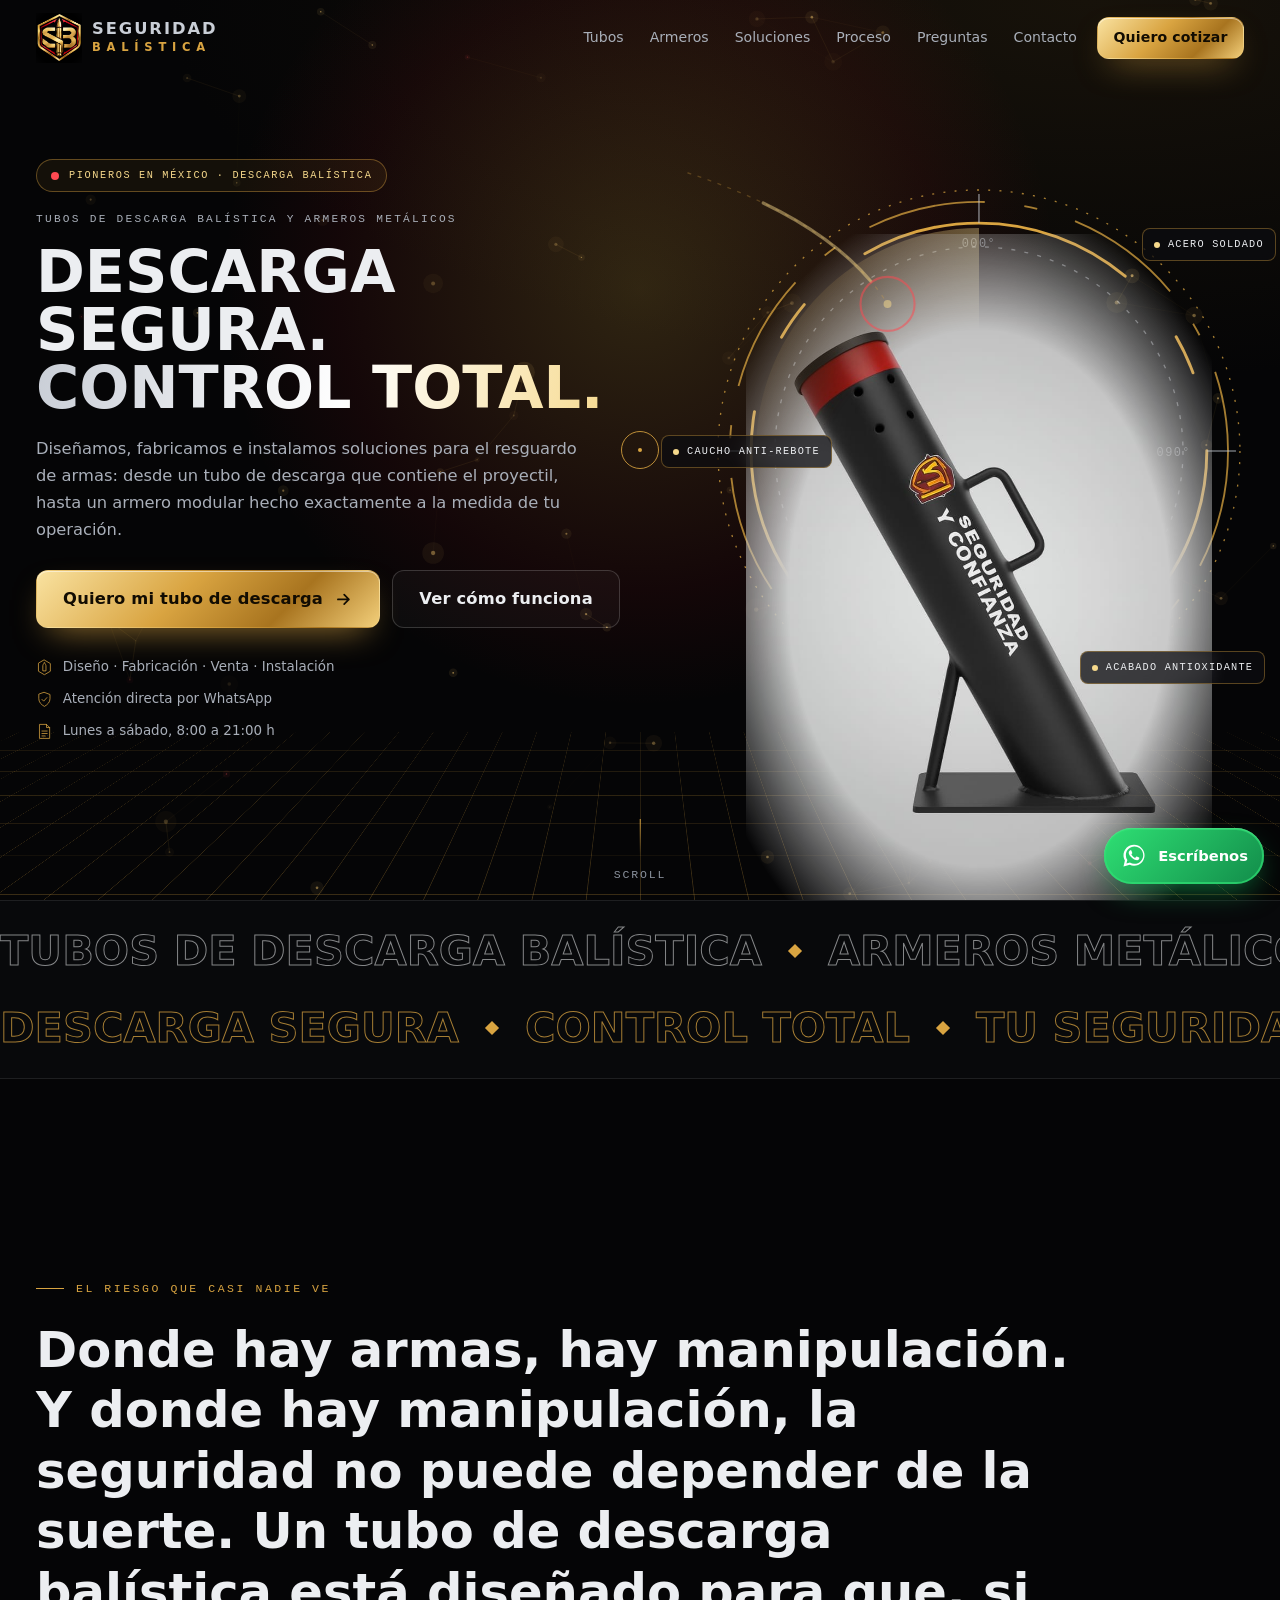
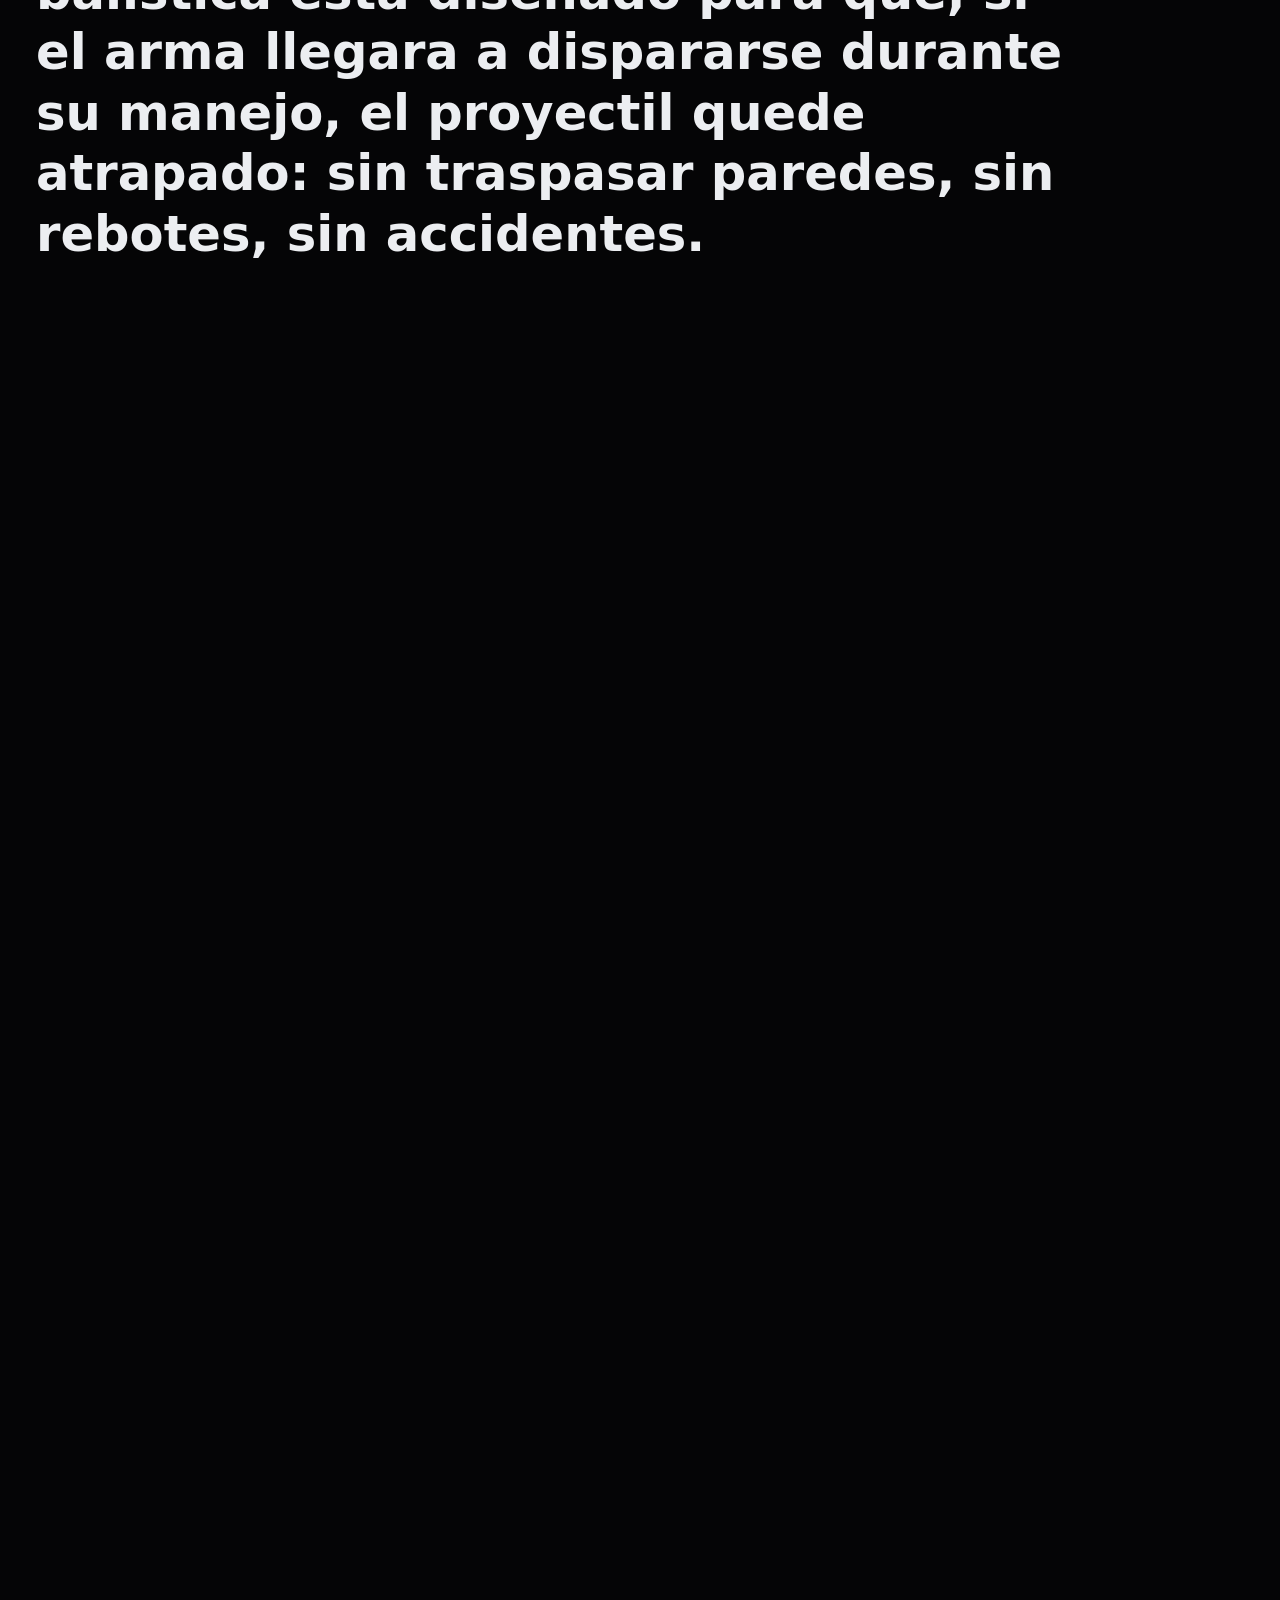
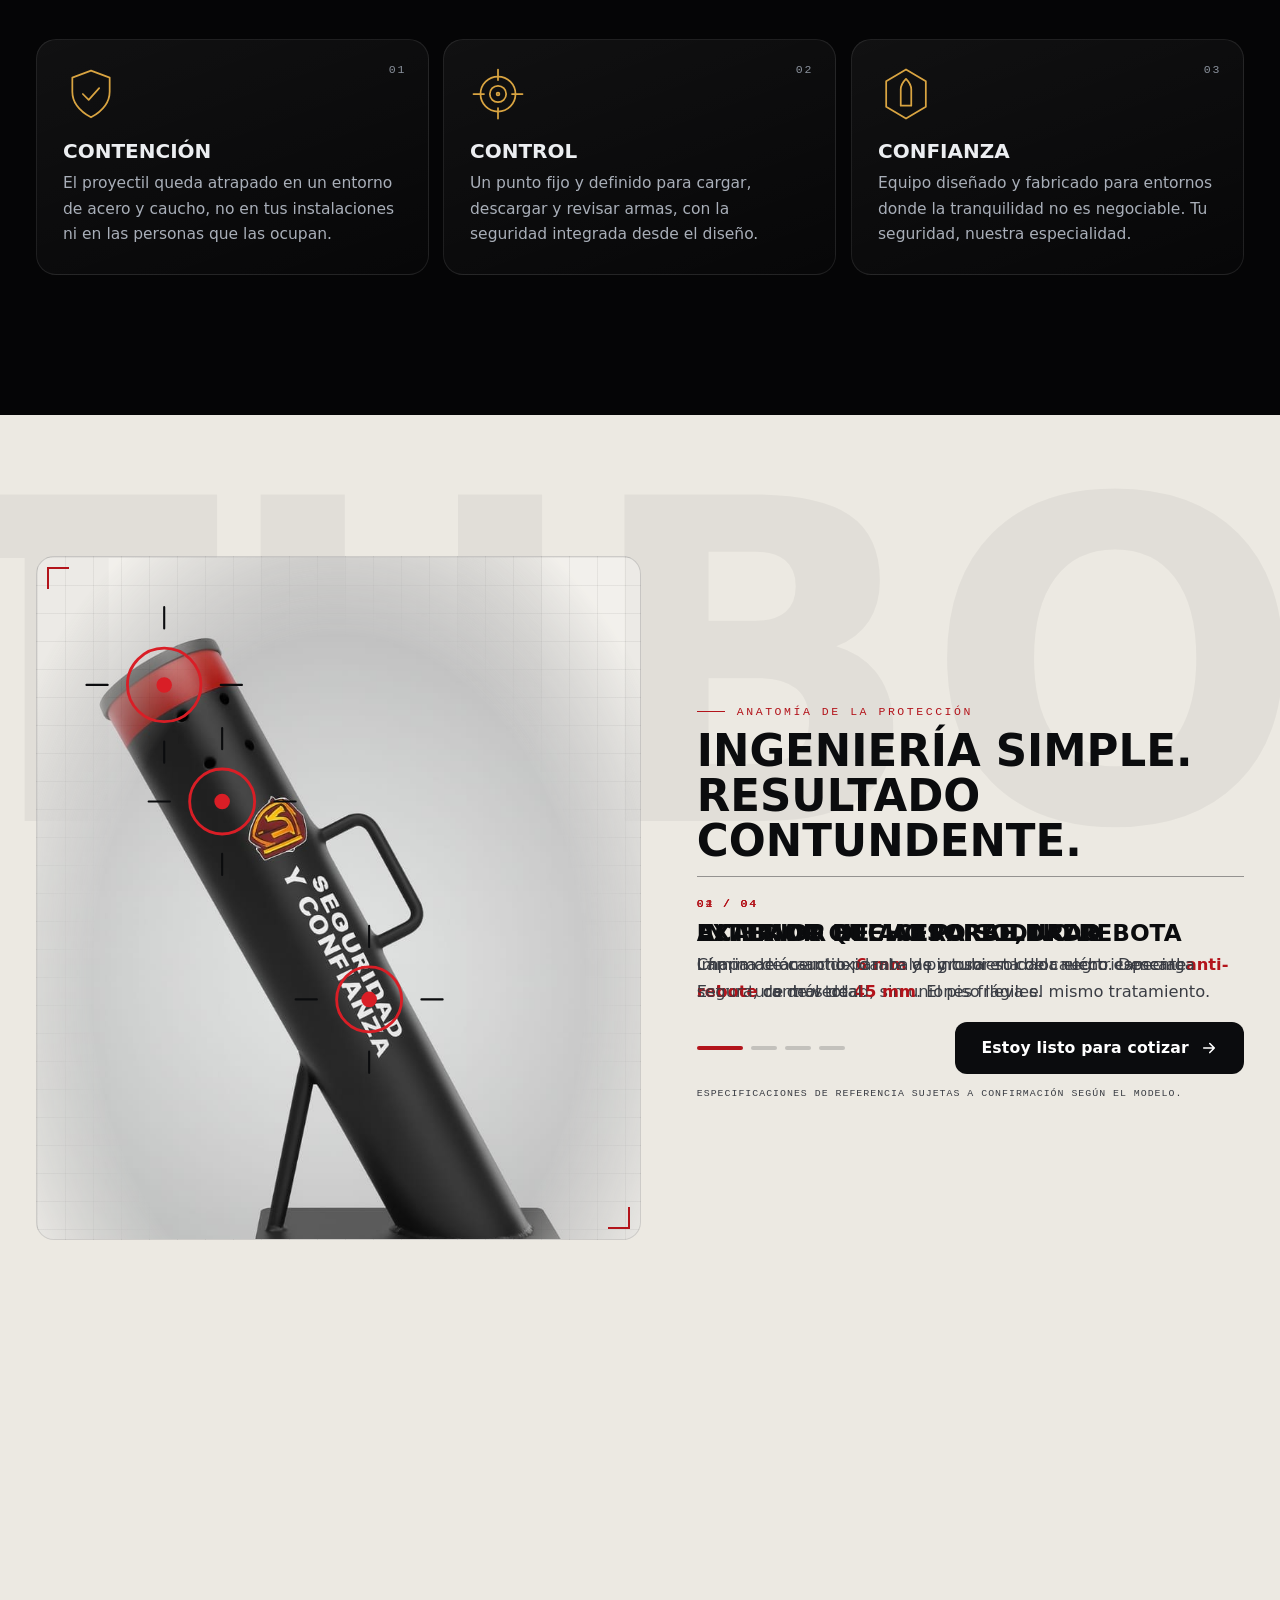
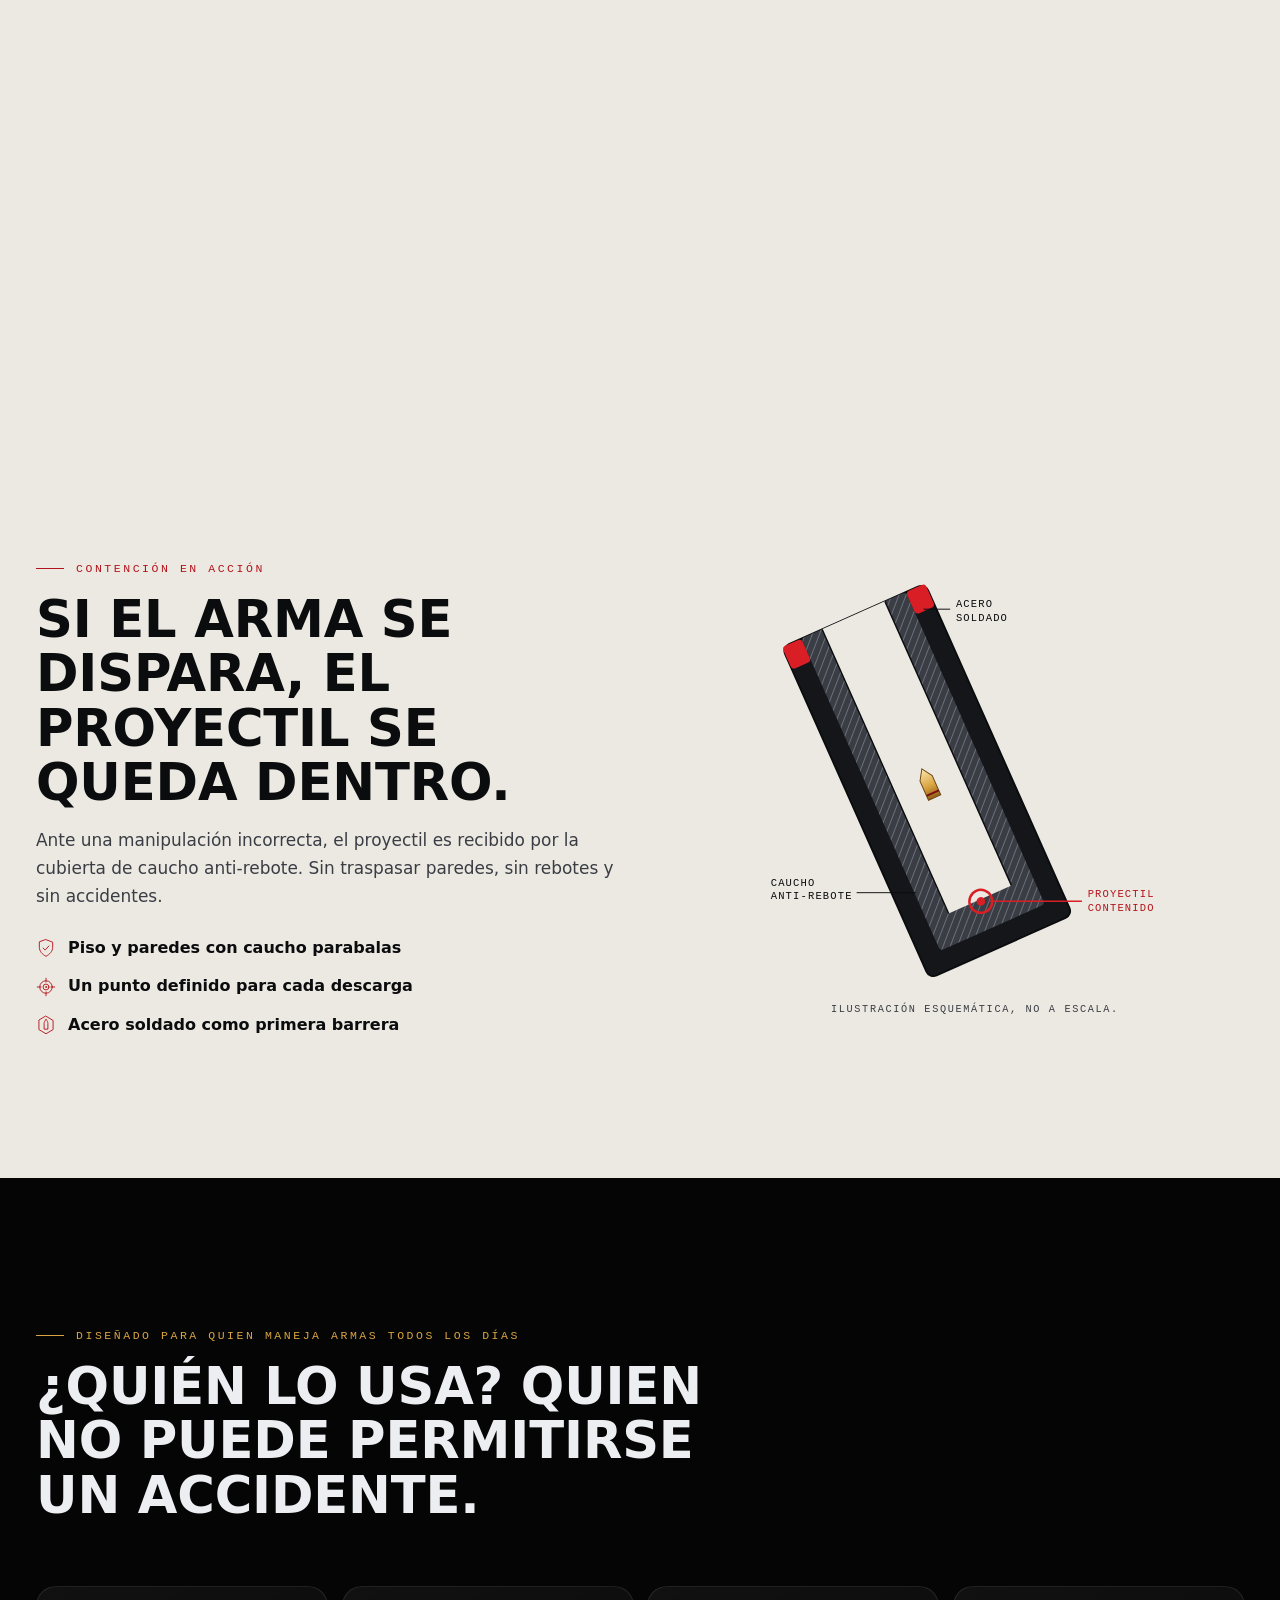
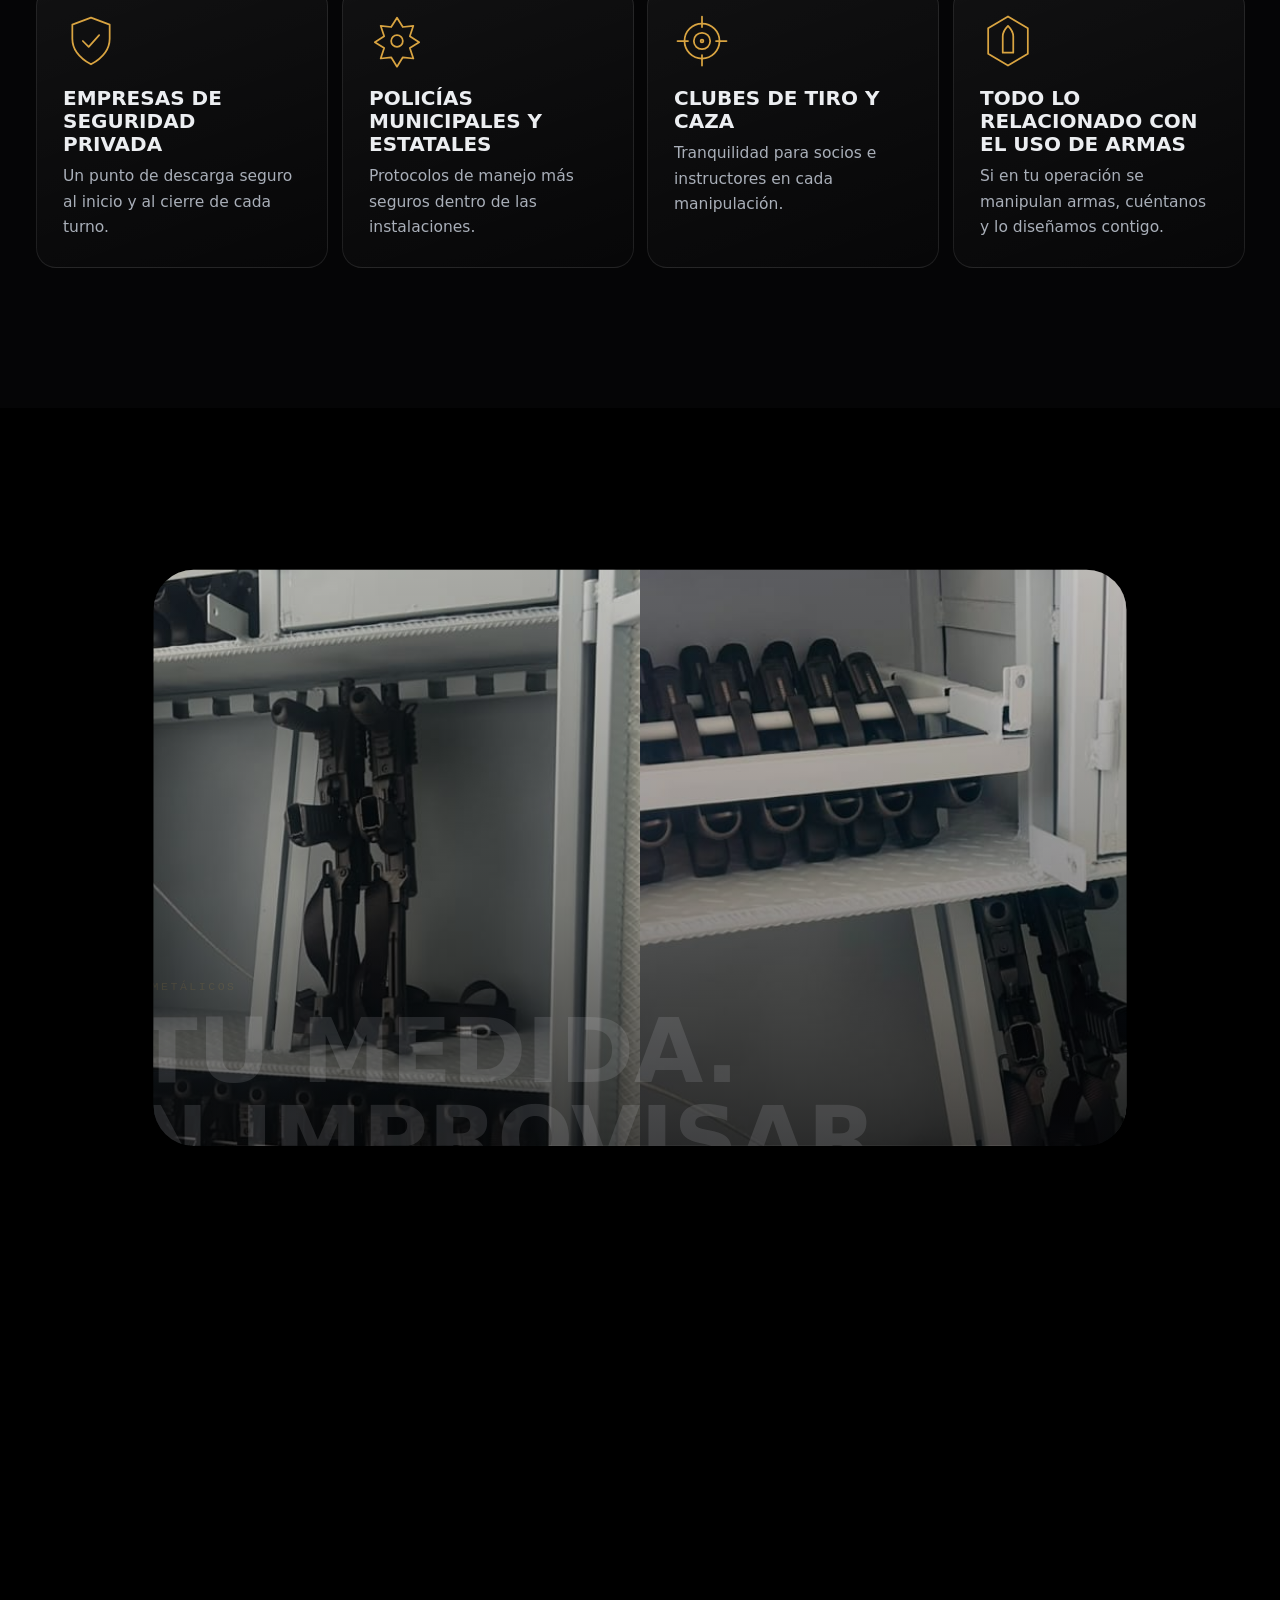
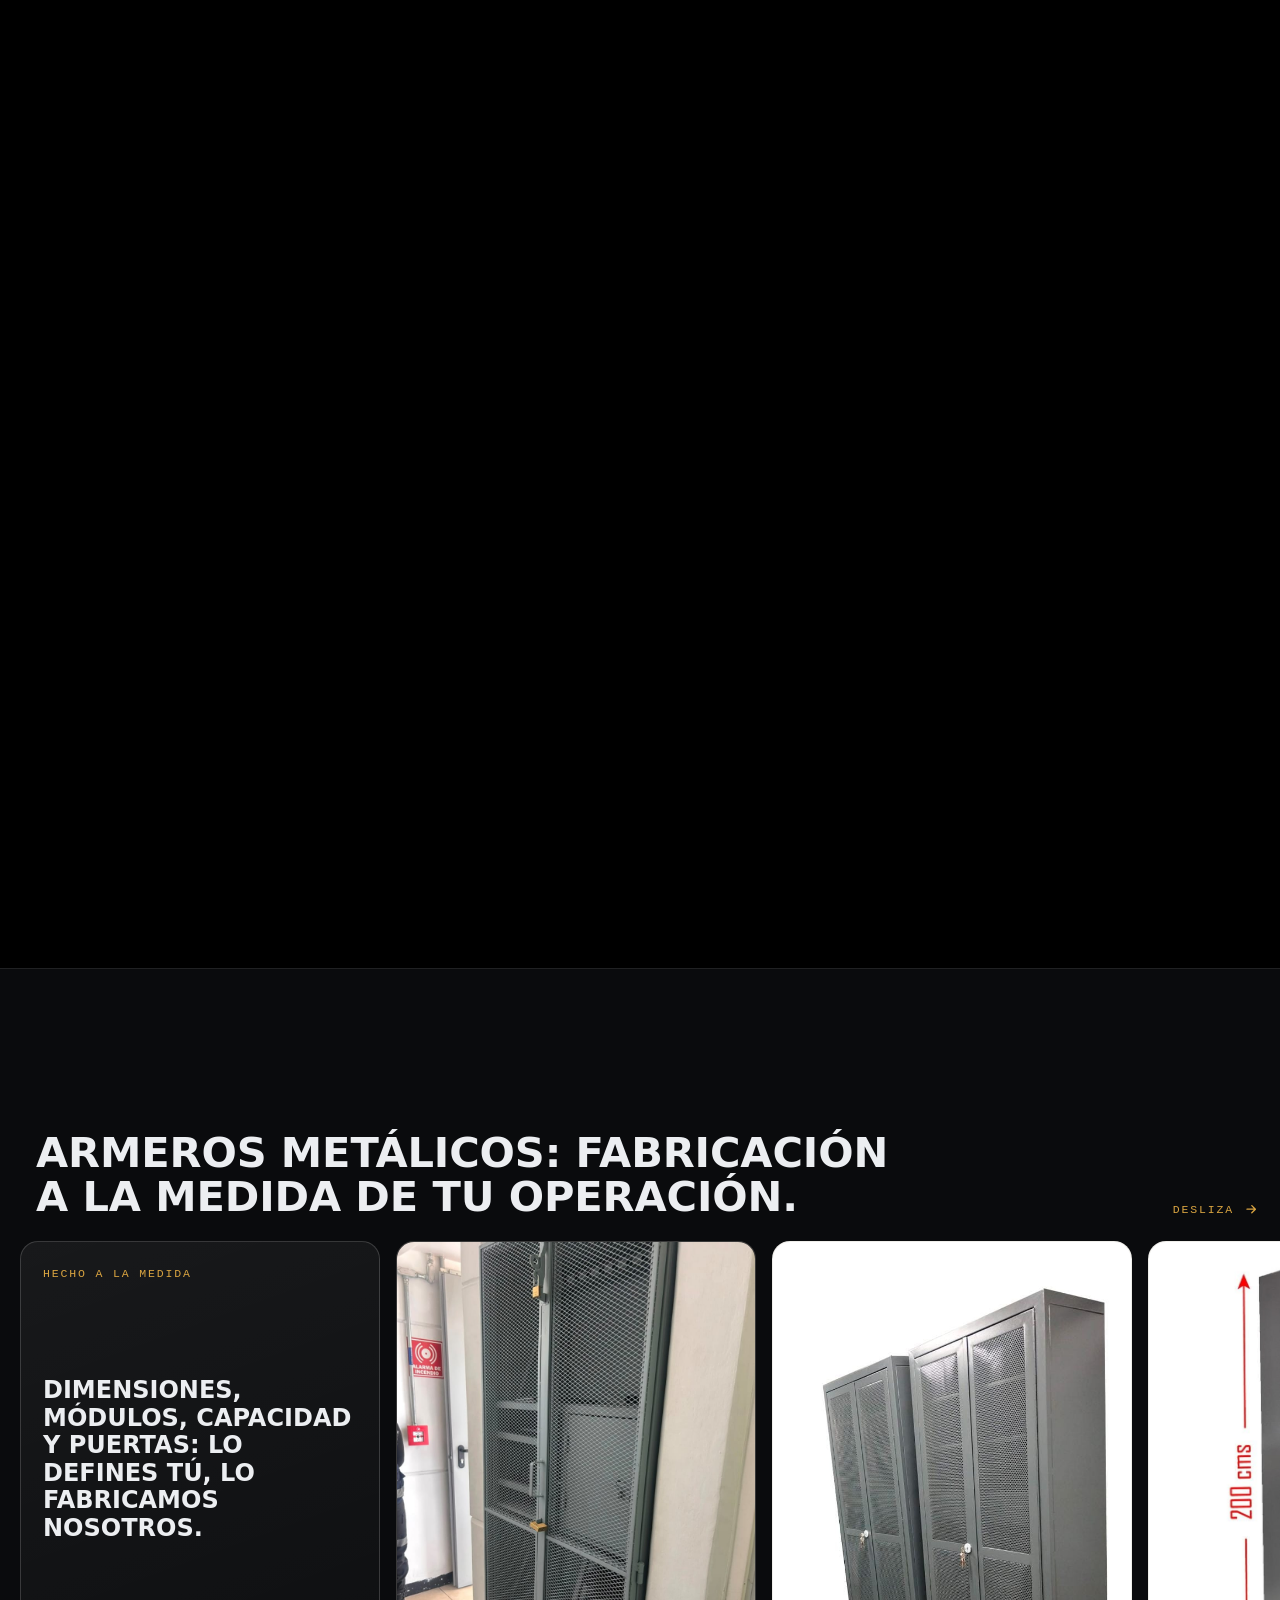
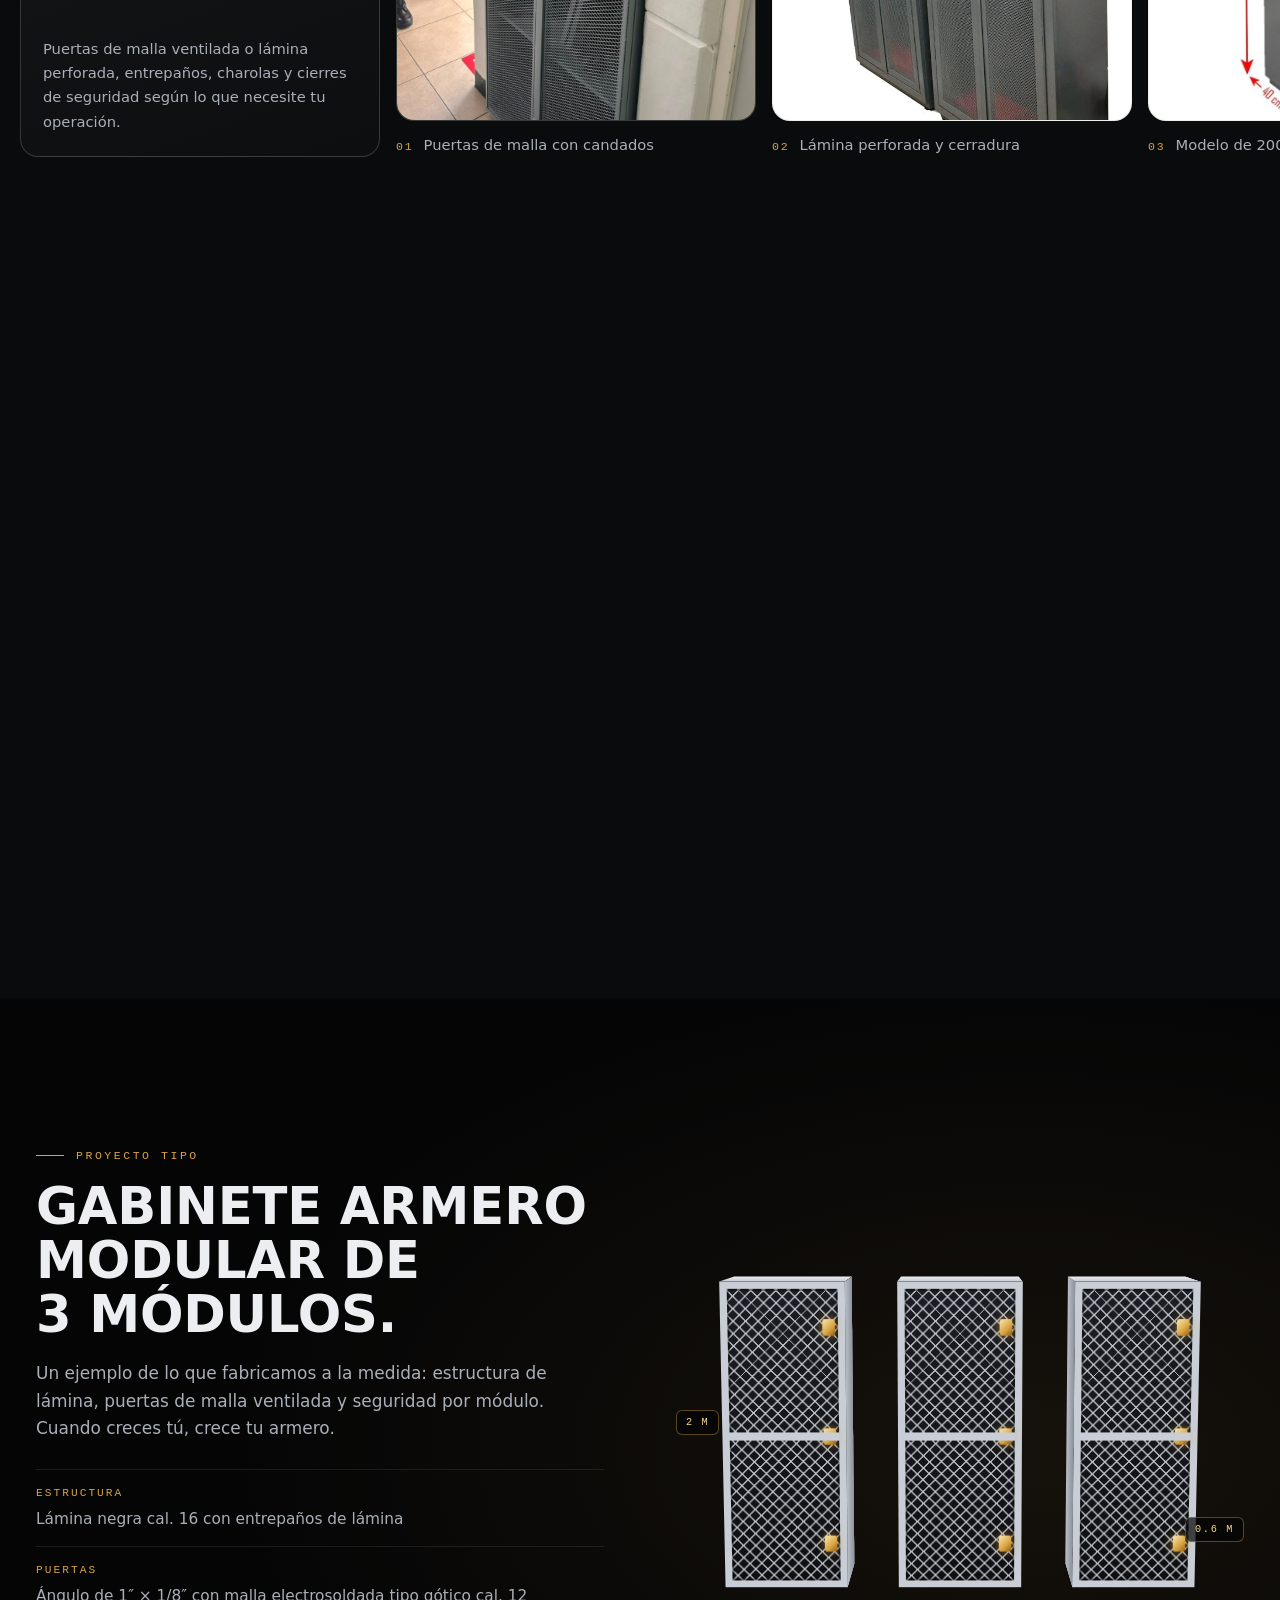
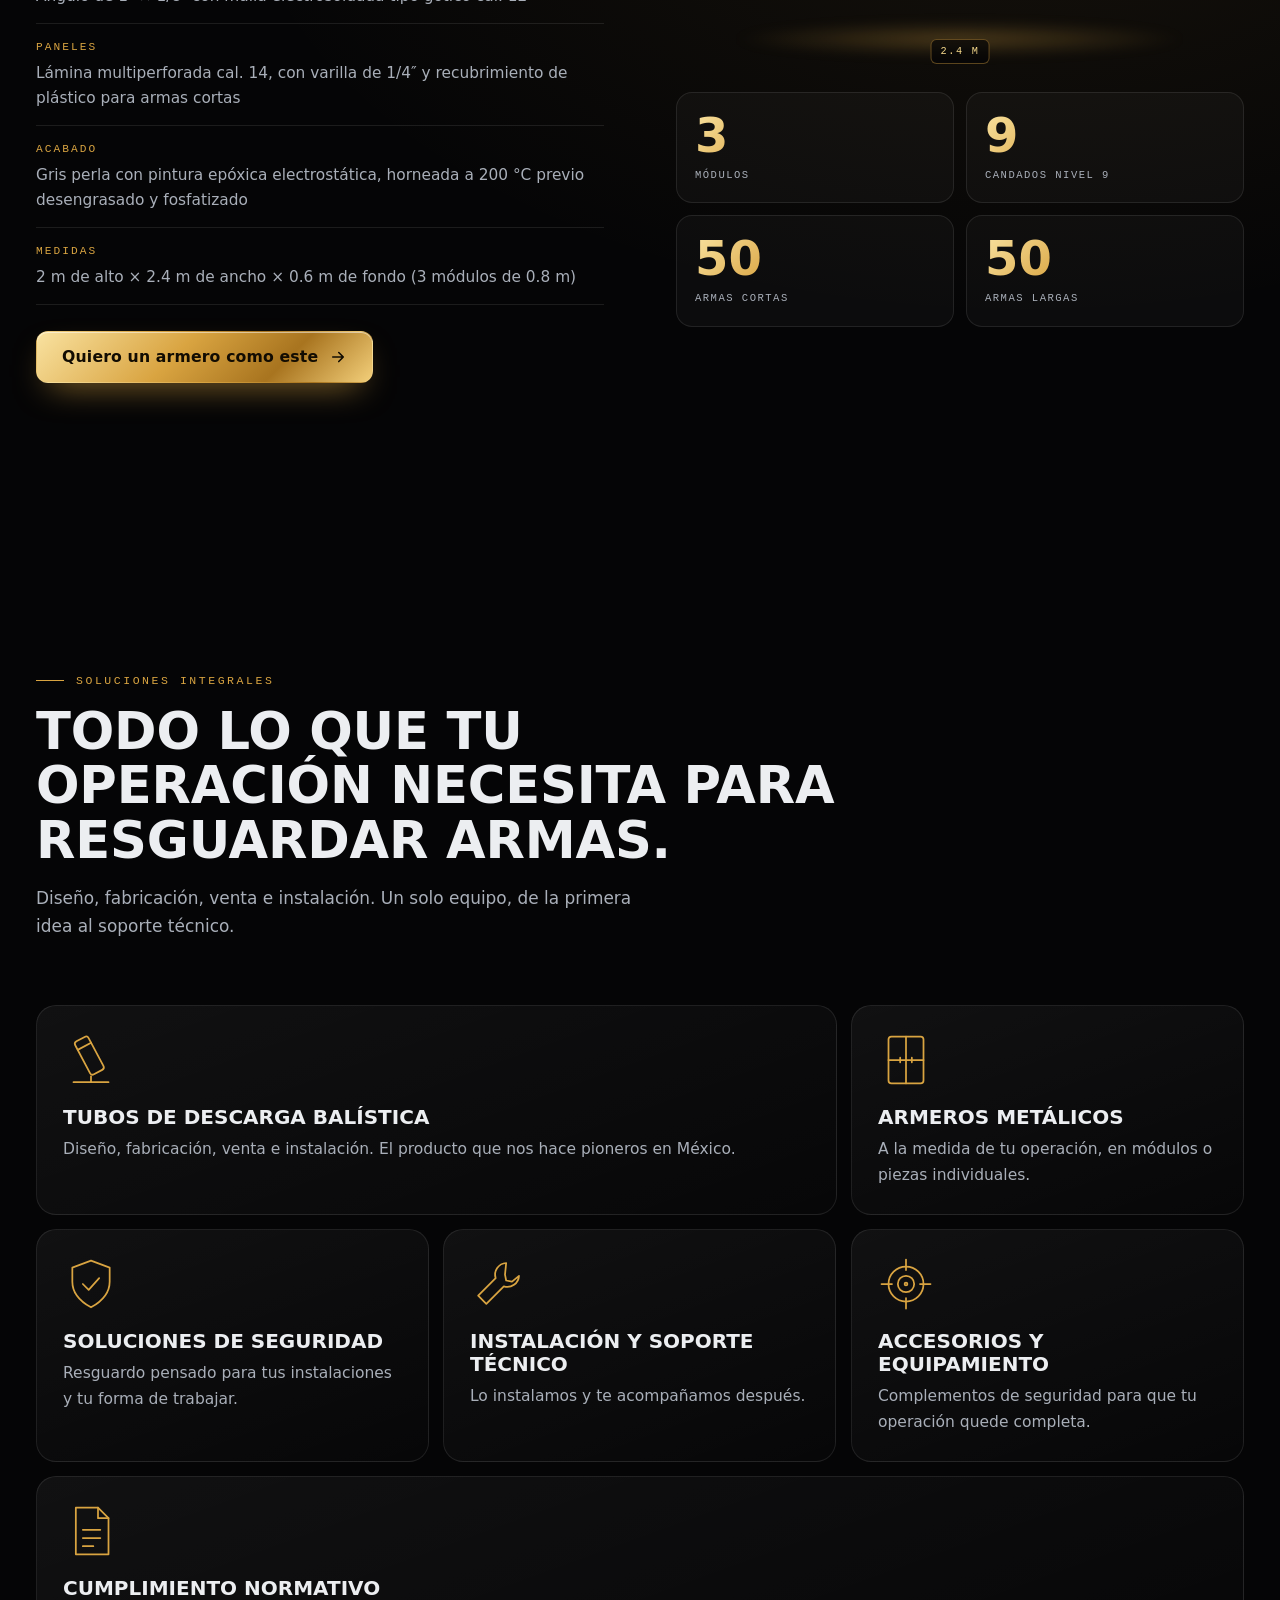
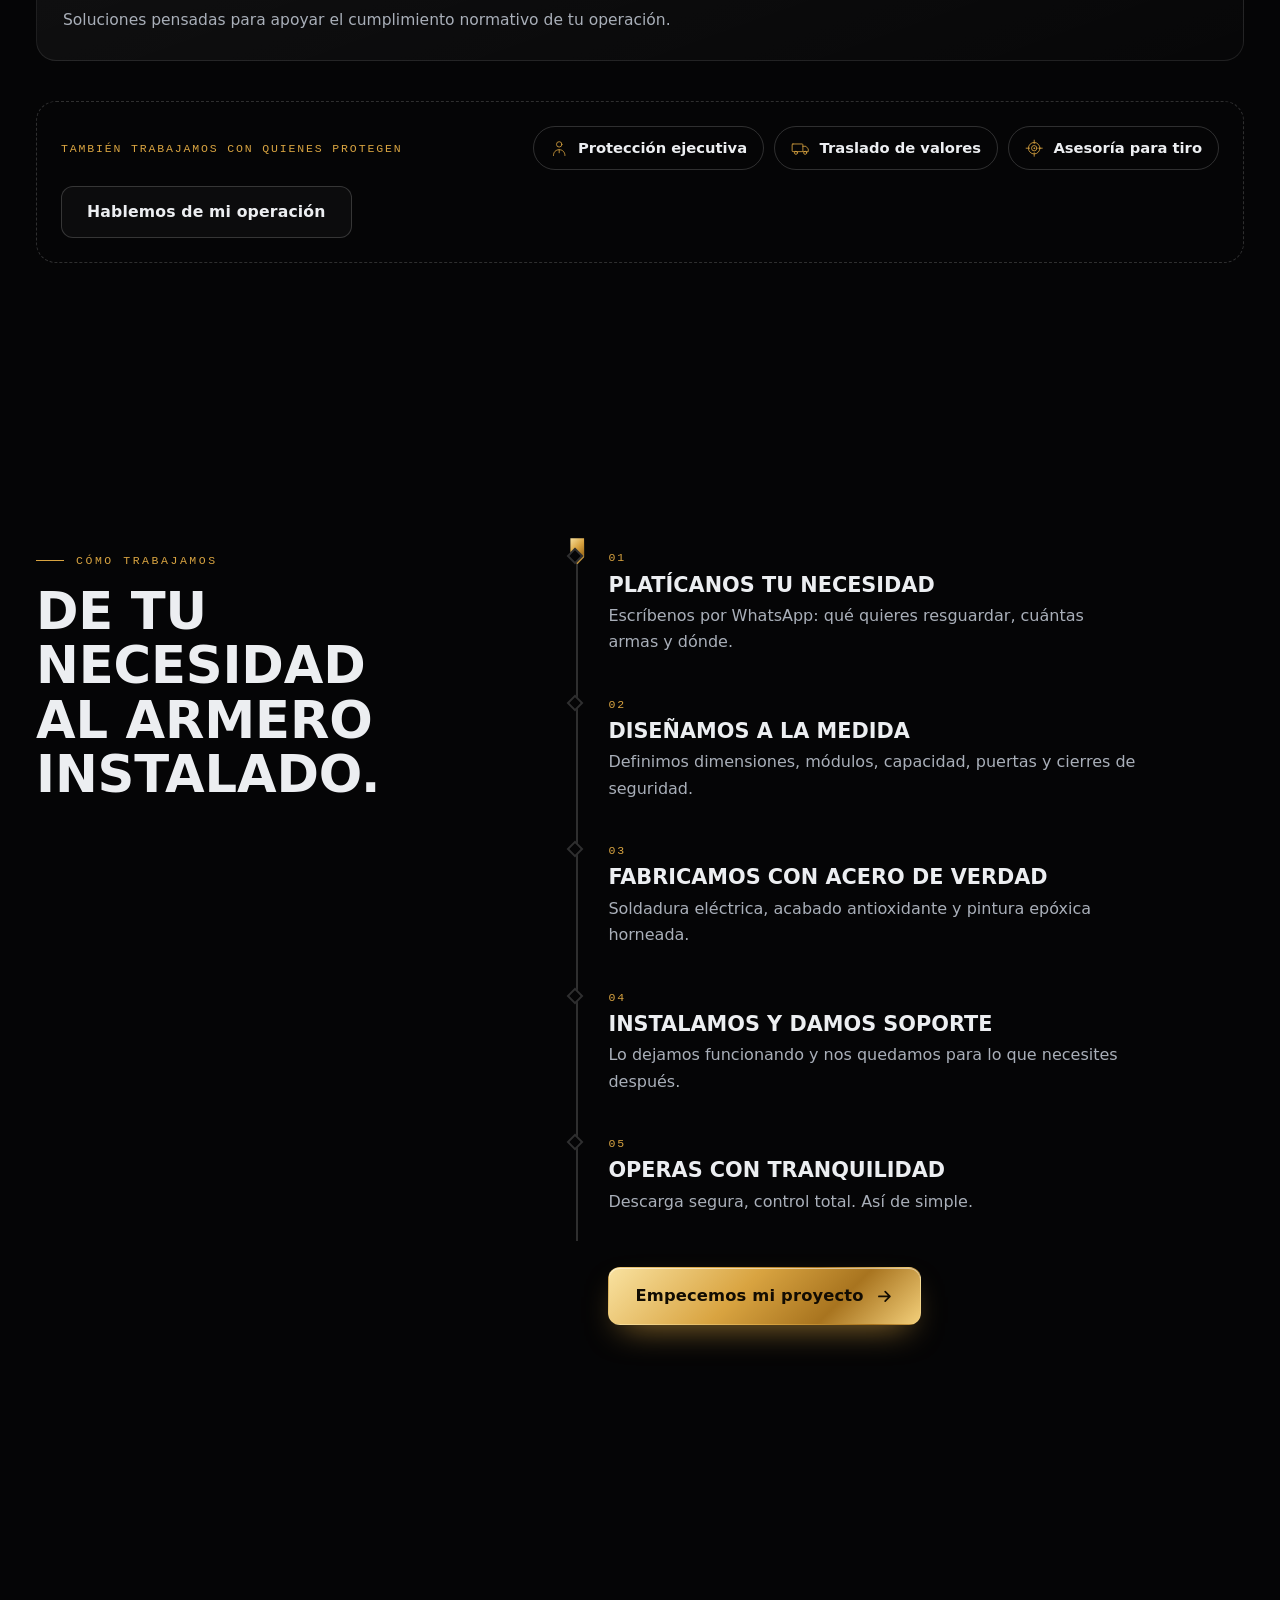
==== index.html @ 1b4fbad4 "Sitio web de seguridad balistica" ====
<!DOCTYPE html>
<html lang="es-MX" class="no-js">
<head>
  <meta charset="utf-8">
  <meta name="viewport" content="width=device-width, initial-scale=1, viewport-fit=cover">
  <title>Tubos de descarga balística y armeros | Seguridad Balística</title>
  <meta name="description" content="Tubos de descarga balística y armeros metálicos a la medida: diseño, fabricación, venta e instalación. Pioneros en México. Cotiza por WhatsApp.">
  <meta name="theme-color" content="#050506">
  <meta name="robots" content="index, follow, max-image-preview:large">

  <!-- Open Graph / redes -->
  <meta property="og:type" content="website">
  <meta property="og:locale" content="es_MX">
  <meta property="og:site_name" content="Seguridad Balística">
  <meta property="og:title" content="Seguridad Balística | Descarga segura, control total">
  <meta property="og:description" content="Tubos de descarga balística y armeros metálicos a la medida. Diseño, fabricación, venta e instalación. Pioneros en México.">
  <meta property="og:image" content="assets/img/logo-vertical.jpg">
  <meta property="og:image:alt" content="Logotipo de Seguridad Balística: escudo hexagonal con las letras SB y una bala dorada">
  <meta name="twitter:card" content="summary_large_image">
  <meta name="twitter:title" content="Seguridad Balística | Descarga segura, control total">
  <meta name="twitter:description" content="Tubos de descarga balística y armeros metálicos a la medida. Diseño, fabricación, venta e instalación. Pioneros en México.">
  <meta name="twitter:image:alt" content="Logotipo de Seguridad Balística: escudo hexagonal con las letras SB y una bala dorada">

  <link rel="icon" href="assets/favicon.svg" type="image/svg+xml">
  <link rel="apple-touch-icon" href="assets/img/logo-vertical.jpg">

  <!-- Marca el documento como "con JavaScript": los estados ocultos de las animaciones solo existen si hay JS -->
  <script>document.documentElement.className = 'js';</script>
  <link rel="stylesheet" href="styles.css">

  <script type="application/ld+json">
  {
    "@context": "https://schema.org",
    "@type": "LocalBusiness",
    "name": "Seguridad Balística",
    "description": "Diseño, fabricación, venta e instalación de tubos de descarga balística, armeros metálicos y soluciones de seguridad para el resguardo de armas.",
    "telephone": "+525560110930",
    "image": "assets/img/logo-vertical.jpg",
    "logo": "assets/img/logo-vertical.jpg",
    "openingHoursSpecification": [
      {
        "@type": "OpeningHoursSpecification",
        "dayOfWeek": ["Monday", "Tuesday", "Wednesday", "Thursday", "Friday", "Saturday"],
        "opens": "08:00",
        "closes": "21:00"
      }
    ],
    "slogan": "Tu seguridad, nuestra especialidad"
  }
  </script>
  <script type="application/ld+json">
  {
    "@context": "https://schema.org",
    "@type": "FAQPage",
    "mainEntity": [
      {
        "@type": "Question",
        "name": "¿Qué es un tubo de descarga balística?",
        "acceptedAnswer": { "@type": "Answer", "text": "Es un dispositivo de acero con interior de caucho anti-rebote donde se descarga o manipula el arma. Si el arma llegara a dispararse, el proyectil queda atrapado y se evita que traspase paredes, rebote o cause un accidente." }
      },
      {
        "@type": "Question",
        "name": "¿Fabrican armeros a la medida?",
        "acceptedAnswer": { "@type": "Answer", "text": "Sí. Nuestros armeros se fabrican a la medida de las necesidades del cliente: dimensiones, módulos, capacidad y tipo de puertas." }
      },
      {
        "@type": "Question",
        "name": "¿Cómo pido una cotización?",
        "acceptedAnswer": { "@type": "Answer", "text": "Escríbenos por WhatsApp o usa el formulario de contacto. Atendemos de lunes a sábado, de 8:00 a 21:00 h." }
      }
    ]
  }
  </script>
</head>

<body>
  <a class="skip" href="#contenido">Saltar al contenido</a>

  <!-- Sprite de iconos (línea, hereda el color con currentColor) -->
  <svg width="0" height="0" style="position:absolute" aria-hidden="true" focusable="false">
    <defs>
      <symbol id="i-tube" viewBox="0 0 48 48"><g transform="rotate(-28 24 24)"><rect x="18" y="4" width="13" height="32" rx="2.5"/><path d="M18 11h13"/></g><path d="M9 43h30M24 38v5"/></symbol>
      <symbol id="i-cabinet" viewBox="0 0 48 48"><rect x="9" y="4" width="30" height="40" rx="2.5"/><path d="M24 4v40M19 22v4M29 22v4M9 24h30"/></symbol>
      <symbol id="i-shield" viewBox="0 0 48 48"><path d="M24 4 40 10v12c0 10-7 17-16 22C15 39 8 32 8 22V10z"/><path d="m17 24 5 5 9-10"/></symbol>
      <symbol id="i-wrench" viewBox="0 0 48 48"><path d="M31 6a10 10 0 0 0-9 13L7 34l7 7 15-15a10 10 0 0 0 13-9l-6 5-5-1-1-5z"/></symbol>
      <symbol id="i-target" viewBox="0 0 48 48"><circle cx="24" cy="24" r="15"/><circle cx="24" cy="24" r="7"/><circle cx="24" cy="24" r="1.2"/><path d="M24 3v9M24 36v9M3 24h9M36 24h9"/></symbol>
      <symbol id="i-doc" viewBox="0 0 48 48"><path d="M11 4h19l9 9v31H11z"/><path d="M30 4v9h9M17 23h15M17 30h15M17 37h9"/></symbol>
      <symbol id="i-person" viewBox="0 0 48 48"><circle cx="24" cy="14" r="7"/><path d="M9 43c0-9 6-15 15-15s15 6 15 15"/><path d="M24 28v8"/></symbol>
      <symbol id="i-van" viewBox="0 0 48 48"><rect x="3" y="13" width="28" height="20" rx="2"/><path d="M31 19h8l6 7v7H31"/><circle cx="13" cy="36" r="4"/><circle cx="37" cy="36" r="4"/></symbol>
      <symbol id="i-badge" viewBox="0 0 48 48"><path d="m24 4 5 8 9-1-3 9 8 5-8 5 3 9-9-1-5 8-5-8-9 1 3-9-8-5 8-5-3-9 9 1z"/><circle cx="24" cy="24" r="5"/></symbol>
      <symbol id="i-hex" viewBox="0 0 48 48"><path d="m24 3 17 10v22L24 45 7 35V13z"/><path d="M24 11c3 3 4.5 6 4.5 9v14h-9V20c0-3 1.5-6 4.5-9z"/></symbol>
      <symbol id="i-arrow" viewBox="0 0 24 24"><path d="M5 12h14M13 6l6 6-6 6"/></symbol>
      <symbol id="i-wa" viewBox="0 0 32 32"><path fill="currentColor" stroke="none" d="M16.04 3C9.4 3 4 8.38 4 15.02c0 2.12.56 4.19 1.6 6.01L4 28l7.1-1.86a12.02 12.02 0 0 0 4.94 1.06c6.64 0 12.04-5.38 12.04-12.02S22.68 3 16.04 3zm0 21.9c-1.5 0-2.96-.4-4.24-1.15l-.3-.18-4.2 1.1 1.12-4.1-.2-.32a9.86 9.86 0 0 1-1.52-5.23c0-5.45 4.45-9.88 9.92-9.88 5.46 0 9.9 4.43 9.9 9.88s-4.44 9.88-9.9 9.88zm5.43-7.4c-.3-.15-1.76-.87-2.03-.97-.27-.1-.47-.15-.67.15-.2.3-.77.97-.94 1.17-.17.2-.35.22-.65.07-.3-.15-1.26-.46-2.4-1.47-.89-.79-1.49-1.76-1.66-2.06-.17-.3-.02-.46.13-.6.13-.13.3-.35.45-.52.15-.17.2-.3.3-.5.1-.2.05-.37-.02-.52-.08-.15-.67-1.61-.92-2.2-.24-.58-.48-.5-.67-.5h-.57c-.2 0-.52.07-.8.37-.27.3-1.04 1.02-1.04 2.48s1.07 2.88 1.22 3.08c.15.2 2.1 3.2 5.08 4.49.71.3 1.26.49 1.7.63.71.22 1.36.19 1.88.12.57-.09 1.76-.72 2-1.41.25-.7.25-1.29.17-1.41-.07-.13-.27-.2-.57-.35z"/></symbol>
    </defs>
  </svg>

  <!-- ============ CARGADOR ============ -->
  <div class="loader" id="loader" role="status" aria-live="polite">
    <div class="loader__grid" aria-hidden="true"></div>
    <div class="loader__core">
      <div class="loader__mark" aria-hidden="true">
        <svg class="loader__hex" viewBox="0 0 200 220">
          <path class="loader__hex-a" d="M100 6 186 56v108l-86 50L14 164V56z"/>
          <path class="loader__hex-b" d="M100 24 170 65v90l-70 41-70-41V65z"/>
        </svg>
        <span class="emb emb--plata loader__emb"><img src="assets/img/logo-vertical.jpg" alt="" width="1254" height="1254"></span>
        <span class="loader__scan"></span>
      </div>
      <p class="loader__brand"><span>Seguridad</span> Balística</p>
      <div class="loader__bar" aria-hidden="true"><i id="loaderBar"></i></div>
      <p class="loader__txt"><span id="loaderPct">0</span>% · Calibrando experiencia</p>
      <span class="sr-only">Cargando Seguridad Balística</span>
    </div>
  </div>

  <div class="progress" id="progress" aria-hidden="true"><i></i></div>

  <!-- ============ ENCABEZADO ============ -->
  <header class="hdr" id="top">
    <div class="wrap hdr__in">
      <a class="brand" href="#inicio" aria-label="Seguridad Balística, ir al inicio">
        <span class="emb emb--oro brand__emb" aria-hidden="true"><img src="assets/img/logo-horizontal.jpg" alt="" width="1280" height="480"></span>
        <span class="brand__txt"><strong>Seguridad</strong><em>Balística</em></span>
      </a>
      <nav class="nav" aria-label="Principal">
        <ul>
          <li><a href="#tubos">Tubos</a></li>
          <li><a href="#armeros">Armeros</a></li>
          <li><a href="#servicios">Soluciones</a></li>
          <li><a href="#proceso">Proceso</a></li>
          <li><a href="#faq">Preguntas</a></li>
          <li><a href="#contacto">Contacto</a></li>
        </ul>
      </nav>
      <a class="btn btn--gold btn--sm hdr__cta" href="#contacto" data-wa data-wa-msg="Hola, quiero cotizar con Seguridad Balística." data-magnetic>
        <span>Quiero cotizar</span>
      </a>
      <button class="burger" id="burger" type="button" aria-expanded="false" aria-controls="menu" aria-label="Abrir menú">
        <span></span><span></span>
      </button>
    </div>
  </header>

  <div class="menu" id="menu">
    <nav aria-label="Menú móvil">
      <ul>
        <li><a href="#tubos"><small>01</small>Tubos de descarga</a></li>
        <li><a href="#armeros"><small>02</small>Armeros a la medida</a></li>
        <li><a href="#servicios"><small>03</small>Soluciones</a></li>
        <li><a href="#proceso"><small>04</small>Proceso</a></li>
        <li><a href="#faq"><small>05</small>Preguntas</a></li>
        <li><a href="#contacto"><small>06</small>Contacto</a></li>
      </ul>
    </nav>
    <div class="menu__foot">
      <a class="btn btn--gold btn--block" href="#contacto" data-wa data-wa-msg="Hola, quiero cotizar con Seguridad Balística.">Escríbenos por WhatsApp</a>
      <p class="mono">Lunes a sábado · 8:00 a 21:00 h</p>
    </div>
  </div>

  <main id="contenido">

    <!-- ============ HERO ============ -->
    <section class="hero" id="inicio" aria-labelledby="h1">
      <canvas class="hero__fx" id="fx" aria-hidden="true"></canvas>
      <div class="hero__glow" aria-hidden="true"></div>
      <div class="hero__floor" aria-hidden="true"><i></i></div>

      <div class="wrap hero__grid">
        <div class="hero__copy">
          <p class="badge" data-in style="--i:0"><span class="dot" aria-hidden="true"></span>Pioneros en México · Descarga balística</p>
          <h1 id="h1" data-in style="--i:1">
            <span class="h1__top">Tubos de descarga balística y armeros metálicos</span>
            <span class="h1__big">
              <span class="line">Descarga segura.</span>
              <span class="line shimmer">Control total.</span>
            </span>
          </h1>
          <p class="hero__sub" data-in style="--i:2">Diseñamos, fabricamos e instalamos soluciones para el resguardo de armas: desde un tubo de descarga que contiene el proyectil, hasta un armero modular hecho exactamente a la medida de tu operación.</p>
          <div class="hero__cta" data-in style="--i:3">
            <a class="btn btn--gold btn--lg" href="#contacto" data-wa data-wa-msg="Hola, quiero mi tubo de descarga balística. ¿Me pueden cotizar?" data-magnetic>
              <span>Quiero mi tubo de descarga</span>
              <svg class="ico" aria-hidden="true"><use href="#i-arrow"/></svg>
            </a>
            <a class="btn btn--ghost btn--lg" href="#tubos" data-magnetic><span>Ver cómo funciona</span></a>
          </div>
          <ul class="hero__trust" data-in style="--i:4">
            <li><svg class="ico" aria-hidden="true"><use href="#i-hex"/></svg>Diseño · Fabricación · Venta · Instalación</li>
            <li><svg class="ico" aria-hidden="true"><use href="#i-shield"/></svg>Atención directa por WhatsApp</li>
            <li><svg class="ico" aria-hidden="true"><use href="#i-doc"/></svg>Lunes a sábado, 8:00 a 21:00 h</li>
          </ul>
        </div>

        <!-- Escenario HUD: lente + anillos + trayectoria -->
        <div class="stage" id="stage" data-in style="--i:2">
          <div class="stage__layer stage__rings" aria-hidden="true">
            <svg class="ring ring--a" viewBox="0 0 400 400"><circle cx="200" cy="200" r="197" fill="none" stroke="currentColor" stroke-width="1" stroke-dasharray="1.5 7"/><circle cx="200" cy="200" r="188" fill="none" stroke="currentColor" stroke-width="1.4" stroke-dasharray="90 30 10 30"/></svg>
            <svg class="ring ring--b" viewBox="0 0 400 400"><circle cx="200" cy="200" r="172" fill="none" stroke="currentColor" stroke-width="2.2" stroke-dasharray="210 60 30 60" stroke-linecap="round"/></svg>
            <svg class="ring ring--c" viewBox="0 0 400 400"><circle cx="200" cy="200" r="154" fill="none" stroke="currentColor" stroke-width="1" stroke-dasharray="3 7"/></svg>
          </div>
          <svg class="stage__hud" viewBox="0 0 400 400" aria-hidden="true">
            <path d="M200 6v22M200 372v22M6 200h22M372 200h22" stroke="currentColor" stroke-width="1.2"/>
            <text x="200" y="46" text-anchor="middle">000°</text>
            <text x="360" y="204" text-anchor="end">090°</text>
            <text x="200" y="364" text-anchor="middle">180°</text>
            <text x="40" y="204">270°</text>
          </svg>
          <div class="stage__sweep" aria-hidden="true"></div>
          <div class="stage__layer stage__lens" data-depth="12">
            <div class="stage__float">
              <img class="stage__tube" src="assets/img/tubo-descarga.jpg" alt="Tubo de descarga balística de acero negro con banda roja, asa y base inclinada, con la leyenda Seguridad y Confianza" width="853" height="1280" fetchpriority="high" decoding="async">
            </div>
          </div>
          <svg class="stage__traj" viewBox="0 0 400 400" aria-hidden="true">
            <defs>
              <linearGradient id="gGold" x1="0" y1="0" x2="1" y2="1"><stop offset="0" stop-color="#fbe7ad"/><stop offset=".5" stop-color="#d9a441"/><stop offset="1" stop-color="#8f5f17"/></linearGradient>
            </defs>
            <path id="trajPath" d="M-20 -10 C 40 10, 100 40, 131 89" fill="none" stroke="rgba(217,164,65,.28)" stroke-width="1" stroke-dasharray="3 5"/>
            <path id="trajTrail" d="M-20 -10 C 40 10, 100 40, 131 89" fill="none" stroke="#f6d98c" stroke-width="2.4" stroke-linecap="round"/>
            <g id="bullet" opacity="0"><path d="M10 0 4 -3.4H-7v6.8H4z" fill="url(#gGold)"/><path d="M-7 -3.4v6.8" stroke="#7a0d12" stroke-width="1.6"/></g>
            <g id="impact" opacity="0"><circle cx="131" cy="89" r="6" fill="none" stroke="#ff4a52" stroke-width="1.6"/><circle cx="131" cy="89" r="3" fill="#f6d98c"/></g>
          </svg>
          <div class="chip chip--a stage__layer" data-depth="24"><i class="chip__dot"></i><span>Acero soldado</span></div>
          <div class="chip chip--b stage__layer" data-depth="30"><i class="chip__dot"></i><span>Caucho anti-rebote</span></div>
          <div class="chip chip--c stage__layer" data-depth="20"><i class="chip__dot"></i><span>Acabado antioxidante</span></div>
        </div>
      </div>

      <a class="scrollcue" href="#proposito" aria-label="Bajar a la siguiente sección"><span class="scrollcue__line"></span><span class="mono">Scroll</span></a>
    </section>

    <!-- ============ MARQUEE ============ -->
    <div class="mq" aria-hidden="true">
      <div class="mq__row">
        <div class="mq__track">
          <span>Tubos de descarga balística</span><i></i><span>Armeros metálicos</span><i></i><span>Soluciones de seguridad</span><i></i><span>Instalación y soporte técnico</span><i></i><span>Accesorios y equipamiento</span><i></i><span>Cumplimiento normativo</span><i></i>
          <span>Tubos de descarga balística</span><i></i><span>Armeros metálicos</span><i></i><span>Soluciones de seguridad</span><i></i><span>Instalación y soporte técnico</span><i></i><span>Accesorios y equipamiento</span><i></i><span>Cumplimiento normativo</span><i></i>
        </div>
      </div>
      <div class="mq__row mq__row--rev">
        <div class="mq__track">
          <span>Descarga segura</span><i></i><span>Control total</span><i></i><span>Tu seguridad en nuestras manos</span><i></i><span>Seguridad y confianza</span><i></i><span>Tu seguridad, nuestra especialidad</span><i></i>
          <span>Descarga segura</span><i></i><span>Control total</span><i></i><span>Tu seguridad en nuestras manos</span><i></i><span>Seguridad y confianza</span><i></i><span>Tu seguridad, nuestra especialidad</span><i></i>
        </div>
      </div>
    </div>

    <!-- ============ PROPÓSITO (texto que se ilumina con el scroll) ============ -->
    <section class="sec sec--dark scrub" id="proposito" aria-labelledby="h-prop" data-scrub>
      <div class="scrub__pin">
        <div class="wrap">
          <p class="eyebrow reveal">El riesgo que casi nadie ve</p>
          <h2 class="sr-only" id="h-prop">Por qué un tubo de descarga balística</h2>
          <p class="scrub__text" data-scrub-text>Donde hay armas, hay manipulación. Y donde hay manipulación, la seguridad no puede depender de la suerte. Un tubo de descarga balística está diseñado para que, si el arma llegara a dispararse durante su manejo, el proyectil quede atrapado: sin traspasar paredes, sin rebotes, sin accidentes.</p>
        </div>
      </div>
    </section>

    <section class="sec sec--dark pillars" aria-label="Contención, control y confianza">
      <div class="wrap pillars__grid" data-stagger>
        <article class="pillar reveal" data-tilt>
          <span class="pillar__n mono">01</span>
          <svg class="ico ico--xl" aria-hidden="true"><use href="#i-shield"/></svg>
          <h3>Contención</h3>
          <p>El proyectil queda atrapado en un entorno de acero y caucho, no en tus instalaciones ni en las personas que las ocupan.</p>
        </article>
        <article class="pillar reveal" data-tilt>
          <span class="pillar__n mono">02</span>
          <svg class="ico ico--xl" aria-hidden="true"><use href="#i-target"/></svg>
          <h3>Control</h3>
          <p>Un punto fijo y definido para cargar, descargar y revisar armas, con la seguridad integrada desde el diseño.</p>
        </article>
        <article class="pillar reveal" data-tilt>
          <span class="pillar__n mono">03</span>
          <svg class="ico ico--xl" aria-hidden="true"><use href="#i-hex"/></svg>
          <h3>Confianza</h3>
          <p>Equipo diseñado y fabricado para entornos donde la tranquilidad no es negociable. Tu seguridad, nuestra especialidad.</p>
        </article>
      </div>
    </section>

    <!-- ============ ANATOMÍA DEL TUBO (sección clara, escena fijada con scroll) ============ -->
    <section class="anat" id="tubos" aria-labelledby="h-tubos" data-anat>
      <div class="anat__pin">
        <div class="anat__bgtxt" aria-hidden="true">TUBO</div>
        <div class="anat__visual">
          <div class="anat__stage" data-anat-stage>
            <img class="anat__img" src="assets/img/tubo-descarga.jpg" alt="Tubo de descarga balística visto de lado: cuerpo de acero negro, banda roja, asa y soporte inclinado sobre base" width="853" height="1280" loading="lazy" decoding="async">
            <svg class="anat__svg" viewBox="0 0 853 1280" aria-hidden="true">
              <g class="co is-on" data-i="0" transform="translate(470 690)"><circle class="co__r" r="46"/><circle class="co__d" r="11"/><path d="M-74 0h-30M74 0h30M0-74v-30M0 74v30"/></g>
              <g class="co" data-i="1" transform="translate(180 245)"><circle class="co__r" r="52"/><circle class="co__d" r="11"/><path d="M-80 0h-30M80 0h30M0-80v-30M0 80v30"/></g>
              <g class="co" data-i="2" transform="translate(355 900)"><circle class="co__r" r="46"/><circle class="co__d" r="11"/><path d="M-74 0h-30M74 0h30M0-74v-30M0 74v30"/></g>
              <g class="co" data-i="2" transform="translate(560 1022)"><circle class="co__r" r="46"/><circle class="co__d" r="11"/><path d="M-74 0h-30M74 0h30M0-74v-30M0 74v30"/></g>
              <g class="co" data-i="3" transform="translate(262 410)"><circle class="co__r" r="46"/><circle class="co__d" r="11"/><path d="M-74 0h-30M74 0h30M0-74v-30M0 74v30"/></g>
            </svg>
          </div>
        </div>
        <div class="anat__info">
          <p class="eyebrow eyebrow--ink">Anatomía de la protección</p>
          <h2 id="h-tubos" class="anat__title">Ingeniería simple.<br>Resultado contundente.</h2>
          <div class="steps">
            <article class="step is-on" data-i="0">
              <span class="step__n mono">01 / 04</span>
              <h3>Exterior de acero soldado</h3>
              <p>Chapa de acero de <strong>6 mm</strong> de grosor soldada eléctricamente. Estructura de verdad, sin uniones frágiles.</p>
            </article>
            <article class="step" data-i="1">
              <span class="step__n mono">02 / 04</span>
              <h3>Interior que absorbe, no rebota</h3>
              <p>Lámina de caucho parabalas y cubierta de caucho especial <strong>anti-rebote</strong> de más de <strong>45 mm</strong>. El piso lleva el mismo tratamiento.</p>
            </article>
            <article class="step" data-i="2">
              <span class="step__n mono">03 / 04</span>
              <h3>Soporte firme, bandeja a la mano</h3>
              <p>Soporte de ángulos y pletinas soldadas eléctricamente, y bandeja de chapa de acero de <strong>3 mm</strong> para apoyar el arma.</p>
            </article>
            <article class="step" data-i="3">
              <span class="step__n mono">04 / 04</span>
              <h3>Acabado hecho para durar</h3>
              <p>Imprimación antioxidante y pintura en color negro. Descarga segura, control total.</p>
            </article>
          </div>
          <div class="anat__foot">
            <div class="anat__dots" aria-hidden="true"><span class="is-on"></span><span></span><span></span><span></span></div>
            <a class="btn btn--ink" href="#contacto" data-wa data-wa-msg="Hola, estoy listo para cotizar un tubo de descarga balística." data-magnetic><span>Estoy listo para cotizar</span><svg class="ico" aria-hidden="true"><use href="#i-arrow"/></svg></a>
          </div>
          <p class="anat__note mono">Especificaciones de referencia sujetas a confirmación según el modelo.</p>
        </div>
      </div>
    </section>

    <!-- ============ CÓMO CONTIENE EL DISPARO (diagrama animado) ============ -->
    <section class="sec sec--paper cont" id="contencion" aria-labelledby="h-cont">
      <div class="wrap cont__grid">
        <div class="cont__copy">
          <p class="eyebrow eyebrow--ink reveal">Contención en acción</p>
          <h2 id="h-cont" class="h2 h2--ink reveal">Si el arma se dispara, el proyectil se queda dentro.</h2>
          <p class="lead lead--ink reveal">Ante una manipulación incorrecta, el proyectil es recibido por la cubierta de caucho anti-rebote. Sin traspasar paredes, sin rebotes y sin accidentes.</p>
          <ul class="ticks reveal" data-stagger>
            <li><svg class="ico" aria-hidden="true"><use href="#i-shield"/></svg>Piso y paredes con caucho parabalas</li>
            <li><svg class="ico" aria-hidden="true"><use href="#i-target"/></svg>Un punto definido para cada descarga</li>
            <li><svg class="ico" aria-hidden="true"><use href="#i-hex"/></svg>Acero soldado como primera barrera</li>
          </ul>
        </div>
        <figure class="cont__fig reveal">
          <svg class="diag" viewBox="0 0 440 440" role="img" aria-labelledby="diag-t diag-d">
            <title id="diag-t">Ilustración esquemática de un tubo de descarga balística</title>
            <desc id="diag-d">Corte del tubo: un proyectil entra por la boca, atraviesa la cavidad y queda atrapado en el caucho anti-rebote del fondo.</desc>
            <defs>
              <pattern id="hatch" width="7" height="7" patternUnits="userSpaceOnUse" patternTransform="rotate(45)"><rect width="7" height="7" fill="#3a3d44"/><path d="M0 0v7" stroke="#6b717c" stroke-width="2"/></pattern>
              <linearGradient id="dGold" x1="0" y1="0" x2="0" y2="1"><stop offset="0" stop-color="#fbe7ad"/><stop offset=".6" stop-color="#d9a441"/><stop offset="1" stop-color="#8f5f17"/></linearGradient>
            </defs>
            <g class="diag__tube" transform="translate(170 220) rotate(-24)">
              <rect x="-82" y="-190" width="164" height="380" rx="8" fill="#14161a" stroke="#0b0c0e" stroke-width="2"/>
              <rect x="-60" y="-190" width="120" height="358" rx="4" fill="url(#hatch)"/>
              <rect x="-36" y="-190" width="72" height="326" fill="#ece9e2"/>
              <rect x="-82" y="-190" width="22" height="26" rx="4" fill="#d91e26"/>
              <rect x="60" y="-190" width="22" height="26" rx="4" fill="#d91e26"/>
              <path d="M-36 -190v326M36 -190v326" stroke="#0b0c0e" stroke-width="1.5"/>
              <g class="diag__shot">
                <path d="M0 -14 7 -3v22h-14V-3z" fill="url(#dGold)" stroke="#6b4310" stroke-width="1"/>
                <path d="M-7 14h14" stroke="#7a0d12" stroke-width="2"/>
              </g>
              <g transform="translate(0 138)"><g class="diag__hit"><circle r="12" fill="none" stroke="#d91e26" stroke-width="2.6"/><circle r="4.5" fill="#d91e26"/></g></g>
            </g>
            <g class="diag__lab" font-family="IBM Plex Mono, ui-monospace, monospace" font-size="11" fill="#0b0c0e" letter-spacing="1.2">
              <path d="M194 40h-28" stroke="#0b0c0e" stroke-width="1"/><text x="200" y="38">ACERO</text><text x="200" y="52">SOLDADO</text>
              <path d="M96 337h62" stroke="#0b0c0e" stroke-width="1"/><text x="6" y="330">CAUCHO</text><text x="6" y="344">ANTI-REBOTE</text>
              <path d="M236 346h96" stroke="#d91e26" stroke-width="1.4"/><text x="338" y="342" fill="#b3141b">PROYECTIL</text><text x="338" y="356" fill="#b3141b">CONTENIDO</text>
            </g>
          </svg>
          <figcaption class="mono">Ilustración esquemática, no a escala.</figcaption>
        </figure>
      </div>
    </section>

    <!-- ============ QUIÉN LO USA ============ -->
    <section class="sec sec--dark users" id="usuarios" aria-labelledby="h-users">
      <div class="wrap">
        <header class="sec__head">
          <p class="eyebrow reveal">Diseñado para quien maneja armas todos los días</p>
          <h2 class="h2 reveal" id="h-users">¿Quién lo usa? Quien no puede permitirse un accidente.</h2>
        </header>
        <div class="users__grid" data-stagger>
          <article class="ucard reveal" data-tilt>
            <svg class="ico ico--xl" aria-hidden="true"><use href="#i-shield"/></svg>
            <h3>Empresas de seguridad privada</h3>
            <p>Un punto de descarga seguro al inicio y al cierre de cada turno.</p>
          </article>
          <article class="ucard reveal" data-tilt>
            <svg class="ico ico--xl" aria-hidden="true"><use href="#i-badge"/></svg>
            <h3>Policías municipales y estatales</h3>
            <p>Protocolos de manejo más seguros dentro de las instalaciones.</p>
          </article>
          <article class="ucard reveal" data-tilt>
            <svg class="ico ico--xl" aria-hidden="true"><use href="#i-target"/></svg>
            <h3>Clubes de tiro y caza</h3>
            <p>Tranquilidad para socios e instructores en cada manipulación.</p>
          </article>
          <article class="ucard reveal" data-tilt>
            <svg class="ico ico--xl" aria-hidden="true"><use href="#i-hex"/></svg>
            <h3>Todo lo relacionado con el uso de armas</h3>
            <p>Si en tu operación se manipulan armas, cuéntanos y lo diseñamos contigo.</p>
          </article>
        </div>
      </div>
    </section>

    <!-- ============ ARMEROS: díptico que se abre con el scroll ============ -->
    <section class="xp" id="armeros" aria-labelledby="h-arm" data-xp>
      <div class="xp__pin">
        <div class="xp__frame" data-xp-frame>
          <div class="xp__imgs">
            <button class="xp__ph" type="button" data-zoom data-src="assets/img/armero-instalado-1.jpg" data-cap="Armero metálico instalado, con entrepaños y puertas de malla" aria-label="Ampliar foto: armero metálico instalado">
              <img src="assets/img/armero-instalado-1.jpg" alt="Armero metálico gris con entrepaños de lámina y puertas de malla, con armas resguardadas con sus correas" width="720" height="1280" loading="lazy" decoding="async">
            </button>
            <button class="xp__ph xp__ph--2" type="button" data-zoom data-src="assets/img/armero-instalado-2.jpg" data-cap="Interior de un armero a la medida, con charolas y compartimento con cierre" aria-label="Ampliar foto: interior de un armero a la medida">
              <img src="assets/img/armero-instalado-2.jpg" alt="Interior de un armero a la medida con charolas para armas cortas, entrepaño central y compartimento con cierre" width="960" height="1280" loading="lazy" decoding="async">
            </button>
          </div>
          <div class="xp__shade" aria-hidden="true"></div>
          <div class="xp__txt">
            <p class="eyebrow">Armeros metálicos</p>
            <h2 id="h-arm" class="xp__title">A tu medida.<br>Sin improvisar.</h2>
            <p class="xp__p">Cada armero se fabrica a la medida de las necesidades del cliente.</p>
          </div>
        </div>
      </div>
    </section>

    <!-- Galería horizontal fijada -->
    <section class="hs" id="galeria" aria-labelledby="h-gal" data-hs>
      <div class="hs__pin">
        <div class="hs__head wrap">
          <h2 class="h2" id="h-gal">Armeros metálicos: fabricación a la medida de tu operación.</h2>
          <p class="hs__hint mono"><span>Desliza</span><svg class="ico" aria-hidden="true"><use href="#i-arrow"/></svg></p>
        </div>
        <div class="hs__view">
          <div class="hs__track" data-hs-track>
            <article class="hcard hcard--txt">
              <span class="mono">Hecho a la medida</span>
              <h3>Dimensiones, módulos, capacidad y puertas: lo defines tú, lo fabricamos nosotros.</h3>
              <p>Puertas de malla ventilada o lámina perforada, entrepaños, charolas y cierres de seguridad según lo que necesite tu operación.</p>
            </article>
            <figure class="hcard">
              <button class="hcard__ph" type="button" data-zoom data-src="assets/img/armero-malla.jpg" data-cap="Gabinete armero de malla metálica con candados de seguridad" aria-label="Ampliar foto: gabinete armero de malla con candados">
                <img src="assets/img/armero-malla.jpg" alt="Gabinete armero de malla metálica con candados de seguridad, instalado junto a una alarma de incendio" width="960" height="1280" loading="lazy" decoding="async">
              </button>
              <figcaption><span class="mono">01</span>Puertas de malla con candados</figcaption>
            </figure>
            <figure class="hcard hcard--cut">
              <button class="hcard__ph" type="button" data-zoom data-src="assets/img/armeros-dobles.jpg" data-cap="Armeros de lámina perforada con cerradura" aria-label="Ampliar foto: armeros de lámina perforada">
                <img src="assets/img/armeros-dobles.jpg" alt="Dos armeros metálicos de acero con puertas de lámina perforada y cerradura" width="649" height="1017" loading="lazy" decoding="async">
              </button>
              <figcaption><span class="mono">02</span>Lámina perforada y cerradura</figcaption>
            </figure>
            <figure class="hcard hcard--cut">
              <button class="hcard__ph" type="button" data-zoom data-src="assets/img/armero-medidas.jpg" data-cap="Armero de dos puertas: 200 cm de alto, 90 cm de ancho y 40 cm de fondo" aria-label="Ampliar foto: armero de 200 por 90 por 40 centímetros">
                <img src="assets/img/armero-medidas.jpg" alt="Armero metálico de dos puertas con panel perforado y medidas: 200 cm de alto, 90 cm de ancho y 40 cm de fondo" width="821" height="1082" loading="lazy" decoding="async">
              </button>
              <figcaption><span class="mono">03</span>Modelo de 200 × 90 × 40 cm</figcaption>
            </figure>
            <article class="hcard hcard--cta">
              <span class="mono">¿Tu medida es otra?</span>
              <h3>Cuéntanos qué necesitas resguardar.</h3>
              <a class="btn btn--gold" href="#contacto" data-wa data-wa-msg="Hola, quiero mi armero a la medida. ¿Me pueden asesorar?" data-magnetic><span>Quiero mi armero a la medida</span><svg class="ico" aria-hidden="true"><use href="#i-arrow"/></svg></a>
            </article>
          </div>
        </div>
      </div>
    </section>

    <!-- ============ PROYECTO TIPO 3D ============ -->
    <section class="sec sec--dark proj" id="proyecto" aria-labelledby="h-proj" data-proj>
      <div class="wrap proj__grid">
        <div class="proj__copy">
          <p class="eyebrow reveal">Proyecto tipo</p>
          <h2 class="h2 reveal" id="h-proj">Gabinete armero modular de 3 módulos.</h2>
          <p class="lead reveal">Un ejemplo de lo que fabricamos a la medida: estructura de lámina, puertas de malla ventilada y seguridad por módulo. Cuando creces tú, crece tu armero.</p>
          <dl class="specs reveal">
            <div><dt>Estructura</dt><dd>Lámina negra cal. 16 con entrepaños de lámina</dd></div>
            <div><dt>Puertas</dt><dd>Ángulo de 1″ × 1/8″ con malla electrosoldada tipo gótico cal. 12</dd></div>
            <div><dt>Paneles</dt><dd>Lámina multiperforada cal. 14, con varilla de 1/4″ y recubrimiento de plástico para armas cortas</dd></div>
            <div><dt>Acabado</dt><dd>Gris perla con pintura epóxica electrostática, horneada a 200 °C previo desengrasado y fosfatizado</dd></div>
            <div><dt>Medidas</dt><dd>2 m de alto × 2.4 m de ancho × 0.6 m de fondo (3 módulos de 0.8 m)</dd></div>
          </dl>
          <a class="btn btn--gold reveal" href="#contacto" data-wa data-wa-msg="Hola, quiero cotizar un gabinete armero modular a la medida." data-magnetic><span>Quiero un armero como este</span><svg class="ico" aria-hidden="true"><use href="#i-arrow"/></svg></a>
        </div>

        <div class="proj__vis">
          <div class="asm" id="asm" data-asm aria-hidden="true">
            <div class="asm__floor"></div>
            <div class="asm__tilt" data-asm-tilt>
              <div class="asm__spin">
                <div class="cuboid" style="--i:-1"><i class="fr"><b></b><b></b><b></b></i><i class="bk"></i><i class="rt"></i><i class="lf"></i><i class="tp"></i><i class="bt"></i></div>
                <div class="cuboid" style="--i:0"><i class="fr"><b></b><b></b><b></b></i><i class="bk"></i><i class="rt"></i><i class="lf"></i><i class="tp"></i><i class="bt"></i></div>
                <div class="cuboid" style="--i:1"><i class="fr"><b></b><b></b><b></b></i><i class="bk"></i><i class="rt"></i><i class="lf"></i><i class="tp"></i><i class="bt"></i></div>
              </div>
            </div>
            <span class="dim dim--h mono">2.4 m</span>
            <span class="dim dim--v mono">2 m</span>
            <span class="dim dim--d mono">0.6 m</span>
          </div>
          <ul class="stats">
            <li class="reveal"><b data-count="3">3</b><span>módulos</span></li>
            <li class="reveal"><b data-count="9">9</b><span>candados nivel 9</span></li>
            <li class="reveal"><b data-count="50">50</b><span>armas cortas</span></li>
            <li class="reveal"><b data-count="50">50</b><span>armas largas</span></li>
          </ul>
        </div>
      </div>
    </section>

    <!-- ============ SOLUCIONES ============ -->
    <section class="sec sec--dark svc" id="servicios" aria-labelledby="h-svc">
      <div class="wrap">
        <header class="sec__head">
          <p class="eyebrow reveal">Soluciones integrales</p>
          <h2 class="h2 reveal" id="h-svc">Todo lo que tu operación necesita para resguardar armas.</h2>
          <p class="lead reveal">Diseño, fabricación, venta e instalación. Un solo equipo, de la primera idea al soporte técnico.</p>
        </header>
        <div class="svc__grid" data-stagger>
          <article class="scard scard--big reveal" data-tilt>
            <svg class="ico ico--xl" aria-hidden="true"><use href="#i-tube"/></svg>
            <h3>Tubos de descarga balística</h3>
            <p>Diseño, fabricación, venta e instalación. El producto que nos hace pioneros en México.</p>
          </article>
          <article class="scard reveal" data-tilt>
            <svg class="ico ico--xl" aria-hidden="true"><use href="#i-cabinet"/></svg>
            <h3>Armeros metálicos</h3>
            <p>A la medida de tu operación, en módulos o piezas individuales.</p>
          </article>
          <article class="scard reveal" data-tilt>
            <svg class="ico ico--xl" aria-hidden="true"><use href="#i-shield"/></svg>
            <h3>Soluciones de seguridad</h3>
            <p>Resguardo pensado para tus instalaciones y tu forma de trabajar.</p>
          </article>
          <article class="scard reveal" data-tilt>
            <svg class="ico ico--xl" aria-hidden="true"><use href="#i-wrench"/></svg>
            <h3>Instalación y soporte técnico</h3>
            <p>Lo instalamos y te acompañamos después.</p>
          </article>
          <article class="scard reveal" data-tilt>
            <svg class="ico ico--xl" aria-hidden="true"><use href="#i-target"/></svg>
            <h3>Accesorios y equipamiento</h3>
            <p>Complementos de seguridad para que tu operación quede completa.</p>
          </article>
          <article class="scard scard--wide reveal" data-tilt>
            <svg class="ico ico--xl" aria-hidden="true"><use href="#i-doc"/></svg>
            <h3>Cumplimiento normativo</h3>
            <p>Soluciones pensadas para apoyar el cumplimiento normativo de tu operación.</p>
          </article>
        </div>

        <div class="svc__rel reveal">
          <p class="mono">También trabajamos con quienes protegen</p>
          <ul>
            <li><svg class="ico" aria-hidden="true"><use href="#i-person"/></svg>Protección ejecutiva</li>
            <li><svg class="ico" aria-hidden="true"><use href="#i-van"/></svg>Traslado de valores</li>
            <li><svg class="ico" aria-hidden="true"><use href="#i-target"/></svg>Asesoría para tiro</li>
          </ul>
          <a class="btn btn--ghost" href="#contacto" data-wa data-wa-msg="Hola, quiero platicar sobre mi operación y las soluciones que ofrecen." data-magnetic><span>Hablemos de mi operación</span></a>
        </div>
      </div>
    </section>

    <!-- ============ PROCESO ============ -->
    <section class="sec sec--dark proc" id="proceso" aria-labelledby="h-proc">
      <div class="wrap">
        <header class="sec__head">
          <p class="eyebrow reveal">Cómo trabajamos</p>
          <h2 class="h2 reveal" id="h-proc">De tu necesidad al armero instalado.</h2>
        </header>
        <div class="proc__body" id="proc">
          <div class="proc__rail" aria-hidden="true"><i class="proc__fill"></i><b class="proc__bullet"></b></div>
          <ol class="proc__list">
            <li class="pstep reveal"><span class="pstep__n mono">01</span><h3>Platícanos tu necesidad</h3><p>Escríbenos por WhatsApp: qué quieres resguardar, cuántas armas y dónde.</p></li>
            <li class="pstep reveal"><span class="pstep__n mono">02</span><h3>Diseñamos a la medida</h3><p>Definimos dimensiones, módulos, capacidad, puertas y cierres de seguridad.</p></li>
            <li class="pstep reveal"><span class="pstep__n mono">03</span><h3>Fabricamos con acero de verdad</h3><p>Soldadura eléctrica, acabado antioxidante y pintura epóxica horneada.</p></li>
            <li class="pstep reveal"><span class="pstep__n mono">04</span><h3>Instalamos y damos soporte</h3><p>Lo dejamos funcionando y nos quedamos para lo que necesites después.</p></li>
            <li class="pstep reveal"><span class="pstep__n mono">05</span><h3>Operas con tranquilidad</h3><p>Descarga segura, control total. Así de simple.</p></li>
          </ol>
        </div>
        <div class="proc__cta reveal">
          <a class="btn btn--gold btn--lg" href="#contacto" data-wa data-wa-msg="Hola, quiero empezar mi proyecto con Seguridad Balística." data-magnetic><span>Empecemos mi proyecto</span><svg class="ico" aria-hidden="true"><use href="#i-arrow"/></svg></a>
        </div>
      </div>
    </section>

    <!-- ============ POR QUÉ ============ -->
    <section class="sec sec--dark why" id="porque" aria-labelledby="h-why">
      <div class="wrap">
        <header class="sec__head">
          <p class="eyebrow reveal">Por qué Seguridad Balística</p>
          <h2 class="h2 reveal" id="h-why">Lo que otros no tienen, nosotros lo introdujimos.</h2>
        </header>
        <div class="why__grid" data-stagger>
          <article class="wcard wcard--hero reveal">
            <span class="mono">Pioneros</span>
            <h3>Los primeros en introducir los tubos de descarga balística en México.</h3>
            <p>Un producto que en el mercado nacional no tenía quien lo fabricara y lo comercializara. Hoy lo diseñamos, fabricamos, vendemos e instalamos.</p>
          </article>
          <article class="wcard reveal"><svg class="ico" aria-hidden="true"><use href="#i-cabinet"/></svg><h3>A la medida</h3><p>Cada proyecto se diseña según lo que necesita el cliente.</p></article>
          <article class="wcard reveal"><svg class="ico" aria-hidden="true"><use href="#i-wrench"/></svg><h3>De punta a punta</h3><p>Diseño, fabricación, venta, instalación y soporte técnico.</p></article>
          <article class="wcard reveal"><svg class="ico" aria-hidden="true"><use href="#i-doc"/></svg><h3>Atención directa</h3><p>Te atendemos por WhatsApp de lunes a sábado, de 8:00 a 21:00 h.</p></article>
        </div>
      </div>
    </section>

    <!-- ============ FAQ ============ -->
    <section class="sec sec--dark faq" id="faq" aria-labelledby="h-faq">
      <div class="wrap faq__grid">
        <header class="sec__head">
          <p class="eyebrow reveal">Preguntas frecuentes</p>
          <h2 class="h2 reveal" id="h-faq">Resolvemos tus dudas antes de que las tengas.</h2>
        </header>
        <div class="faq__list reveal">
          <details class="qa" open>
            <summary><span>¿Qué es un tubo de descarga balística?</span><i aria-hidden="true"></i></summary>
            <p>Es un dispositivo de acero con interior de caucho anti-rebote donde se descarga o manipula el arma. Si el arma llegara a dispararse, el proyectil queda atrapado y se evita que traspase paredes, rebote o cause un accidente.</p>
          </details>
          <details class="qa">
            <summary><span>¿Para quién está pensado?</span><i aria-hidden="true"></i></summary>
            <p>Para empresas de seguridad privada, policías municipales y estatales, clubes de tiro y caza, y todo lo relacionado con el uso de armas.</p>
          </details>
          <details class="qa">
            <summary><span>¿Fabrican armeros a la medida?</span><i aria-hidden="true"></i></summary>
            <p>Sí. Nuestros armeros se fabrican a la medida de las necesidades del cliente: dimensiones, módulos, capacidad y tipo de puertas.</p>
          </details>
          <details class="qa">
            <summary><span>¿Instalan y dan soporte técnico?</span><i aria-hidden="true"></i></summary>
            <p>Sí. Nos encargamos del diseño, la fabricación, la venta y la instalación, y contamos con soporte técnico.</p>
          </details>
          <details class="qa">
            <summary><span>¿Cómo pido una cotización?</span><i aria-hidden="true"></i></summary>
            <p>Escríbenos por WhatsApp o usa el formulario de esta página. Atendemos de lunes a sábado, de 8:00 a 21:00 h.</p>
          </details>
          <details class="qa">
            <summary><span>¿Tienen tienda física?</span><i aria-hidden="true"></i></summary>
            <p>Por ahora operamos como tienda virtual, con atención directa por WhatsApp.</p>
          </details>
        </div>
      </div>
    </section>

    <!-- ============ CONTACTO ============ -->
    <section class="sec contact" id="contacto" aria-labelledby="h-con">
      <div class="contact__bg" aria-hidden="true"></div>
      <div class="wrap contact__grid">
        <div class="contact__copy">
          <p class="eyebrow reveal">Estoy listo</p>
          <h2 class="h2 reveal" id="h-con">Blinda tu operación. Platiquemos hoy.</h2>
          <p class="lead reveal">Cuéntanos qué necesitas resguardar y te respondemos por WhatsApp con una propuesta a tu medida.</p>
          <ul class="contact__list reveal">
            <li data-wa-hide><svg class="ico" aria-hidden="true"><use href="#i-wa"/></svg><div><span class="mono">WhatsApp</span><a href="#contacto" data-wa data-wa-msg="Hola, quiero información de Seguridad Balística." data-wa-number class="contact__num">Escríbenos por WhatsApp</a></div></li>
            <li><svg class="ico" aria-hidden="true"><use href="#i-doc"/></svg><div><span class="mono">Horario</span><strong>Lunes a sábado · 8:00 a 21:00 h</strong></div></li>
            <li><svg class="ico" aria-hidden="true"><use href="#i-shield"/></svg><div><span class="mono">Modalidad</span><strong>Tienda virtual con atención directa</strong></div></li>
          </ul>
        </div>

        <form class="form reveal" id="contactForm" novalidate>
          <div class="field">
            <label for="f-nombre">Tu nombre</label>
            <input id="f-nombre" name="nombre" type="text" autocomplete="name" required placeholder="Ej. Carlos Ramírez">
          </div>
          <div class="field">
            <label for="f-empresa">Empresa o institución <small>(opcional)</small></label>
            <input id="f-empresa" name="empresa" type="text" autocomplete="organization" placeholder="Ej. Seguridad privada del norte">
          </div>
          <div class="field">
            <label for="f-interes">Me interesa</label>
            <select id="f-interes" name="interes" required>
              <option value="">Elige una opción</option>
              <option>Tubo de descarga balística</option>
              <option>Armero metálico a la medida</option>
              <option>Gabinete armero modular</option>
              <option>Accesorios y equipamiento de seguridad</option>
              <option>Instalación y soporte técnico</option>
              <option>Protección ejecutiva, traslado de valores o asesoría para tiro</option>
              <option>Otra necesidad</option>
            </select>
          </div>
          <div class="field">
            <label for="f-detalle">Cuéntanos más <small>(cantidad, medidas, lugar…)</small></label>
            <textarea id="f-detalle" name="detalle" rows="4" placeholder="Ej. Necesito 2 tubos de descarga para una caseta de acceso."></textarea>
          </div>
          <p class="form__msg" id="formMsg" role="alert" aria-live="assertive"></p>
          <button class="btn btn--gold btn--lg btn--block" type="submit" data-wa-hide data-magnetic><svg class="ico" aria-hidden="true"><use href="#i-wa"/></svg><span>Enviar mi solicitud por WhatsApp</span></button>
          <p class="form__note mono">Se abrirá WhatsApp con tu mensaje listo para enviar.</p>
          <noscript><p class="form__note">Activa JavaScript para enviar tu solicitud por WhatsApp.</p></noscript>
        </form>
      </div>
    </section>
  </main>

  <!-- ============ PIE ============ -->
  <footer class="ftr">
    <div class="wrap ftr__grid">
      <div class="ftr__brand">
        <span class="emb emb--plata ftr__emb" aria-hidden="true"><img src="assets/img/logo-vertical.jpg" alt="" width="1254" height="1254" loading="lazy" decoding="async"></span>
        <div>
          <p class="ftr__name"><strong>Seguridad</strong> <em>Balística</em></p>
          <p class="ftr__tag">Diseño, fabricación y soluciones de seguridad para el resguardo de armas.</p>
          <p class="ftr__tag2 mono">Tu seguridad, nuestra especialidad</p>
        </div>
      </div>
      <nav aria-label="Pie de página">
        <ul class="ftr__links">
          <li><a href="#tubos">Tubos de descarga</a></li>
          <li><a href="#armeros">Armeros a la medida</a></li>
          <li><a href="#servicios">Soluciones</a></li>
          <li><a href="#proceso">Proceso</a></li>
          <li><a href="#faq">Preguntas</a></li>
          <li><a href="#contacto">Contacto</a></li>
        </ul>
      </nav>
      <div class="ftr__info">
        <p class="mono">Atención</p>
        <p>Lunes a sábado · 8:00 a 21:00 h</p>
        <p data-wa-hide><a href="#contacto" data-wa data-wa-msg="Hola, quiero información de Seguridad Balística." data-wa-number>WhatsApp</a></p>
      </div>
    </div>
    <div class="wrap ftr__base">
      <p>© <span id="year">2026</span> Seguridad Balística. Todos los derechos reservados.</p>
      <a href="#top" class="mono">Volver arriba ↑</a>
    </div>
  </footer>

  <!-- Botón flotante de WhatsApp -->
  <a class="wa-fab" href="#contacto" data-wa data-wa-msg="Hola, quiero información de Seguridad Balística." data-wa-hide aria-label="Escribir por WhatsApp a Seguridad Balística">
    <span class="wa-fab__pulse" aria-hidden="true"></span>
    <svg class="ico" aria-hidden="true"><use href="#i-wa"/></svg>
    <span class="wa-fab__txt">Escríbenos</span>
  </a>

  <!-- Visor de fotos (se abren en grande) -->
  <div class="lb" id="lightbox" role="dialog" aria-modal="true" aria-label="Foto ampliada" hidden>
    <button class="lb__close" type="button" aria-label="Cerrar foto" data-lb-close>×</button>
    <figure class="lb__fig">
      <img id="lbImg" src="" alt="">
      <figcaption id="lbCap" class="mono"></figcaption>
    </figure>
  </div>

  <div class="cursor" id="cursor" aria-hidden="true"><i></i></div>

  <script src="script.js" defer></script>
</body>
</html>
---- styles.css ----
/* =====================================================================
   SEGURIDAD BALÍSTICA · Landing premium
   Sistema de diseño: obsidiana + oro + plata + rojo (sale del logo).
   Mobile-first: la base es móvil; los @media (min-width) amplían.
   ===================================================================== */

/* ---------- Tipografías (autoalojadas por CDN, con respaldo del sistema) ---------- */
@font-face {
  font-family: "Chakra Petch";
  font-style: normal;
  font-weight: 600;
  font-display: swap;
  src: url("https://cdn.jsdelivr.net/npm/@fontsource/chakra-petch@5/files/chakra-petch-latin-600-normal.woff2") format("woff2");
}
@font-face {
  font-family: "Chakra Petch";
  font-style: normal;
  font-weight: 700;
  font-display: swap;
  src: url("https://cdn.jsdelivr.net/npm/@fontsource/chakra-petch@5/files/chakra-petch-latin-700-normal.woff2") format("woff2");
}
@font-face {
  font-family: "Inter";
  font-style: normal;
  font-weight: 100 900;
  font-display: swap;
  src: url("https://cdn.jsdelivr.net/npm/@fontsource-variable/inter@5/files/inter-latin-wght-normal.woff2") format("woff2");
}
@font-face {
  font-family: "IBM Plex Mono";
  font-style: normal;
  font-weight: 500;
  font-display: swap;
  src: url("https://cdn.jsdelivr.net/npm/@fontsource/ibm-plex-mono@5/files/ibm-plex-mono-latin-500-normal.woff2") format("woff2");
}

/* ---------- Tokens ---------- */
:root {
  --bg: #050506;
  --bg-2: #0a0b0d;
  --bg-3: #101216;
  --line: rgba(255, 255, 255, .09);
  --line-2: rgba(255, 255, 255, .17);
  --tx: #eceef1;
  --tx-2: #a9afb9;
  --tx-3: #8a919c;

  --gold: #d9a441;
  --gold-hi: #f6d98c;
  --gold-lo: #8f5f17;
  --red: #d91e26;
  --red-hi: #ff4a52;
  --red-dk: #b3141b;
  --steel: #c9ced6;

  --paper: #ece9e2;
  --paper-2: #e2ded5;
  --ink: #0b0c0e;
  --ink-2: #3a3d44;

  --grad-gold: linear-gradient(135deg, #f9e2a0 0%, #d9a441 42%, #a8741f 72%, #f3cf7a 100%);
  --ease: cubic-bezier(.16, 1, .3, 1);

  --f-display: "Chakra Petch", "Rajdhani", "Bahnschrift", "Arial Narrow", system-ui, sans-serif;
  --f-body: "Inter", system-ui, -apple-system, "Segoe UI", Roboto, Helvetica, Arial, sans-serif;
  --f-mono: "IBM Plex Mono", ui-monospace, "SFMono-Regular", Menlo, Consolas, monospace;

  --hdr: 64px;
  --gut: 20px;
}

/* ---------- Reset y base ---------- */
*,
*::before,
*::after { box-sizing: border-box; }

html {
  -webkit-text-size-adjust: 100%;
  scroll-behavior: smooth;
  scroll-padding-top: calc(var(--hdr) + 8px);
  background: var(--bg);
  overflow-x: clip;
}
html.menu-open,
html.lb-open { overflow: hidden; }

body {
  margin: 0;
  min-height: 100vh;
  font-family: var(--f-body);
  font-size: 1rem;
  line-height: 1.65;
  color: var(--tx);
  background: var(--bg);
  overflow-x: clip;
  text-rendering: optimizeLegibility;
  -webkit-font-smoothing: antialiased;
}

main { overflow-x: clip; }

img, svg, canvas { display: block; max-width: 100%; }
a { color: inherit; text-decoration: none; }
button, input, select, textarea { font: inherit; color: inherit; }
button { cursor: pointer; }
ul, ol { margin: 0; padding: 0; list-style: none; }
h1, h2, h3, p, figure, dl, dd { margin: 0; }
[hidden] { display: none !important; }
::selection { background: var(--gold); color: #120c02; }

:focus-visible {
  outline: 2px solid var(--gold-hi);
  outline-offset: 3px;
  border-radius: 6px;
}

.sr-only {
  position: absolute !important;
  width: 1px; height: 1px;
  padding: 0; margin: -1px;
  overflow: hidden;
  clip: rect(0, 0, 0, 0);
  white-space: nowrap;
  border: 0;
}
.skip {
  position: fixed;
  left: 12px; top: -60px;
  z-index: 400;
  padding: 10px 16px;
  background: var(--gold);
  color: #120c02;
  font-weight: 700;
  border-radius: 8px;
  transition: top .3s var(--ease);
}
.skip:focus { top: 12px; }

.wrap { width: min(1240px, calc(100% - 2 * var(--gut))); margin-inline: auto; }

.mono {
  font-family: var(--f-mono);
  font-weight: 500;
  font-size: .72rem;
  letter-spacing: .16em;
  text-transform: uppercase;
}

.ico {
  width: 1.25em; height: 1.25em;
  flex: none;
  fill: none;
  stroke: currentColor;
  stroke-width: 2.2;
  stroke-linecap: round;
  stroke-linejoin: round;
}
.ico--xl { width: 56px; height: 56px; stroke-width: 1.5; color: var(--gold); }

/* ---------- Tipografía de secciones ---------- */
.eyebrow {
  display: inline-flex;
  align-items: center;
  gap: 12px;
  font-family: var(--f-mono);
  font-weight: 500;
  font-size: .72rem;
  letter-spacing: .22em;
  text-transform: uppercase;
  color: var(--gold);
}
.eyebrow::before { content: ""; width: 28px; height: 1px; background: currentColor; }
.eyebrow--ink { color: var(--red-dk); }

.h2 {
  margin-top: 14px;
  font-family: var(--f-display);
  font-weight: 700;
  font-size: clamp(1.6rem, 6.4vw, 3.2rem);
  line-height: 1.06;
  text-transform: uppercase;
  letter-spacing: -.003em;
  text-wrap: balance;
}
.h2--ink { color: var(--ink); }

.lead { margin-top: 18px; max-width: 58ch; font-size: 1.06rem; color: var(--tx-2); }
.lead--ink { color: var(--ink-2); }

.sec { position: relative; padding: clamp(72px, 12vw, 140px) 0; }
.sec--dark { background: var(--bg); }
.sec--paper { background: var(--paper); color: var(--ink); }
.sec__head { max-width: 860px; margin-bottom: clamp(32px, 6vw, 64px); }

/* ---------- Emblema recortado del logo (sin editar la imagen original) ---------- */
.emb {
  position: relative;
  display: block;
  flex: none;
  width: var(--s, 48px);
  aspect-ratio: 345 / 375;
  overflow: hidden;
  background: #000;
  -webkit-mask-image: radial-gradient(ellipse 75% 75% at 50% 50%, #000 70%, transparent 100%);
  mask-image: radial-gradient(ellipse 75% 75% at 50% 50%, #000 70%, transparent 100%);
}
.emb img {
  position: absolute;
  left: -11.59%; top: -12%;
  width: 371%;
  max-width: none;
  height: auto;
}
.emb--plata { aspect-ratio: 470 / 530; }
.emb--plata img { left: -83.4%; top: -16.6%; width: 266.8%; }

/* ---------- Botones ---------- */
.btn {
  --h: 52px;
  position: relative;
  display: inline-flex;
  align-items: center;
  justify-content: center;
  gap: .7em;
  min-height: var(--h);
  padding: 0 1.6em;
  font-weight: 700;
  font-size: .98rem;
  letter-spacing: .01em;
  border: 1px solid transparent;
  border-radius: 12px;
  overflow: hidden;
  isolation: isolate;
  transition: translate .45s var(--ease), box-shadow .4s, background .4s, color .4s, border-color .4s;
}
.btn--sm { --h: 42px; padding: 0 1.1em; font-size: .88rem; }
.btn--lg { --h: 58px; font-size: 1.02rem; }
.btn--block { width: 100%; }
.btn .ico { width: 1.15em; height: 1.15em; }

.btn--gold {
  color: #120c02;
  background: var(--grad-gold);
  box-shadow: 0 14px 34px -14px rgba(217, 164, 65, .75), inset 0 1px 0 rgba(255, 255, 255, .5);
}
.btn--gold::after {
  content: "";
  position: absolute;
  inset: -20% auto -20% -60%;
  width: 40%;
  background: linear-gradient(100deg, transparent, rgba(255, 255, 255, .55), transparent);
  transform: skewX(-20deg);
  z-index: -1;
  animation: btnShine 5.5s ease-in-out infinite;
}
.btn--gold:hover { box-shadow: 0 18px 44px -12px rgba(217, 164, 65, .95), inset 0 1px 0 rgba(255, 255, 255, .6); }

.btn--ghost {
  color: var(--tx);
  border-color: var(--line-2);
  background: rgba(255, 255, 255, .03);
}
.btn--ghost:hover { border-color: var(--gold); color: var(--gold-hi); background: rgba(217, 164, 65, .08); }

.btn--ink { color: #fff; background: var(--ink); }
.btn--ink:hover { background: var(--red-dk); }

/* ---------- Cargador ---------- */
.loader {
  position: fixed;
  inset: 0;
  z-index: 300;
  display: grid;
  place-items: center;
  background: #030304;
  /* Respaldo en CSS: se oculta solo aunque el JavaScript falle (todo termina en 2.5 s) */
  animation: loaderOut .4s ease 2.1s forwards;
}
.loader.is-done {
  opacity: 0;
  visibility: hidden;
  pointer-events: none;
  transition: opacity .6s ease, visibility 0s .6s;
}
.loader__grid {
  position: absolute;
  inset: 0;
  background-image:
    linear-gradient(rgba(217, 164, 65, .07) 1px, transparent 1px),
    linear-gradient(90deg, rgba(217, 164, 65, .07) 1px, transparent 1px);
  background-size: 44px 44px;
  -webkit-mask-image: radial-gradient(closest-side, #000 20%, transparent 90%);
  mask-image: radial-gradient(closest-side, #000 20%, transparent 90%);
  animation: gridDrift 2.4s linear infinite;
}
.loader__core { position: relative; display: grid; justify-items: center; text-align: center; }
.loader__mark {
  position: relative;
  display: grid;
  place-items: center;
  width: min(46vw, 170px);
  aspect-ratio: 200 / 220;
}
.loader__hex { position: absolute; inset: 0; width: 100%; height: 100%; overflow: visible; }
.loader__hex path {
  fill: none;
  stroke-linejoin: round;
  stroke-dasharray: 640;
  stroke-dashoffset: 640;
  animation: drawLine 1.4s var(--ease) .1s forwards;
}
.loader__hex-a { stroke: var(--gold); stroke-width: 3; filter: drop-shadow(0 0 8px rgba(217, 164, 65, .6)); }
.loader__hex-b { stroke: var(--red); stroke-width: 1.5; animation-delay: .35s !important; }
.loader__emb { --s: 62%; opacity: 0; animation: fadeIn .8s var(--ease) .7s forwards; }
.loader__scan {
  position: absolute;
  left: 8%; right: 8%;
  top: 8%;
  height: 2px;
  background: linear-gradient(90deg, transparent, var(--gold-hi), transparent);
  box-shadow: 0 0 14px var(--gold);
  animation: scanY 1.5s ease-in-out infinite alternate;
}
.loader__brand {
  margin-top: 18px;
  font-family: var(--f-display);
  font-weight: 700;
  font-size: 1.05rem;
  letter-spacing: .28em;
  text-transform: uppercase;
  color: var(--gold);
}
.loader__brand span { color: var(--steel); }
.loader__bar {
  width: min(60vw, 260px);
  height: 3px;
  margin: 16px auto 12px;
  overflow: hidden;
  border-radius: 3px;
  background: rgba(255, 255, 255, .1);
}
.loader__bar i {
  display: block;
  width: 100%; height: 100%;
  background: var(--grad-gold);
  transform: scaleX(0);
  transform-origin: left;
  animation: barFill 1.65s cubic-bezier(.45, .1, .2, 1) forwards;
}
.loader__txt {
  font-family: var(--f-mono);
  font-size: .68rem;
  letter-spacing: .2em;
  text-transform: uppercase;
  color: var(--tx-3);
}

/* ---------- Progreso de lectura ---------- */
.progress { position: fixed; top: 0; left: 0; right: 0; height: 2px; z-index: 70; pointer-events: none; }
.progress i {
  display: block;
  height: 100%;
  background: linear-gradient(90deg, var(--red), var(--gold-hi));
  transform: scaleX(var(--sp, 0));
  transform-origin: left;
}

/* ---------- Encabezado ---------- */
.hdr {
  position: fixed;
  inset: 0 0 auto 0;
  z-index: 60;
  height: var(--hdr);
  border-bottom: 1px solid transparent;
  transition: background .4s, border-color .4s, backdrop-filter .4s;
}
.hdr.is-scrolled {
  background: rgba(5, 5, 6, .74);
  border-color: var(--line);
  -webkit-backdrop-filter: blur(14px) saturate(1.3);
  backdrop-filter: blur(14px) saturate(1.3);
}
.hdr__in { height: 100%; display: flex; align-items: center; gap: 12px; }
.brand { display: flex; align-items: center; gap: 10px; margin-right: auto; }
.brand__emb { --s: 40px; }
.brand__txt { display: grid; line-height: 1; font-family: var(--f-display); text-transform: uppercase; }
.brand__txt strong { font-weight: 700; font-size: 1.02rem; letter-spacing: .12em; color: var(--steel); }
.brand__txt em { font-style: normal; font-weight: 600; font-size: .72rem; letter-spacing: .5em; color: var(--gold); margin-top: 5px; }

.nav { display: none; }
.hdr__cta { display: none; white-space: nowrap; }

.burger {
  position: relative;
  width: 44px; height: 44px;
  border: 1px solid var(--line-2);
  border-radius: 12px;
  background: rgba(255, 255, 255, .04);
}
.burger span {
  position: absolute;
  left: 12px; right: 12px;
  height: 2px;
  background: var(--tx);
  border-radius: 2px;
  transition: transform .5s var(--ease), top .5s var(--ease);
}
.burger span:nth-child(1) { top: 16px; }
.burger span:nth-child(2) { top: 26px; }
.burger[aria-expanded="true"] span:nth-child(1) { top: 21px; transform: rotate(45deg); }
.burger[aria-expanded="true"] span:nth-child(2) { top: 21px; transform: rotate(-45deg); }

.menu {
  position: fixed;
  inset: 0;
  z-index: 55;
  display: flex;
  flex-direction: column;
  justify-content: space-between;
  padding: calc(var(--hdr) + 28px) var(--gut) calc(28px + env(safe-area-inset-bottom));
  background: rgba(5, 5, 6, .97);
  -webkit-backdrop-filter: blur(18px);
  backdrop-filter: blur(18px);
  visibility: hidden;
  opacity: 0;
  clip-path: circle(0% at calc(100% - 40px) 32px);
  transition: clip-path .7s var(--ease), opacity .4s, visibility 0s .7s;
}
.menu.is-open {
  visibility: visible;
  opacity: 1;
  clip-path: circle(150% at calc(100% - 40px) 32px);
  transition: clip-path .8s var(--ease), opacity .3s, visibility 0s;
}
.menu a:not(.btn) {
  display: flex;
  align-items: baseline;
  gap: 16px;
  padding: 14px 0;
  border-bottom: 1px solid var(--line);
  font-family: var(--f-display);
  font-weight: 700;
  font-size: clamp(1.5rem, 7.5vw, 2.3rem);
  text-transform: uppercase;
}
.menu a small { font-family: var(--f-mono); font-size: .7rem; color: var(--gold); letter-spacing: .15em; }
.menu__foot { display: grid; gap: 14px; text-align: center; color: var(--tx-3); }

/* ---------- Hero ---------- */
.hero {
  position: relative;
  display: flex;
  align-items: center;
  min-height: 100vh;
  min-height: 100svh;
  padding: calc(var(--hdr) + 18px) 0 92px;
  overflow: clip;
  isolation: isolate;
  background:
    radial-gradient(120% 70% at 85% 0%, #17120a 0%, transparent 60%),
    var(--bg);
}
.hero__fx { position: absolute; inset: 0; z-index: -1; width: 100%; height: 100%; pointer-events: none; }
.hero__glow {
  position: absolute;
  z-index: -2;
  left: 50%; top: 32%;
  width: 120vw; height: 120vw;
  max-width: 1100px; max-height: 1100px;
  transform: translate(-50%, -50%);
  background: radial-gradient(closest-side, rgba(217, 164, 65, .2), rgba(217, 30, 38, .07) 55%, transparent 76%);
  animation: glowPulse 7s ease-in-out infinite alternate;
}
.hero__floor {
  position: absolute;
  z-index: -2;
  left: 0; right: 0; bottom: 0;
  height: 46%;
  overflow: clip;
  perspective: 520px;
  -webkit-mask-image: linear-gradient(to top, #000 0%, transparent 92%);
  mask-image: linear-gradient(to top, #000 0%, transparent 92%);
}
.hero__floor i {
  position: absolute;
  left: -60%; right: -60%;
  top: 0; bottom: -20%;
  transform-origin: 50% 100%;
  transform: rotateX(64deg);
  background-image:
    linear-gradient(rgba(217, 164, 65, .27) 1px, transparent 1px),
    linear-gradient(90deg, rgba(217, 164, 65, .27) 1px, transparent 1px);
  background-size: 64px 64px;
  animation: floorMove 4s linear infinite;
}

.hero__grid { display: grid; gap: 30px; grid-template-columns: minmax(0, 1fr); align-items: center; }
.hero__copy { position: relative; }

.badge {
  display: inline-flex;
  align-items: center;
  gap: 10px;
  padding: 7px 14px;
  font-family: var(--f-mono);
  font-weight: 500;
  font-size: .64rem;
  letter-spacing: .16em;
  text-transform: uppercase;
  color: var(--gold-hi);
  border: 1px solid rgba(217, 164, 65, .4);
  border-radius: 999px;
  background: rgba(217, 164, 65, .07);
}
.dot {
  position: relative;
  width: 8px; height: 8px;
  flex: none;
  border-radius: 50%;
  background: var(--red-hi);
  box-shadow: 0 0 0 0 rgba(255, 74, 82, .7);
  animation: dotPulse 2s ease-out infinite;
}

.hero h1 {
  margin-top: 18px;
  font-family: var(--f-display);
  font-weight: 700;
  text-transform: uppercase;
  line-height: .98;
}
.h1__top {
  display: block;
  margin-bottom: 14px;
  font-family: var(--f-mono);
  font-weight: 500;
  font-size: .66rem;
  line-height: 1.7;
  letter-spacing: .2em;
  color: var(--tx-2);
}
.h1__big { display: block; font-size: clamp(1.9rem, 8.2vw, 3.9rem); }
.h1__big .line { display: block; }
.shimmer { color: var(--gold); }
@supports ((-webkit-background-clip: text) or (background-clip: text)) {
  .shimmer {
    background: linear-gradient(100deg, #c9ced6 0%, #ffffff 20%, #f6d98c 38%, #d9a441 54%, #c9ced6 76%, #ffffff 100%);
    background-size: 250% 100%;
    -webkit-background-clip: text;
    background-clip: text;
    -webkit-text-fill-color: transparent;
    color: transparent;
    animation: shimmer 5.5s linear infinite;
  }
}
.hero__sub { margin-top: 20px; max-width: 54ch; font-size: 1.02rem; color: var(--tx-2); }
.hero__cta { display: flex; flex-direction: column; gap: 12px; margin-top: 26px; }
.hero__trust { display: grid; gap: 10px; margin-top: 28px; font-size: .84rem; color: var(--tx-2); }
.hero__trust li { display: flex; align-items: center; gap: 10px; }
.hero__trust .ico { color: var(--gold); }

/* Entrada del hero: puro CSS, sincronizada con el cargador (no depende de JS) */
.js [data-in] {
  opacity: 0;
  transform: translateY(26px);
  animation: heroIn 1.1s var(--ease) forwards;
  animation-delay: calc(1.5s + var(--i, 0) * .12s);
}

/* Escenario HUD */
.stage {
  position: relative;
  order: -1;
  width: min(78vw, 340px);
  aspect-ratio: 1;
  margin-inline: auto;
}
.stage__rings, .stage__lens { position: absolute; inset: 0; }
.ring { position: absolute; inset: 0; width: 100%; height: 100%; }
.ring--a { color: rgba(217, 164, 65, .75); animation: spin 90s linear infinite; }
.ring--b { color: var(--gold); animation: spin 48s linear infinite reverse; }
.ring--c { color: rgba(201, 206, 214, .5); animation: spin 32s linear infinite; }
.stage__hud {
  position: absolute; inset: 0;
  width: 100%; height: 100%;
  color: rgba(201, 206, 214, .55);
  font-family: var(--f-mono);
  font-size: 9px;
  letter-spacing: .12em;
}
.stage__hud text { fill: currentColor; }
.stage__sweep {
  position: absolute;
  inset: 8%;
  border-radius: 50%;
  background: conic-gradient(from 0deg, rgba(217, 164, 65, 0) 0deg, rgba(217, 164, 65, 0) 240deg, rgba(217, 164, 65, .14) 320deg, rgba(246, 217, 140, .38) 360deg);
  animation: spin 6s linear infinite;
}
.stage__lens { display: grid; place-items: center; }
.stage__float {
  height: 88%;
  aspect-ratio: 853 / 1280;
  animation: floatY 7s ease-in-out infinite;
}
.stage__tube {
  width: 100%; height: 100%;
  object-fit: cover;
  -webkit-mask-image: radial-gradient(ellipse 62% 58% at 50% 52%, #000 66%, transparent 100%);
  mask-image: radial-gradient(ellipse 62% 58% at 50% 52%, #000 66%, transparent 100%);
}
.stage__traj { position: absolute; inset: 0; width: 100%; height: 100%; overflow: visible; pointer-events: none; }

.chip {
  position: absolute;
  display: flex;
  align-items: center;
  gap: 8px;
  width: max-content;
  padding: 7px 11px;
  font-family: var(--f-mono);
  font-weight: 500;
  font-size: .58rem;
  letter-spacing: .12em;
  text-transform: uppercase;
  color: var(--tx);
  white-space: nowrap;
  border: 1px solid rgba(217, 164, 65, .38);
  border-radius: 8px;
  background: rgba(12, 13, 16, .76);
  -webkit-backdrop-filter: blur(8px);
  backdrop-filter: blur(8px);
}
.chip__dot { width: 6px; height: 6px; border-radius: 50%; background: var(--gold-hi); animation: dotPulseGold 2.4s ease-out infinite; }
.chip--a { top: 4%; right: -2%; }
.chip--b { left: -3%; top: 47%; }
.chip--c { right: 0; bottom: 6%; }
.chip--b .chip__dot { animation-delay: .8s; }
.chip--c .chip__dot { animation-delay: 1.6s; }

.scrollcue {
  position: absolute;
  left: 50%; bottom: 16px;
  display: none;
  flex-direction: column;
  align-items: center;
  gap: 8px;
  color: var(--tx-3);
  transform: translateX(-50%);
}
.scrollcue__line {
  width: 1px; height: 38px;
  background: linear-gradient(var(--gold), transparent);
  transform-origin: top;
  animation: cue 2.2s var(--ease) infinite;
}

/* ---------- Marquee ---------- */
.mq {
  display: grid;
  gap: 8px;
  padding: 16px 0;
  overflow: clip;
  background: #08090b;
  border-block: 1px solid var(--line);
}
.mq__row { overflow: clip; }
.mq__track { display: flex; align-items: center; width: max-content; animation: marquee 50s linear infinite; }
.mq__row--rev .mq__track { animation-direction: reverse; animation-duration: 58s; }
.mq__track > * { margin-right: 28px; }
.mq__track span {
  font-family: var(--f-display);
  font-weight: 700;
  font-size: clamp(1.4rem, 5vw, 2.6rem);
  text-transform: uppercase;
  white-space: nowrap;
  color: transparent;
  -webkit-text-stroke: 1px rgba(236, 238, 241, .55);
}
.mq__row--rev .mq__track span { -webkit-text-stroke-color: rgba(217, 164, 65, .75); }
.mq__track i { flex: none; width: 10px; height: 10px; background: var(--gold); transform: rotate(45deg); }

/* ---------- Propósito: texto que se ilumina con el scroll ---------- */
.scrub { padding: 0; }
.scrub__pin { display: flex; align-items: center; padding: clamp(90px, 14vw, 160px) 0; }
.js .scrub { height: 240vh; height: 240svh; }
.js .scrub__pin { position: sticky; top: 0; height: 100vh; height: 100svh; padding: var(--hdr) 0 0; }
.scrub__text {
  margin-top: 22px;
  max-width: 1040px;
  font-family: var(--f-display);
  font-weight: 600;
  font-size: clamp(1.4rem, 5.6vw, 3.1rem);
  line-height: 1.22;
}
.scrub__text .w { opacity: .16; transition: opacity .45s linear, color .45s; }
.scrub__text .w.on { opacity: 1; }
.scrub__text .w.key.on { color: var(--gold-hi); }

/* ---------- Tarjetas (base común) ---------- */
.pillar, .ucard, .scard, .wcard {
  position: relative;
  padding: 26px;
  overflow: clip;
  border: 1px solid var(--line);
  border-radius: 20px;
  background: linear-gradient(160deg, rgba(255, 255, 255, .05), rgba(255, 255, 255, .012));
  transition: border-color .5s, background .5s;
}
.pillar::before, .ucard::before, .scard::before, .wcard::before {
  content: "";
  position: absolute;
  inset: 0 0 auto 0;
  height: 1px;
  background: linear-gradient(90deg, transparent, var(--gold), transparent);
  opacity: 0;
  transition: opacity .5s;
}
.pillar::after, .ucard::after, .scard::after, .wcard::after {
  content: "";
  position: absolute;
  inset: 0;
  pointer-events: none;
  background: radial-gradient(260px circle at var(--gx, 50%) var(--gy, 0%), rgba(246, 217, 140, .13), transparent 62%);
  opacity: 0;
  transition: opacity .5s;
}
.pillar:hover, .ucard:hover, .scard:hover, .wcard:hover { border-color: rgba(217, 164, 65, .45); }
.pillar:hover::before, .ucard:hover::before, .scard:hover::before, .wcard:hover::before,
.pillar:hover::after, .ucard:hover::after, .scard:hover::after, .wcard:hover::after { opacity: 1; }

.pillar h3, .ucard h3, .scard h3, .wcard h3 {
  margin: 18px 0 8px;
  font-family: var(--f-display);
  font-weight: 700;
  font-size: 1.25rem;
  line-height: 1.15;
  text-transform: uppercase;
}
.pillar p, .ucard p, .scard p, .wcard p { color: var(--tx-2); font-size: .97rem; }

.pillars { padding-top: 0; }
.pillars__grid { display: grid; gap: 14px; }
.pillar__n { position: absolute; right: 22px; top: 20px; color: var(--tx-3); }

/* ---------- Anatomía del tubo (sección clara · plano técnico) ---------- */
.anat { position: relative; overflow-x: clip; background: var(--paper); color: var(--ink); }
.anat__pin {
  position: relative;
  display: grid;
  gap: 14px;
  align-content: start;
  padding: calc(var(--hdr) + 14px) var(--gut) 26px;
}
.js .anat { height: 360vh; height: 360svh; }
.js .anat__pin {
  position: sticky;
  top: 0;
  height: 100vh;
  height: 100svh;
  overflow: clip;
  grid-template-rows: auto minmax(0, 1fr);
}
.anat__bgtxt {
  position: absolute;
  right: -2%; top: 8%;
  font-family: var(--f-display);
  font-weight: 700;
  font-size: clamp(8rem, 40vw, 28rem);
  line-height: .8;
  color: rgba(11, 12, 14, .045);
  pointer-events: none;
}
.anat__visual {
  position: relative;
  display: grid;
  place-items: center;
  height: clamp(210px, 38svh, 440px);
  overflow: clip;
  border: 1px solid rgba(11, 12, 14, .16);
  border-radius: 18px;
  background-color: rgba(255, 255, 255, .35);
  background-image:
    linear-gradient(rgba(11, 12, 14, .06) 1px, transparent 1px),
    linear-gradient(90deg, rgba(11, 12, 14, .06) 1px, transparent 1px);
  background-size: 28px 28px;
}
.anat__visual::before,
.anat__visual::after {
  content: "";
  position: absolute;
  width: 22px; height: 22px;
  border: 2px solid var(--red-dk);
  z-index: 2;
  pointer-events: none;
}
.anat__visual::before { left: 10px; top: 10px; border-right: 0; border-bottom: 0; }
.anat__visual::after { right: 10px; bottom: 10px; border-left: 0; border-top: 0; }

.anat__stage {
  --ox: 50;
  --oy: 55;
  --sc: 1;
  position: relative;
  height: 100%;
  aspect-ratio: 853 / 1280;
  transform-origin: calc(var(--ox) * 1%) calc(var(--oy) * 1%);
  transform: translate(calc((50 - var(--ox)) * 1%), calc((50 - var(--oy)) * 1%)) scale(var(--sc));
  transition: transform 1.3s var(--ease);
}
.anat__img {
  width: 100%; height: 100%;
  object-fit: cover;
  -webkit-mask-image: radial-gradient(ellipse 62% 58% at 50% 52%, #000 66%, transparent 100%);
  mask-image: radial-gradient(ellipse 62% 58% at 50% 52%, #000 66%, transparent 100%);
}
.anat__svg { position: absolute; inset: 0; width: 100%; height: 100%; overflow: visible; }
.co { opacity: 0; transition: opacity .7s var(--ease); }
.co.is-on { opacity: 1; }
.co path { fill: none; stroke: var(--ink); stroke-width: 3; stroke-linecap: round; }
.co__r {
  fill: none;
  stroke: var(--red);
  stroke-width: 4;
  transform-box: fill-box;
  transform-origin: center;
  animation: ping 2.2s ease-out infinite;
}
.co__d { fill: var(--red); }

.anat__info { position: relative; min-height: 0; }
.anat__title {
  margin-top: 8px;
  font-family: var(--f-display);
  font-weight: 700;
  font-size: clamp(1.4rem, 5.6vw, 2.6rem);
  line-height: 1.04;
  text-transform: uppercase;
}
.steps { display: grid; margin-top: 12px; }
.step { padding: 14px 0; border-top: 1px solid rgba(11, 12, 14, .15); }
.js .step {
  grid-area: 1 / 1;
  padding: 12px 0 0;
  opacity: 0;
  transform: translateY(18px);
  pointer-events: none;
  transition: opacity .6s var(--ease), transform .8s var(--ease);
}
.js .step.is-on { opacity: 1; transform: none; pointer-events: auto; }
.step__n { color: var(--red-dk); }
.step h3 {
  margin: 4px 0 6px;
  font-family: var(--f-display);
  font-weight: 700;
  font-size: 1.2rem;
  line-height: 1.15;
  text-transform: uppercase;
}
.step p { color: var(--ink-2); font-size: .96rem; }
.step strong { color: var(--red-dk); font-weight: 700; }

.anat__foot { display: flex; flex-wrap: wrap; align-items: center; justify-content: space-between; gap: 14px; margin-top: 16px; }
.anat__dots { display: flex; gap: 8px; }
.anat__dots span { width: 26px; height: 4px; border-radius: 4px; background: rgba(11, 12, 14, .18); transition: width .6s var(--ease), background .4s; }
.anat__dots span.is-on { width: 46px; background: var(--red-dk); }
.anat__note { margin-top: 12px; font-size: .62rem; color: var(--ink-2); letter-spacing: .1em; }

/* ---------- Contención (diagrama) ---------- */
.cont { padding-top: clamp(48px, 8vw, 96px); }
.cont__grid { display: grid; gap: 36px; align-items: center; }
.ticks { display: grid; gap: 12px; margin-top: 24px; }
.ticks li { display: flex; align-items: center; gap: 12px; font-weight: 600; color: var(--ink); }
.ticks .ico { color: var(--red-dk); }
.cont__fig { display: grid; gap: 10px; justify-items: center; }
.diag { width: min(100%, 420px); height: auto; }
.cont__fig figcaption { color: var(--ink-2); font-size: .64rem; }
.diag__shot { animation: shot 4.8s linear infinite; }
.diag__hit { transform-box: fill-box; transform-origin: center; animation: hit 4.8s ease-out infinite; }

/* ---------- Usuarios ---------- */
.users__grid { display: grid; gap: 14px; }

/* ---------- Díptico que se abre con el scroll ---------- */
.xp { position: relative; background: #000; }
.xp__pin { position: relative; height: 100vh; height: 100svh; }
.js .xp { height: 240vh; height: 240svh; }
.js .xp__pin { position: sticky; top: 0; overflow: clip; }
.xp__frame {
  position: absolute;
  inset: 0;
  overflow: clip;
  background: #000;
  clip-path: inset(calc(18% * (1 - var(--p, 1))) calc(12% * (1 - var(--p, 1))) round calc(40px * (1 - var(--p, 1))));
}
.js:not(.js-on) .xp__frame { --p: 1; }
.xp__imgs {
  position: absolute;
  inset: 0;
  display: grid;
  grid-template-columns: minmax(0, 1fr);
  transform: scale(calc(1.18 - .18 * var(--p, 1)));
}
.xp__ph { position: relative; width: 100%; height: 100%; padding: 0; border: 0; overflow: clip; background: #000; cursor: zoom-in; }
.xp__ph img { width: 100%; height: 100%; object-fit: cover; }
.xp__ph--2 { display: none; }
.xp__shade {
  position: absolute;
  inset: 0;
  pointer-events: none;
  background: linear-gradient(to top, rgba(5, 5, 6, .94) 0%, rgba(5, 5, 6, .4) 46%, rgba(5, 5, 6, .08) 100%);
}
.xp__txt {
  position: absolute;
  left: var(--gut); right: var(--gut);
  bottom: clamp(28px, 9vh, 90px);
  pointer-events: none;
  opacity: calc(.12 + .88 * var(--p, 1));
  transform: translateY(calc(26px * (1 - var(--p, 1))));
}
.xp__title {
  margin-top: 12px;
  font-family: var(--f-display);
  font-weight: 700;
  font-size: clamp(2.2rem, 9vw, 5.6rem);
  line-height: .98;
  text-transform: uppercase;
}
.xp__p { margin-top: 14px; max-width: 46ch; color: var(--tx-2); font-size: 1.05rem; }

/* ---------- Galería horizontal fijada ---------- */
.hs { position: relative; background: var(--bg-2); border-top: 1px solid var(--line); }
.hs__pin { padding: 60px 0 56px; }
.js .hs__pin {
  position: sticky;
  top: 0;
  display: flex;
  flex-direction: column;
  justify-content: center;
  height: 100vh;
  height: 100svh;
  padding: calc(var(--hdr) + 10px) 0 24px;
  overflow: clip;
}
.hs__head { display: flex; flex-direction: column; gap: 10px; margin-bottom: 22px; }
.hs__head .h2 { margin-top: 0; font-size: clamp(1.4rem, 5.4vw, 2.6rem); }
.hs__hint { display: flex; align-items: center; gap: 10px; color: var(--gold); }
.hs__hint .ico { animation: nudge 1.8s var(--ease) infinite; }
.hs__view { padding: 0 var(--gut) 12px; overflow-x: auto; scroll-snap-type: x mandatory; -webkit-overflow-scrolling: touch; }
.js .hs__view { overflow: clip; scroll-snap-type: none; }
.hs__track { display: flex; gap: 16px; width: max-content; }

.hcard { flex: none; width: min(72vw, 300px); scroll-snap-align: start; }
.hcard__ph {
  position: relative;
  display: block;
  width: 100%;
  aspect-ratio: 3 / 4;
  padding: 0;
  overflow: clip;
  border: 1px solid var(--line-2);
  border-radius: 18px;
  background: #111;
  cursor: zoom-in;
}
.hcard__ph img {
  position: absolute;
  left: 0; top: 0;
  width: 100%; height: 104%;
  object-fit: cover;
  object-position: 50% 0;
  transition: transform 1.2s var(--ease);
}
.hcard__ph:hover img { transform: scale(1.05); }
.hcard--cut .hcard__ph { background: #eceae6; }
.hcard figcaption { display: flex; align-items: baseline; gap: 10px; margin-top: 12px; font-size: .92rem; color: var(--tx-2); }
.hcard figcaption .mono { color: var(--gold); }
.hcard--txt, .hcard--cta {
  display: flex;
  flex-direction: column;
  justify-content: space-between;
  gap: 18px;
  aspect-ratio: 3 / 4;
  padding: 22px;
  border: 1px solid var(--line-2);
  border-radius: 18px;
  background: linear-gradient(160deg, rgba(255, 255, 255, .06), rgba(255, 255, 255, .015));
}
.hcard--txt .mono, .hcard--cta .mono { color: var(--gold); }
.hcard--txt h3, .hcard--cta h3 {
  font-family: var(--f-display);
  font-weight: 700;
  font-size: clamp(1.1rem, 4.6vw, 1.5rem);
  line-height: 1.15;
  text-transform: uppercase;
}
.hcard--txt p { color: var(--tx-2); font-size: .92rem; }
.hcard--cta { background: linear-gradient(160deg, rgba(217, 164, 65, .16), rgba(217, 30, 38, .08)); border-color: rgba(217, 164, 65, .4); }
.hcard--cta .btn { white-space: normal; text-align: center; padding-block: 12px; }

/* ---------- Proyecto tipo 3D ---------- */
.proj { overflow-x: clip; background: radial-gradient(90% 60% at 80% 40%, rgba(217, 164, 65, .08), transparent 70%), var(--bg); }
.proj__grid { display: grid; gap: 44px; align-items: center; }
.specs { display: grid; margin: 26px 0; border-top: 1px solid var(--line); }
.specs > div { display: grid; gap: 4px; padding: 14px 0; border-bottom: 1px solid var(--line); }
.specs dt { font-family: var(--f-mono); font-weight: 500; font-size: .7rem; letter-spacing: .18em; text-transform: uppercase; color: var(--gold); }
.specs dd { color: var(--tx-2); font-size: .96rem; }

.proj__vis { display: grid; gap: 20px; }
.asm {
  --u: 1.05px;
  --gap: 34px;
  position: relative;
  display: grid;
  place-items: center;
  height: 330px;
  perspective: 1400px;
  perspective-origin: 50% 38%;
}
.asm__floor {
  position: absolute;
  left: 50%; bottom: 8px;
  width: 80%; height: 34px;
  transform: translateX(-50%);
  background: radial-gradient(closest-side, rgba(217, 164, 65, .3), transparent);
  filter: blur(6px);
}
.asm__tilt, .asm__spin {
  position: absolute;
  left: 50%; top: 50%;
  width: 0; height: 0;
  transform-style: preserve-3d;
}
.asm__tilt { transform: rotateX(var(--rx, -7deg)) rotateY(var(--ry, 0deg)); transition: transform .6s var(--ease); }
.asm__spin { animation: asmSpin 14s ease-in-out infinite alternate; }

.cuboid {
  --w: 80;
  --h: 200;
  --d: 60;
  position: absolute;
  left: 0; top: 0;
  width: 0; height: 0;
  transform-style: preserve-3d;
  transform: translateX(calc(var(--i) * (var(--w) * var(--u) + var(--gap))));
}
.cuboid > i { position: absolute; display: block; backface-visibility: hidden; }
.cuboid .fr, .cuboid .bk {
  width: calc(var(--w) * var(--u));
  height: calc(var(--h) * var(--u));
  left: calc(var(--w) * var(--u) / -2);
  top: calc(var(--h) * var(--u) / -2);
}
.cuboid .fr { transform: translateZ(calc(var(--d) * var(--u) / 2)); }
.cuboid .bk { transform: rotateY(180deg) translateZ(calc(var(--d) * var(--u) / 2)); background: #8c929c; }
.cuboid .rt, .cuboid .lf {
  width: calc(var(--d) * var(--u));
  height: calc(var(--h) * var(--u));
  left: calc(var(--d) * var(--u) / -2);
  top: calc(var(--h) * var(--u) / -2);
  background: linear-gradient(90deg, #b9bec6, #8c929c);
}
.cuboid .rt { transform: rotateY(90deg) translateZ(calc(var(--w) * var(--u) / 2)); }
.cuboid .lf { transform: rotateY(-90deg) translateZ(calc(var(--w) * var(--u) / 2)); }
.cuboid .tp, .cuboid .bt {
  width: calc(var(--w) * var(--u));
  height: calc(var(--d) * var(--u));
  left: calc(var(--w) * var(--u) / -2);
  top: calc(var(--d) * var(--u) / -2);
}
.cuboid .tp { transform: rotateX(90deg) translateZ(calc(var(--h) * var(--u) / 2)); background: linear-gradient(#eef0f3, #c5cad2); }
.cuboid .bt { transform: rotateX(-90deg) translateZ(calc(var(--h) * var(--u) / 2)); background: #2a2d33; }
.cuboid .fr {
  border: calc(5 * var(--u)) solid #c9ced6;
  background:
    repeating-linear-gradient(45deg, transparent 0 7px, rgba(201, 206, 214, .85) 7px 8.4px),
    repeating-linear-gradient(-45deg, transparent 0 7px, rgba(201, 206, 214, .85) 7px 8.4px),
    linear-gradient(180deg, #1b1d22, #0e0f11);
  box-shadow: inset 0 0 0 2px rgba(0, 0, 0, .35);
}
.cuboid .fr::after {
  content: "";
  position: absolute;
  left: 0; right: 0; top: 50%;
  height: calc(5 * var(--u));
  margin-top: calc(-2.5 * var(--u));
  background: #c9ced6;
}
.cuboid .fr b {
  position: absolute;
  right: calc(2 * var(--u));
  width: calc(8 * var(--u));
  height: calc(11 * var(--u));
  border-radius: 2px;
  background: linear-gradient(135deg, #fbe7ad, #d9a441 60%, #8f5f17);
  box-shadow: 0 0 10px rgba(217, 164, 65, .7);
  animation: lockGlow 3s ease-in-out infinite;
}
.cuboid .fr b:nth-child(1) { top: 10%; }
.cuboid .fr b:nth-child(2) { top: calc(50% - 5.5 * var(--u)); animation-delay: .5s; }
.cuboid .fr b:nth-child(3) { bottom: 10%; animation-delay: 1s; }

.dim {
  position: absolute;
  padding: 3px 9px;
  font-size: .64rem;
  color: var(--gold-hi);
  border: 1px solid rgba(217, 164, 65, .4);
  border-radius: 6px;
  background: rgba(5, 5, 6, .7);
}
.dim--h { left: 50%; bottom: 0; transform: translateX(-50%); }
.dim--v { left: 0; top: 46%; }
.dim--d { right: 0; bottom: 26%; }

.stats { display: grid; grid-template-columns: repeat(2, minmax(0, 1fr)); gap: 12px; }
.stats li { padding: 18px; border: 1px solid var(--line); border-radius: 16px; background: rgba(255, 255, 255, .03); }
.stats b {
  display: block;
  font-family: var(--f-display);
  font-weight: 700;
  font-size: clamp(2rem, 8vw, 3rem);
  line-height: 1;
  background: var(--grad-gold);
  -webkit-background-clip: text;
  background-clip: text;
  -webkit-text-fill-color: transparent;
  color: transparent;
}
.stats span { display: block; margin-top: 8px; font-family: var(--f-mono); font-size: .66rem; letter-spacing: .14em; text-transform: uppercase; color: var(--tx-2); }

/* ---------- Soluciones ---------- */
.svc__grid { display: grid; gap: 14px; }
.svc__rel {
  display: flex;
  flex-direction: column;
  align-items: flex-start;
  gap: 16px;
  margin-top: 40px;
  padding: 24px;
  border: 1px dashed var(--line-2);
  border-radius: 20px;
}
.svc__rel .mono { color: var(--gold); }
.svc__rel ul { display: flex; flex-wrap: wrap; gap: 10px; }
.svc__rel li { display: inline-flex; align-items: center; gap: 10px; padding: 9px 16px; border: 1px solid var(--line-2); border-radius: 999px; font-weight: 600; font-size: .92rem; }
.svc__rel li .ico { color: var(--gold); }

/* ---------- Proceso ---------- */
.proc__body { position: relative; padding-left: 46px; }
.proc__rail { position: absolute; left: 14px; top: 8px; bottom: 8px; width: 2px; background: var(--line-2); }
.proc__fill { position: absolute; inset: 0; background: var(--grad-gold); transform: scaleY(var(--pp, 0)); transform-origin: top; }
.proc__bullet {
  position: absolute;
  left: 50%;
  top: calc(var(--pp, 0) * 100%);
  width: 14px; height: 26px;
  transform: translate(-50%, -50%);
  background: var(--grad-gold);
  clip-path: polygon(50% 100%, 100% 72%, 100% 0, 0 0, 0 72%);
  filter: drop-shadow(0 0 8px rgba(217, 164, 65, .9));
}
.pstep { position: relative; padding-bottom: 34px; }
.pstep::before {
  content: "";
  position: absolute;
  left: -39px; top: 7px;
  width: 12px; height: 12px;
  border: 2px solid var(--line-2);
  background: var(--bg);
  transform: rotate(45deg);
  transition: border-color .5s, background .5s, box-shadow .5s;
}
.pstep.is-on::before { border-color: var(--gold); background: var(--gold); box-shadow: 0 0 16px rgba(217, 164, 65, .8); }
.pstep__n { color: var(--gold); }
.pstep h3 { margin: 4px 0 6px; font-family: var(--f-display); font-weight: 700; font-size: 1.3rem; line-height: 1.12; text-transform: uppercase; }
.pstep p { color: var(--tx-2); max-width: 52ch; }
.proc__cta { margin-top: 18px; padding-left: 46px; }

/* ---------- Por qué ---------- */
.why__grid { display: grid; gap: 14px; }
.wcard .ico { color: var(--gold); width: 34px; height: 34px; stroke-width: 1.6; }
.wcard--hero { padding: 30px; background: linear-gradient(160deg, rgba(217, 164, 65, .16), rgba(217, 30, 38, .08) 60%, rgba(255, 255, 255, .02)); border-color: rgba(217, 164, 65, .35); }
.wcard--hero .mono { color: var(--gold-hi); }
.wcard--hero h3 { font-size: clamp(1.4rem, 5.4vw, 2.1rem); }

/* ---------- FAQ ---------- */
.faq__grid { display: grid; gap: 28px; }
.qa { border-bottom: 1px solid var(--line); }
.qa summary {
  display: flex;
  align-items: center;
  justify-content: space-between;
  gap: 16px;
  padding: 20px 0;
  font-family: var(--f-display);
  font-weight: 600;
  font-size: 1.06rem;
  cursor: pointer;
  list-style: none;
}
.qa summary::-webkit-details-marker { display: none; }
.qa summary i { position: relative; flex: none; width: 18px; height: 18px; }
.qa summary i::before, .qa summary i::after {
  content: "";
  position: absolute;
  left: 0; right: 0; top: 50%;
  height: 2px;
  margin-top: -1px;
  background: var(--gold);
  transition: transform .4s var(--ease);
}
.qa summary i::after { transform: rotate(90deg); }
.qa[open] summary i::after { transform: rotate(0deg); }
.qa[open] summary { color: var(--gold-hi); }
.qa p { padding: 0 0 22px; max-width: 62ch; color: var(--tx-2); animation: fadeUp .6s var(--ease); }

/* ---------- Contacto ---------- */
.contact { overflow-x: clip; background: var(--bg-2); }
.contact__bg {
  position: absolute;
  inset: 0;
  pointer-events: none;
  background:
    radial-gradient(60% 50% at 15% 20%, rgba(217, 164, 65, .14), transparent 70%),
    radial-gradient(50% 50% at 90% 80%, rgba(217, 30, 38, .12), transparent 70%);
}
.contact__grid { position: relative; display: grid; gap: 36px; align-items: start; }
.contact__list { display: grid; gap: 14px; margin-top: 28px; }
.contact__list li { display: flex; align-items: center; gap: 14px; padding: 14px 16px; border: 1px solid var(--line); border-radius: 14px; background: rgba(255, 255, 255, .03); }
.contact__list .ico { width: 26px; height: 26px; color: var(--gold); }
.contact__list .mono { display: block; color: var(--tx-3); font-size: .64rem; }
.contact__list strong, .contact__num { font-weight: 600; color: var(--tx); }
.contact__num:hover { color: var(--gold-hi); }

.form {
  display: grid;
  gap: 16px;
  padding: 22px;
  border: 1px solid var(--line-2);
  border-radius: 22px;
  background: linear-gradient(160deg, rgba(255, 255, 255, .07), rgba(255, 255, 255, .02));
  -webkit-backdrop-filter: blur(10px);
  backdrop-filter: blur(10px);
}
.field { display: grid; gap: 8px; }
.field label { font-family: var(--f-mono); font-weight: 500; font-size: .7rem; letter-spacing: .14em; text-transform: uppercase; color: var(--tx-2); }
.field label small { text-transform: none; letter-spacing: .02em; color: var(--tx-3); }
.field input, .field select, .field textarea {
  width: 100%;
  min-height: 50px;
  padding: 12px 14px;
  border: 1px solid var(--line-2);
  border-radius: 12px;
  background: rgba(5, 5, 6, .6);
  transition: border-color .3s, box-shadow .3s;
}
.field textarea { resize: vertical; min-height: 110px; }
.field select {
  appearance: none;
  -webkit-appearance: none;
  background-image: url("data:image/svg+xml,%3Csvg xmlns='http://www.w3.org/2000/svg' viewBox='0 0 24 24' fill='none' stroke='%23d9a441' stroke-width='2.4' stroke-linecap='round' stroke-linejoin='round'%3E%3Cpath d='m6 9 6 6 6-6'/%3E%3C/svg%3E");
  background-repeat: no-repeat;
  background-position: right 14px center;
  background-size: 18px;
  padding-right: 44px;
}
.field select option { background: #101216; color: var(--tx); }
.field input:focus, .field select:focus, .field textarea:focus { outline: none; border-color: var(--gold); box-shadow: 0 0 0 3px rgba(217, 164, 65, .22); }
.field input::placeholder, .field textarea::placeholder { color: var(--tx-3); }
.form__msg { min-height: 1.4em; color: var(--red-hi); font-size: .9rem; }
.form__note { text-align: center; color: var(--tx-3); font-size: .62rem; }

/* ---------- Pie ---------- */
.ftr { padding: 56px 0 28px; background: #030304; border-top: 1px solid var(--line); }
.ftr__grid { display: grid; gap: 32px; }
.ftr__brand { display: flex; align-items: center; gap: 16px; }
.ftr__emb { --s: 84px; }
.ftr__name { font-family: var(--f-display); font-size: 1.3rem; text-transform: uppercase; letter-spacing: .1em; }
.ftr__name strong { color: var(--steel); }
.ftr__name em { font-style: normal; color: var(--gold); }
.ftr__tag { margin-top: 6px; max-width: 38ch; color: var(--tx-2); font-size: .92rem; }
.ftr__tag2 { margin-top: 10px; color: var(--gold); font-size: .64rem; }
.ftr__links { display: grid; grid-template-columns: repeat(2, minmax(0, 1fr)); gap: 10px 16px; }
.ftr__links a, .ftr__info a { color: var(--tx-2); transition: color .3s; }
.ftr__links a:hover, .ftr__info a:hover { color: var(--gold-hi); }
.ftr__info .mono { color: var(--gold); margin-bottom: 6px; }
.ftr__info p { color: var(--tx-2); }
.ftr__base { display: flex; flex-wrap: wrap; justify-content: space-between; gap: 12px; margin-top: 40px; padding-top: 22px; border-top: 1px solid var(--line); color: var(--tx-3); font-size: .85rem; }
.ftr__base a { color: var(--tx-2); }

/* ---------- Botón flotante de WhatsApp ---------- */
.wa-fab {
  position: fixed;
  right: 16px;
  bottom: calc(16px + env(safe-area-inset-bottom));
  z-index: 50;
  display: inline-flex;
  align-items: center;
  gap: 10px;
  height: 56px;
  min-width: 56px;
  justify-content: center;
  padding: 0 16px;
  color: #fff;
  font-weight: 700;
  font-size: .92rem;
  border-radius: 999px;
  background: linear-gradient(135deg, #2fe074, #128c4a);
  box-shadow: 0 12px 30px -8px rgba(18, 140, 74, .8), inset 0 1px 0 rgba(255, 255, 255, .35);
  transition: transform .4s var(--ease), box-shadow .4s;
}
.wa-fab:hover { transform: translateY(-3px) scale(1.03); }
.wa-fab .ico { width: 28px; height: 28px; }
.wa-fab__txt { display: none; }
.wa-fab__pulse {
  position: absolute;
  inset: 0;
  border-radius: inherit;
  border: 2px solid rgba(47, 224, 116, .7);
  animation: waPulse 2.4s ease-out infinite;
}

/* ---------- Visor de fotos ---------- */
.lb {
  position: fixed;
  inset: 0;
  z-index: 150;
  display: grid;
  place-items: center;
  padding: 20px;
  background: rgba(3, 3, 4, .94);
  opacity: 0;
  transition: opacity .35s ease;
}
.lb.is-open { opacity: 1; }
.lb__fig { display: grid; gap: 12px; justify-items: center; transform: scale(.94); transition: transform .5s var(--ease); }
.lb.is-open .lb__fig { transform: none; }
.lb__fig img { max-width: 94vw; max-height: 78vh; width: auto; height: auto; object-fit: contain; border-radius: 14px; background: #111; }
.lb__fig figcaption { max-width: 60ch; text-align: center; color: var(--tx-2); font-size: .7rem; }
.lb__close {
  position: absolute;
  right: 16px; top: 16px;
  width: 48px; height: 48px;
  font-size: 1.8rem;
  line-height: 1;
  border: 1px solid var(--line-2);
  border-radius: 50%;
  background: rgba(255, 255, 255, .06);
}
.lb__close:hover { border-color: var(--gold); color: var(--gold-hi); }

/* ---------- Cursor retícula (solo puntero fino) ---------- */
.cursor {
  position: fixed;
  left: 0; top: 0;
  z-index: 200;
  width: 38px; height: 38px;
  margin: -19px 0 0 -19px;
  border: 1px solid rgba(217, 164, 65, .85);
  border-radius: 50%;
  pointer-events: none;
  opacity: 0;
  transition: width .35s var(--ease), height .35s var(--ease), margin .35s var(--ease), opacity .4s, background .35s;
}
.cursor i { position: absolute; left: 50%; top: 50%; width: 4px; height: 4px; margin: -2px; border-radius: 50%; background: var(--gold); }
.has-cursor .cursor { opacity: 1; }
.cursor.is-hover { width: 66px; height: 66px; margin: -33px 0 0 -33px; background: rgba(217, 164, 65, .12); }

/* ---------- Sistema de revelado al hacer scroll ---------- */
/* El estado oculto SOLO existe si hay JavaScript (clase .js en <html>) */
.js .reveal {
  opacity: 0;
  transform: translate3d(0, 34px, 0);
  filter: blur(8px);
  transition: opacity 1.1s var(--ease), transform 1.25s var(--ease), filter 1s var(--ease);
  transition-delay: var(--d, 0s);
}
.js .reveal.is-in { opacity: 1; transform: none; filter: none; }
.js .reveal.is-in[data-tilt] { transform: perspective(900px) rotateX(var(--rx, 0deg)) rotateY(var(--ry, 0deg)); }
.js .reveal.is-tilting { transition-duration: .12s, .12s, .12s; transition-delay: 0s; }
/* Si el JS no arranca, todo se muestra solo tras unos segundos */
.js:not(.js-on) .reveal { animation: failsafe .8s ease 3.2s forwards; }
.js-fail .reveal, .js-fail [data-in] { opacity: 1 !important; transform: none !important; filter: none !important; animation: none !important; }
.js-fail .loader { display: none; }

/* ---------- Keyframes ---------- */
@keyframes loaderOut { to { opacity: 0; visibility: hidden; } }
@keyframes drawLine { to { stroke-dashoffset: 0; } }
@keyframes fadeIn { to { opacity: 1; } }
@keyframes fadeUp { from { opacity: 0; transform: translateY(10px); } to { opacity: 1; transform: none; } }
@keyframes scanY { from { top: 8%; } to { top: 92%; } }
@keyframes barFill { to { transform: scaleX(1); } }
@keyframes gridDrift { to { background-position: 44px 44px; } }
@keyframes heroIn { to { opacity: 1; transform: none; } }
@keyframes failsafe { to { opacity: 1; transform: none; filter: none; } }
@keyframes spin { to { transform: rotate(360deg); } }
@keyframes floatY { 0%, 100% { transform: translateY(0); } 50% { transform: translateY(-12px); } }
@keyframes glowPulse { from { opacity: .65; transform: translate(-50%, -50%) scale(.94); } to { opacity: 1; transform: translate(-50%, -50%) scale(1.06); } }
@keyframes floorMove { to { background-position: 0 64px; } }
@keyframes shimmer { to { background-position: -250% 0; } }
@keyframes marquee { to { transform: translateX(-50%); } }
@keyframes cue { 0% { transform: scaleY(0); opacity: 1; } 60% { transform: scaleY(1); opacity: 1; } 100% { transform: scaleY(1); opacity: 0; } }
@keyframes dotPulse { 0% { box-shadow: 0 0 0 0 rgba(255, 74, 82, .7); } 100% { box-shadow: 0 0 0 12px rgba(255, 74, 82, 0); } }
@keyframes dotPulseGold { 0% { box-shadow: 0 0 0 0 rgba(246, 217, 140, .7); } 100% { box-shadow: 0 0 0 10px rgba(246, 217, 140, 0); } }
@keyframes btnShine { 0%, 60% { left: -60%; } 100% { left: 140%; } }
@keyframes ping { 0% { transform: scale(.55); opacity: 1; } 100% { transform: scale(1.5); opacity: 0; } }
@keyframes nudge { 0%, 100% { transform: translateX(0); } 50% { transform: translateX(8px); } }
@keyframes waPulse { 0% { transform: scale(1); opacity: .9; } 100% { transform: scale(1.5); opacity: 0; } }
@keyframes lockGlow { 0%, 100% { filter: brightness(1); } 50% { filter: brightness(1.45); } }
@keyframes asmSpin { from { transform: rotateY(-36deg); } to { transform: rotateY(-8deg); } }
@keyframes shot {
  0% { transform: translateY(-250px); opacity: 0; }
  6% { opacity: 1; }
  44% { transform: translateY(124px); opacity: 1; }
  88% { transform: translateY(124px); opacity: 1; }
  95% { transform: translateY(124px); opacity: 0; }
  100% { transform: translateY(-250px); opacity: 0; }
}
@keyframes hit {
  0%, 43% { opacity: 0; transform: scale(.3); }
  47% { opacity: 1; transform: scale(1); }
  66% { opacity: 0; transform: scale(2.8); }
  100% { opacity: 0; transform: scale(2.8); }
}

/* =====================================================================
   Breakpoints (mobile-first)
   ===================================================================== */
@media (min-width: 560px) {
  :root { --gut: 28px; }
  .hdr__cta { display: inline-flex; }
  .hero__cta { flex-direction: row; flex-wrap: wrap; }
  .scrollcue { display: flex; }
  .wa-fab__txt { display: inline; }
  .form { padding: 30px; }
  .stage { width: min(70vw, 400px); }
}

@media (min-width: 760px) {
  .pillars__grid { grid-template-columns: repeat(3, minmax(0, 1fr)); }
  .users__grid { grid-template-columns: repeat(2, minmax(0, 1fr)); }
  .svc__grid { grid-template-columns: repeat(2, minmax(0, 1fr)); }
  .xp__imgs { grid-template-columns: repeat(2, minmax(0, 1fr)); }
  .xp__ph--2 { display: block; }
  .hcard, .hcard--txt, .hcard--cta { width: 320px; }
  .asm { --u: 1.3px; --gap: 44px; height: 400px; }
  .proj__vis { gap: 28px; }
  .svc__rel { flex-direction: row; align-items: center; flex-wrap: wrap; justify-content: space-between; }
  .ftr__grid { grid-template-columns: 1.4fr 1fr 1fr; align-items: start; }
  .why__grid { grid-template-columns: repeat(2, minmax(0, 1fr)); }
  .wcard--hero { grid-column: 1 / -1; }
}

@media (min-width: 960px) {
  :root { --hdr: 76px; --gut: 36px; }

  .nav { display: block; margin-right: 8px; }
  .nav ul { display: flex; gap: 26px; }
  .nav a { position: relative; padding: 8px 0; font-size: .88rem; font-weight: 500; color: var(--tx-2); transition: color .3s; }
  .nav a::after { content: ""; position: absolute; left: 0; right: 0; bottom: 2px; height: 1px; background: var(--gold); transform: scaleX(0); transform-origin: left; transition: transform .5s var(--ease); }
  .nav a:hover, .nav a.is-active { color: var(--tx); }
  .nav a:hover::after, .nav a.is-active::after { transform: scaleX(1); }
  .burger, .menu { display: none; }
  .brand__emb { --s: 46px; }

  .hero__grid { grid-template-columns: minmax(0, 1.08fr) minmax(0, .92fr); gap: 56px; }
  .stage { order: 0; width: min(100%, 540px); }
  .h1__big { font-size: clamp(2.6rem, 4.6vw, 4.2rem); }
  .h1__top { font-size: .7rem; }
  .chip { font-size: .64rem; }
  .chip--a { top: 8%; right: -6%; }
  .chip--b { left: -10%; }
  .chip--c { right: -4%; }

  /* Anatomía: dos columnas dentro de la escena fijada */
  .anat__pin { padding: calc(var(--hdr) + 20px) max(var(--gut), calc((100vw - 1240px) / 2)) 30px; }
  .js .anat__pin { grid-template-columns: minmax(0, 1.05fr) minmax(0, .95fr); grid-template-rows: minmax(0, 1fr); align-items: center; gap: 56px; }
  .anat__visual { height: min(76svh, 720px); }
  .anat__info { align-self: center; }
  .anat__title { font-size: clamp(2rem, 3.4vw, 3rem); }
  .step h3 { font-size: 1.45rem; }
  .step p { font-size: 1.02rem; }

  .cont__grid { grid-template-columns: minmax(0, 1fr) minmax(0, .9fr); gap: 72px; }
  .users__grid { grid-template-columns: repeat(4, minmax(0, 1fr)); }
  .hcard, .hcard--txt, .hcard--cta { width: 340px; }
  .hs__head { flex-direction: row; align-items: flex-end; justify-content: space-between; }
  .proj__grid { grid-template-columns: minmax(0, 1fr) minmax(0, 1fr); gap: 72px; }
  .asm { --u: 1.5px; --gap: 50px; height: 470px; }

  .svc__grid { grid-template-columns: repeat(3, minmax(0, 1fr)); }
  .scard--big { grid-column: span 2; }
  .scard--wide { grid-column: 1 / -1; }

  .proc > .wrap { display: grid; grid-template-columns: minmax(0, .8fr) minmax(0, 1.2fr); column-gap: 72px; align-items: start; }
  .proc .sec__head { grid-column: 1; grid-row: 1 / span 2; position: sticky; top: 130px; margin-bottom: 0; }
  .proc__body { grid-column: 2; grid-row: 1; margin-top: 0; }
  .proc__cta { grid-column: 2; grid-row: 2; }

  .why__grid { grid-template-columns: 1.25fr 1fr; grid-template-rows: repeat(3, auto); }
  .wcard--hero { grid-column: 1; grid-row: 1 / span 3; display: flex; flex-direction: column; justify-content: flex-end; }

  .faq__grid { grid-template-columns: minmax(0, .8fr) minmax(0, 1.2fr); gap: 72px; }
  .faq .sec__head { margin-bottom: 0; position: sticky; top: 130px; align-self: start; }

  .contact__grid { grid-template-columns: minmax(0, 1fr) minmax(0, 1fr); gap: 72px; }
  .ftr__grid { grid-template-columns: 1.5fr 1fr 1fr; }
}

@media (min-width: 1280px) {
  .hcard, .hcard--txt, .hcard--cta { width: 360px; }
  .hs__view { padding-left: calc((100vw - 1240px) / 2); }
}

@media (max-height: 720px) {
  .anat__note { display: none; }
  .anat__visual { height: clamp(180px, 34svh, 440px); }
}

/* ---------- Accesibilidad: reducir movimiento ---------- */
@media (prefers-reduced-motion: reduce) {
  html { scroll-behavior: auto; }
  *, *::before, *::after { animation-duration: .001ms !important; animation-iteration-count: 1 !important; transition-duration: .001ms !important; transition-delay: 0s !important; }
  .loader { animation-delay: .3s; }
  .js [data-in] { opacity: 1; transform: none; animation: none; }
  .js .reveal { opacity: 1; transform: none; filter: none; }
  .mq__track { animation: none; }
  .hero__floor i, .stage__sweep, .ring { animation: none; }
  .co { opacity: 1; }

  .js .scrub { height: auto; }
  .js .scrub__pin { position: static; height: auto; padding: clamp(90px, 14vw, 160px) 0; }
  .scrub__text .w { opacity: 1; }

  .js .anat { height: auto; }
  .js .anat__pin { position: static; height: auto; overflow: visible; }
  .js .step { grid-area: auto; opacity: 1; transform: none; pointer-events: auto; }
  .anat__dots { display: none; }

  .js .xp { height: auto; }
  .js .xp__pin { position: relative; height: 100svh; }
  .xp__frame { clip-path: none; }
  .xp__imgs { transform: none; }
  .xp__txt { opacity: 1; transform: none; }

  .js .hs { height: auto !important; }
  .js .hs__pin { position: static; height: auto; overflow: visible; padding: 60px 0 56px; }
  .js .hs__view { overflow-x: auto; }
  .hs__track { transform: none !important; }
}
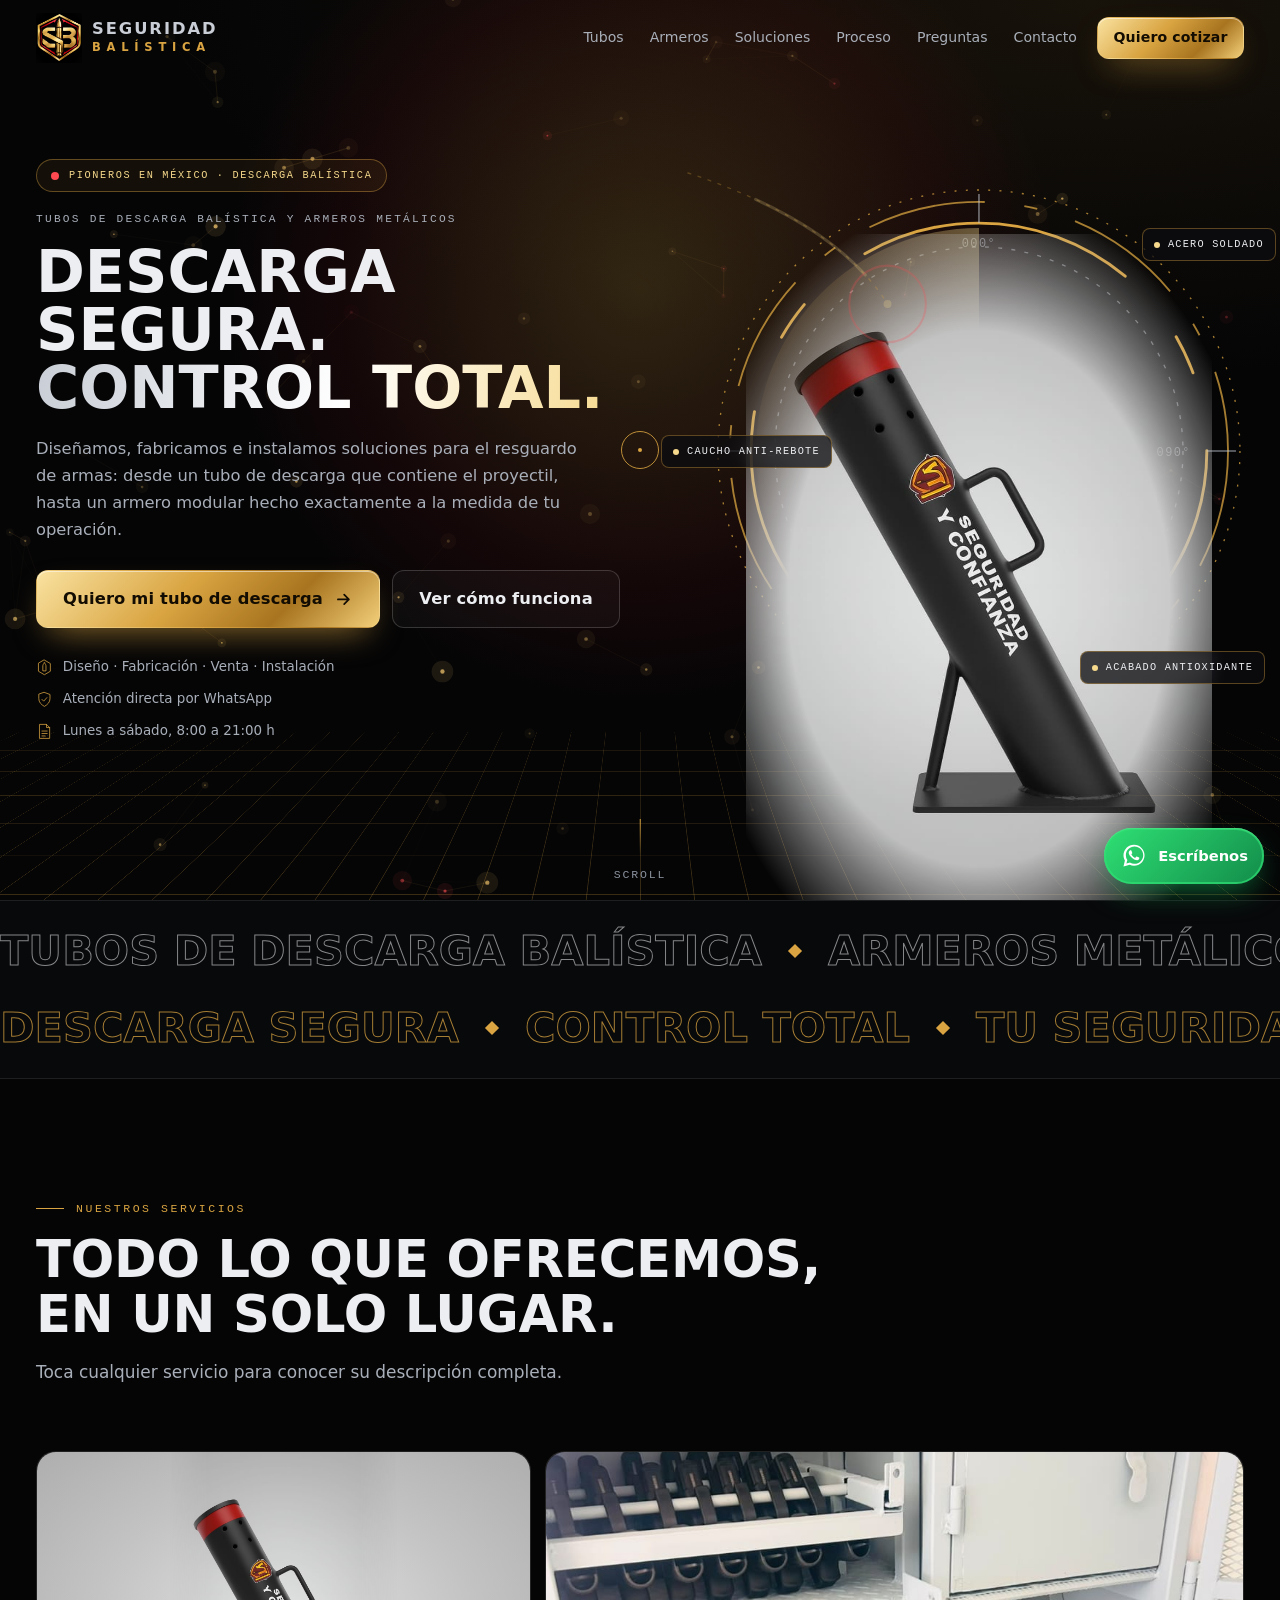
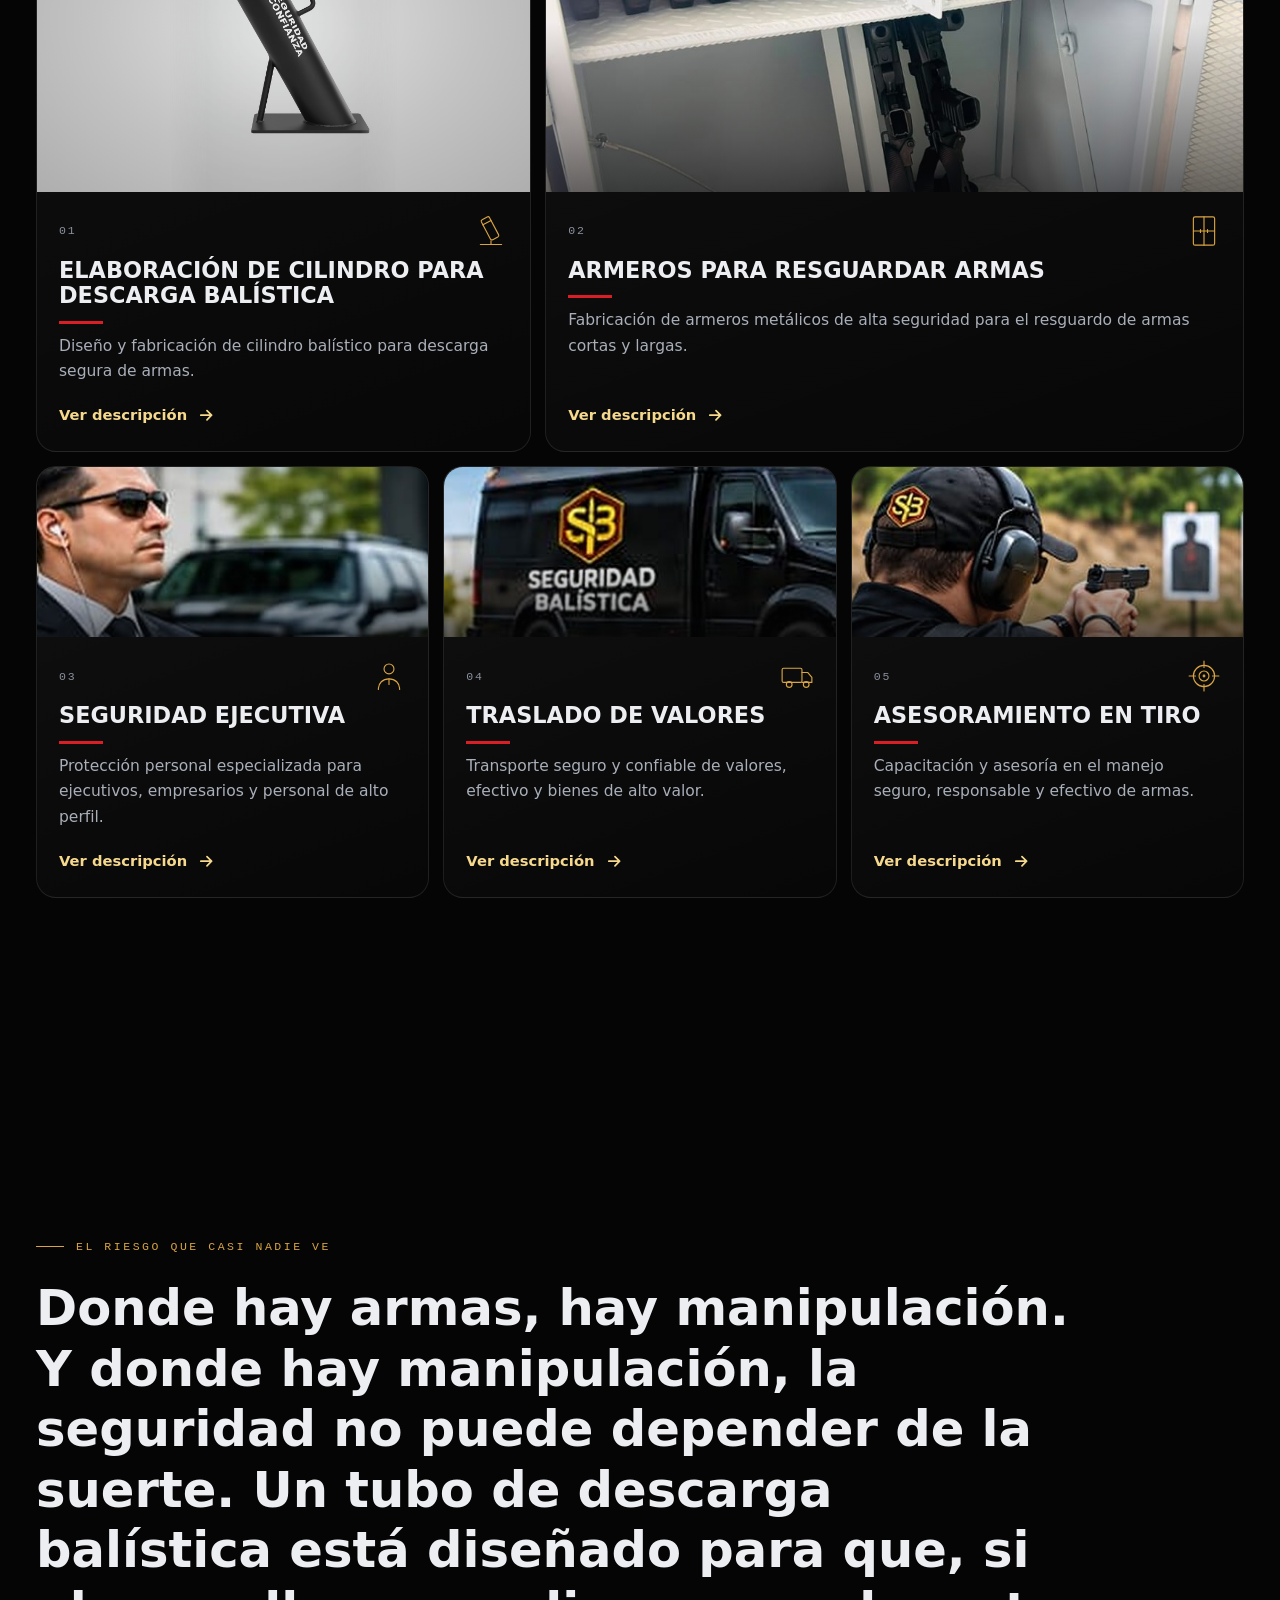
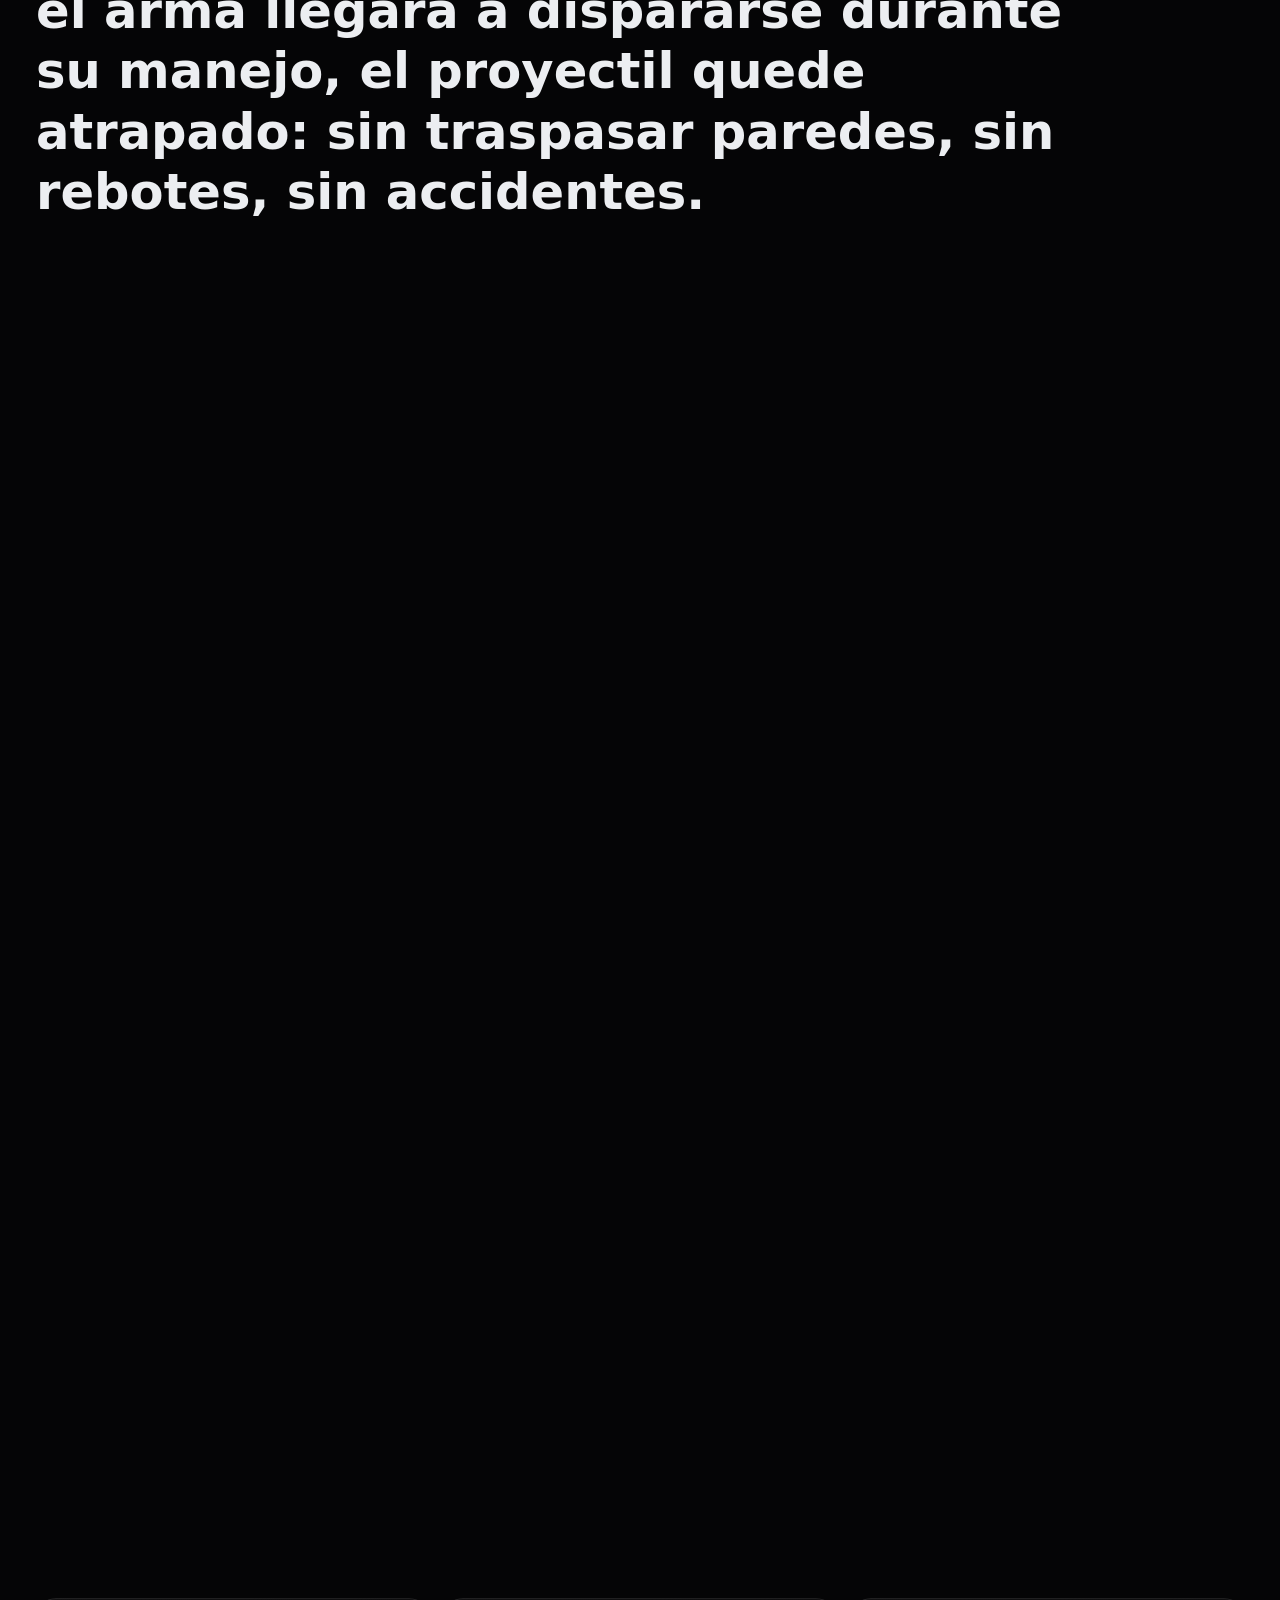
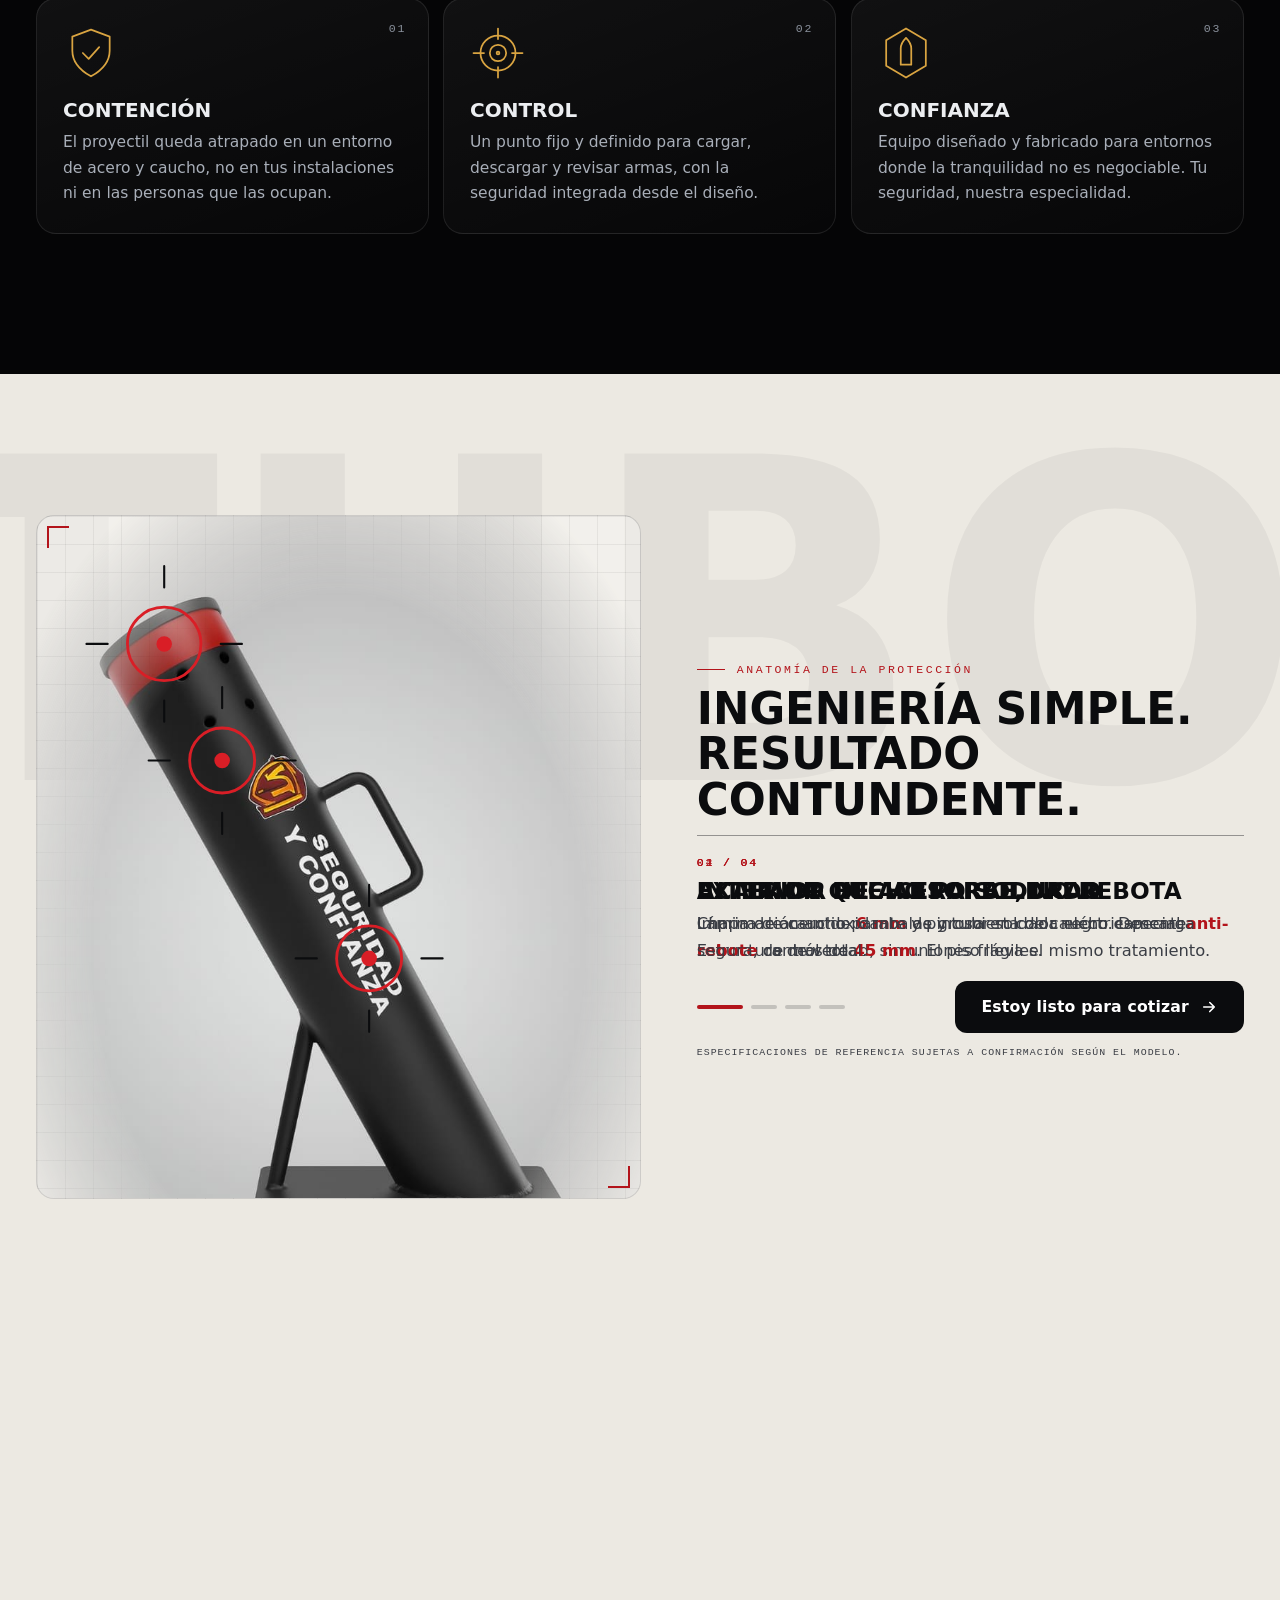
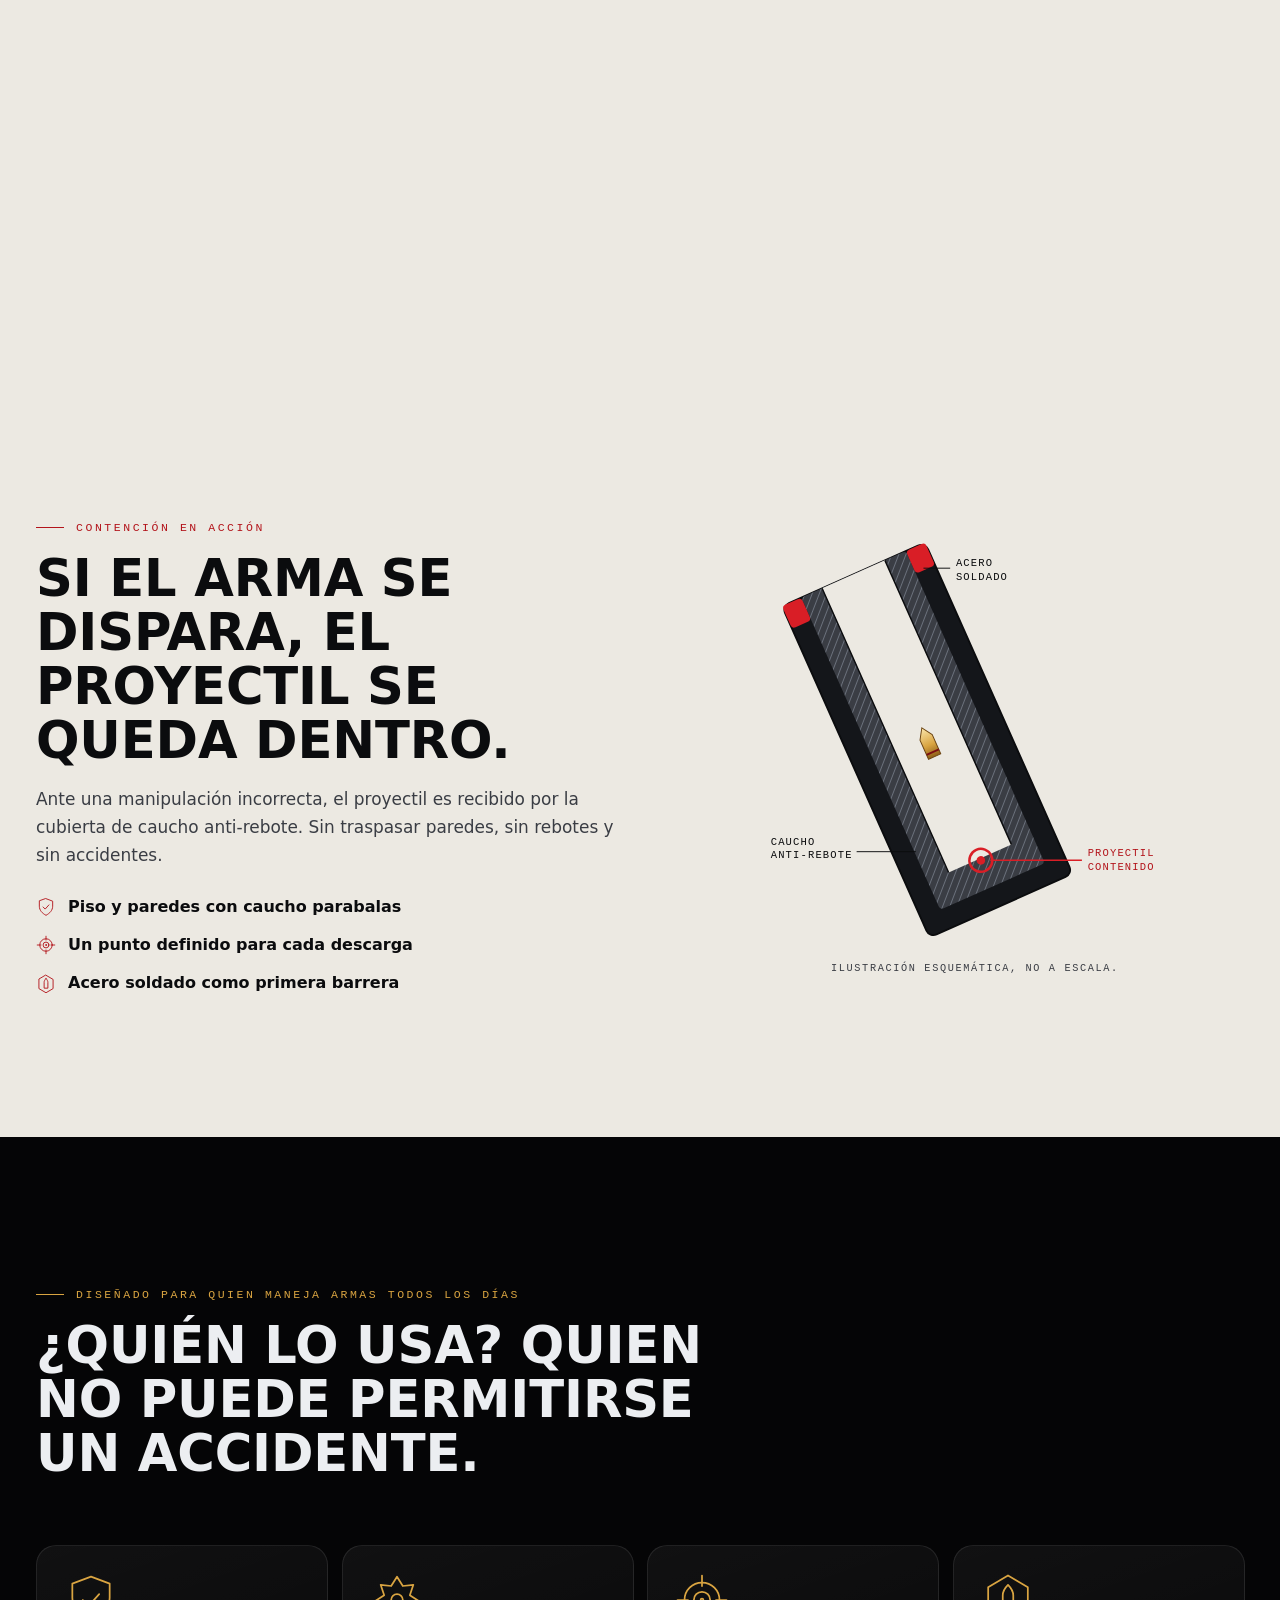
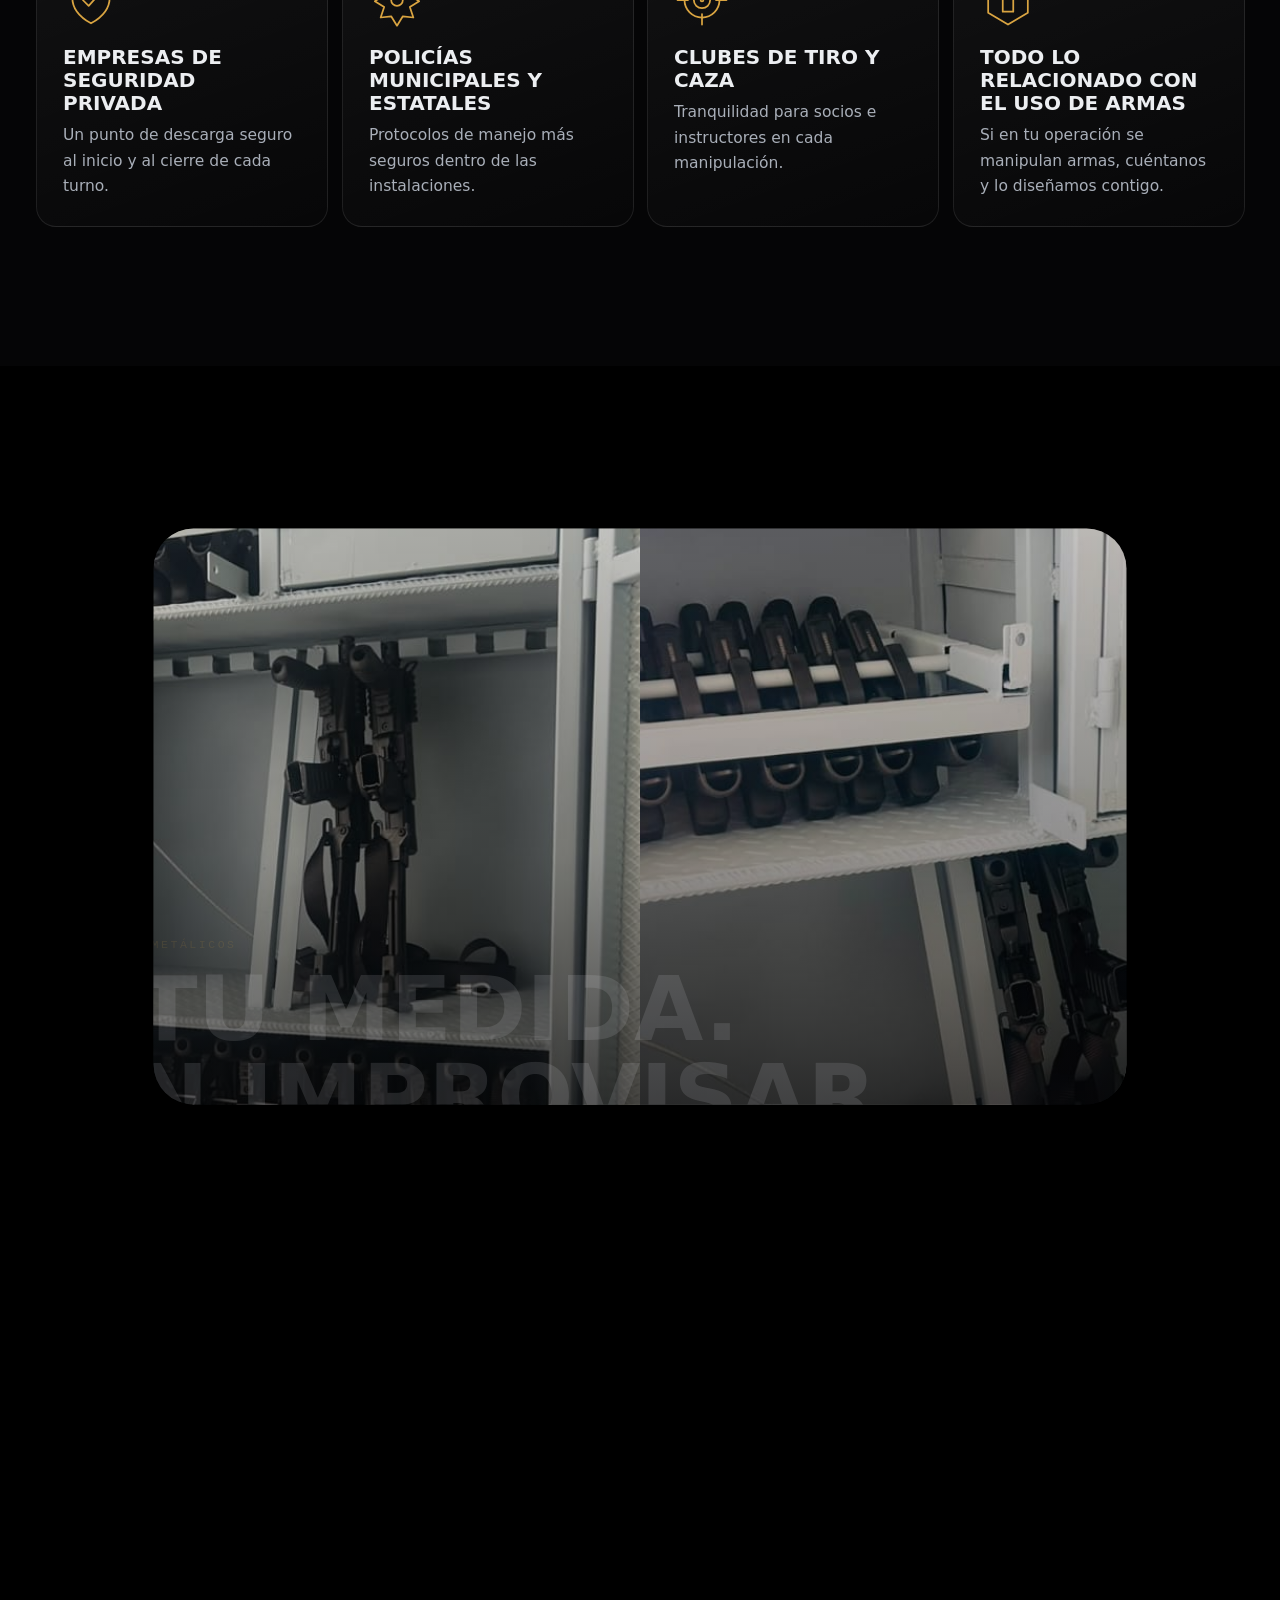
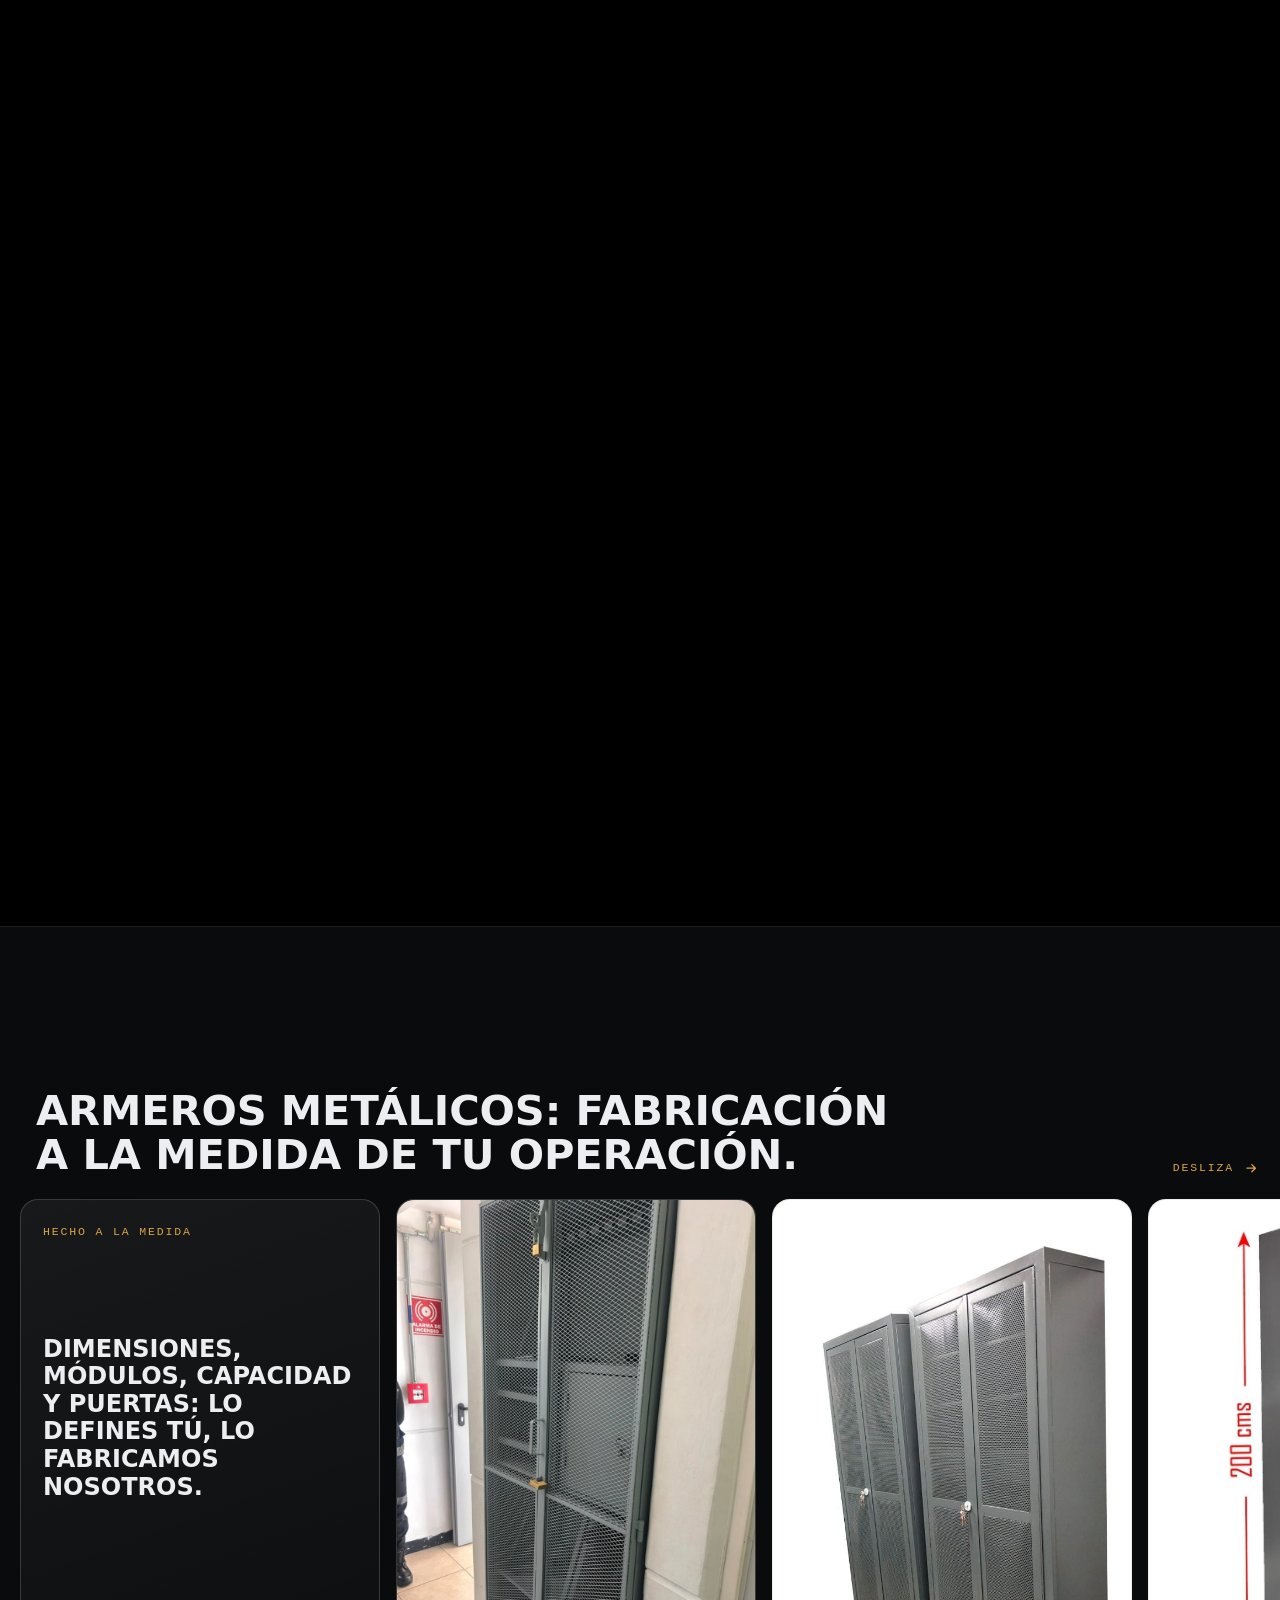
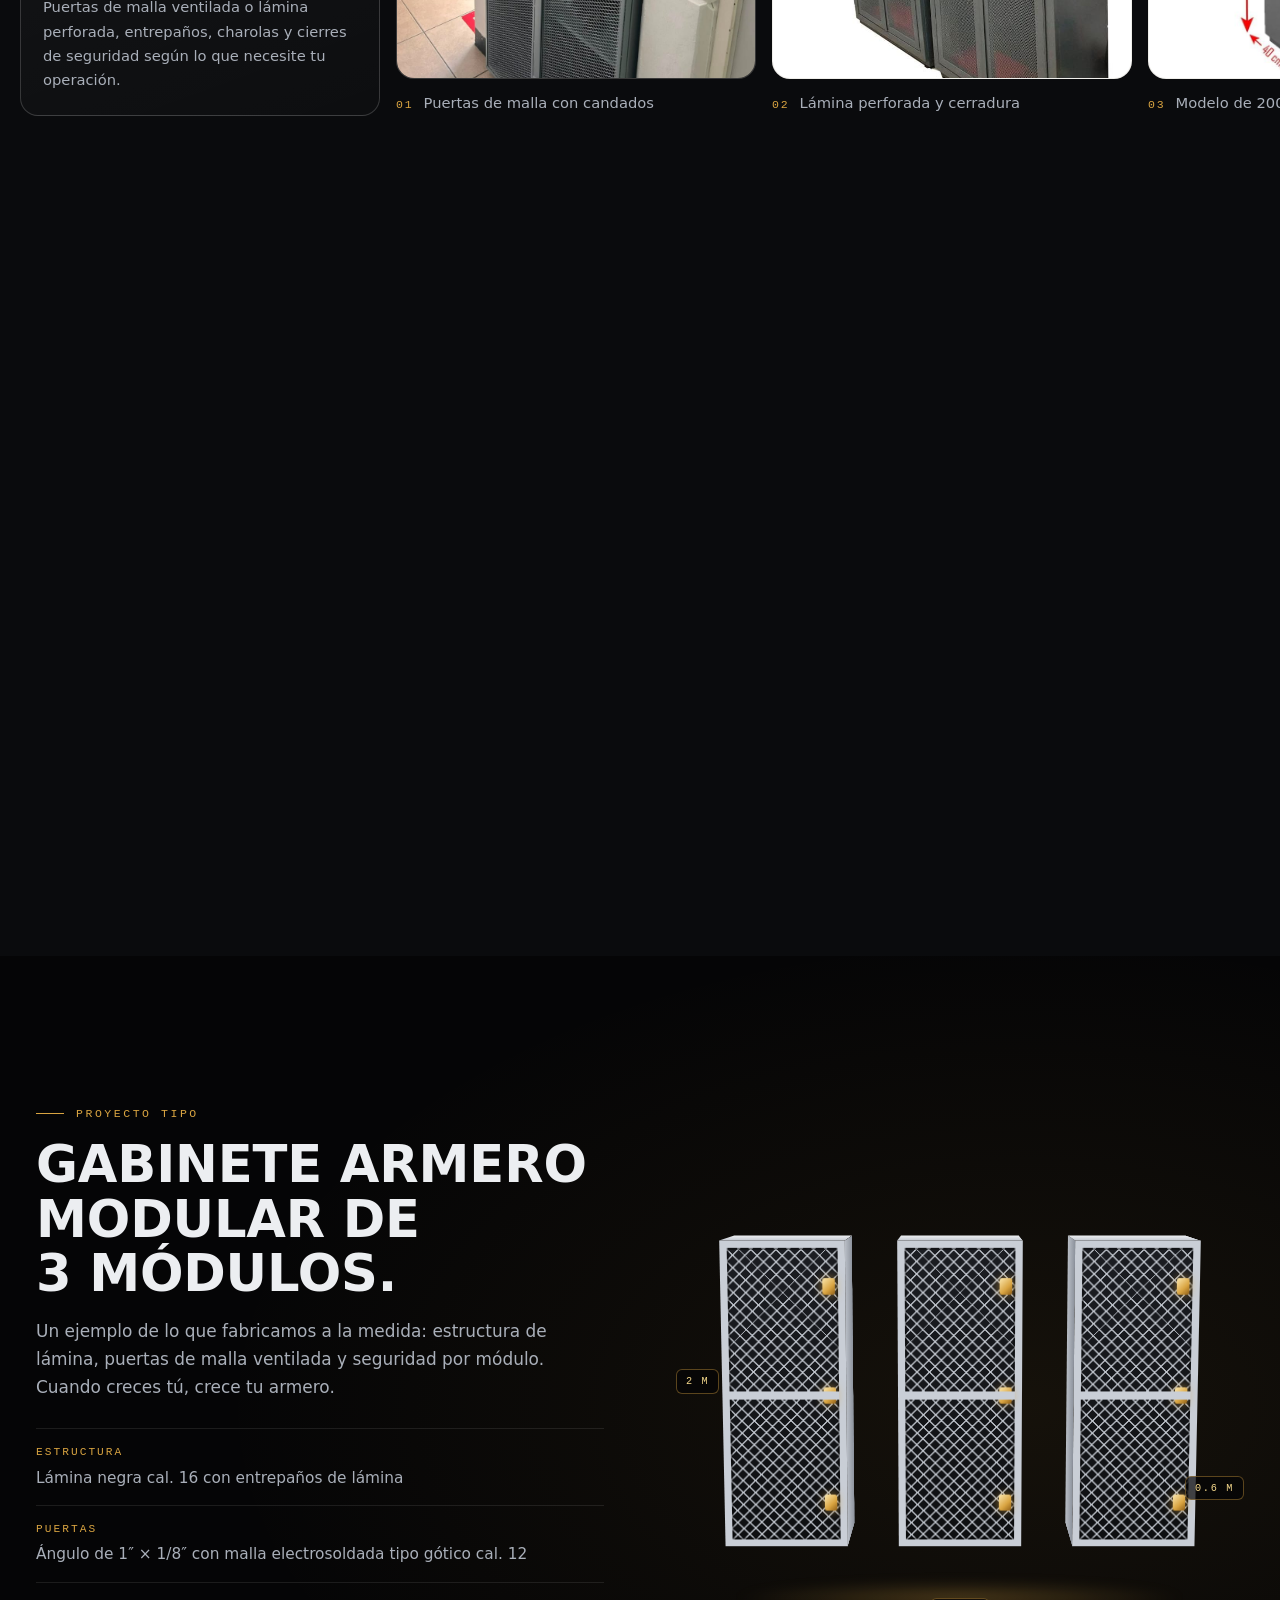
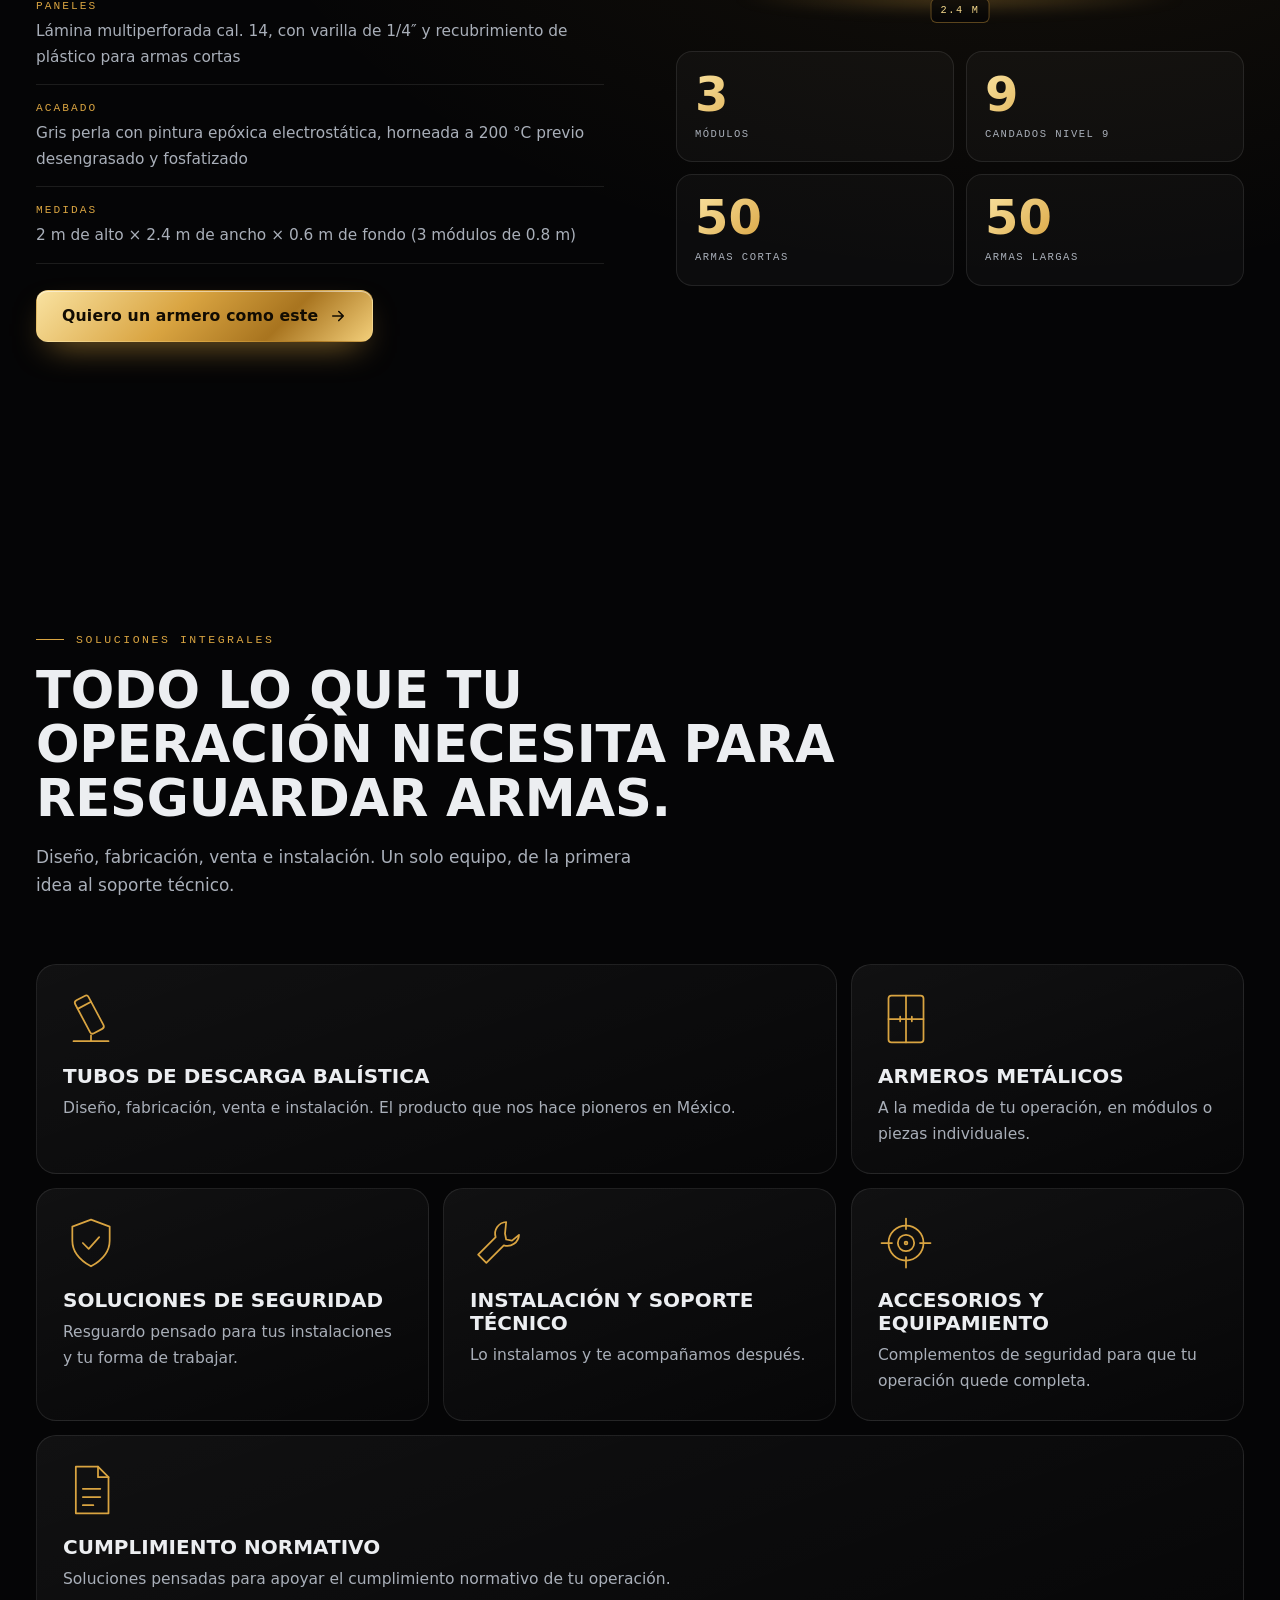
==== commit 1ae95143: "actualizando página" ====
--- a/index.html
+++ b/index.html
@@ -245,6 +245,64 @@
       </div>
     </div>
 
+    <!-- ============ NUESTROS SERVICIOS (cada tarjeta abre la descripción del servicio) ============ -->
+    <section class="sec sec--dark sv5" id="nuestros-servicios" aria-labelledby="h-sv5">
+      <div class="wrap">
+        <header class="sec__head">
+          <p class="eyebrow reveal">Nuestros servicios</p>
+          <h2 class="h2 reveal" id="h-sv5">Todo lo que ofrecemos, en un solo lugar.</h2>
+          <p class="lead reveal">Toca cualquier servicio para conocer su descripción completa.</p>
+        </header>
+        <div class="sv5__grid" data-stagger>
+          <a class="sv sv--a reveal" href="servicios/cilindro-descarga-balistica.html">
+            <span class="sv__img sv__img--estudio"><img src="assets/img/tubo-descarga.jpg" alt="Tubo de descarga balística de acero negro con banda roja, asa y base inclinada, con la leyenda Seguridad y Confianza" width="853" height="1280" loading="lazy" decoding="async"></span>
+            <span class="sv__body">
+              <span class="sv__top"><span class="sv__n mono">01</span><svg class="ico sv__ico" aria-hidden="true"><use href="#i-tube"/></svg></span>
+              <h3>Elaboración de cilindro para descarga balística</h3>
+              <p>Diseño y fabricación de cilindro balístico para descarga segura de armas.</p>
+              <span class="sv__go">Ver descripción <svg class="ico" aria-hidden="true"><use href="#i-arrow"/></svg></span>
+            </span>
+          </a>
+          <a class="sv sv--b reveal" href="servicios/armeros-para-resguardar-armas.html">
+            <span class="sv__img"><img src="assets/img/armero-instalado-2.jpg" alt="Interior de un armero a la medida con charolas para armas cortas, entrepaño central y compartimento con cierre" width="960" height="1280" loading="lazy" decoding="async" style="object-position: 50% 38%"></span>
+            <span class="sv__body">
+              <span class="sv__top"><span class="sv__n mono">02</span><svg class="ico sv__ico" aria-hidden="true"><use href="#i-cabinet"/></svg></span>
+              <h3>Armeros para resguardar armas</h3>
+              <p>Fabricación de armeros metálicos de alta seguridad para el resguardo de armas cortas y largas.</p>
+              <span class="sv__go">Ver descripción <svg class="ico" aria-hidden="true"><use href="#i-arrow"/></svg></span>
+            </span>
+          </a>
+          <a class="sv sv--c reveal" href="servicios/seguridad-ejecutiva.html">
+            <span class="sv__img"><img src="assets/img/servicio-seguridad-ejecutiva.jpg" alt="Escolta de seguridad con traje, lentes oscuros y auricular, junto a una camioneta negra" width="652" height="184" loading="lazy" decoding="async"></span>
+            <span class="sv__body">
+              <span class="sv__top"><span class="sv__n mono">03</span><svg class="ico sv__ico" aria-hidden="true"><use href="#i-person"/></svg></span>
+              <h3>Seguridad ejecutiva</h3>
+              <p>Protección personal especializada para ejecutivos, empresarios y personal de alto perfil.</p>
+              <span class="sv__go">Ver descripción <svg class="ico" aria-hidden="true"><use href="#i-arrow"/></svg></span>
+            </span>
+          </a>
+          <a class="sv sv--d reveal" href="servicios/traslado-de-valores.html">
+            <span class="sv__img"><img src="assets/img/servicio-traslado-valores.jpg" alt="Camioneta negra de traslado de valores con el logotipo de Seguridad Balística" width="660" height="172" loading="lazy" decoding="async" style="object-position: 12% 50%"></span>
+            <span class="sv__body">
+              <span class="sv__top"><span class="sv__n mono">04</span><svg class="ico sv__ico" aria-hidden="true"><use href="#i-van"/></svg></span>
+              <h3>Traslado de valores</h3>
+              <p>Transporte seguro y confiable de valores, efectivo y bienes de alto valor.</p>
+              <span class="sv__go">Ver descripción <svg class="ico" aria-hidden="true"><use href="#i-arrow"/></svg></span>
+            </span>
+          </a>
+          <a class="sv sv--e reveal" href="servicios/asesoramiento-en-tiro.html">
+            <span class="sv__img"><img src="assets/img/servicio-asesoramiento-tiro.jpg" alt="Persona con gorra y protección auditiva practicando tiro frente a siluetas de blanco" width="632" height="248" loading="lazy" decoding="async"></span>
+            <span class="sv__body">
+              <span class="sv__top"><span class="sv__n mono">05</span><svg class="ico sv__ico" aria-hidden="true"><use href="#i-target"/></svg></span>
+              <h3>Asesoramiento en tiro</h3>
+              <p>Capacitación y asesoría en el manejo seguro, responsable y efectivo de armas.</p>
+              <span class="sv__go">Ver descripción <svg class="ico" aria-hidden="true"><use href="#i-arrow"/></svg></span>
+            </span>
+          </a>
+        </div>
+      </div>
+    </section>
+
     <!-- ============ PROPÓSITO (texto que se ilumina con el scroll) ============ -->
     <section class="sec sec--dark scrub" id="proposito" aria-labelledby="h-prop" data-scrub>
       <div class="scrub__pin">
@@ -656,6 +714,33 @@
             <li><svg class="ico" aria-hidden="true"><use href="#i-doc"/></svg><div><span class="mono">Horario</span><strong>Lunes a sábado · 8:00 a 21:00 h</strong></div></li>
             <li><svg class="ico" aria-hidden="true"><use href="#i-shield"/></svg><div><span class="mono">Modalidad</span><strong>Tienda virtual con atención directa</strong></div></li>
           </ul>
+
+          <!-- Contactos directos (WhatsApp con número propio de cada persona, funciona sin JavaScript) -->
+          <div class="cto reveal">
+            <span class="cto__t mono">Contactos directos</span>
+            <div class="cto__grid">
+              <article class="cto__card">
+                <div>
+                  <h3 class="cto__name">Cap. Pablo Torreblanca Pérez</h3>
+                  <div class="cto__rows">
+                    <p class="cto__row"><span class="mono">Cel.</span><a href="tel:+525541934149">55 4193 4149</a></p>
+                    <p class="cto__row"><span class="mono">Correo</span><a href="mailto:torreblanca1979@hotmail.com">torreblanca1979@hotmail.com</a></p>
+                  </div>
+                </div>
+                <a class="btn btn--gold btn--sm" href="https://wa.me/525541934149?text=Hola%2C%20quiero%20informaci%C3%B3n%20de%20Seguridad%20Bal%C3%ADstica." target="_blank" rel="noopener noreferrer" aria-label="Escribir por WhatsApp a Cap. Pablo Torreblanca Pérez"><svg class="ico" aria-hidden="true"><use href="#i-wa"/></svg><span>WhatsApp</span></a>
+              </article>
+              <article class="cto__card">
+                <div>
+                  <h3 class="cto__name">Miguel Villatoro Espinosa</h3>
+                  <div class="cto__rows">
+                    <p class="cto__row"><span class="mono">Cel.</span><a href="tel:+525560110930">55 6011 0930</a></p>
+                    <p class="cto__row"><span class="mono">Correo</span><a href="mailto:mvillatoroe76@gmail.com">mvillatoroe76@gmail.com</a></p>
+                  </div>
+                </div>
+                <a class="btn btn--gold btn--sm" href="https://wa.me/525560110930?text=Hola%2C%20quiero%20informaci%C3%B3n%20de%20Seguridad%20Bal%C3%ADstica." target="_blank" rel="noopener noreferrer" aria-label="Escribir por WhatsApp a Miguel Villatoro Espinosa"><svg class="ico" aria-hidden="true"><use href="#i-wa"/></svg><span>WhatsApp</span></a>
+              </article>
+            </div>
+          </div>
         </div>
 
         <form class="form reveal" id="contactForm" novalidate>
--- a/styles.css
+++ b/styles.css
@@ -1548,3 +1548,236 @@
   .js .hs__view { overflow-x: auto; }
   .hs__track { transform: none !important; }
 }
+
+/* =====================================================================
+   CAMBIOS PEDIDOS POR EL CLIENTE (nov 2026) — todo lo de abajo es nuevo
+   · «Nuestros servicios» en el inicio: tarjetas que abren cada servicio
+   · Páginas de servicio (carpeta /servicios)
+   · Contactos directos dentro de la sección Contacto
+   ===================================================================== */
+
+/* ---------- Nuestros servicios (inicio) ---------- */
+.sv5 { padding-top: clamp(64px, 10vw, 112px); }
+.sv5__grid { display: grid; gap: 14px; }
+.sv {
+  position: relative;
+  display: flex;
+  flex-direction: column;
+  overflow: clip;
+  border: 1px solid var(--line);
+  border-radius: 20px;
+  background: linear-gradient(160deg, rgba(255, 255, 255, .05), rgba(255, 255, 255, .012));
+  transition: border-color .5s, translate .6s var(--ease), box-shadow .5s;
+}
+.sv:hover, .sv:focus-visible { border-color: rgba(217, 164, 65, .55); translate: 0 -4px; box-shadow: 0 24px 50px -28px rgba(217, 164, 65, .45); }
+.sv:focus-visible { border-radius: 20px; }
+.sv__img { position: relative; display: block; height: var(--h, 150px); overflow: hidden; background: #0d0e11; }
+.sv__img img { width: 100%; height: 100%; object-fit: cover; transition: transform 1.1s var(--ease); }
+.sv__img::after { content: ""; position: absolute; inset: 0; pointer-events: none; background: linear-gradient(180deg, transparent 50%, rgba(5, 5, 6, .6)); }
+.sv:hover .sv__img img { transform: scale(1.05); }
+/* Foto de producto con fondo de estudio gris: el panel imita ese fondo y los bordes de la foto se funden */
+.sv__img--estudio, .sp-hero__fig.sp-hero__fig--estudio { background: radial-gradient(ellipse at 50% 50%, #e2e2e2 0%, #c3c3c3 55%, #aeaeae 100%); }
+.sv__img--estudio::after { display: none; }
+.sv__img--estudio img, .sp-hero__fig.sp-hero__fig--estudio img {
+  display: block;
+  width: auto; max-width: 100%; height: 100%;
+  margin-inline: auto;
+  aspect-ratio: 853 / 1280;
+  object-fit: contain;
+  -webkit-mask-image: linear-gradient(90deg, transparent 0, #000 16%, #000 84%, transparent 100%);
+  mask-image: linear-gradient(90deg, transparent 0, #000 16%, #000 84%, transparent 100%);
+}
+.sv__body { display: flex; flex: 1; flex-direction: column; gap: 10px; padding: 22px 22px 24px; }
+.sv__top { display: flex; align-items: center; justify-content: space-between; gap: 12px; }
+.sv__n { color: var(--tx-3); }
+.sv__ico { width: 34px; height: 34px; color: var(--gold); stroke-width: 1.6; }
+.sv h3 { font-family: var(--f-display); font-weight: 700; font-size: clamp(1.1rem, 2.2vw, 1.4rem); line-height: 1.14; text-transform: uppercase; }
+.sv h3::after { content: ""; display: block; width: 44px; height: 3px; margin-top: 12px; background: var(--red); transition: width .5s var(--ease); }
+.sv:hover h3::after { width: 88px; }
+.sv p { color: var(--tx-2); font-size: .97rem; }
+.sv__go { display: inline-flex; align-items: center; gap: 10px; margin-top: auto; padding-top: 8px; font-weight: 700; font-size: .92rem; color: var(--gold-hi); }
+.sv__go .ico { transition: transform .4s var(--ease); }
+.sv:hover .sv__go .ico { transform: translateX(6px); }
+.sv--a, .sv--b { --h: 250px; }
+.sv--c, .sv--d, .sv--e { --h: 150px; }
+
+/* ---------- Contactos directos ---------- */
+.cto { margin-top: 30px; }
+.cto__t { display: block; margin-bottom: 12px; color: var(--gold); }
+.cto__grid { display: grid; gap: 12px; }
+.cto__card { display: grid; gap: 14px; padding: 18px; border: 1px solid var(--line); border-radius: 16px; background: rgba(255, 255, 255, .03); }
+.cto__name { font-family: var(--f-display); font-weight: 700; font-size: 1.08rem; line-height: 1.2; text-transform: uppercase; }
+.cto__rows { display: grid; gap: 8px; margin-top: 8px; }
+.cto__row { display: flex; align-items: baseline; gap: 12px; min-width: 0; font-size: .95rem; }
+.cto__row .mono { flex: none; min-width: 52px; color: var(--tx-3); font-size: .62rem; }
+.cto__row a { min-width: 0; overflow-wrap: anywhere; font-weight: 600; color: var(--tx); transition: color .3s; }
+.cto__row a:hover { color: var(--gold-hi); }
+
+/* ---------- Páginas de servicio ---------- */
+.sp-hero {
+  position: relative;
+  padding: calc(var(--hdr) + clamp(26px, 5vw, 52px)) 0 clamp(44px, 7vw, 84px);
+  overflow: clip;
+  isolation: isolate;
+  background: radial-gradient(120% 70% at 85% 0%, #17120a 0%, transparent 60%), var(--bg);
+}
+.sp-hero__grid { display: grid; gap: 32px; align-items: center; }
+.crumbs ol { display: flex; flex-wrap: wrap; gap: 6px 10px; font-size: .8rem; color: var(--tx-3); }
+.crumbs li + li::before { content: "/"; margin-right: 10px; opacity: .5; }
+.crumbs a { transition: color .3s; }
+.crumbs a:hover { color: var(--gold-hi); }
+.crumbs [aria-current] { color: var(--tx-2); }
+.sp-hero .eyebrow { margin-top: 26px; }
+.sp-hero h1 { margin-top: 16px; font-family: var(--f-display); font-weight: 700; font-size: clamp(1.9rem, 7.4vw, 3.5rem); line-height: 1.03; text-transform: uppercase; text-wrap: balance; }
+.sp-hero .lead { max-width: 52ch; }
+.sp-hero__cta { display: flex; flex-direction: column; gap: 12px; margin-top: 28px; }
+.sp-hero__fig { position: relative; margin: 0; overflow: hidden; border: 1px solid var(--line-2); border-radius: 22px; background: #0d0e11; box-shadow: 0 40px 80px -50px rgba(217, 164, 65, .5); }
+.sp-hero__fig img { width: 100%; height: 100%; object-fit: cover; }
+.sp-hero__fig--tall, .sp-hero__fig--estudio { height: clamp(340px, 78vw, 560px); }
+.sp-hero__fig--wide { max-width: 780px; }
+.sp-hero__fig--wide img { height: auto; }
+
+.chips { display: flex; flex-wrap: wrap; gap: 10px; margin-top: 22px; }
+.chips li, .chips a { display: inline-flex; align-items: center; gap: 10px; padding: 9px 16px; border: 1px solid var(--line-2); border-radius: 999px; font-weight: 600; font-size: .92rem; }
+.chips .ico { color: var(--gold); }
+.chips--links li { padding: 0; border: 0; }
+.chips a { transition: border-color .3s, color .3s, background .3s; }
+.chips a:hover { border-color: var(--gold); color: var(--gold-hi); background: rgba(217, 164, 65, .08); }
+
+.feat__grid { display: grid; gap: 14px; }
+.feat__note { margin-top: 22px; color: var(--tx-3); font-size: .64rem; }
+
+/* Simulación de un disparo dentro del cilindro */
+.sim__grid { display: grid; gap: 28px; align-items: start; }
+.sim__fig { margin: 0; padding: 20px 16px 16px; border: 1px solid var(--line-2); border-radius: 22px; background: radial-gradient(80% 55% at 50% 0%, rgba(217, 164, 65, .12), transparent 70%), #08090b; }
+.sim__svg { width: min(100%, 400px); height: auto; margin-inline: auto; overflow: visible; }
+.sim__fig figcaption { margin-top: 10px; text-align: center; color: var(--tx-3); font-size: .64rem; }
+.sim__copy { display: grid; gap: 16px; }
+.sim__steps { display: grid; gap: 10px; }
+.sim__steps li { display: grid; grid-template-columns: auto 1fr; gap: 14px; align-items: start; padding: 14px 16px; border: 1px solid rgba(217, 164, 65, .4); border-radius: 14px; background: rgba(217, 164, 65, .06); color: var(--tx); font-size: .98rem; }
+.sim__steps b { padding-top: 3px; font-family: var(--f-mono); font-weight: 500; font-size: .72rem; letter-spacing: .14em; color: var(--gold); }
+.sim__steps li:nth-child(1) { animation: simS1 8s linear infinite; }
+.sim__steps li:nth-child(2) { animation: simS2 8s linear infinite; }
+.sim__steps li:nth-child(3) { animation: simS3 8s linear infinite; }
+.claim { display: flex; align-items: center; gap: 16px; padding: 18px 20px; border: 1px solid var(--line-2); border-radius: 16px; background: linear-gradient(160deg, rgba(255, 255, 255, .06), rgba(255, 255, 255, .015)); }
+.claim .ico--xl { width: 44px; height: 44px; }
+.claim p { font-weight: 600; font-size: 1.05rem; line-height: 1.4; }
+.claim strong { color: var(--gold-hi); }
+.aviso { display: flex; align-items: flex-start; gap: 14px; padding: 16px 18px; border: 1px solid rgba(255, 74, 82, .4); border-left: 4px solid var(--red); border-radius: 14px; background: rgba(217, 30, 38, .08); }
+.aviso .ico { width: 26px; height: 26px; margin-top: 2px; color: var(--red-hi); }
+.aviso strong { display: block; margin-bottom: 4px; font-family: var(--f-display); font-size: 1.02rem; letter-spacing: .03em; text-transform: uppercase; }
+.aviso p { color: var(--tx-2); font-size: .95rem; }
+
+/* Piezas de la simulación (el estado base = fotograma final; así con «reducir movimiento» se ve completa) */
+.sim__gun { transform: translate(180px, 203px); }
+.sim__flash { opacity: 0; transform-box: fill-box; transform-origin: center; }
+.sim__trail { opacity: 0; transform-box: fill-box; transform-origin: 50% 100%; }
+.sim__bullet { transform: translate(180px, 378px); }
+.sim__hit { opacity: 0; transform-box: fill-box; transform-origin: center; }
+.sim__floor { transform-box: fill-box; transform-origin: 50% 100%; }
+.sim__tag { opacity: 1; }
+.sim__gun { animation: simGun 8s linear infinite; }
+.sim__flash { animation: simFlash 8s linear infinite; }
+.sim__trail { animation: simTrail 8s linear infinite; }
+.sim__bullet { animation: simBullet 8s linear infinite; }
+.sim__hit { animation: simHit 8s ease-out infinite; }
+.sim__floor { animation: simFloor 8s ease-out infinite; }
+.sim__tag { animation: simTag 8s linear infinite; }
+
+/* Video */
+.vid__grid { display: grid; gap: 28px; align-items: center; }
+.vid { display: grid; gap: 12px; margin: 0; justify-items: center; }
+.vid video { display: block; width: 100%; background: #000; border: 1px solid var(--line-2); border-radius: 18px; }
+.vid--v { width: 100%; max-width: 340px; margin-inline: auto; }
+.vid--v video { aspect-ratio: 9 / 16; }
+.vid--h { width: 100%; max-width: 820px; }
+.vid--h video { aspect-ratio: 832 / 464; }
+.vid figcaption { color: var(--tx-3); font-size: .64rem; text-align: center; }
+
+/* Galería de armeros */
+.gal { display: grid; grid-template-columns: repeat(2, minmax(0, 1fr)); gap: 12px; }
+.gal figure { display: grid; gap: 8px; }
+.gal__ph { position: relative; display: block; width: 100%; padding: 0; overflow: hidden; aspect-ratio: 3 / 4; border: 1px solid var(--line); border-radius: 16px; background: #0d0e11; }
+.gal__ph img { width: 100%; height: 100%; object-fit: cover; transition: transform 1s var(--ease); }
+.gal__ph:hover img { transform: scale(1.05); }
+.gal figcaption { color: var(--tx-2); font-size: .84rem; line-height: 1.4; }
+
+/* Cierre de cada página de servicio */
+.sp-cta__box { display: grid; gap: 22px; padding: clamp(26px, 5vw, 48px); border: 1px solid var(--line-2); border-radius: 24px; background: radial-gradient(60% 80% at 10% 0%, rgba(217, 164, 65, .14), transparent 70%), radial-gradient(50% 70% at 100% 100%, rgba(217, 30, 38, .12), transparent 70%), var(--bg-2); }
+.sp-cta__btns { display: flex; flex-wrap: wrap; gap: 12px; }
+.sp-more { padding: 0 0 clamp(64px, 9vw, 104px); }
+.sp-more .mono { display: block; color: var(--gold); }
+
+@keyframes simS1 { 0%, 22% { border-color: rgba(217, 164, 65, .4); background: rgba(217, 164, 65, .06); color: var(--tx); } 24%, 100% { border-color: var(--line); background: rgba(255, 255, 255, .02); color: var(--tx-3); } }
+@keyframes simS2 { 0%, 22% { border-color: var(--line); background: rgba(255, 255, 255, .02); color: var(--tx-3); } 24%, 36% { border-color: rgba(217, 164, 65, .4); background: rgba(217, 164, 65, .06); color: var(--tx); } 38%, 100% { border-color: var(--line); background: rgba(255, 255, 255, .02); color: var(--tx-3); } }
+@keyframes simS3 { 0%, 36% { border-color: var(--line); background: rgba(255, 255, 255, .02); color: var(--tx-3); } 38%, 96% { border-color: rgba(217, 164, 65, .4); background: rgba(217, 164, 65, .06); color: var(--tx); } 98%, 100% { border-color: var(--line); background: rgba(255, 255, 255, .02); color: var(--tx-3); } }
+@keyframes simGun {
+  0% { transform: translate(180px, 83px); opacity: 0; }
+  8% { opacity: 1; }
+  18%, 22% { transform: translate(180px, 203px); opacity: 1; }
+  23% { transform: translate(180px, 191px); opacity: 1; }
+  27%, 92% { transform: translate(180px, 203px); opacity: 1; }
+  100% { transform: translate(180px, 83px); opacity: 0; }
+}
+@keyframes simFlash {
+  0%, 22% { opacity: 0; transform: scale(.4); }
+  23% { opacity: 1; transform: scale(.7); }
+  27% { opacity: .75; transform: scale(1.3); }
+  31%, 100% { opacity: 0; transform: scale(1.5); }
+}
+@keyframes simTrail {
+  0%, 23% { opacity: 0; transform: scaleY(.2); }
+  24% { opacity: .95; transform: scaleY(1); }
+  33% { opacity: .95; transform: scaleY(1); }
+  35%, 100% { opacity: 0; transform: scaleY(1); }
+}
+@keyframes simBullet {
+  0%, 23% { transform: translate(180px, 216px); opacity: 0; }
+  24% { transform: translate(180px, 220px); opacity: 1; }
+  33% { transform: translate(180px, 372px); opacity: 1; }
+  34%, 95% { transform: translate(180px, 378px); opacity: 1; }
+  98%, 100% { transform: translate(180px, 378px); opacity: 0; }
+}
+@keyframes simHit {
+  0%, 33% { opacity: 0; transform: scale(.3); }
+  35% { opacity: 1; transform: scale(1); }
+  52%, 100% { opacity: 0; transform: scale(3); }
+}
+@keyframes simFloor {
+  0%, 33% { transform: scaleY(1); }
+  35% { transform: scaleY(.9); }
+  46%, 100% { transform: scaleY(1); }
+}
+@keyframes simTag {
+  0%, 35% { opacity: 0; }
+  40%, 94% { opacity: 1; }
+  98%, 100% { opacity: 0; }
+}
+
+@media (min-width: 560px) {
+  .cto__card { grid-template-columns: minmax(0, 1fr) auto; align-items: center; }
+  .sp-hero__cta { flex-direction: row; flex-wrap: wrap; }
+}
+@media (min-width: 760px) {
+  .sv5__grid { grid-template-columns: repeat(2, minmax(0, 1fr)); }
+  .sv--e { grid-column: 1 / -1; --h: 190px; }
+  .sv--a, .sv--b { --h: 300px; }
+  .feat__grid { grid-template-columns: repeat(2, minmax(0, 1fr)); }
+  .gal { grid-template-columns: repeat(3, minmax(0, 1fr)); }
+}
+@media (min-width: 960px) {
+  .sv5__grid { grid-template-columns: repeat(12, minmax(0, 1fr)); }
+  .sv--a { grid-column: span 5; }
+  .sv--b { grid-column: span 7; }
+  .sv--c, .sv--d, .sv--e { grid-column: span 4; --h: 170px; }
+  .sv--a, .sv--b { --h: 340px; }
+  .sp-hero__grid { grid-template-columns: minmax(0, 1.05fr) minmax(0, .95fr); gap: 56px; }
+  .sp-hero__grid--wide { grid-template-columns: minmax(0, 1fr); gap: 36px; }
+  .sp-hero__fig--tall, .sp-hero__fig--estudio { height: 560px; }
+  .sim__grid { grid-template-columns: minmax(0, .95fr) minmax(0, 1.05fr); gap: 56px; }
+  .vid__grid { grid-template-columns: auto minmax(0, 1fr); gap: 64px; }
+}
+@media (min-width: 1100px) {
+  .feat__grid { grid-template-columns: repeat(4, minmax(0, 1fr)); }
+  .gal { grid-template-columns: repeat(5, minmax(0, 1fr)); }
+}
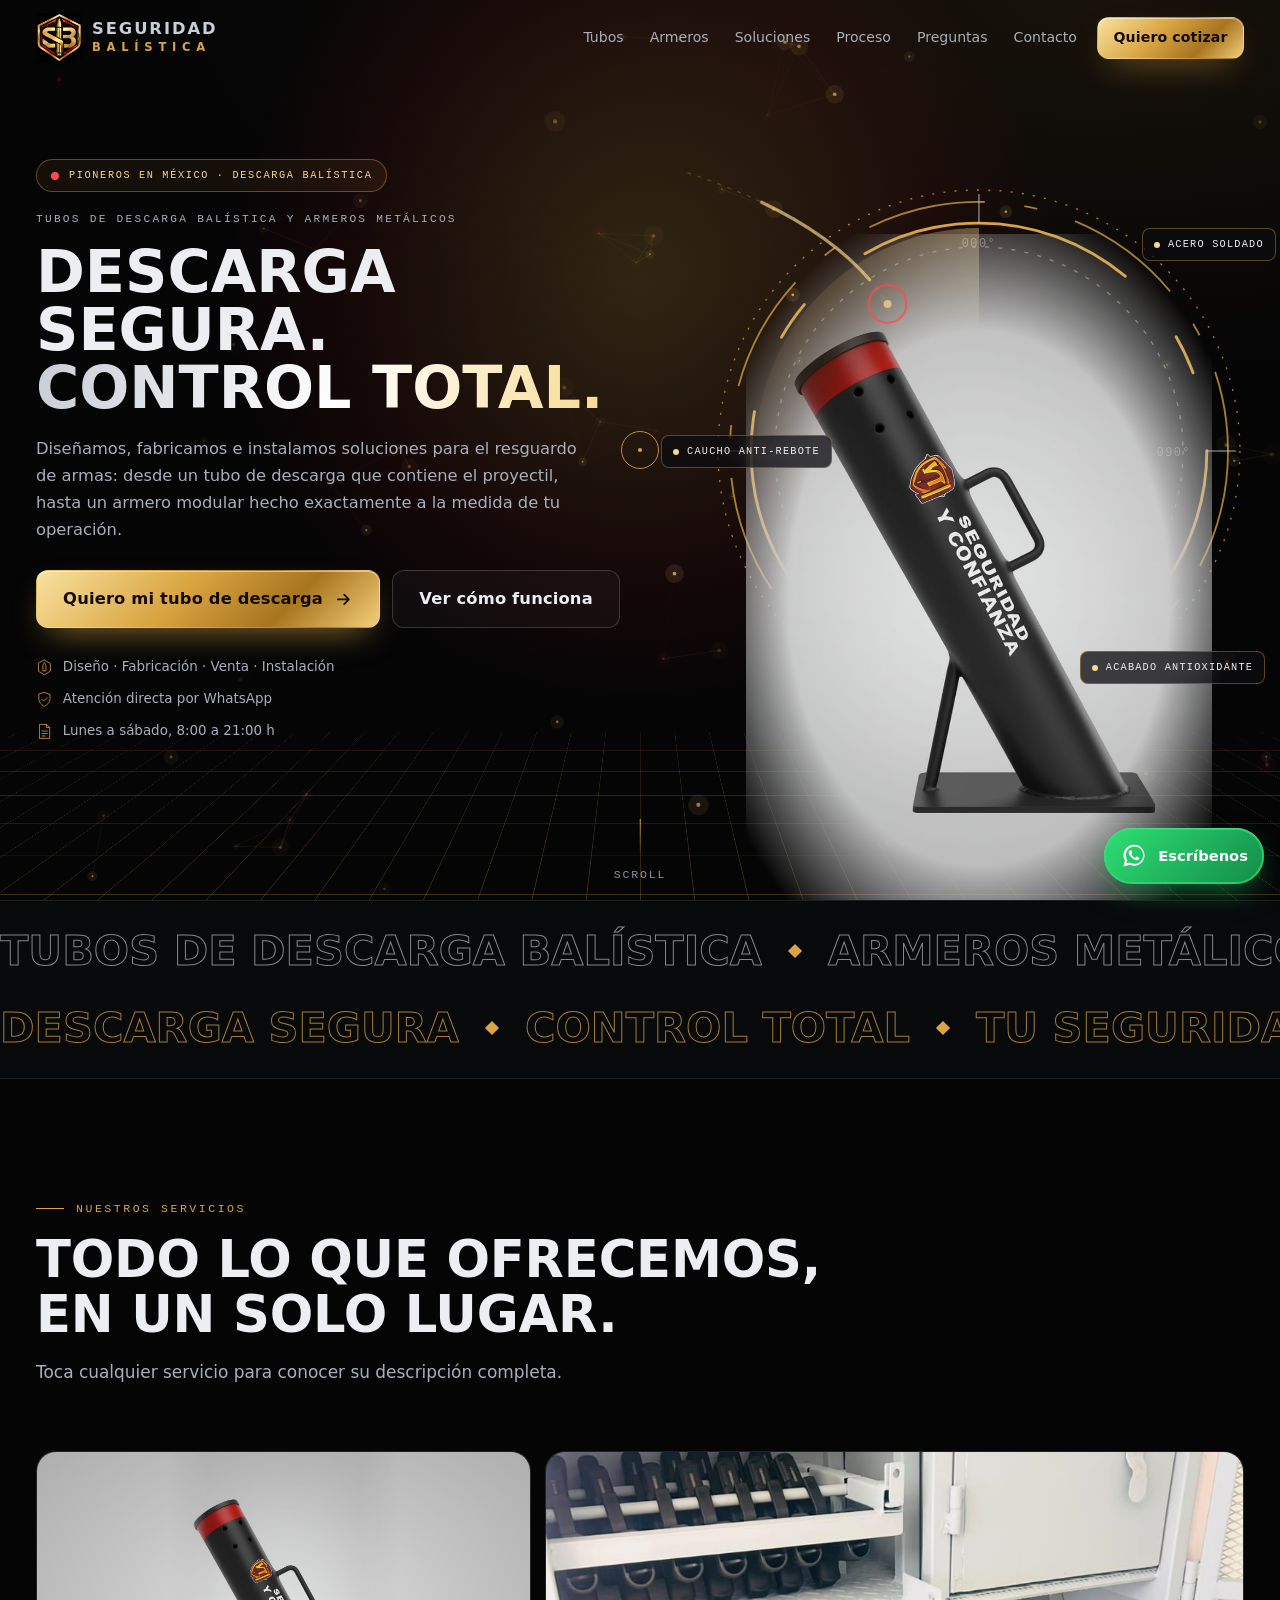
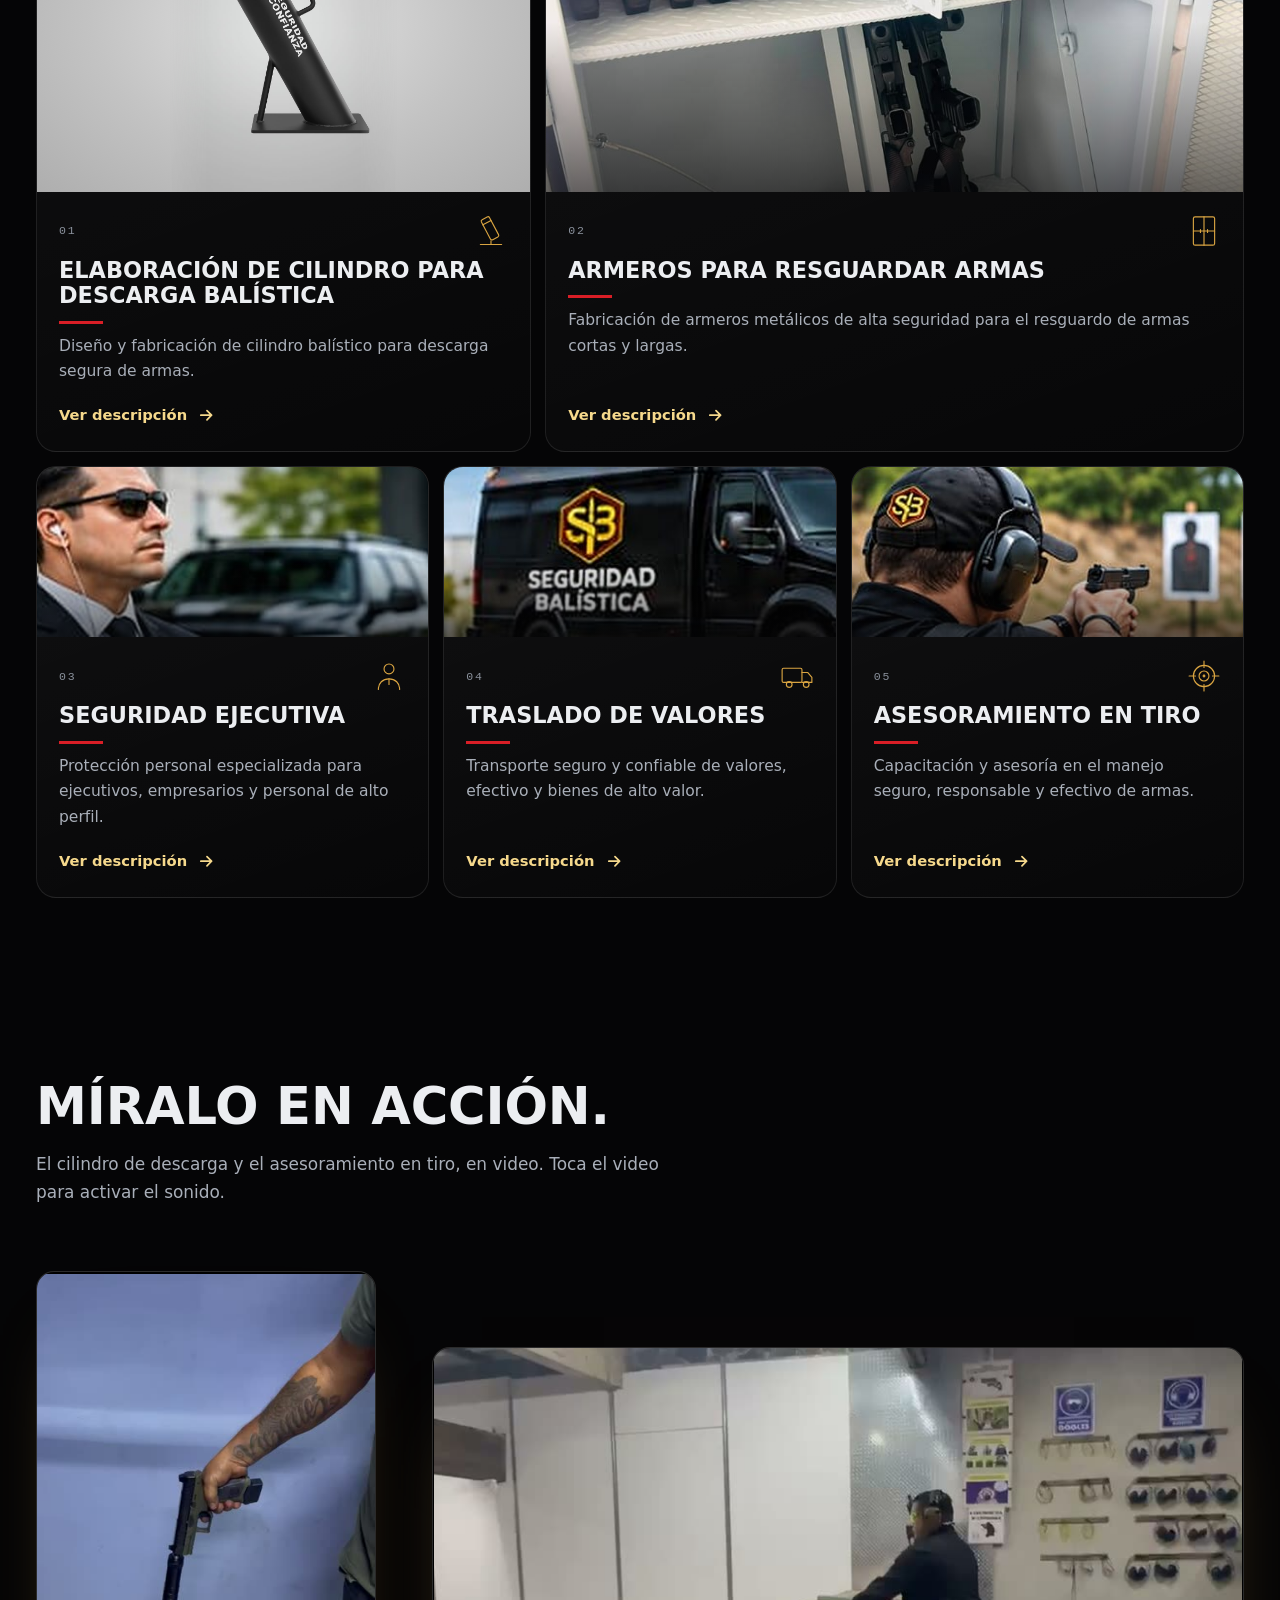
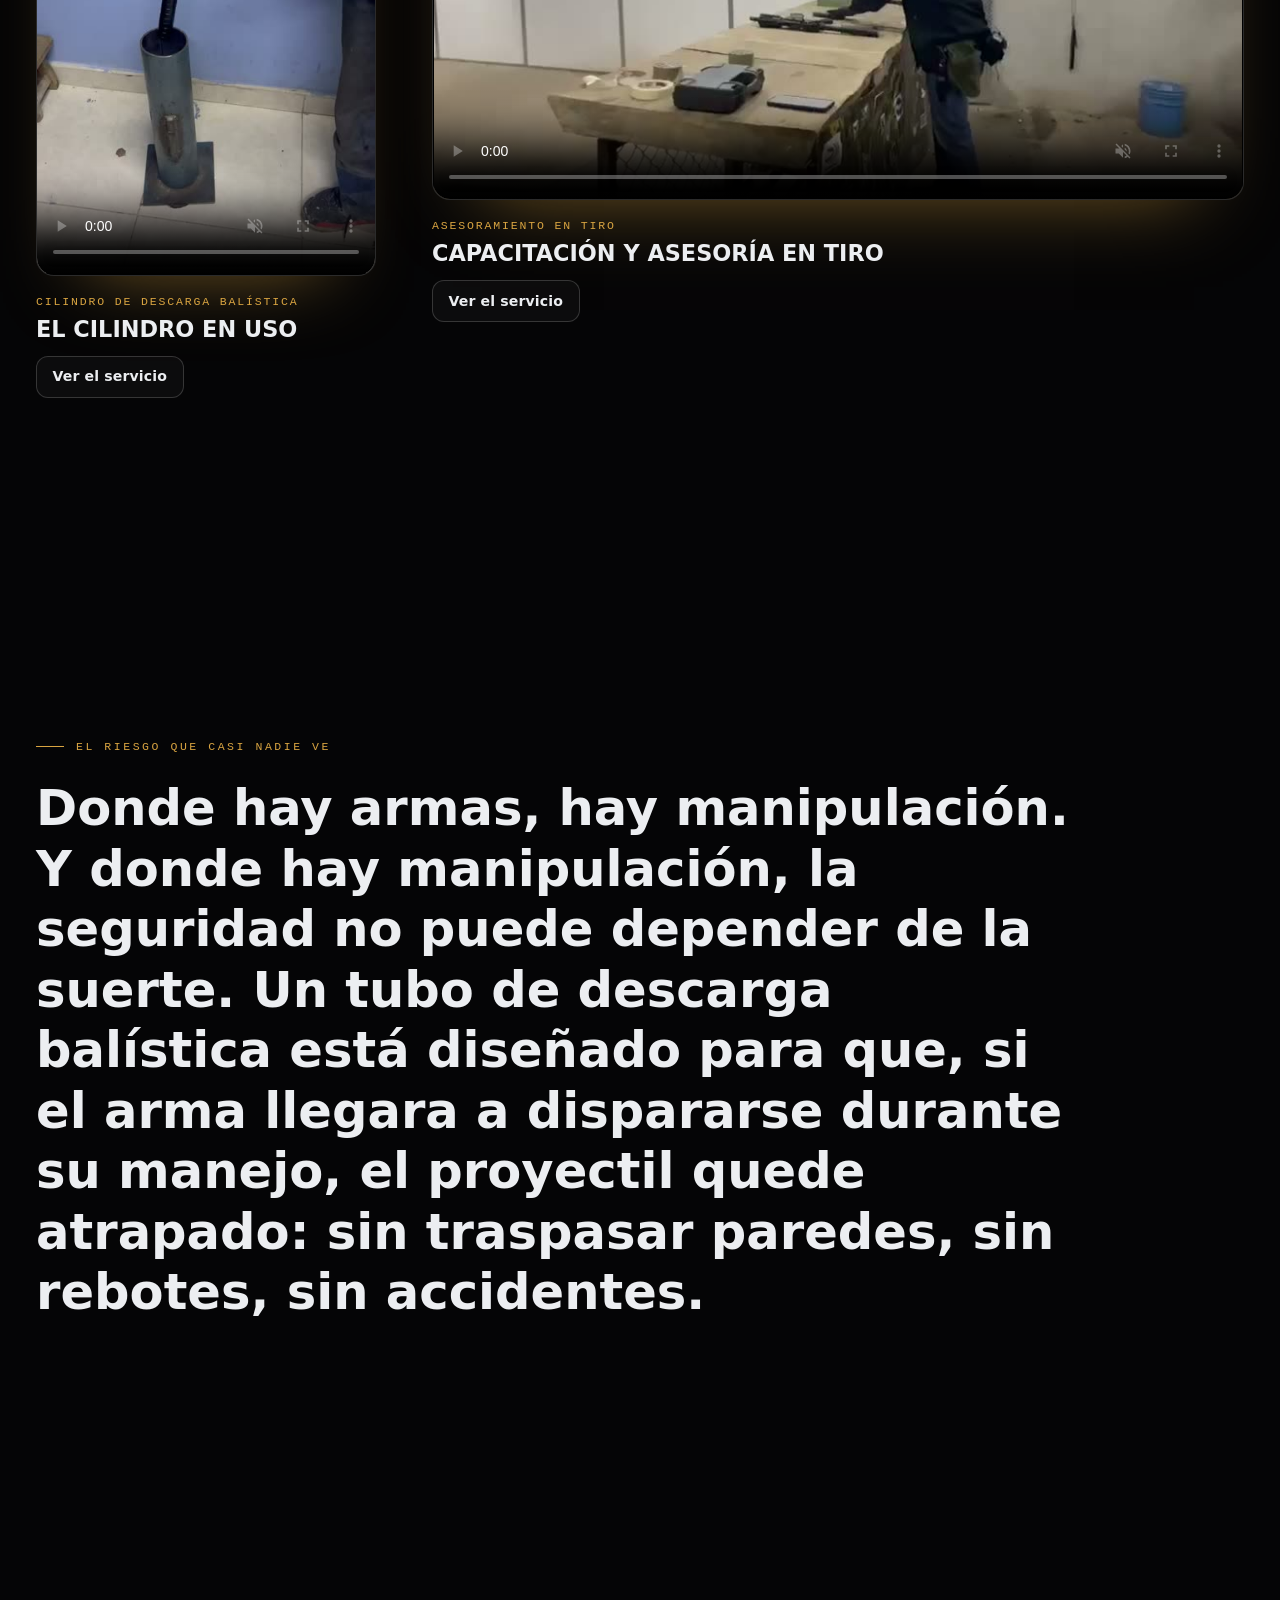
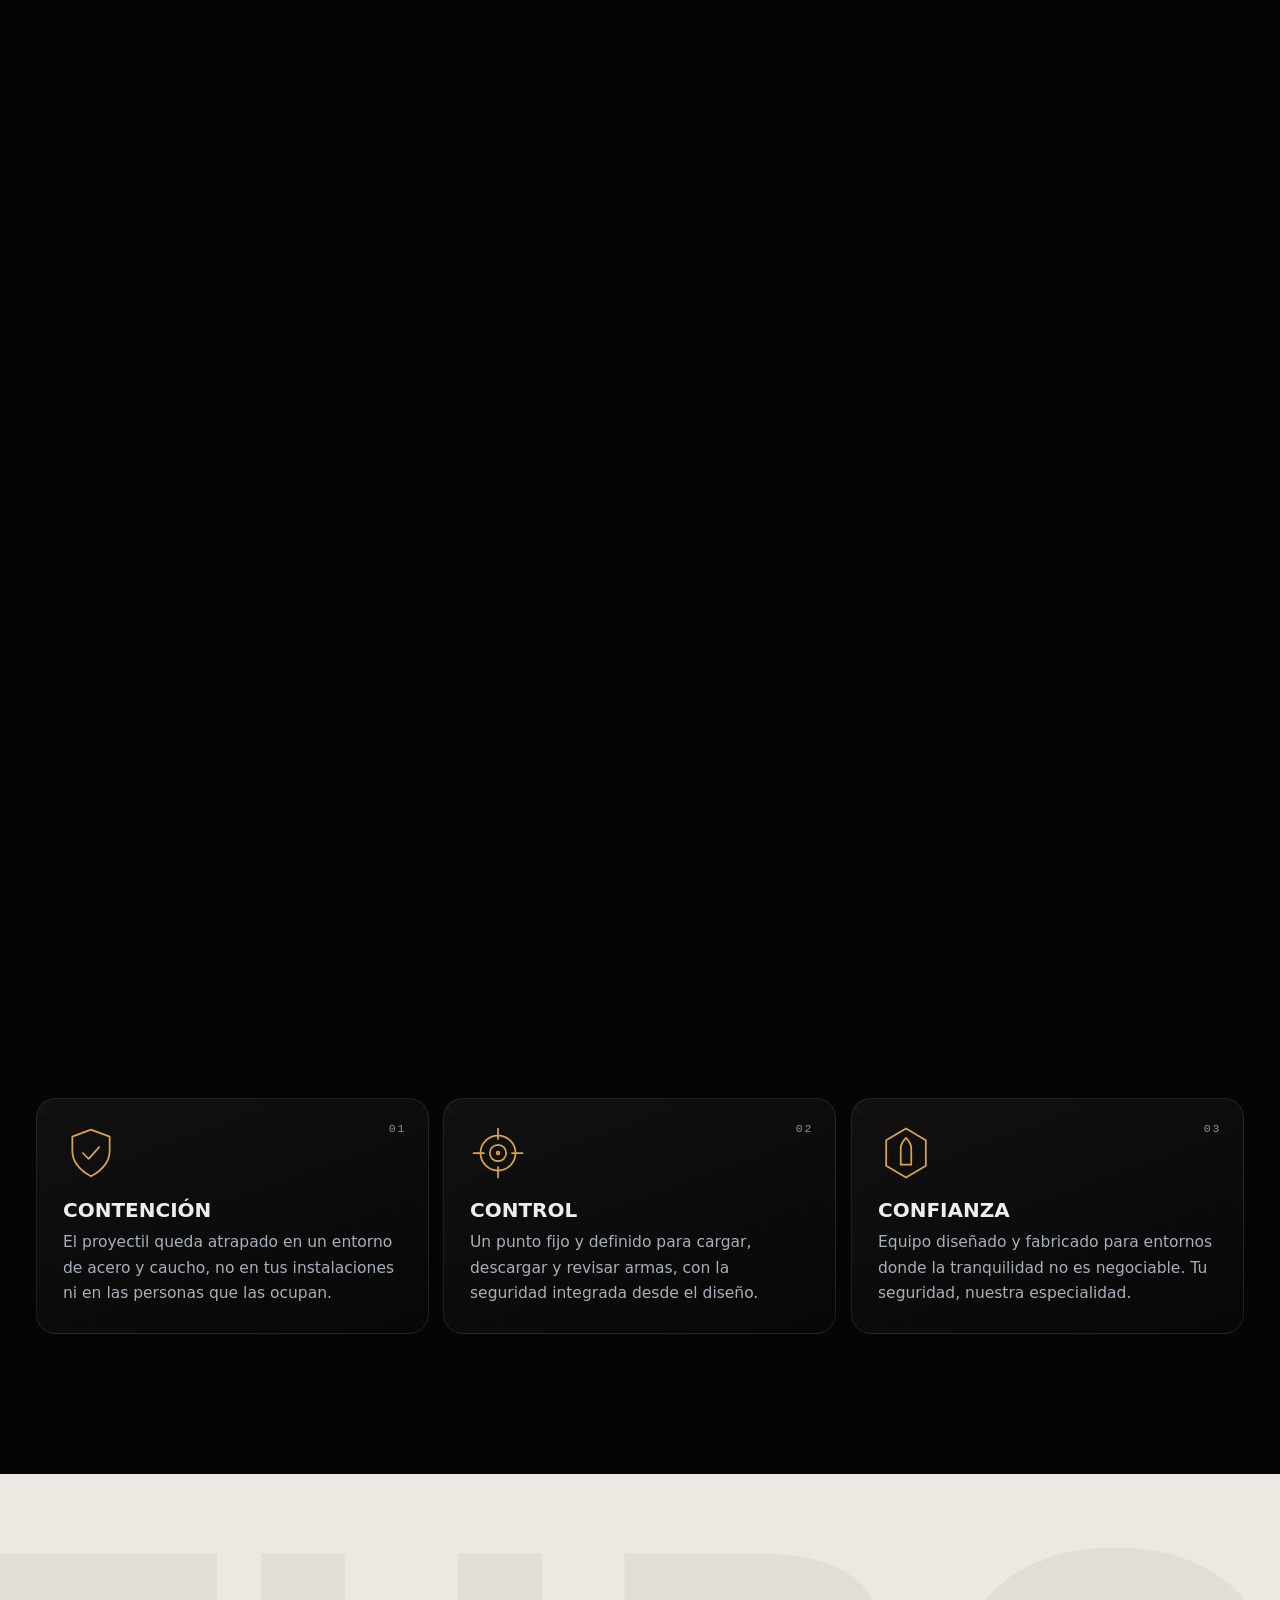
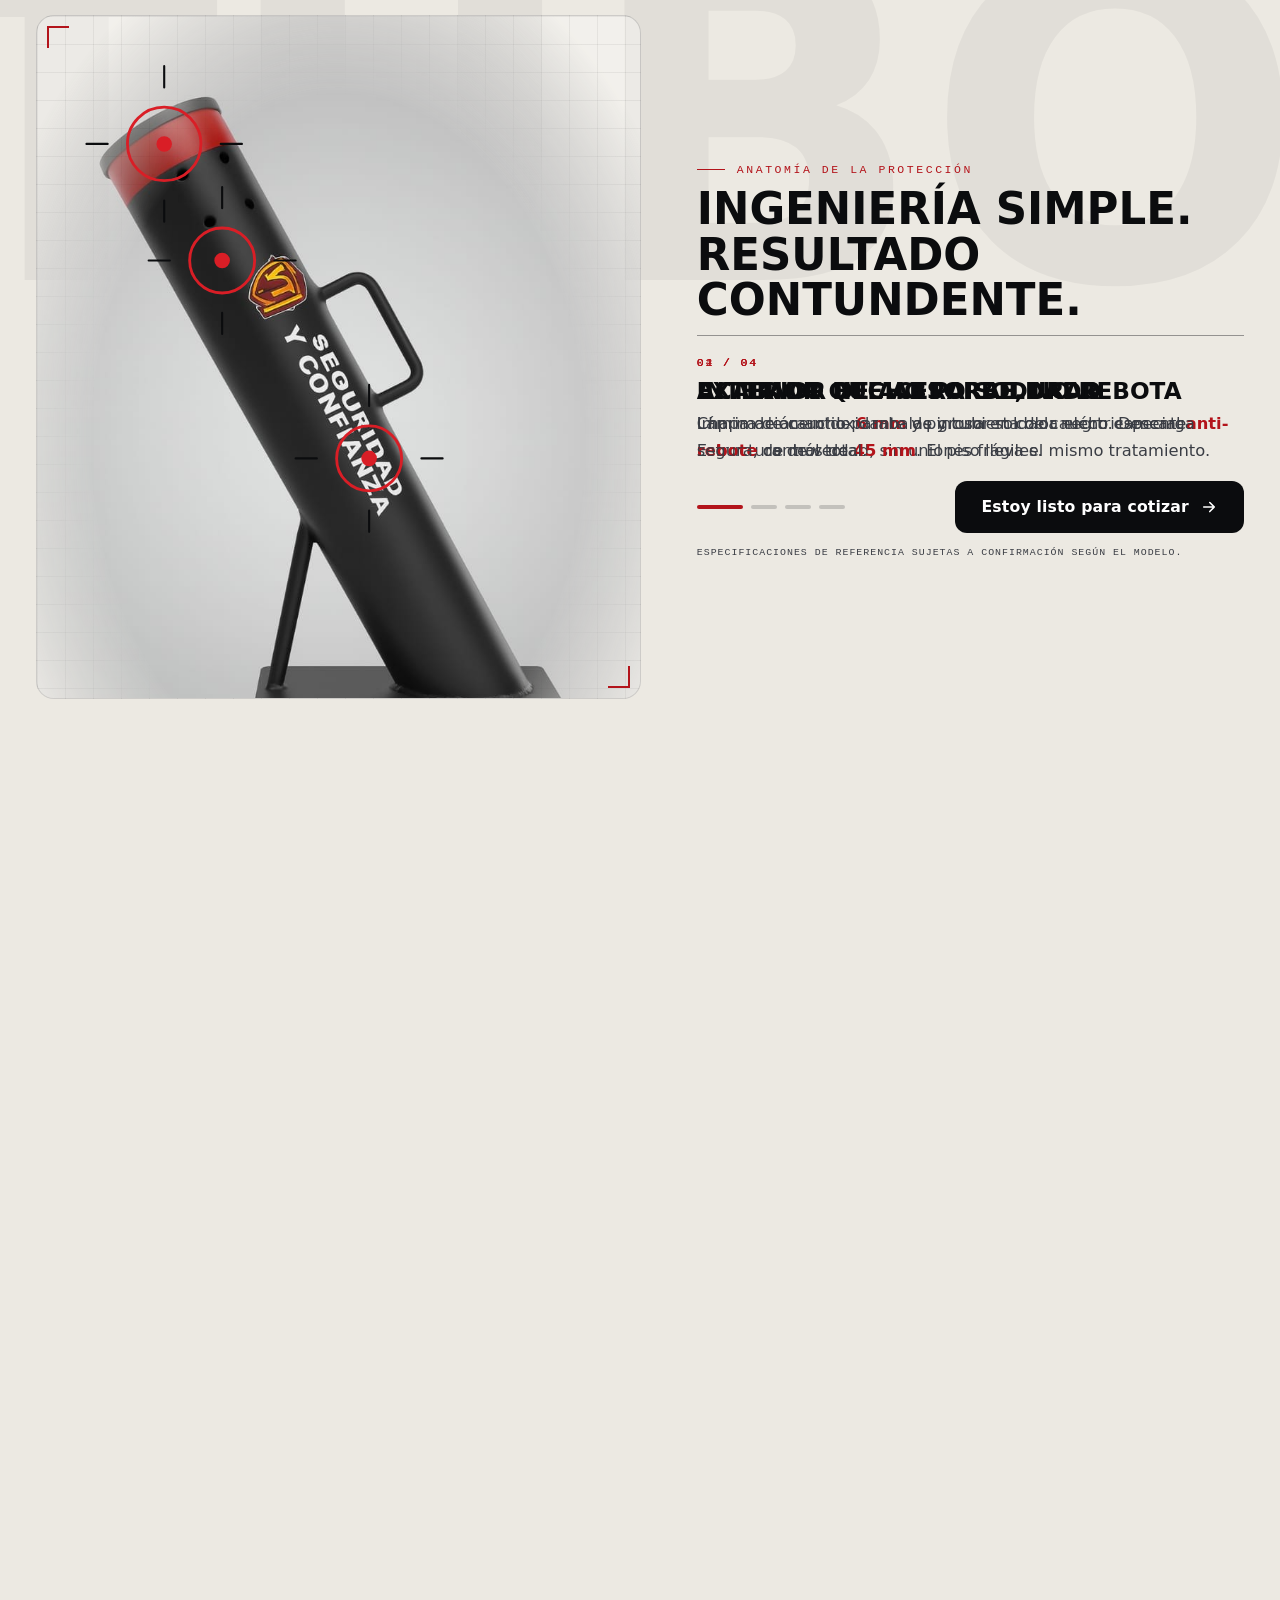
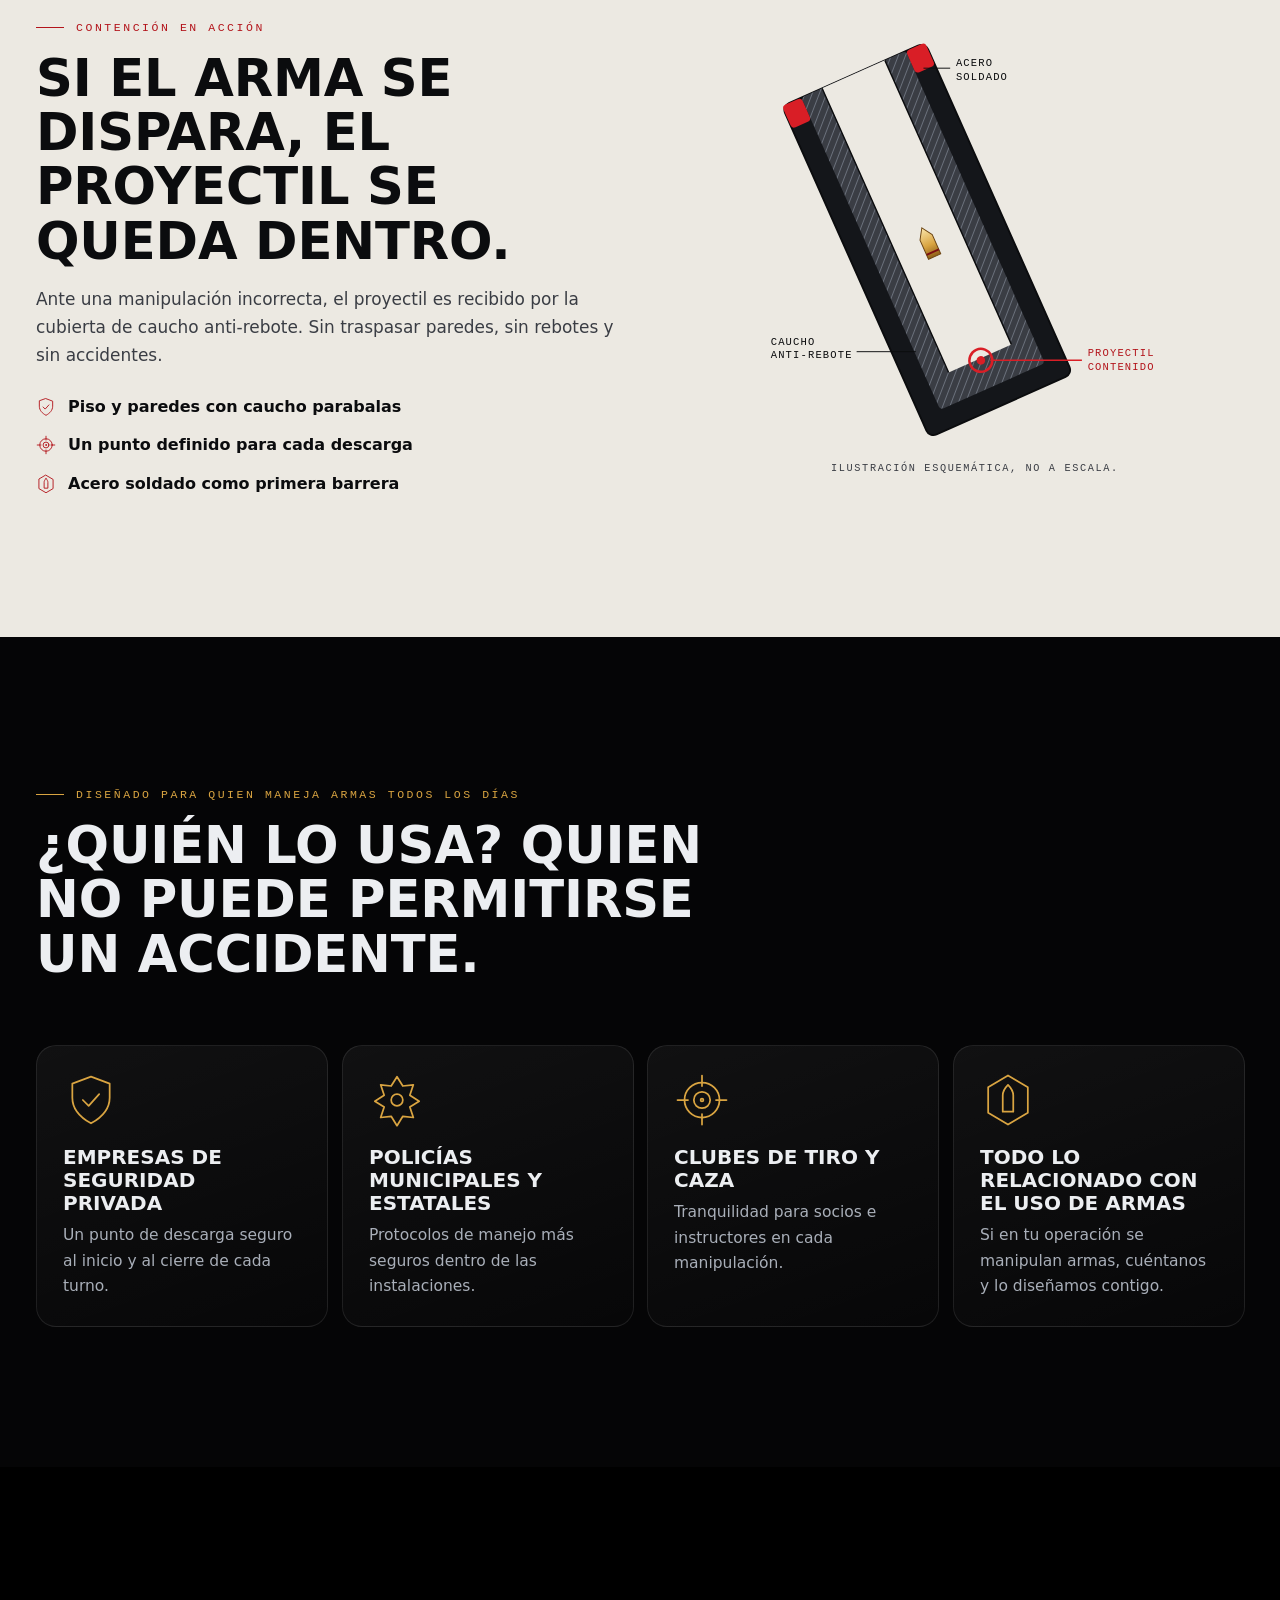
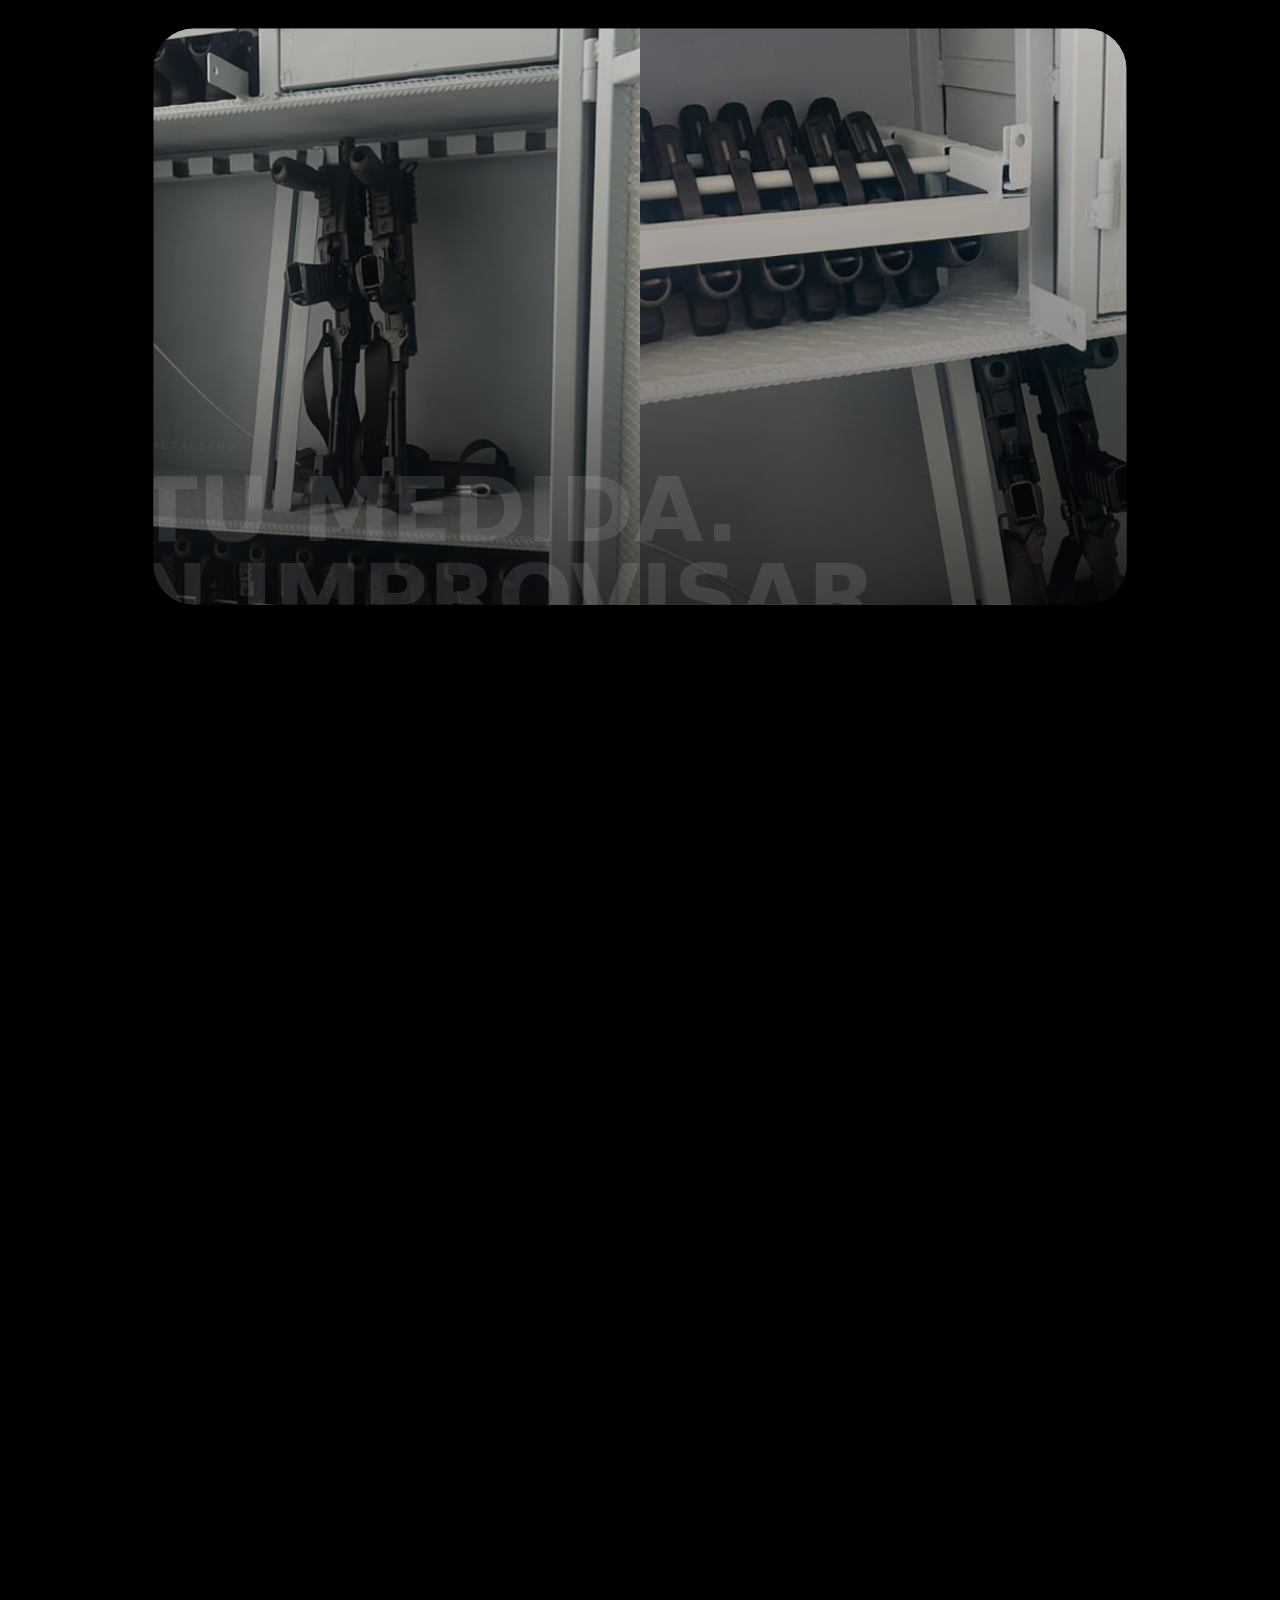
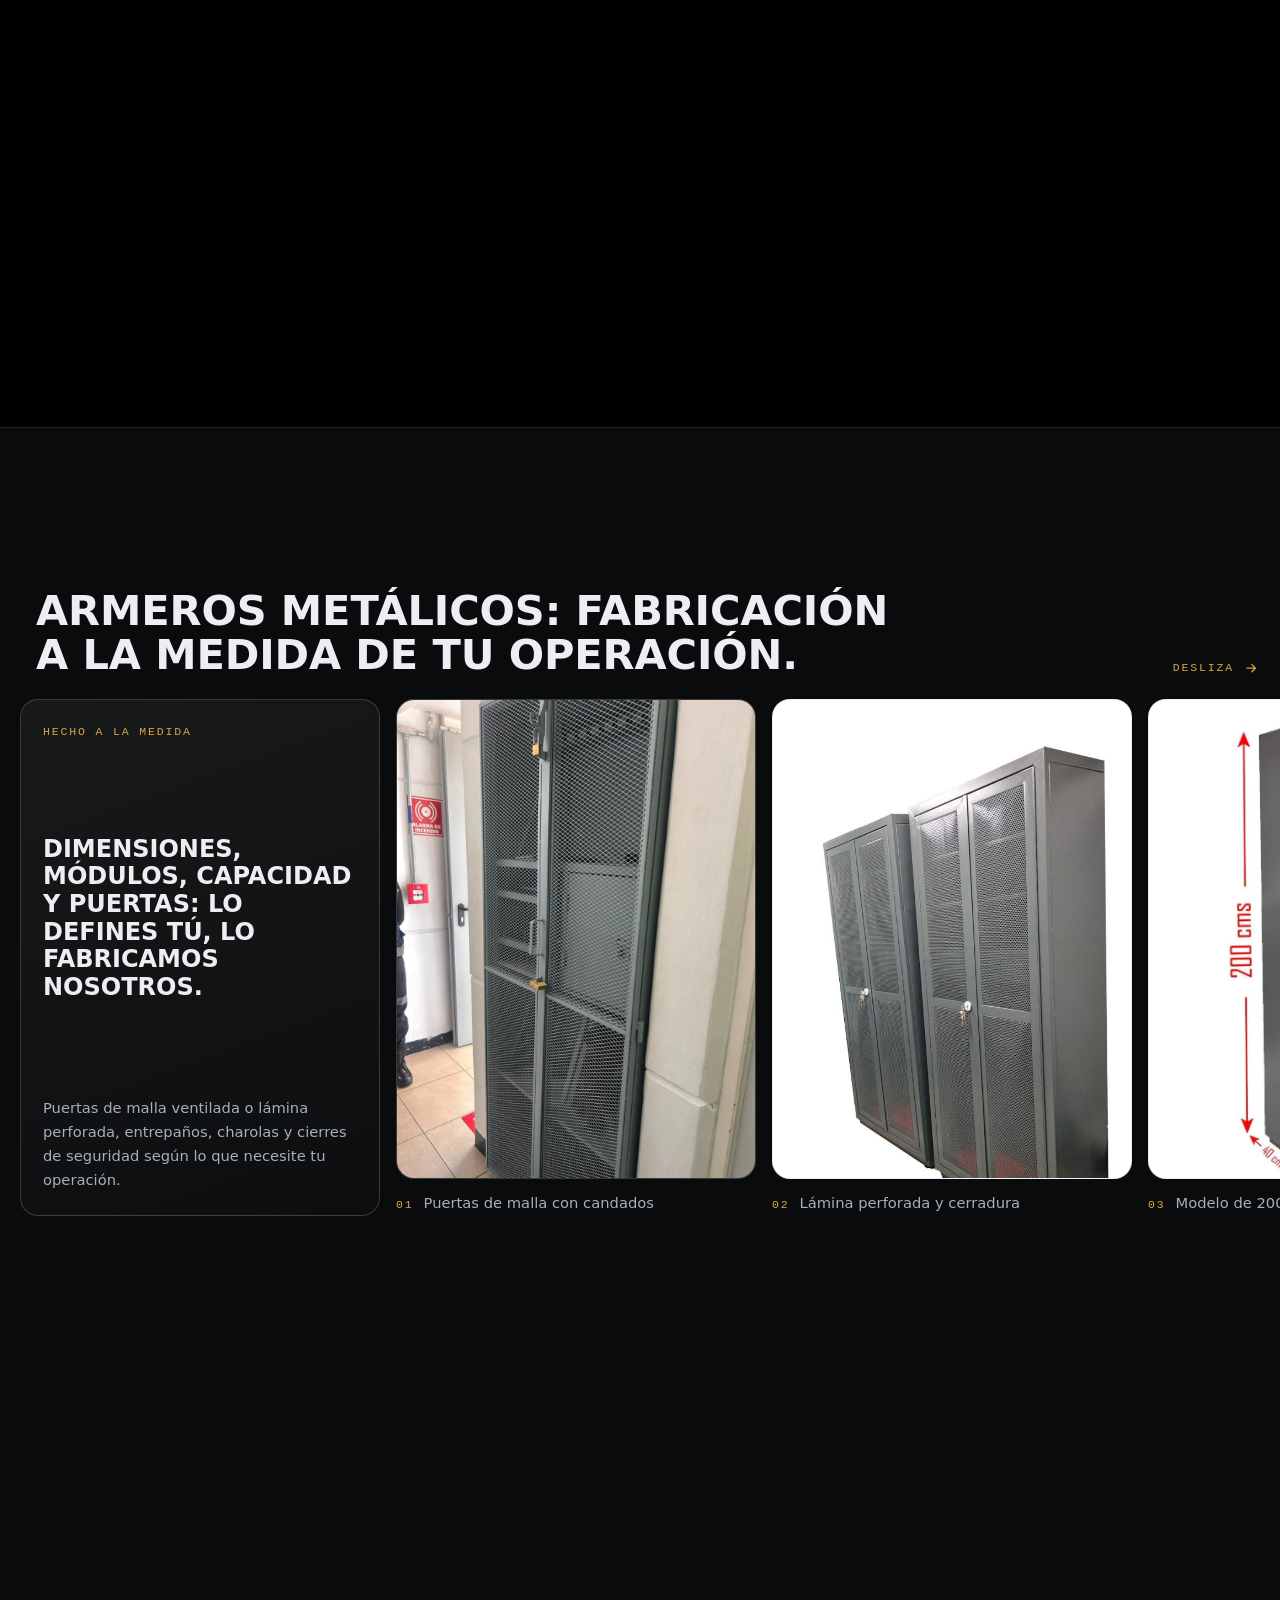
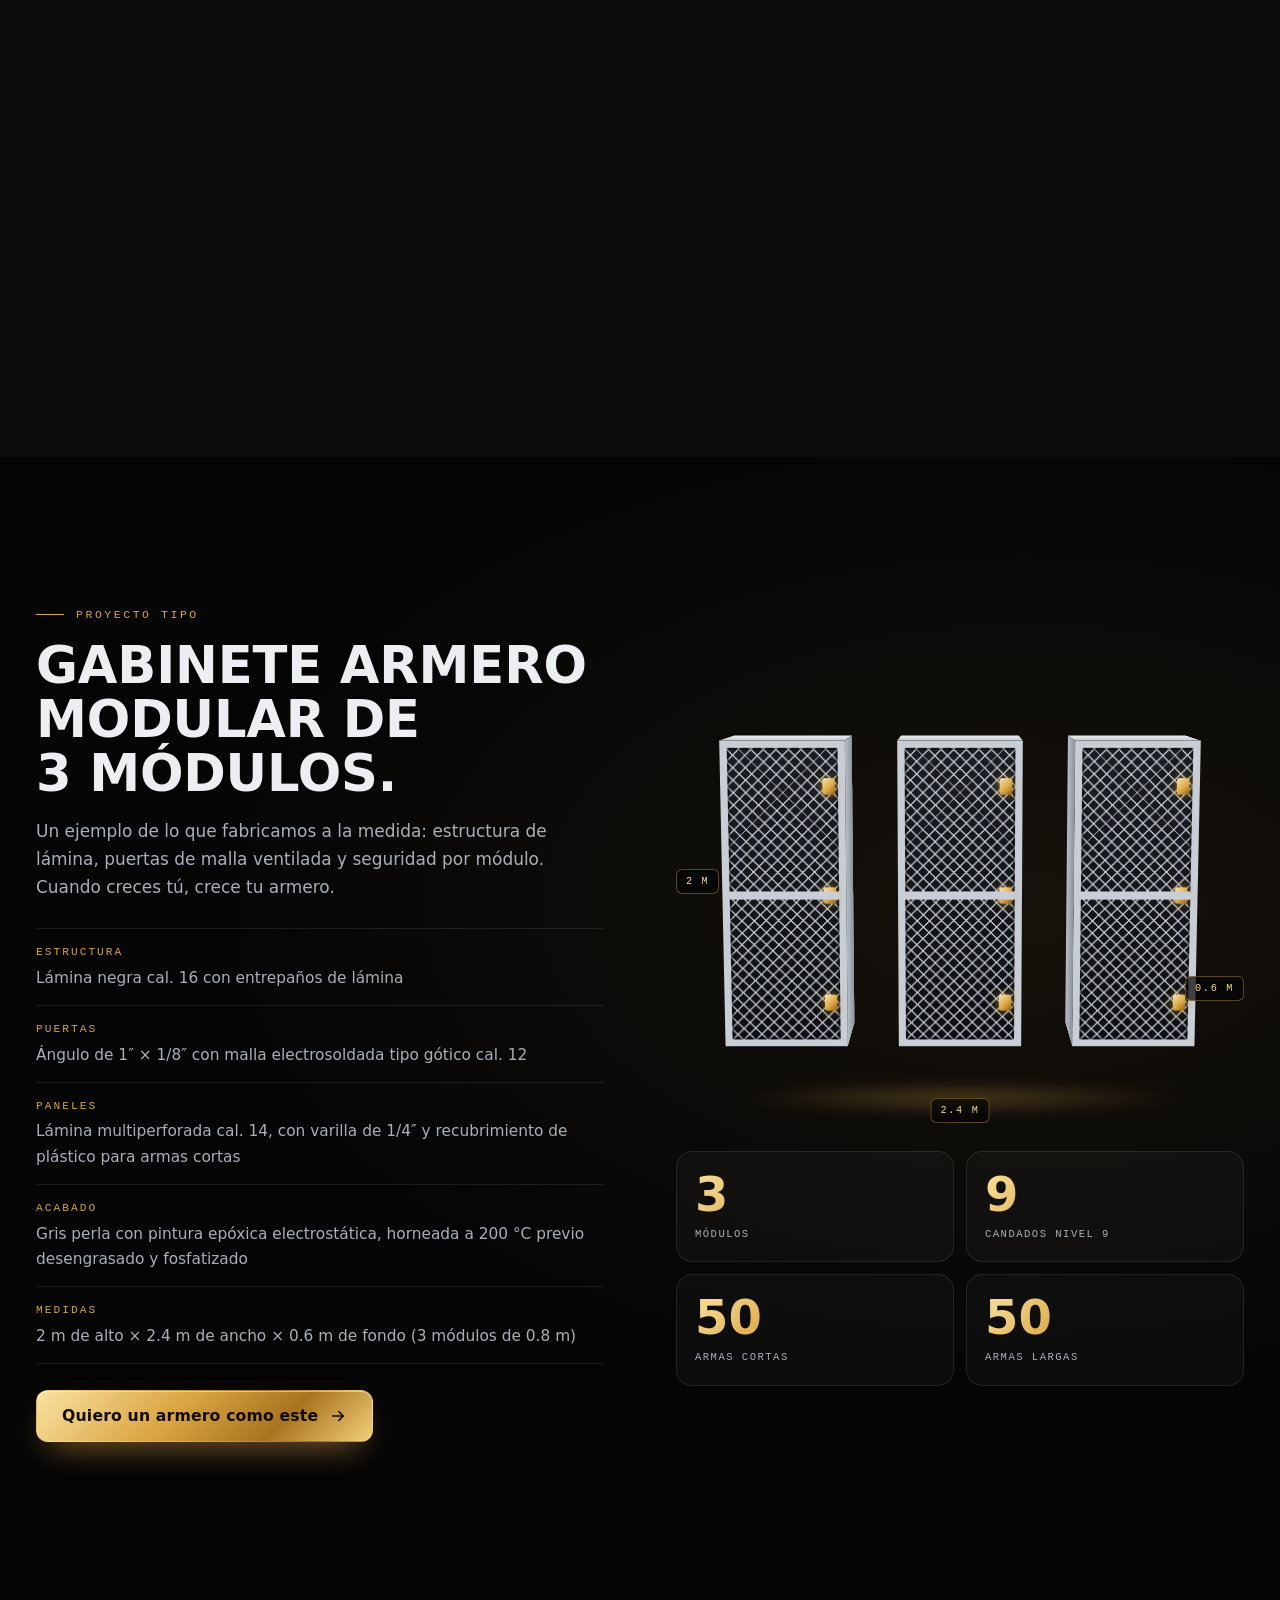
==== commit c1ec0a90: "actualiznado cambios" ====
--- a/index.html
+++ b/index.html
@@ -303,6 +303,45 @@
       </div>
     </section>
 
+    <!-- ============ VIDEOS (a la vista desde el inicio; se reproducen solos, sin sonido) ============ -->
+    <section class="sec sec--dark vids" id="videos" aria-labelledby="h-vids">
+      <div class="wrap">
+        <header class="sec__head">
+          <p class="eyebrow reveal">En video</p>
+          <h2 class="h2 reveal" id="h-vids">Míralo en acción.</h2>
+          <p class="lead reveal">El cilindro de descarga y el asesoramiento en tiro, en video. Toca el video para activar el sonido.</p>
+        </header>
+        <div class="vids__grid">
+          <article class="vcard reveal">
+            <figure class="vid vid--v">
+              <video controls muted loop playsinline preload="metadata" data-autoplay poster="assets/video/tubo-en-uso-poster.jpg" aria-label="Video: el arma dentro del cilindro de descarga balística">
+                <source src="assets/video/tubo-en-uso.mp4" type="video/mp4">
+                Tu navegador no puede reproducir este video.
+              </video>
+            </figure>
+            <div class="vcard__txt">
+              <p class="mono">Cilindro de descarga balística</p>
+              <h3>El cilindro en uso</h3>
+              <a class="btn btn--ghost btn--sm" href="servicios/cilindro-descarga-balistica.html"><span>Ver el servicio</span></a>
+            </div>
+          </article>
+          <article class="vcard reveal">
+            <figure class="vid vid--h">
+              <video controls muted loop playsinline preload="metadata" data-autoplay poster="assets/video/asesoramiento-tiro-poster.jpg" aria-label="Video: asesoramiento en tiro">
+                <source src="assets/video/asesoramiento-tiro.mp4" type="video/mp4">
+                Tu navegador no puede reproducir este video.
+              </video>
+            </figure>
+            <div class="vcard__txt">
+              <p class="mono">Asesoramiento en tiro</p>
+              <h3>Capacitación y asesoría en tiro</h3>
+              <a class="btn btn--ghost btn--sm" href="servicios/asesoramiento-en-tiro.html"><span>Ver el servicio</span></a>
+            </div>
+          </article>
+        </div>
+      </div>
+    </section>
+
     <!-- ============ PROPÓSITO (texto que se ilumina con el scroll) ============ -->
     <section class="sec sec--dark scrub" id="proposito" aria-labelledby="h-prop" data-scrub>
       <div class="scrub__pin">
--- a/styles.css
+++ b/styles.css
@@ -1650,7 +1650,7 @@
 /* Simulación de un disparo dentro del cilindro */
 .sim__grid { display: grid; gap: 28px; align-items: start; }
 .sim__fig { margin: 0; padding: 20px 16px 16px; border: 1px solid var(--line-2); border-radius: 22px; background: radial-gradient(80% 55% at 50% 0%, rgba(217, 164, 65, .12), transparent 70%), #08090b; }
-.sim__svg { width: min(100%, 400px); height: auto; margin-inline: auto; overflow: visible; }
+.sim__svg { width: min(100%, 520px); height: auto; margin-inline: auto; overflow: visible; }
 .sim__fig figcaption { margin-top: 10px; text-align: center; color: var(--tx-3); font-size: .64rem; }
 .sim__copy { display: grid; gap: 16px; }
 .sim__steps { display: grid; gap: 10px; }
@@ -1669,20 +1669,37 @@
 .aviso p { color: var(--tx-2); font-size: .95rem; }
 
 /* Piezas de la simulación (el estado base = fotograma final; así con «reducir movimiento» se ve completa) */
-.sim__gun { transform: translate(180px, 203px); }
+.sim__gun { transform: translateY(192px); }
 .sim__flash { opacity: 0; transform-box: fill-box; transform-origin: center; }
-.sim__trail { opacity: 0; transform-box: fill-box; transform-origin: 50% 100%; }
-.sim__bullet { transform: translate(180px, 378px); }
+.sim__chan { transform-box: fill-box; transform-origin: 50% 0; }
+.sim__bullet { transform: translateY(308px); }
 .sim__hit { opacity: 0; transform-box: fill-box; transform-origin: center; }
-.sim__floor { transform-box: fill-box; transform-origin: 50% 100%; }
 .sim__tag { opacity: 1; }
 .sim__gun { animation: simGun 8s linear infinite; }
 .sim__flash { animation: simFlash 8s linear infinite; }
-.sim__trail { animation: simTrail 8s linear infinite; }
+.sim__chan { animation: simChan 8s linear infinite; }
 .sim__bullet { animation: simBullet 8s linear infinite; }
 .sim__hit { animation: simHit 8s ease-out infinite; }
-.sim__floor { animation: simFloor 8s ease-out infinite; }
 .sim__tag { animation: simTag 8s linear infinite; }
+
+/* Materiales del relleno (leyenda) */
+.mats { display: grid; gap: 10px; }
+.mats li { display: flex; align-items: center; gap: 14px; padding: 12px 14px; border: 1px solid var(--line); border-radius: 14px; background: rgba(255, 255, 255, .03); }
+.mats svg { flex: none; width: 46px; height: 46px; border: 1px solid var(--line-2); border-radius: 10px; }
+.mats strong { display: block; font-family: var(--f-display); font-size: 1rem; line-height: 1.2; text-transform: uppercase; }
+.mats span { color: var(--tx-2); font-size: .9rem; }
+.mats__note { color: var(--tx-2); font-size: .95rem; }
+.mats__note strong { color: var(--gold-hi); font-weight: 600; }
+
+/* Videos en el inicio */
+.vids { padding-top: 0; }
+.vids__grid { display: grid; gap: 36px; align-items: start; }
+.vcard { display: grid; gap: 16px; }
+.vcard .vid video { box-shadow: 0 40px 80px -50px rgba(217, 164, 65, .6); }
+.vcard__txt { display: grid; gap: 6px; justify-items: start; }
+.vcard__txt .mono { color: var(--gold); }
+.vcard__txt h3 { font-family: var(--f-display); font-weight: 700; font-size: clamp(1.1rem, 2.2vw, 1.4rem); line-height: 1.14; text-transform: uppercase; }
+.vcard__txt .btn { margin-top: 8px; }
 
 /* Video */
 .vid__grid { display: grid; gap: 28px; align-items: center; }
@@ -1709,15 +1726,15 @@
 .sp-more .mono { display: block; color: var(--gold); }
 
 @keyframes simS1 { 0%, 22% { border-color: rgba(217, 164, 65, .4); background: rgba(217, 164, 65, .06); color: var(--tx); } 24%, 100% { border-color: var(--line); background: rgba(255, 255, 255, .02); color: var(--tx-3); } }
-@keyframes simS2 { 0%, 22% { border-color: var(--line); background: rgba(255, 255, 255, .02); color: var(--tx-3); } 24%, 36% { border-color: rgba(217, 164, 65, .4); background: rgba(217, 164, 65, .06); color: var(--tx); } 38%, 100% { border-color: var(--line); background: rgba(255, 255, 255, .02); color: var(--tx-3); } }
-@keyframes simS3 { 0%, 36% { border-color: var(--line); background: rgba(255, 255, 255, .02); color: var(--tx-3); } 38%, 96% { border-color: rgba(217, 164, 65, .4); background: rgba(217, 164, 65, .06); color: var(--tx); } 98%, 100% { border-color: var(--line); background: rgba(255, 255, 255, .02); color: var(--tx-3); } }
+@keyframes simS2 { 0%, 22% { border-color: var(--line); background: rgba(255, 255, 255, .02); color: var(--tx-3); } 24%, 44% { border-color: rgba(217, 164, 65, .4); background: rgba(217, 164, 65, .06); color: var(--tx); } 46%, 100% { border-color: var(--line); background: rgba(255, 255, 255, .02); color: var(--tx-3); } }
+@keyframes simS3 { 0%, 44% { border-color: var(--line); background: rgba(255, 255, 255, .02); color: var(--tx-3); } 46%, 96% { border-color: rgba(217, 164, 65, .4); background: rgba(217, 164, 65, .06); color: var(--tx); } 98%, 100% { border-color: var(--line); background: rgba(255, 255, 255, .02); color: var(--tx-3); } }
 @keyframes simGun {
-  0% { transform: translate(180px, 83px); opacity: 0; }
+  0% { transform: translateY(72px); opacity: 0; }
   8% { opacity: 1; }
-  18%, 22% { transform: translate(180px, 203px); opacity: 1; }
-  23% { transform: translate(180px, 191px); opacity: 1; }
-  27%, 92% { transform: translate(180px, 203px); opacity: 1; }
-  100% { transform: translate(180px, 83px); opacity: 0; }
+  18%, 22% { transform: translateY(192px); opacity: 1; }
+  23% { transform: translateY(180px); opacity: 1; }
+  27%, 92% { transform: translateY(192px); opacity: 1; }
+  100% { transform: translateY(72px); opacity: 0; }
 }
 @keyframes simFlash {
   0%, 22% { opacity: 0; transform: scale(.4); }
@@ -1725,32 +1742,34 @@
   27% { opacity: .75; transform: scale(1.3); }
   31%, 100% { opacity: 0; transform: scale(1.5); }
 }
-@keyframes simTrail {
-  0%, 23% { opacity: 0; transform: scaleY(.2); }
-  24% { opacity: .95; transform: scaleY(1); }
-  33% { opacity: .95; transform: scaleY(1); }
-  35%, 100% { opacity: 0; transform: scaleY(1); }
-}
+/* La ojiva entra, atraviesa las primeras capas y se frena (ilustrativo) */
 @keyframes simBullet {
-  0%, 23% { transform: translate(180px, 216px); opacity: 0; }
-  24% { transform: translate(180px, 220px); opacity: 1; }
-  33% { transform: translate(180px, 372px); opacity: 1; }
-  34%, 95% { transform: translate(180px, 378px); opacity: 1; }
-  98%, 100% { transform: translate(180px, 378px); opacity: 0; }
+  0%, 23% { transform: translateY(198px); opacity: 0; }
+  24% { transform: translateY(202px); opacity: 1; }
+  27% { transform: translateY(226px); opacity: 1; }
+  31% { transform: translateY(252px); opacity: 1; }
+  36% { transform: translateY(280px); opacity: 1; }
+  42% { transform: translateY(300px); opacity: 1; }
+  46%, 95% { transform: translateY(308px); opacity: 1; }
+  98%, 100% { transform: translateY(308px); opacity: 0; }
+}
+@keyframes simChan {
+  0%, 24% { transform: scaleY(0); opacity: 1; }
+  27% { transform: scaleY(.24); }
+  31% { transform: scaleY(.48); }
+  36% { transform: scaleY(.74); }
+  42% { transform: scaleY(.93); }
+  46%, 95% { transform: scaleY(1); opacity: 1; }
+  98%, 100% { transform: scaleY(1); opacity: 0; }
 }
 @keyframes simHit {
-  0%, 33% { opacity: 0; transform: scale(.3); }
-  35% { opacity: 1; transform: scale(1); }
-  52%, 100% { opacity: 0; transform: scale(3); }
-}
-@keyframes simFloor {
-  0%, 33% { transform: scaleY(1); }
-  35% { transform: scaleY(.9); }
-  46%, 100% { transform: scaleY(1); }
+  0%, 45% { opacity: 0; transform: scale(.3); }
+  47% { opacity: 1; transform: scale(1); }
+  62%, 100% { opacity: 0; transform: scale(3); }
 }
 @keyframes simTag {
-  0%, 35% { opacity: 0; }
-  40%, 94% { opacity: 1; }
+  0%, 46% { opacity: 0; }
+  52%, 94% { opacity: 1; }
   98%, 100% { opacity: 0; }
 }
 
@@ -1781,3 +1800,6 @@
   .feat__grid { grid-template-columns: repeat(4, minmax(0, 1fr)); }
   .gal { grid-template-columns: repeat(5, minmax(0, 1fr)); }
 }
+@media (min-width: 960px) {
+  .vids__grid { grid-template-columns: 340px minmax(0, 1fr); gap: 56px; align-items: center; }
+}
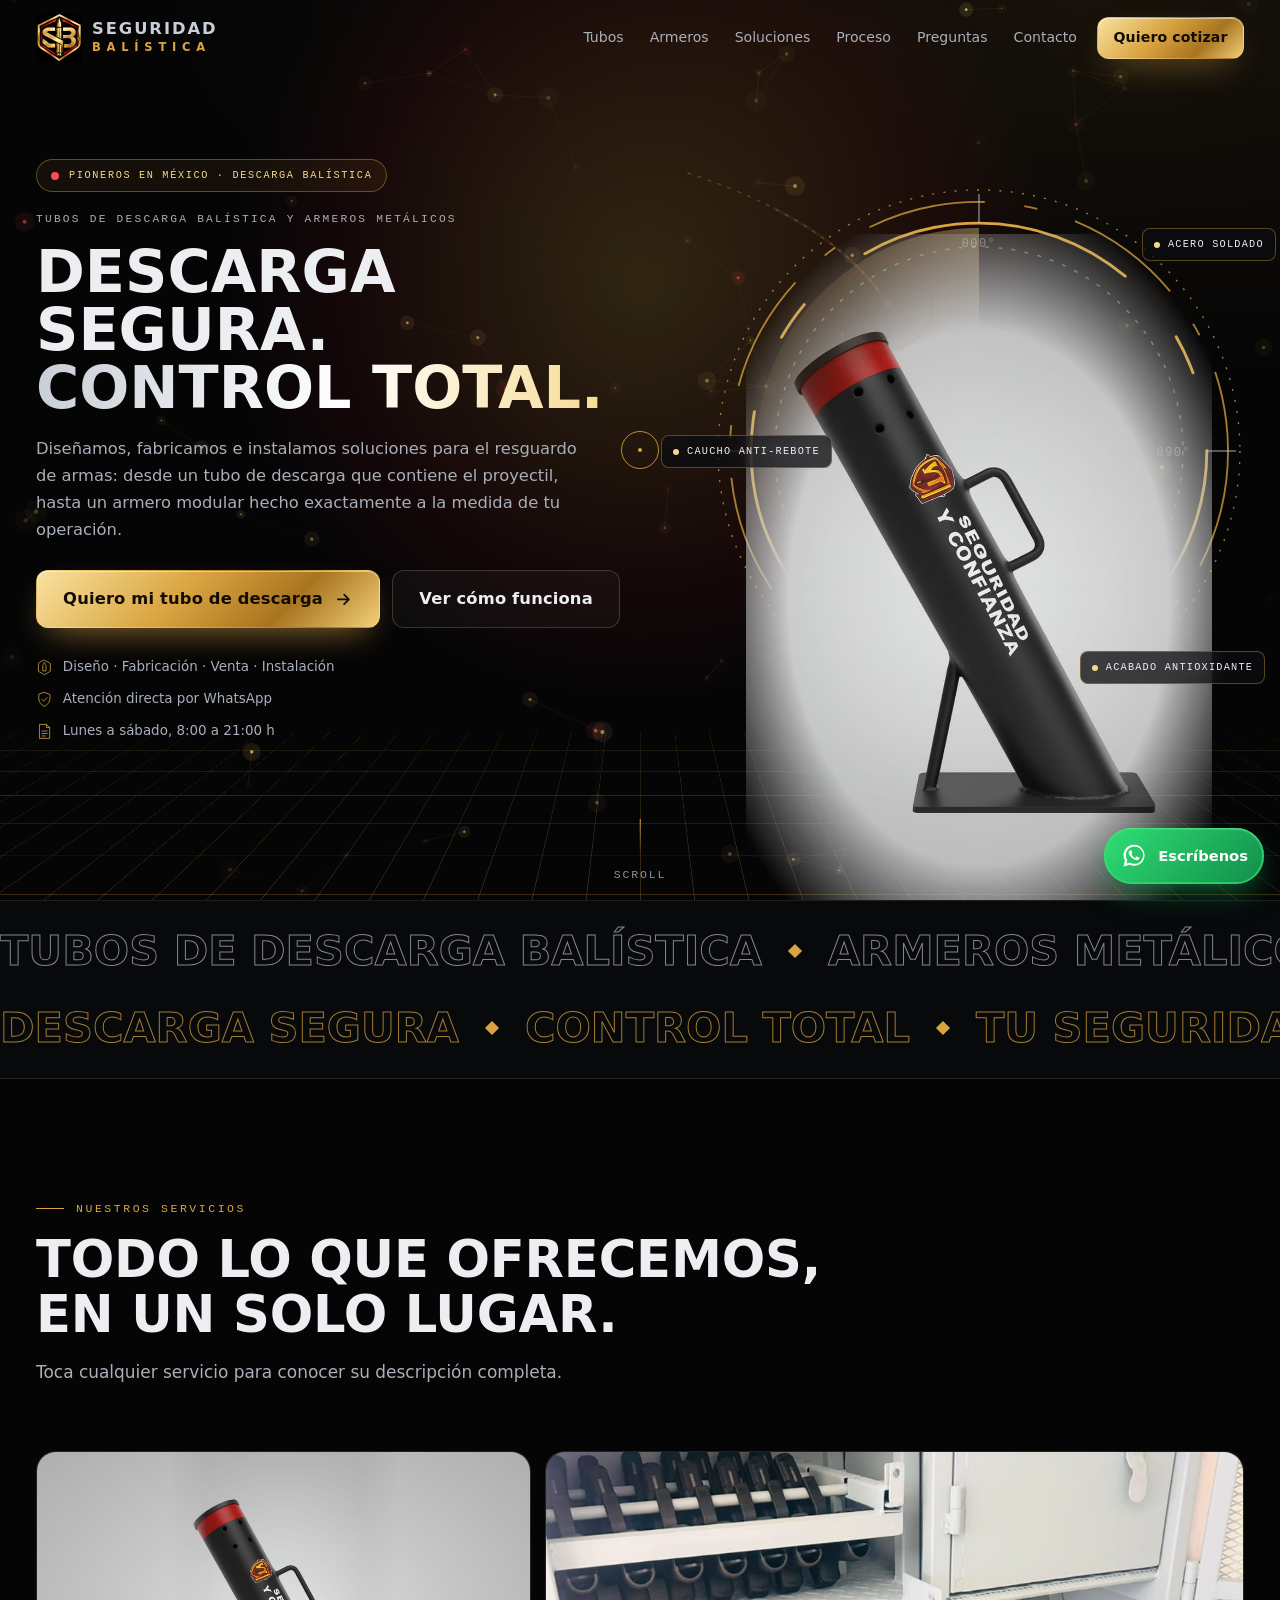
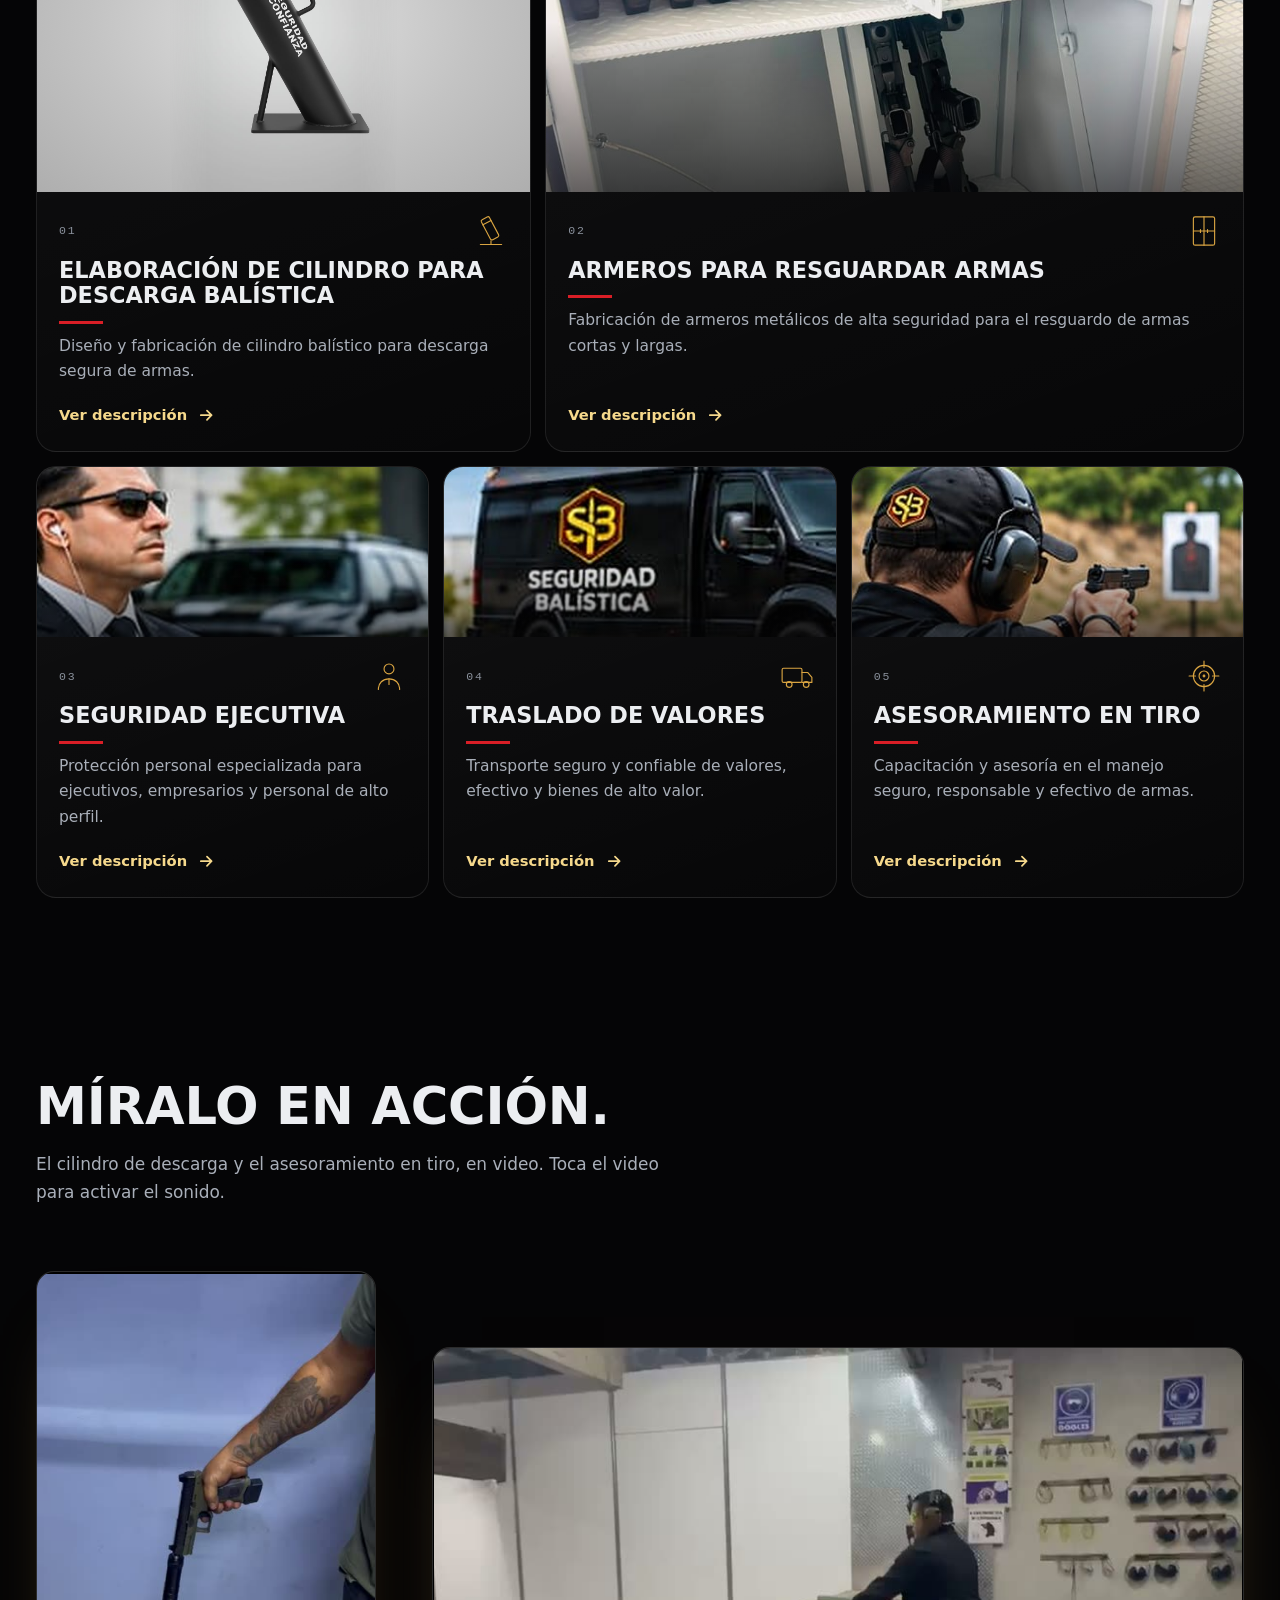
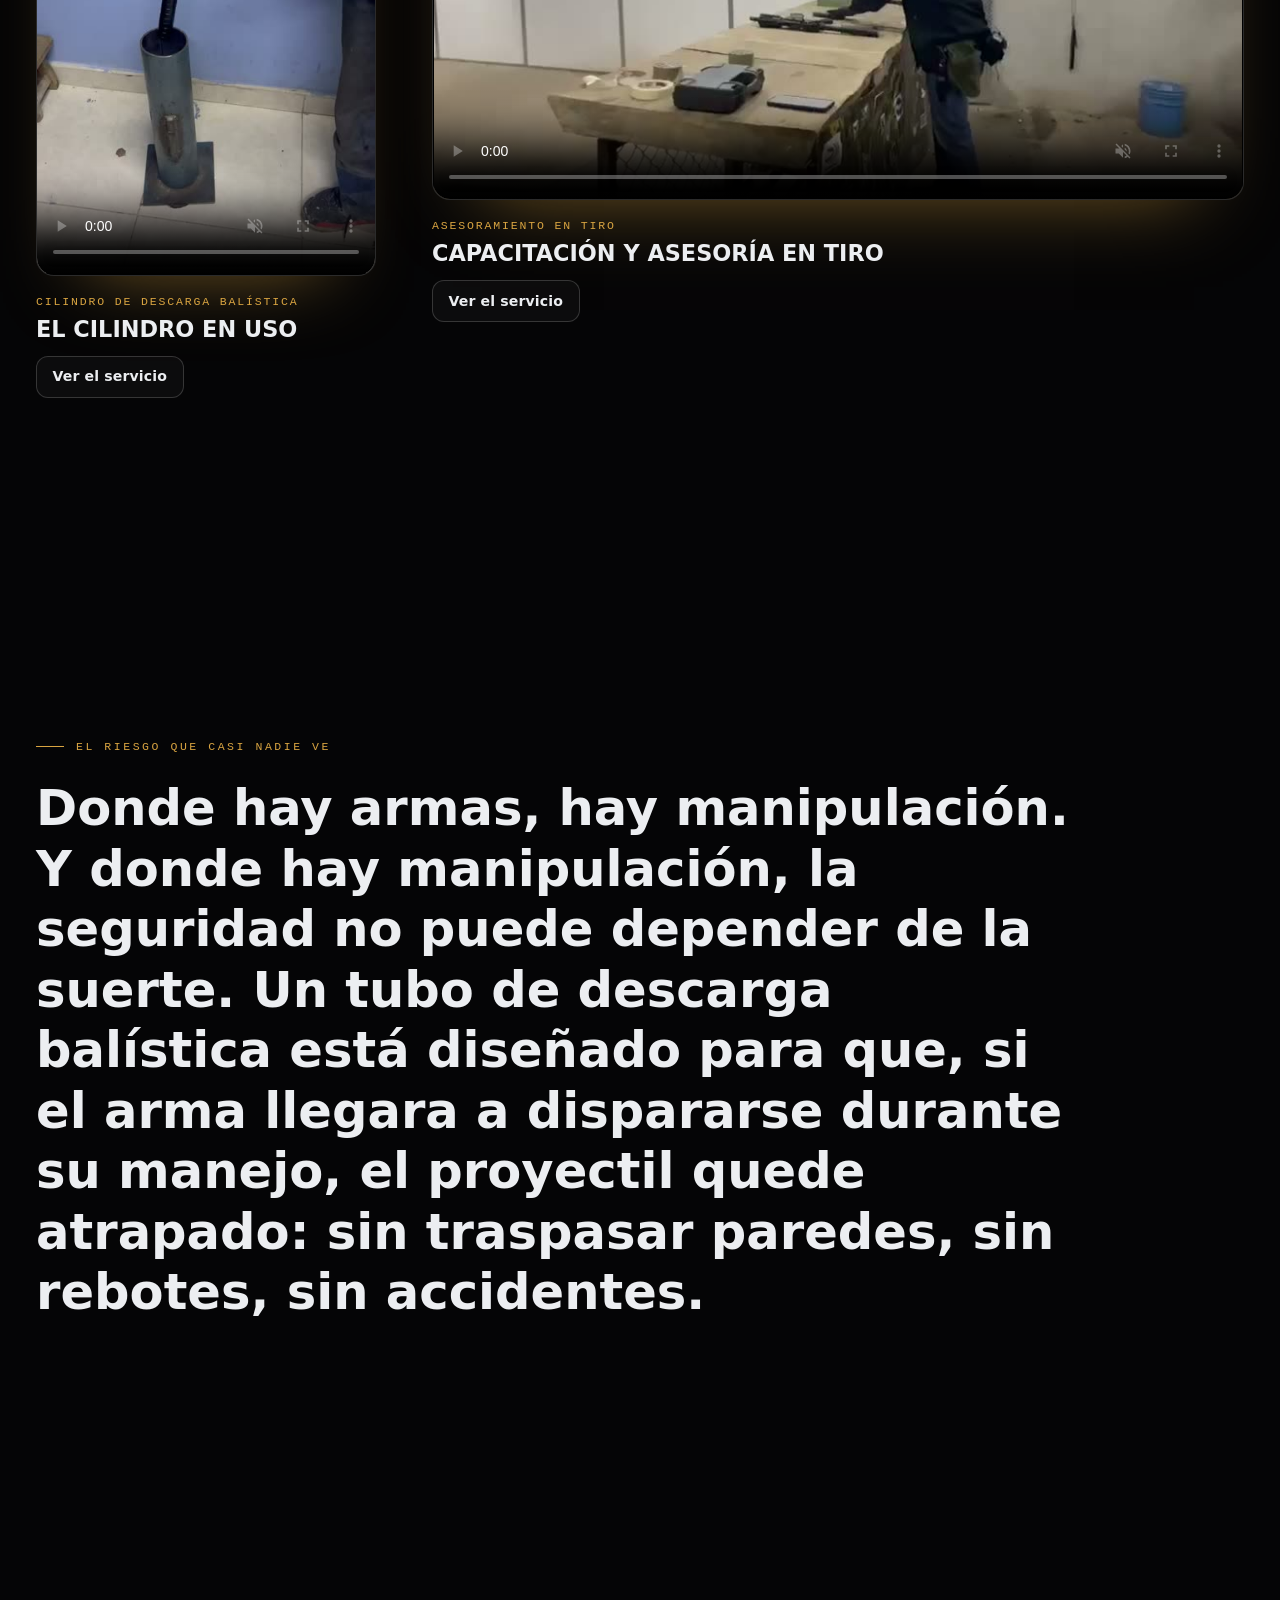
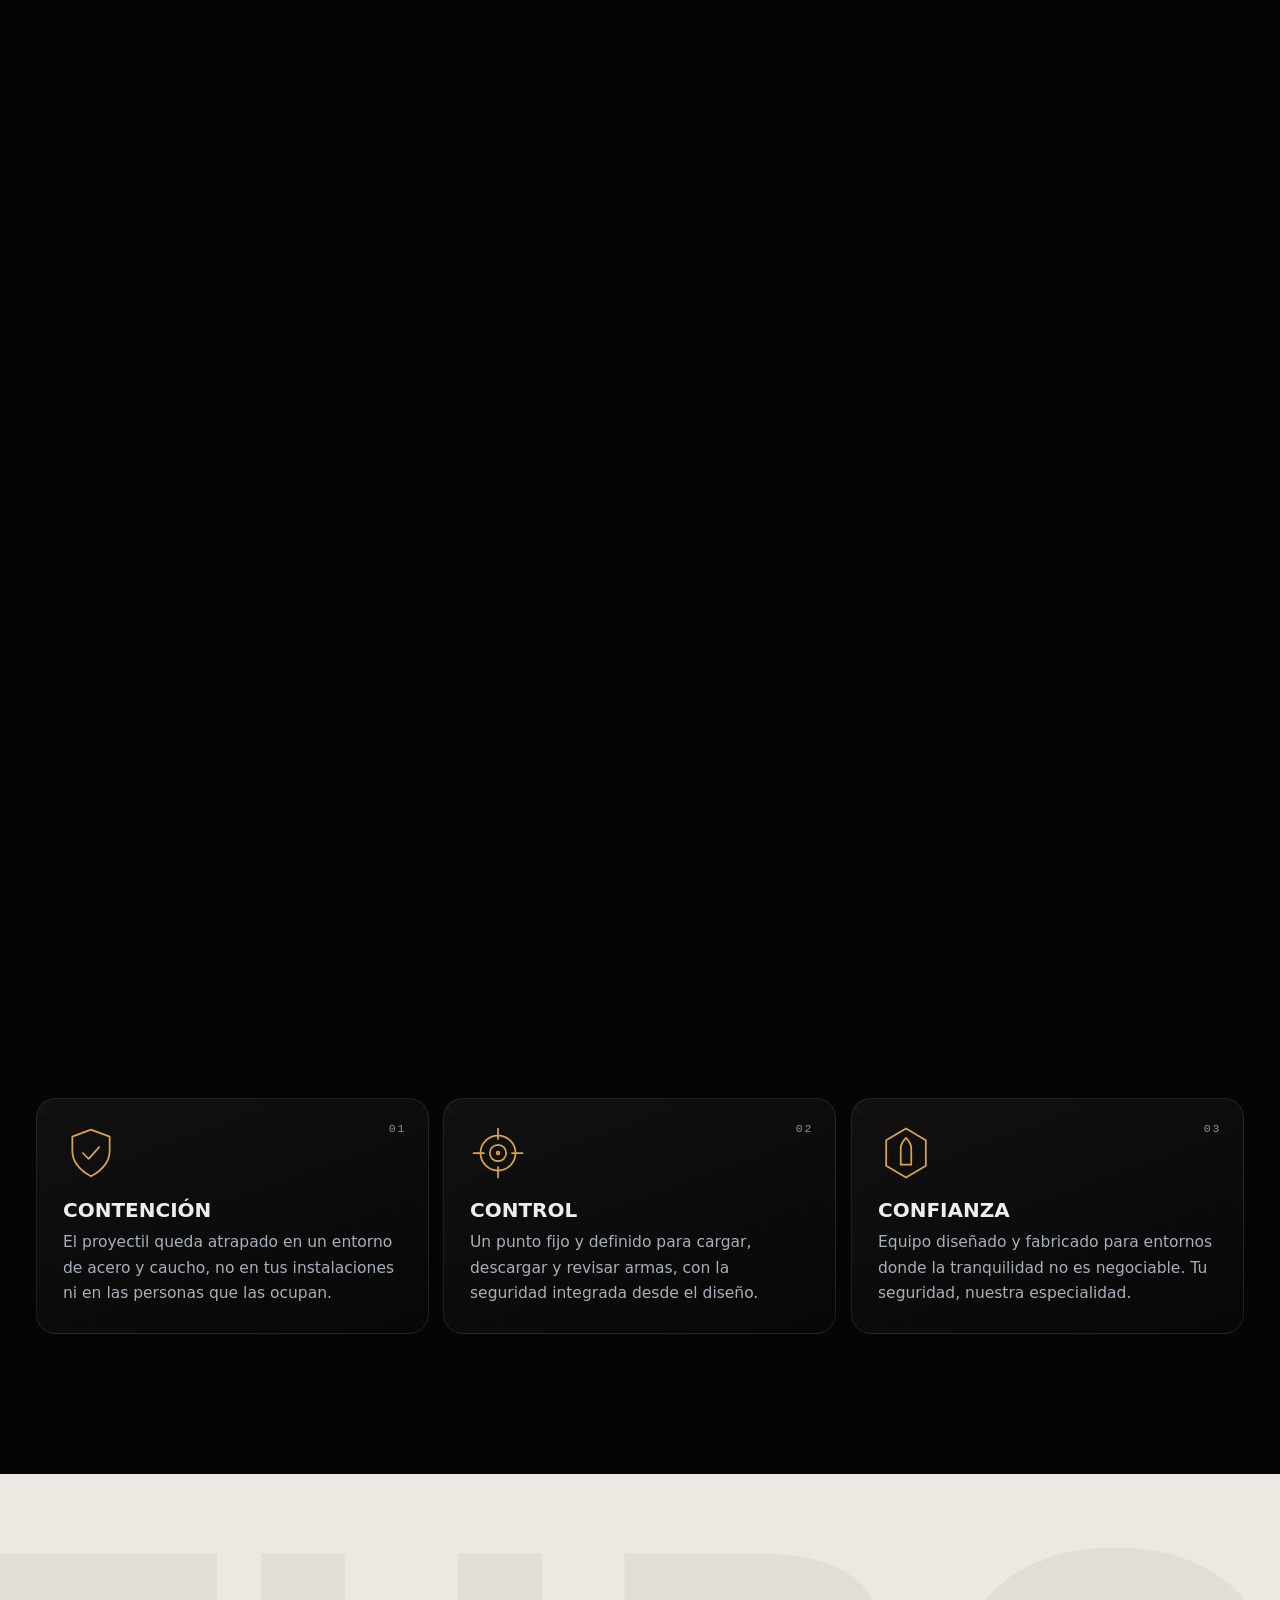
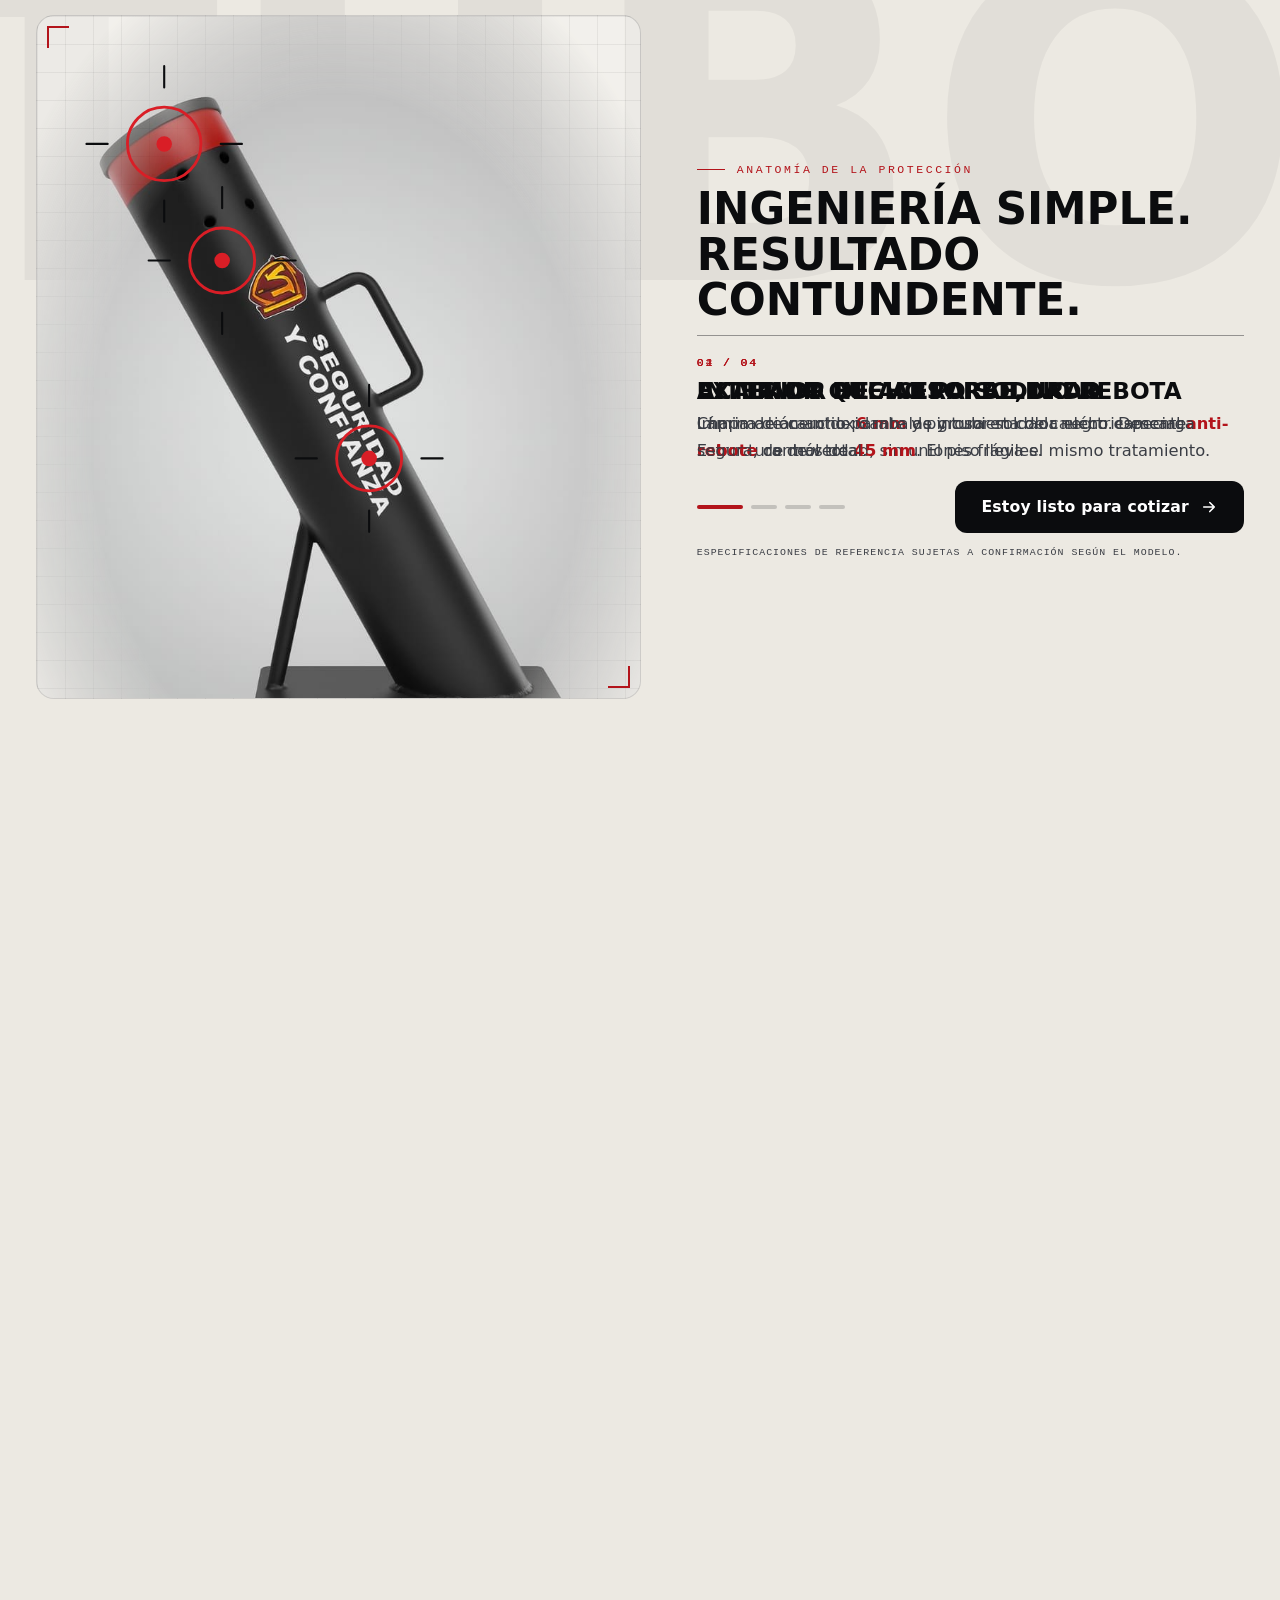
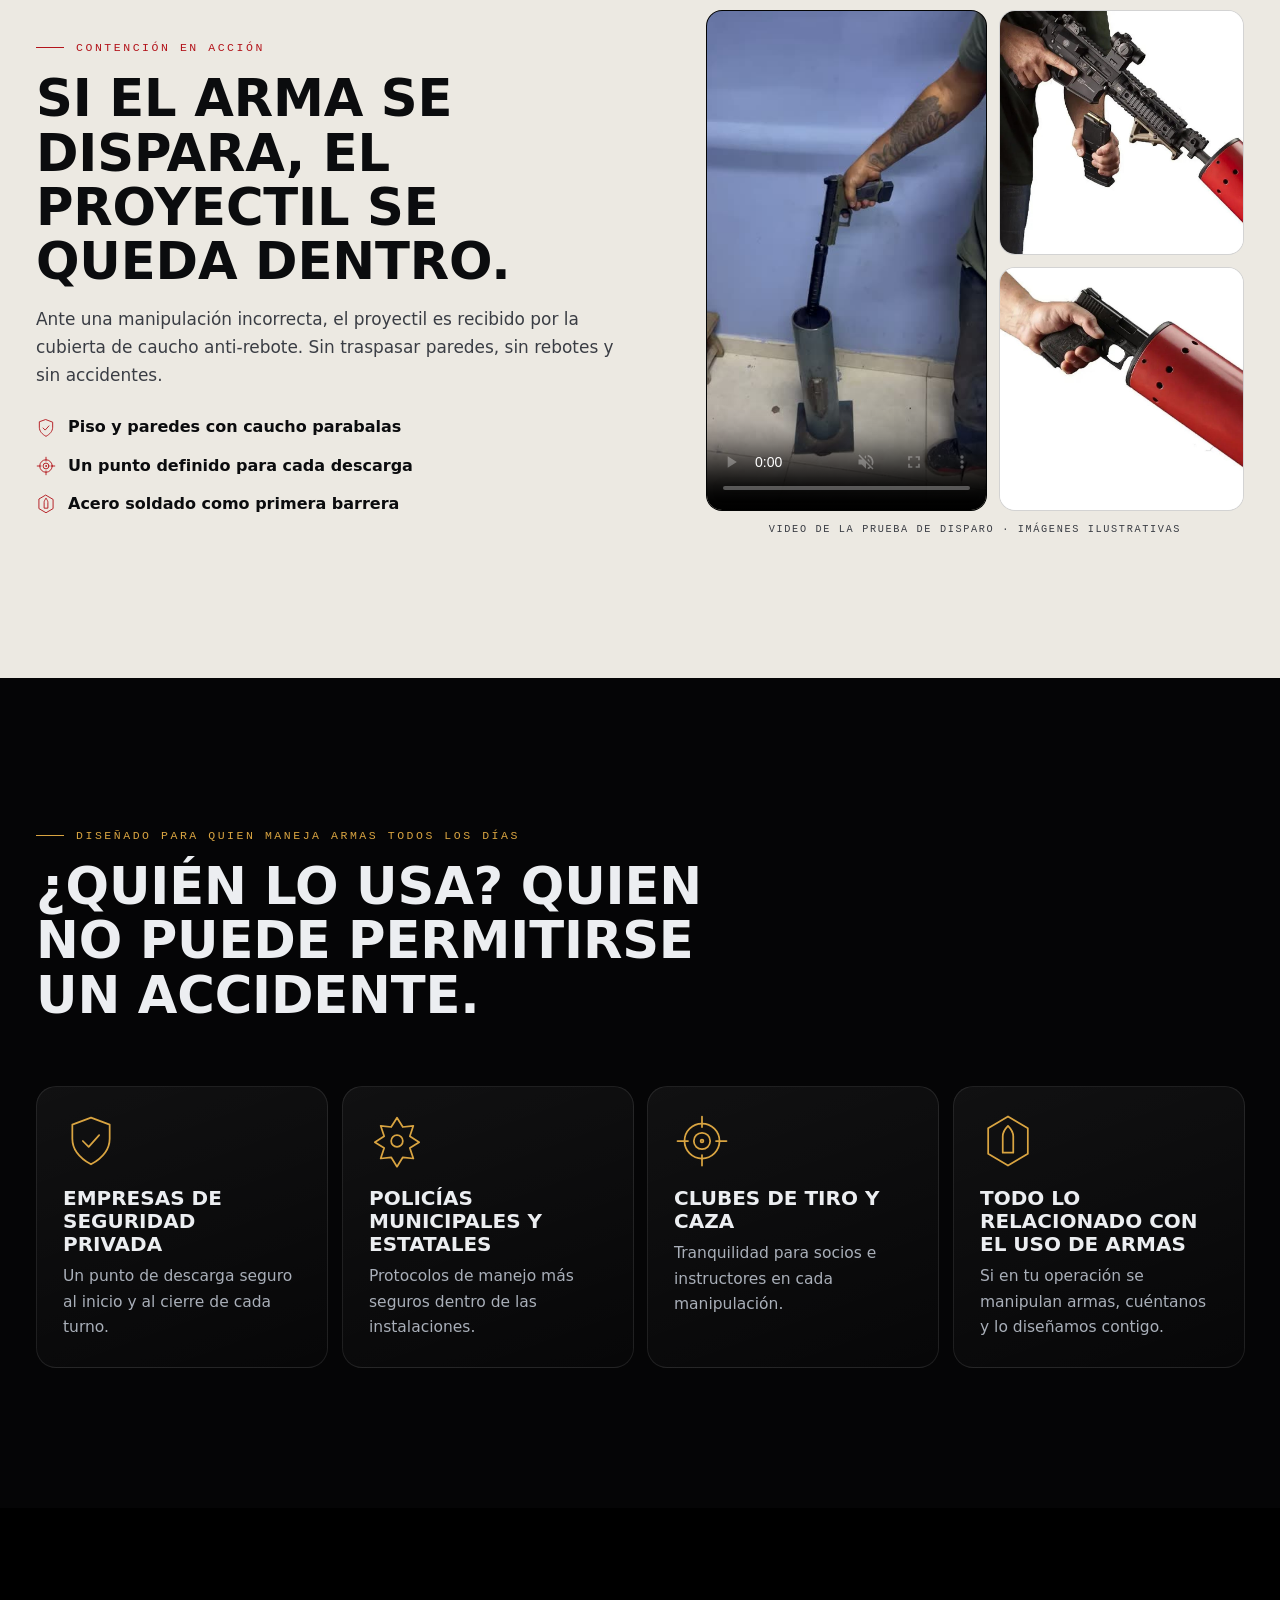
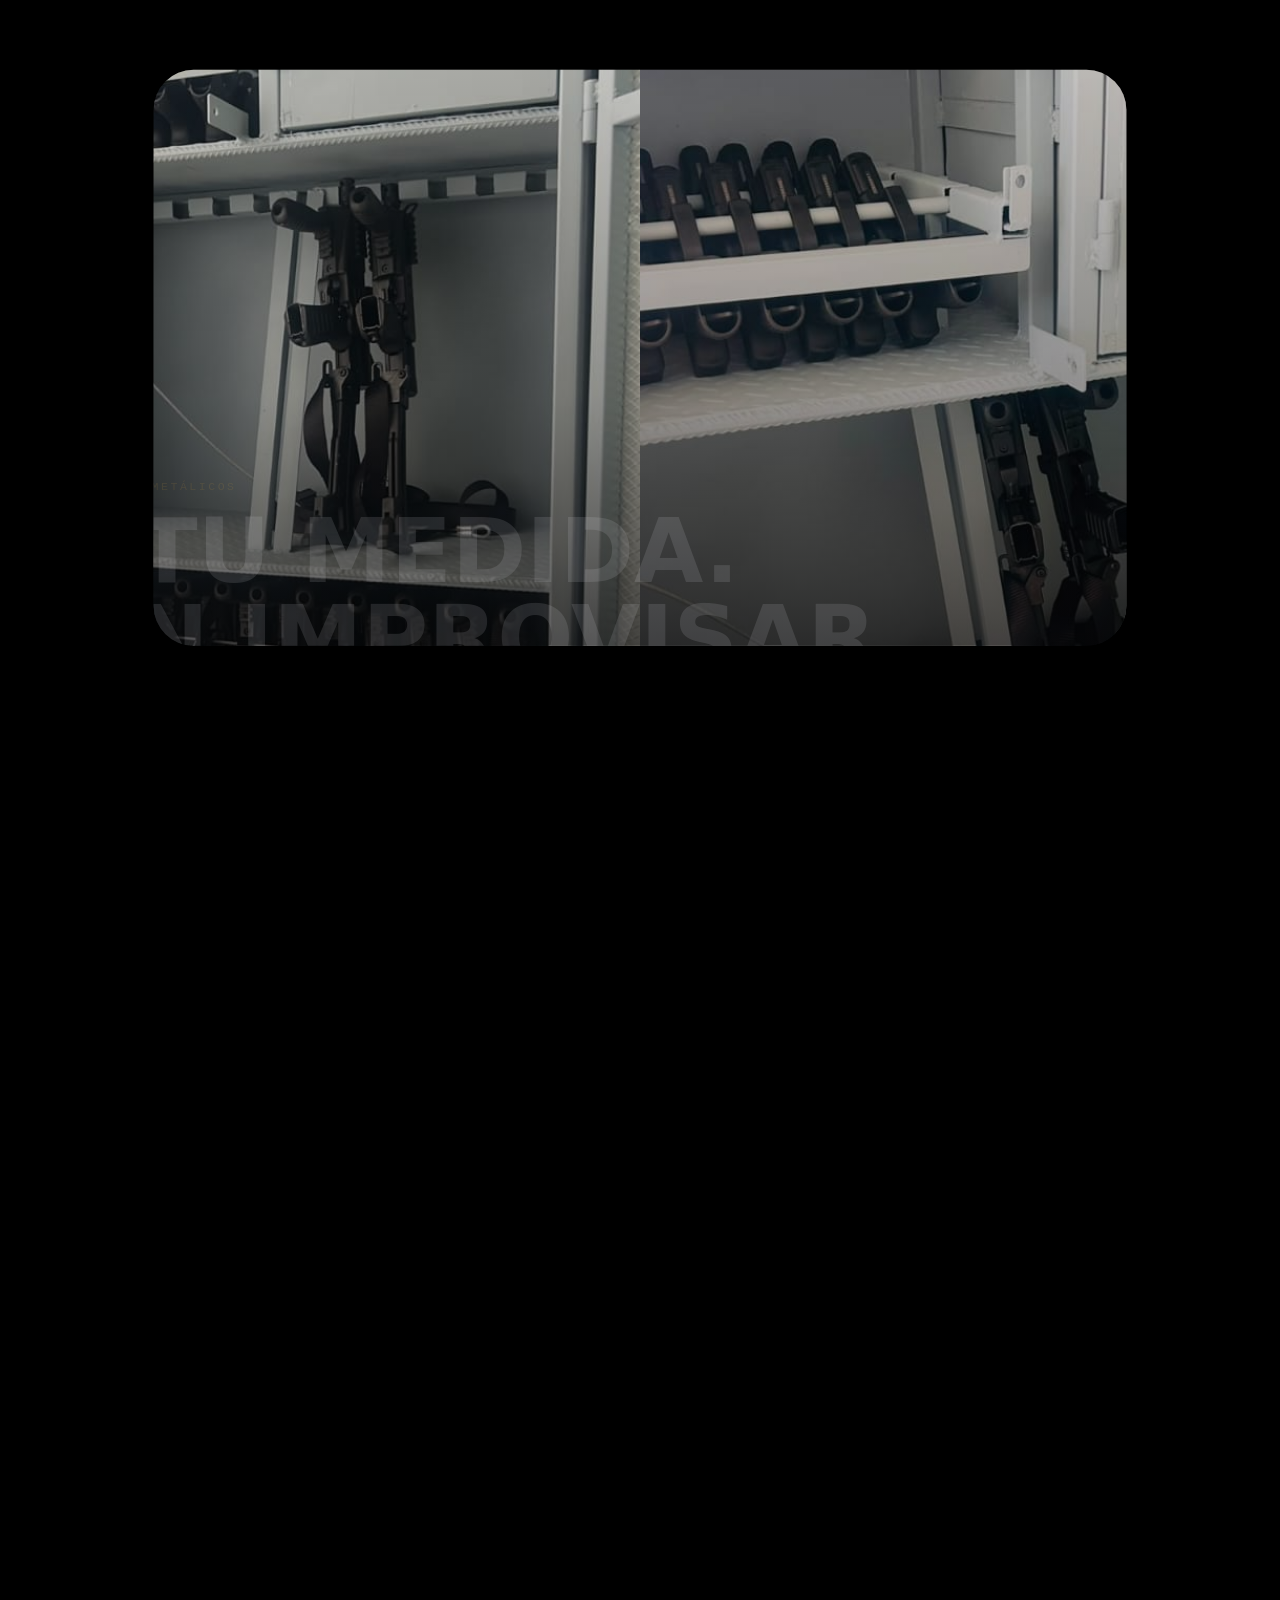
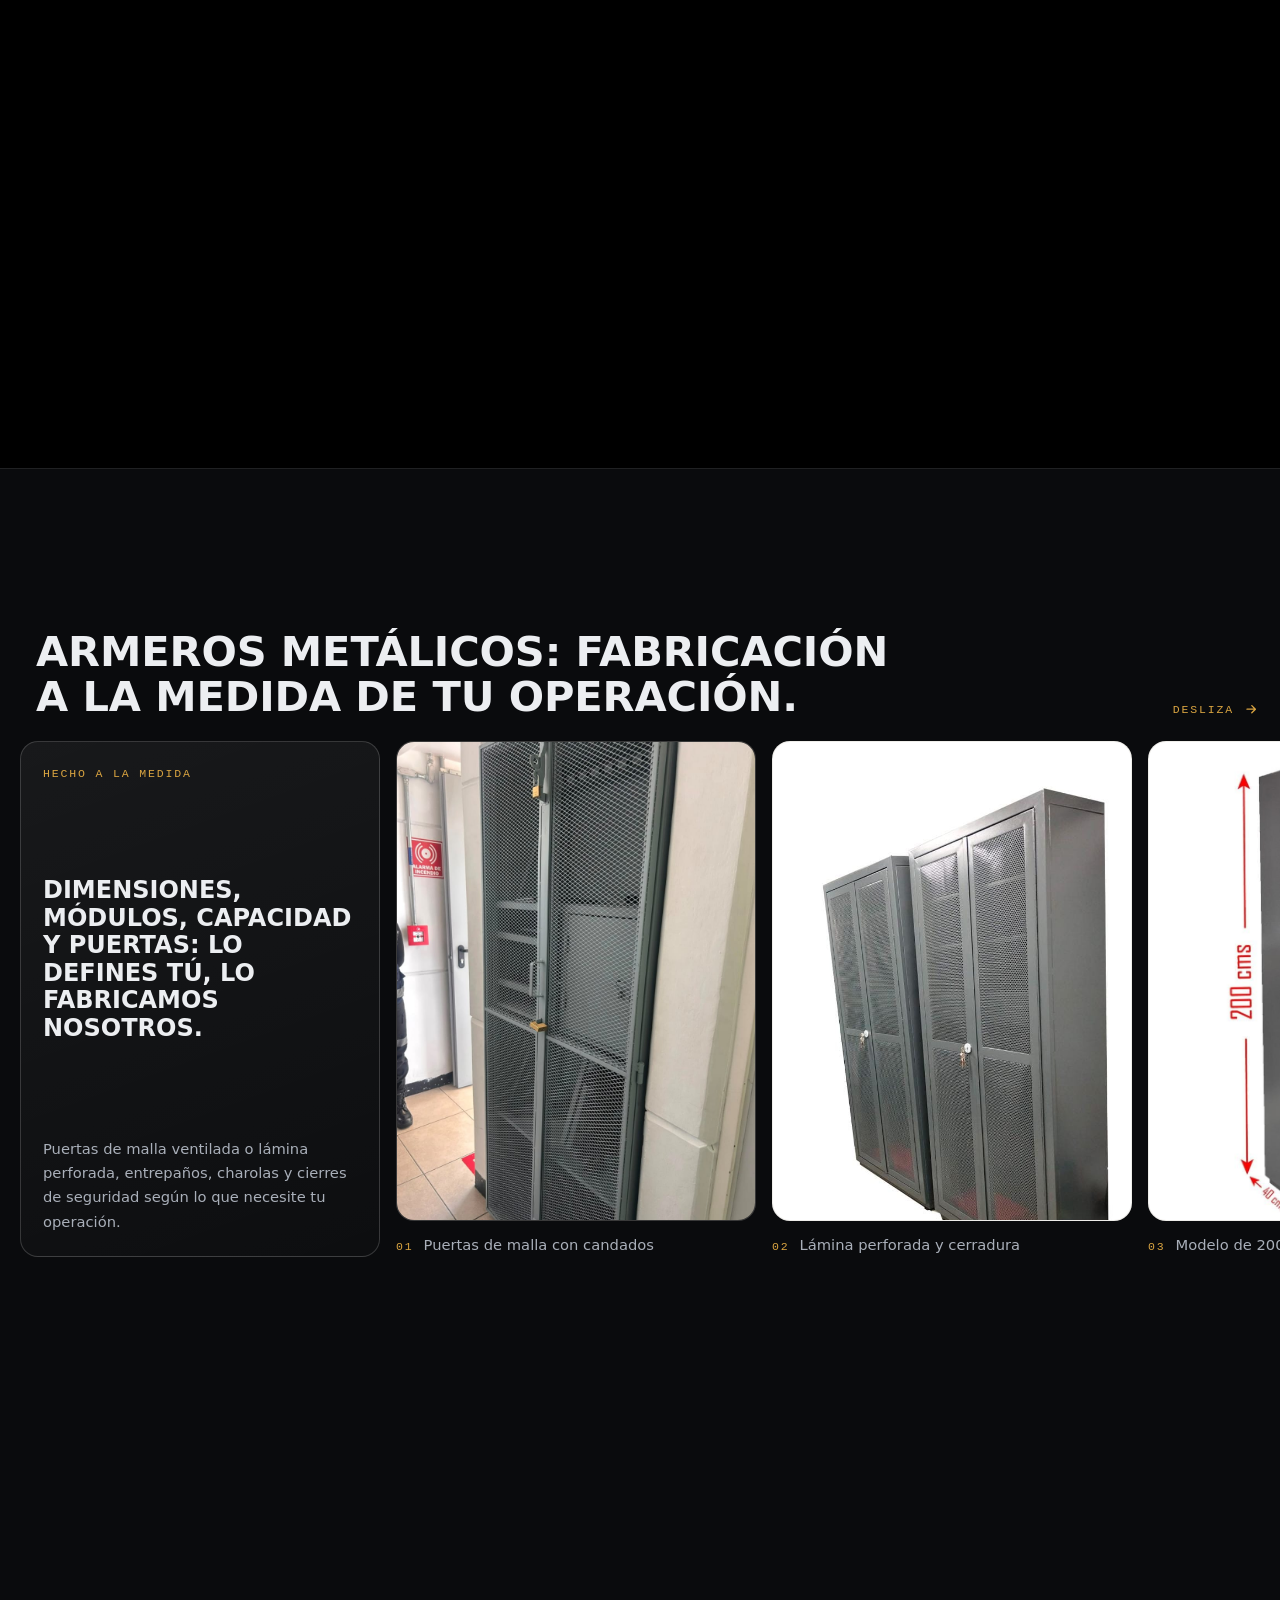
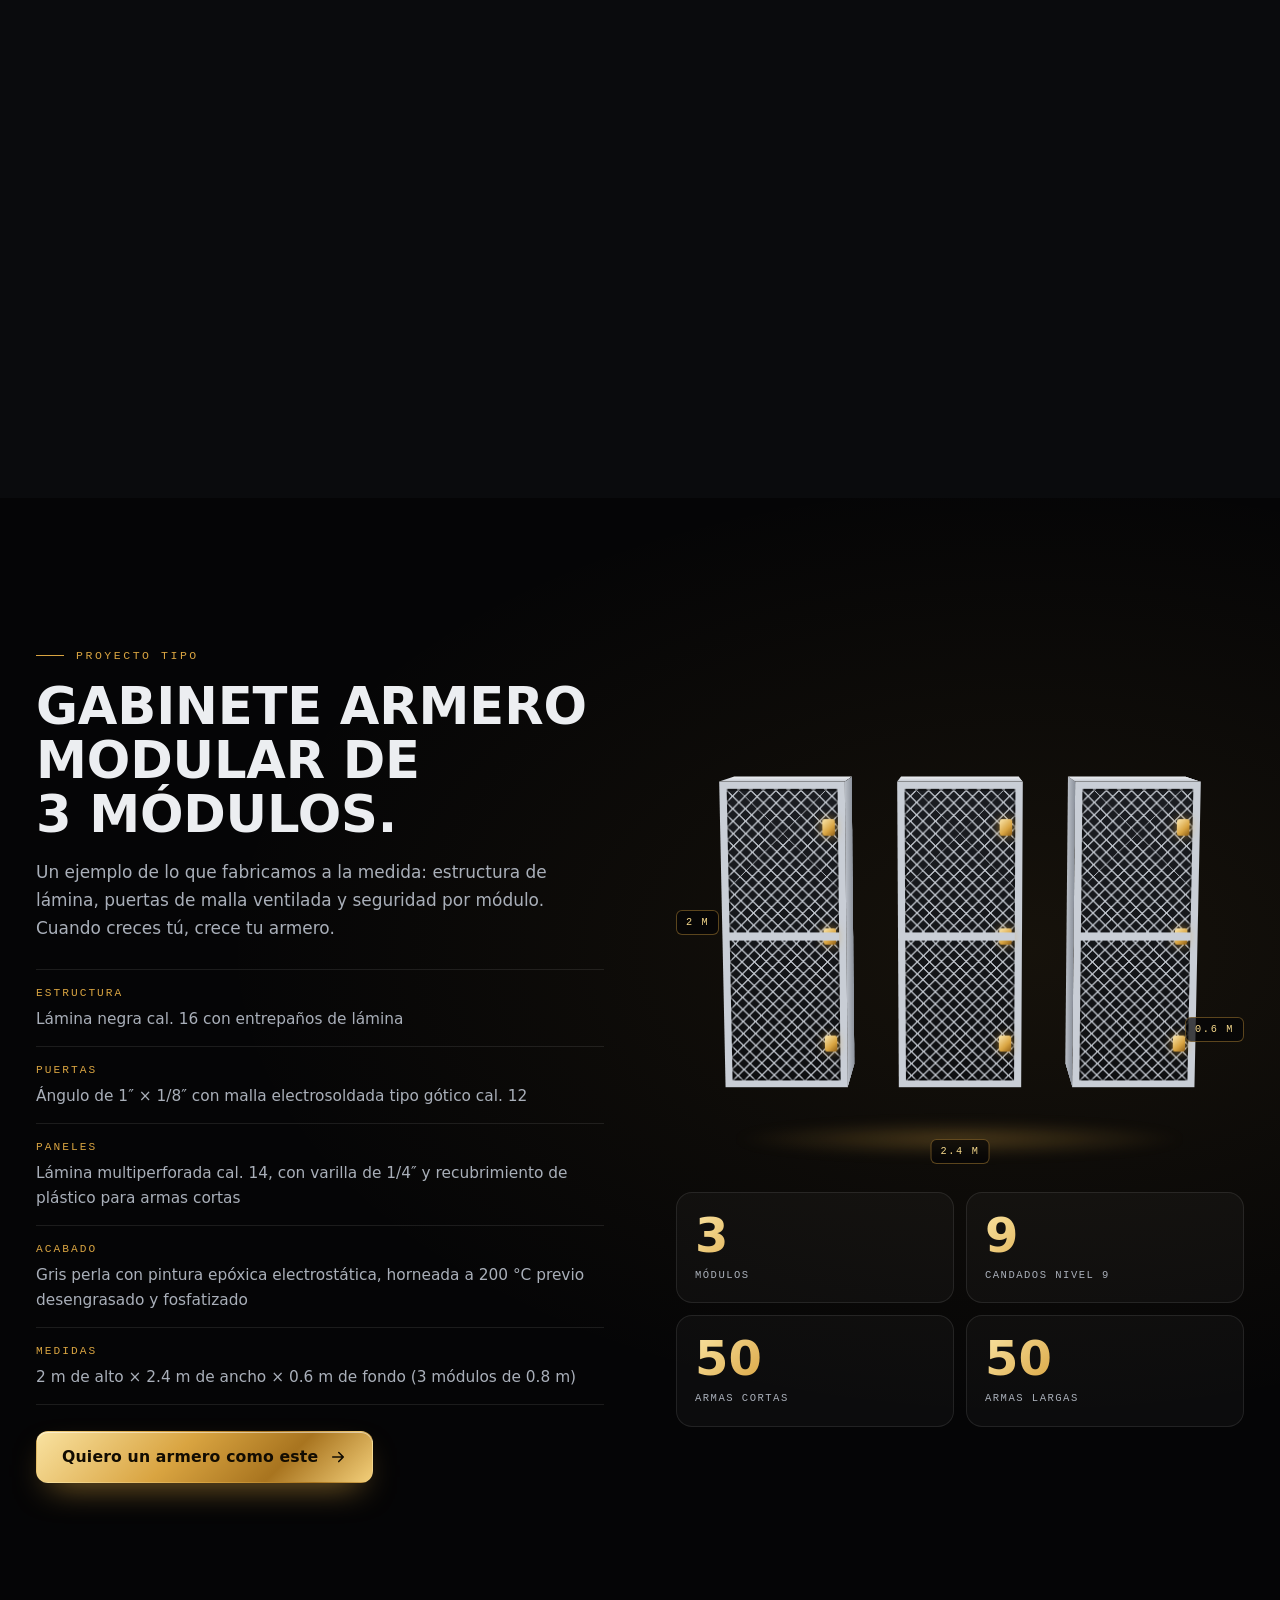
==== commit 4b073fe3: "actauliznado pagina" ====
--- a/index.html
+++ b/index.html
@@ -439,34 +439,21 @@
             <li><svg class="ico" aria-hidden="true"><use href="#i-hex"/></svg>Acero soldado como primera barrera</li>
           </ul>
         </div>
-        <figure class="cont__fig reveal">
-          <svg class="diag" viewBox="0 0 440 440" role="img" aria-labelledby="diag-t diag-d">
-            <title id="diag-t">Ilustración esquemática de un tubo de descarga balística</title>
-            <desc id="diag-d">Corte del tubo: un proyectil entra por la boca, atraviesa la cavidad y queda atrapado en el caucho anti-rebote del fondo.</desc>
-            <defs>
-              <pattern id="hatch" width="7" height="7" patternUnits="userSpaceOnUse" patternTransform="rotate(45)"><rect width="7" height="7" fill="#3a3d44"/><path d="M0 0v7" stroke="#6b717c" stroke-width="2"/></pattern>
-              <linearGradient id="dGold" x1="0" y1="0" x2="0" y2="1"><stop offset="0" stop-color="#fbe7ad"/><stop offset=".6" stop-color="#d9a441"/><stop offset="1" stop-color="#8f5f17"/></linearGradient>
-            </defs>
-            <g class="diag__tube" transform="translate(170 220) rotate(-24)">
-              <rect x="-82" y="-190" width="164" height="380" rx="8" fill="#14161a" stroke="#0b0c0e" stroke-width="2"/>
-              <rect x="-60" y="-190" width="120" height="358" rx="4" fill="url(#hatch)"/>
-              <rect x="-36" y="-190" width="72" height="326" fill="#ece9e2"/>
-              <rect x="-82" y="-190" width="22" height="26" rx="4" fill="#d91e26"/>
-              <rect x="60" y="-190" width="22" height="26" rx="4" fill="#d91e26"/>
-              <path d="M-36 -190v326M36 -190v326" stroke="#0b0c0e" stroke-width="1.5"/>
-              <g class="diag__shot">
-                <path d="M0 -14 7 -3v22h-14V-3z" fill="url(#dGold)" stroke="#6b4310" stroke-width="1"/>
-                <path d="M-7 14h14" stroke="#7a0d12" stroke-width="2"/>
-              </g>
-              <g transform="translate(0 138)"><g class="diag__hit"><circle r="12" fill="none" stroke="#d91e26" stroke-width="2.6"/><circle r="4.5" fill="#d91e26"/></g></g>
-            </g>
-            <g class="diag__lab" font-family="IBM Plex Mono, ui-monospace, monospace" font-size="11" fill="#0b0c0e" letter-spacing="1.2">
-              <path d="M194 40h-28" stroke="#0b0c0e" stroke-width="1"/><text x="200" y="38">ACERO</text><text x="200" y="52">SOLDADO</text>
-              <path d="M96 337h62" stroke="#0b0c0e" stroke-width="1"/><text x="6" y="330">CAUCHO</text><text x="6" y="344">ANTI-REBOTE</text>
-              <path d="M236 346h96" stroke="#d91e26" stroke-width="1.4"/><text x="338" y="342" fill="#b3141b">PROYECTIL</text><text x="338" y="356" fill="#b3141b">CONTENIDO</text>
-            </g>
-          </svg>
-          <figcaption class="mono">Ilustración esquemática, no a escala.</figcaption>
+        <!-- Video de la prueba de disparo + 2 imágenes (pedido del cliente); reemplaza el esquema -->
+        <figure class="cont__fig cmedia reveal">
+          <div class="cmedia__grid">
+            <video class="cmedia__vid" controls muted loop playsinline preload="metadata" data-autoplay poster="assets/video/tubo-en-uso-poster.jpg" aria-label="Video: prueba de disparo en el cilindro de descarga">
+              <source src="assets/video/tubo-en-uso.mp4" type="video/mp4">
+              Tu navegador no puede reproducir este video.
+            </video>
+            <button class="cmedia__ph" type="button" data-zoom data-src="assets/img/arma-larga-cilindro.jpg" data-cap="Imagen ilustrativa: manipulación de un arma larga junto a un cilindro de descarga" aria-label="Ampliar foto: arma larga junto a un cilindro de descarga">
+              <img src="assets/img/arma-larga-cilindro.jpg" alt="Persona retirando el cargador de un rifle mientras la boca del arma está dentro de un cilindro rojo con perforaciones" width="935" height="924" loading="lazy" decoding="async">
+            </button>
+            <button class="cmedia__ph" type="button" data-zoom data-src="assets/img/pistola-cilindro.jpg" data-cap="Imagen ilustrativa: manipulación de una pistola junto a un cilindro de descarga" aria-label="Ampliar foto: pistola junto a un cilindro de descarga">
+              <img src="assets/img/pistola-cilindro.jpg" alt="Mano sosteniendo una pistola con la boca del arma dentro de un cilindro rojo con perforaciones" width="843" height="875" loading="lazy" decoding="async">
+            </button>
+          </div>
+          <figcaption class="mono">Video de la prueba de disparo · Imágenes ilustrativas</figcaption>
         </figure>
       </div>
     </section>
--- a/styles.css
+++ b/styles.css
@@ -1803,3 +1803,15 @@
 @media (min-width: 960px) {
   .vids__grid { grid-template-columns: 340px minmax(0, 1fr); gap: 56px; align-items: center; }
 }
+
+/* ---------- Contención en acción: video de la prueba de disparo + 2 imágenes (pedido del cliente) ---------- */
+.cmedia { width: 100%; max-width: 560px; margin-inline: auto; }
+.cmedia__grid { display: grid; grid-template-columns: repeat(2, minmax(0, 1fr)); gap: 12px; width: 100%; }
+.cmedia__vid { grid-column: 1 / -1; justify-self: center; width: 100%; max-width: 320px; aspect-ratio: 9 / 16; object-fit: cover; background: #000; border: 1px solid rgba(11, 12, 14, .25); border-radius: 16px; }
+.cmedia__ph { display: block; width: 100%; padding: 0; overflow: hidden; aspect-ratio: 1; border: 1px solid rgba(11, 12, 14, .18); border-radius: 16px; background: #fff; }
+.cmedia__ph img { width: 100%; height: 100%; object-fit: cover; transition: transform 1s var(--ease); }
+.cmedia__ph:hover img { transform: scale(1.04); }
+@media (min-width: 560px) {
+  .cmedia__grid { grid-template-columns: 1.15fr 1fr; }
+  .cmedia__vid { grid-column: 1; grid-row: 1 / span 2; justify-self: stretch; max-width: none; height: 100%; aspect-ratio: auto; }
+}
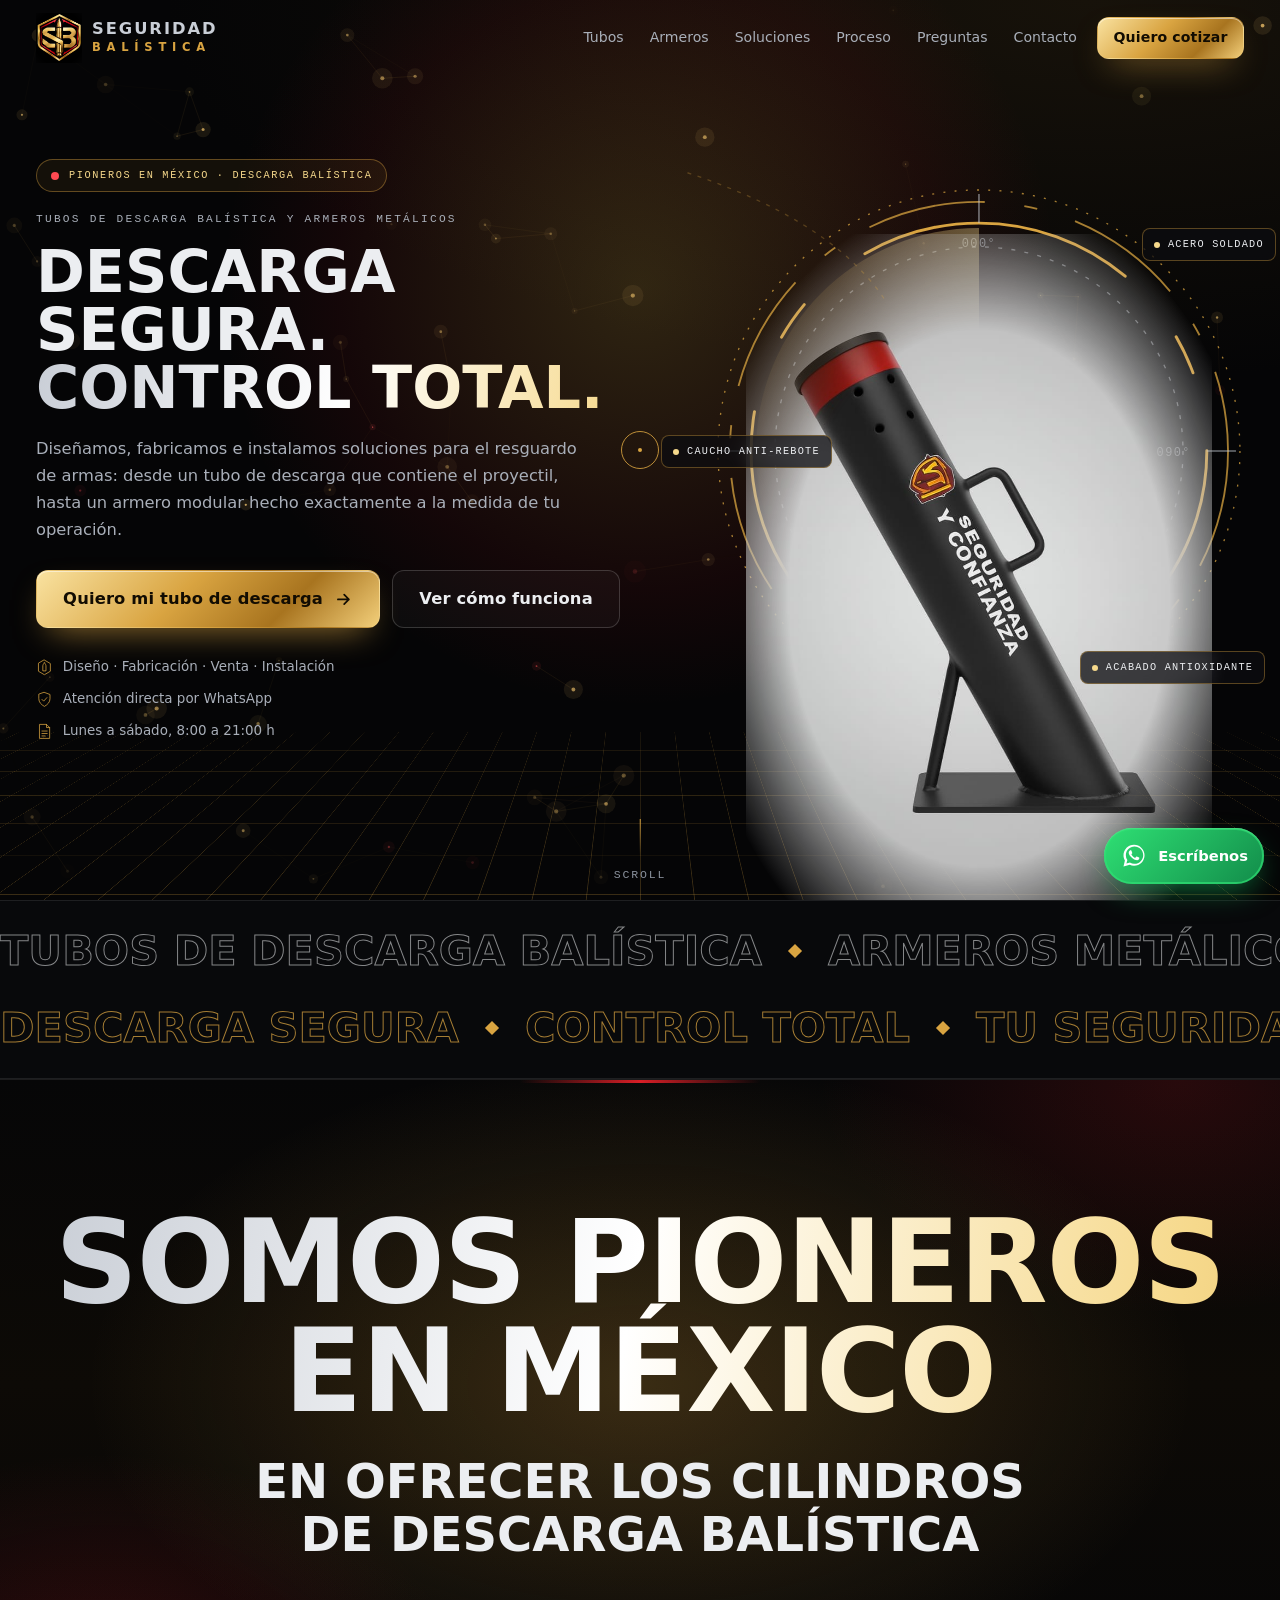
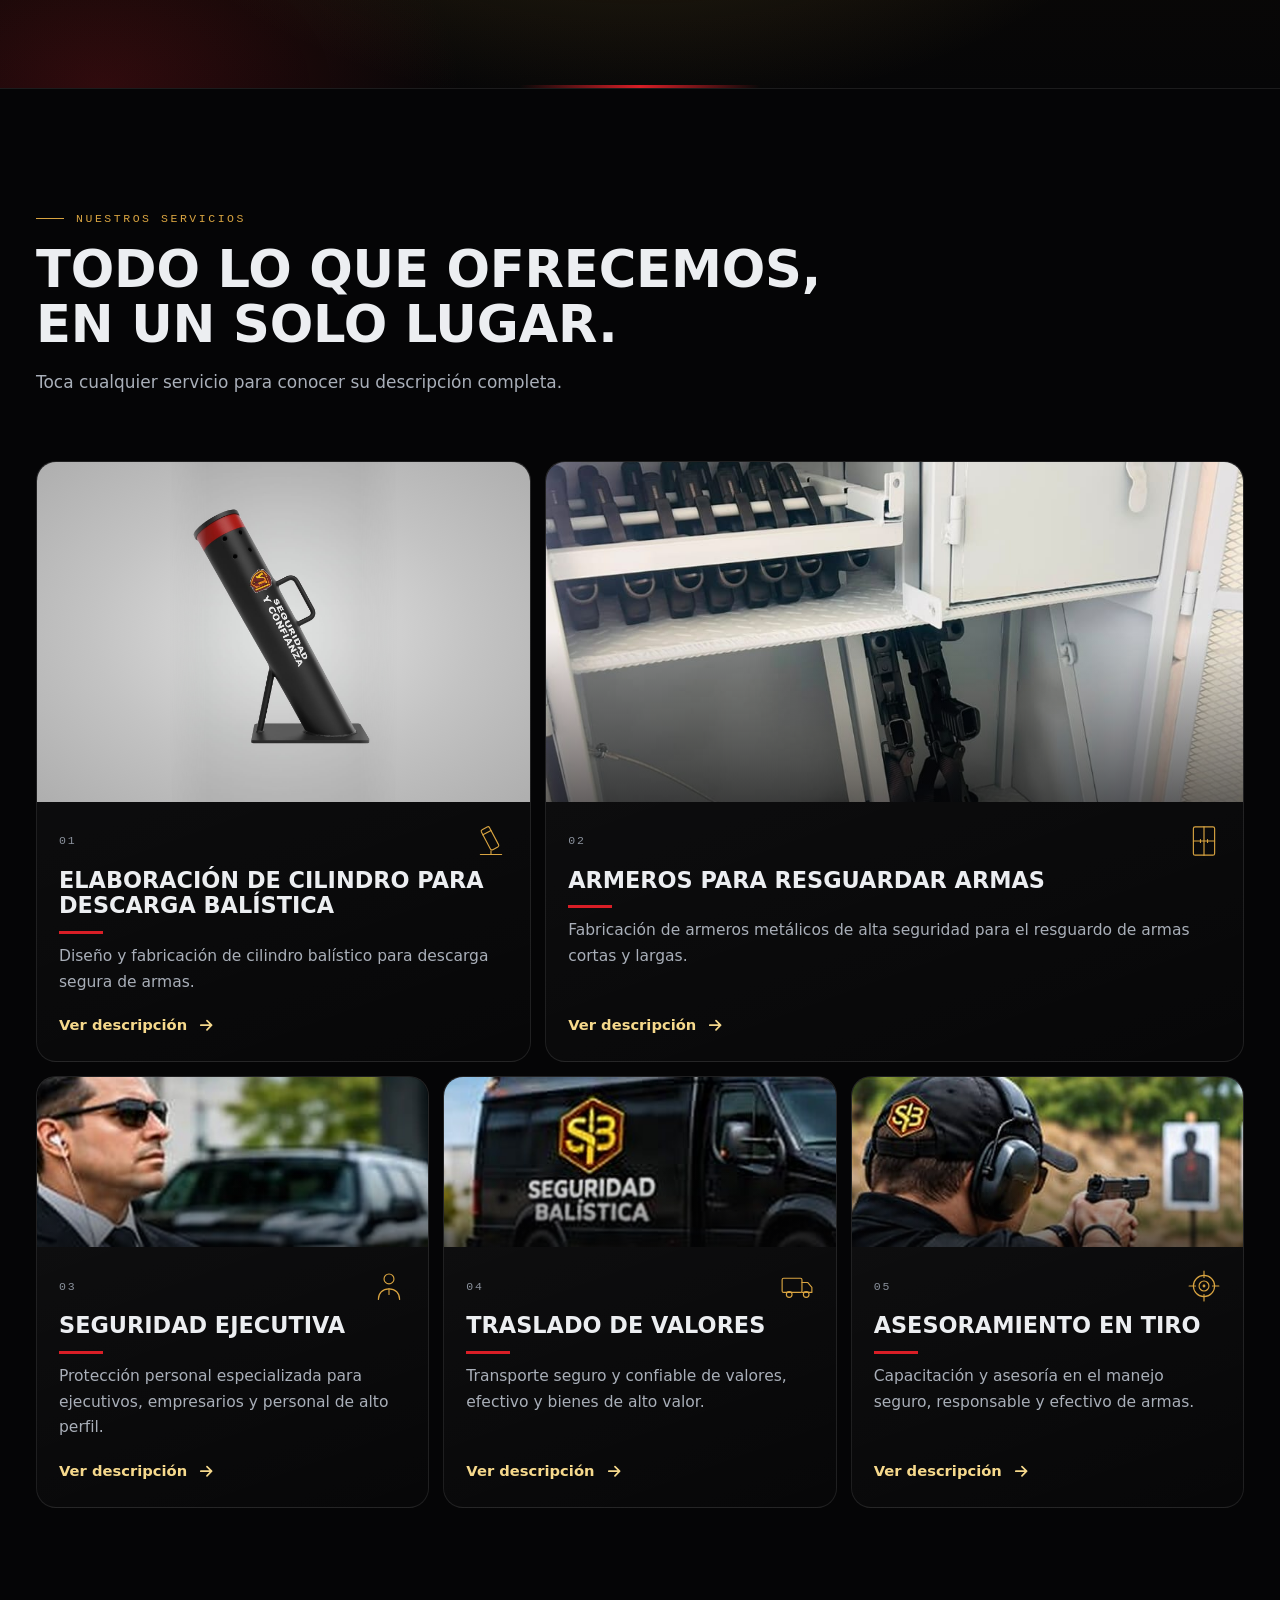
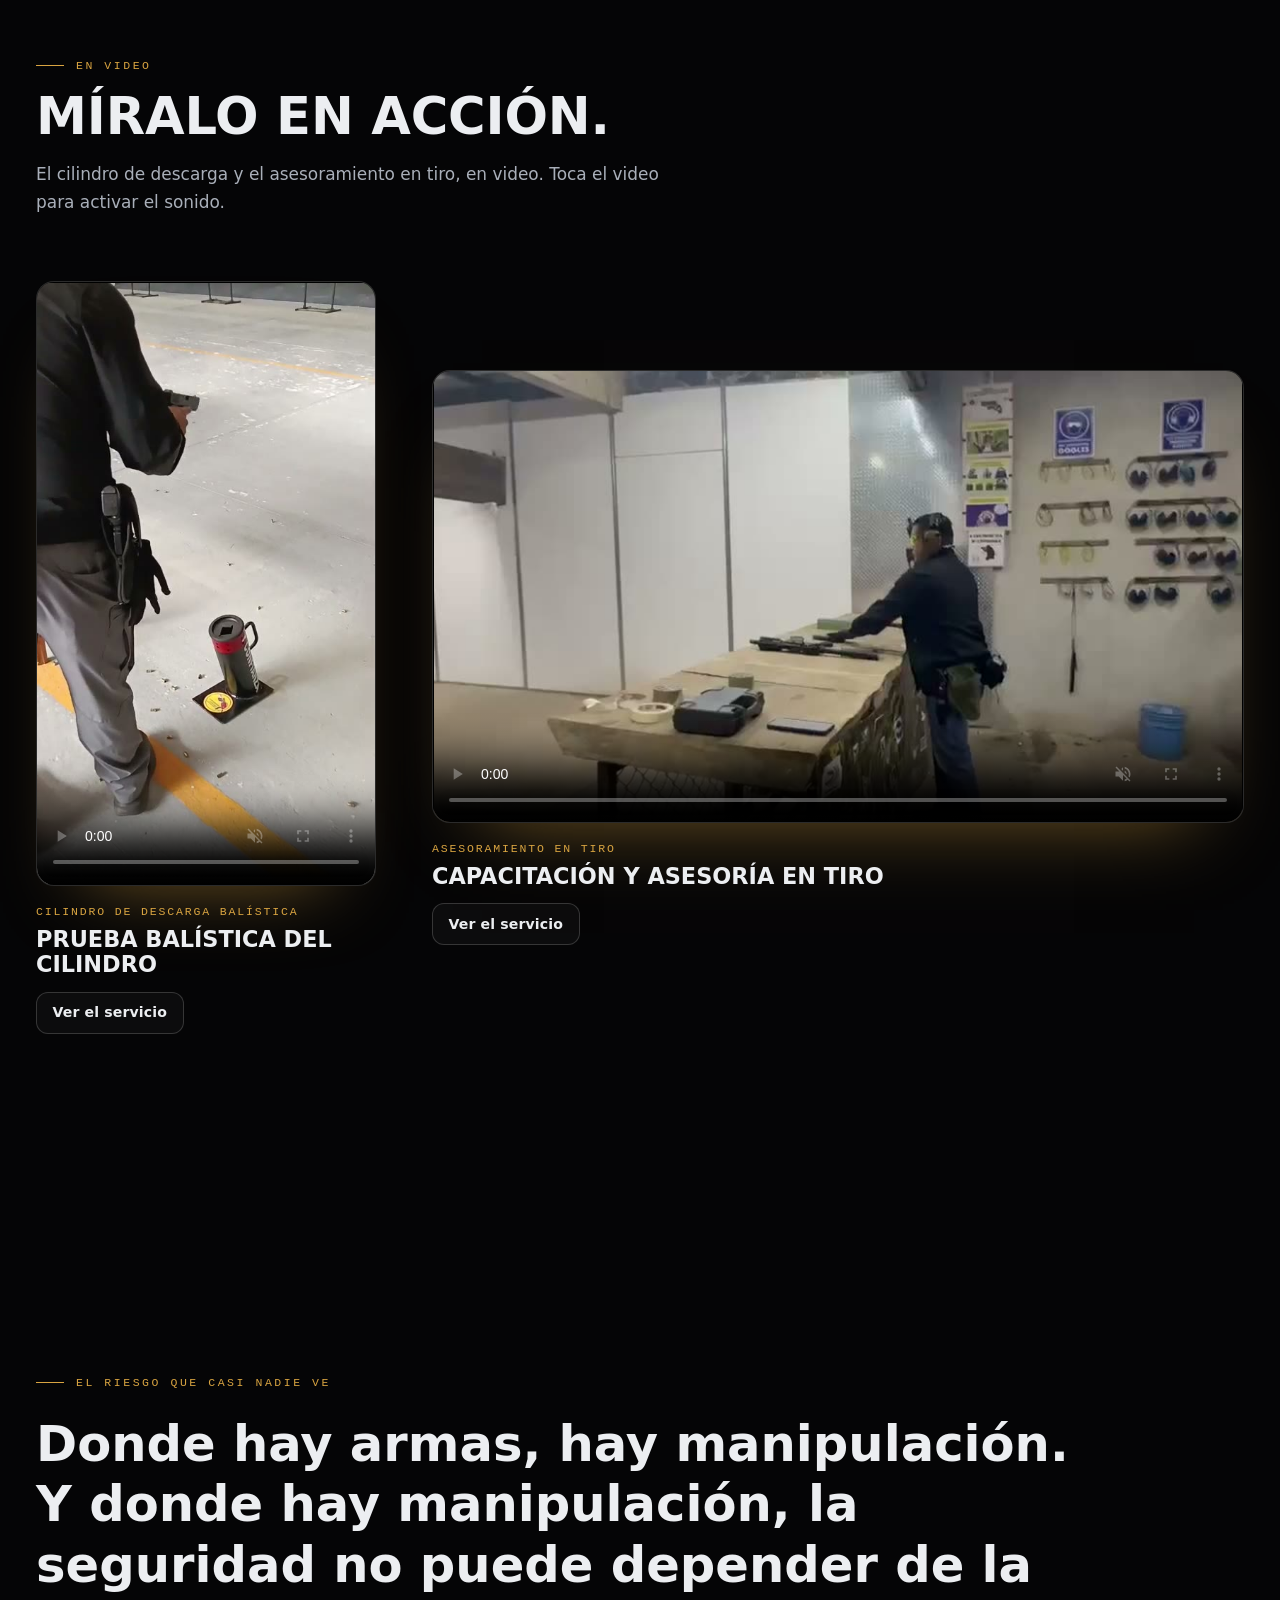
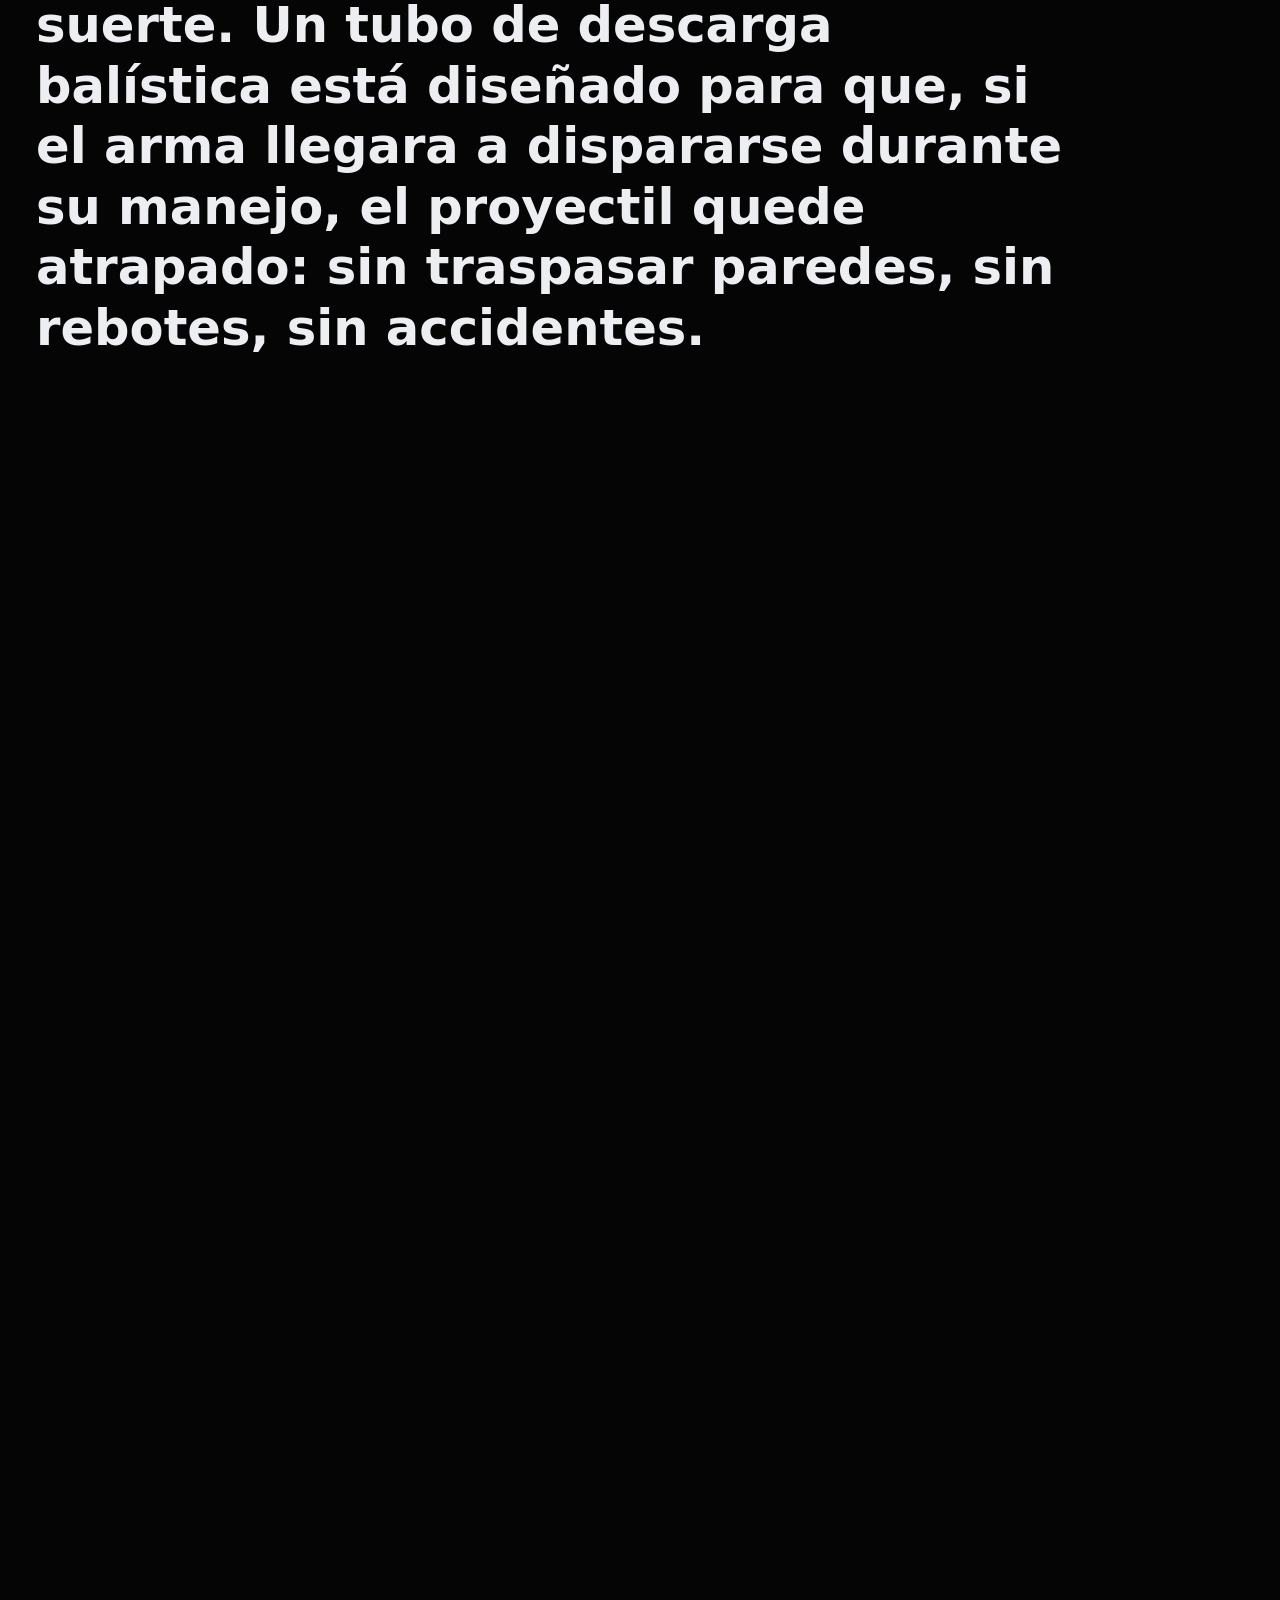
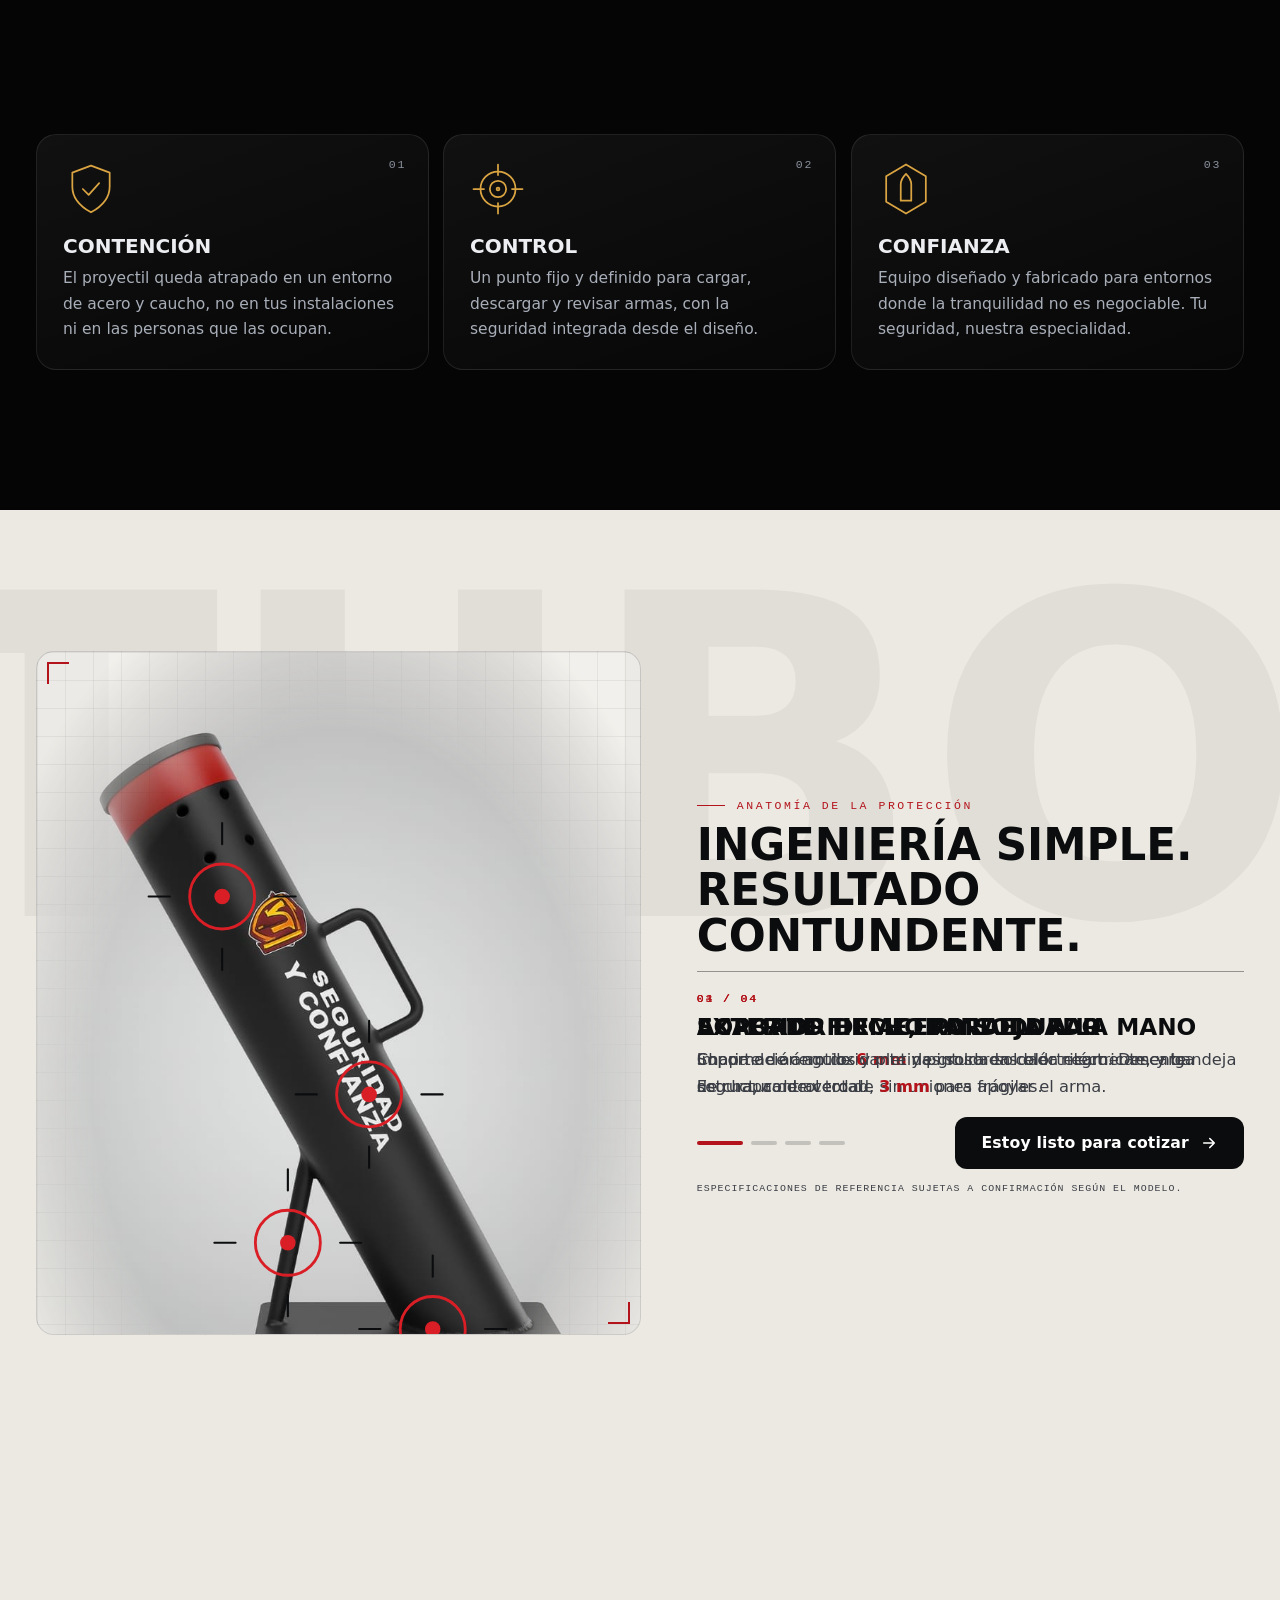
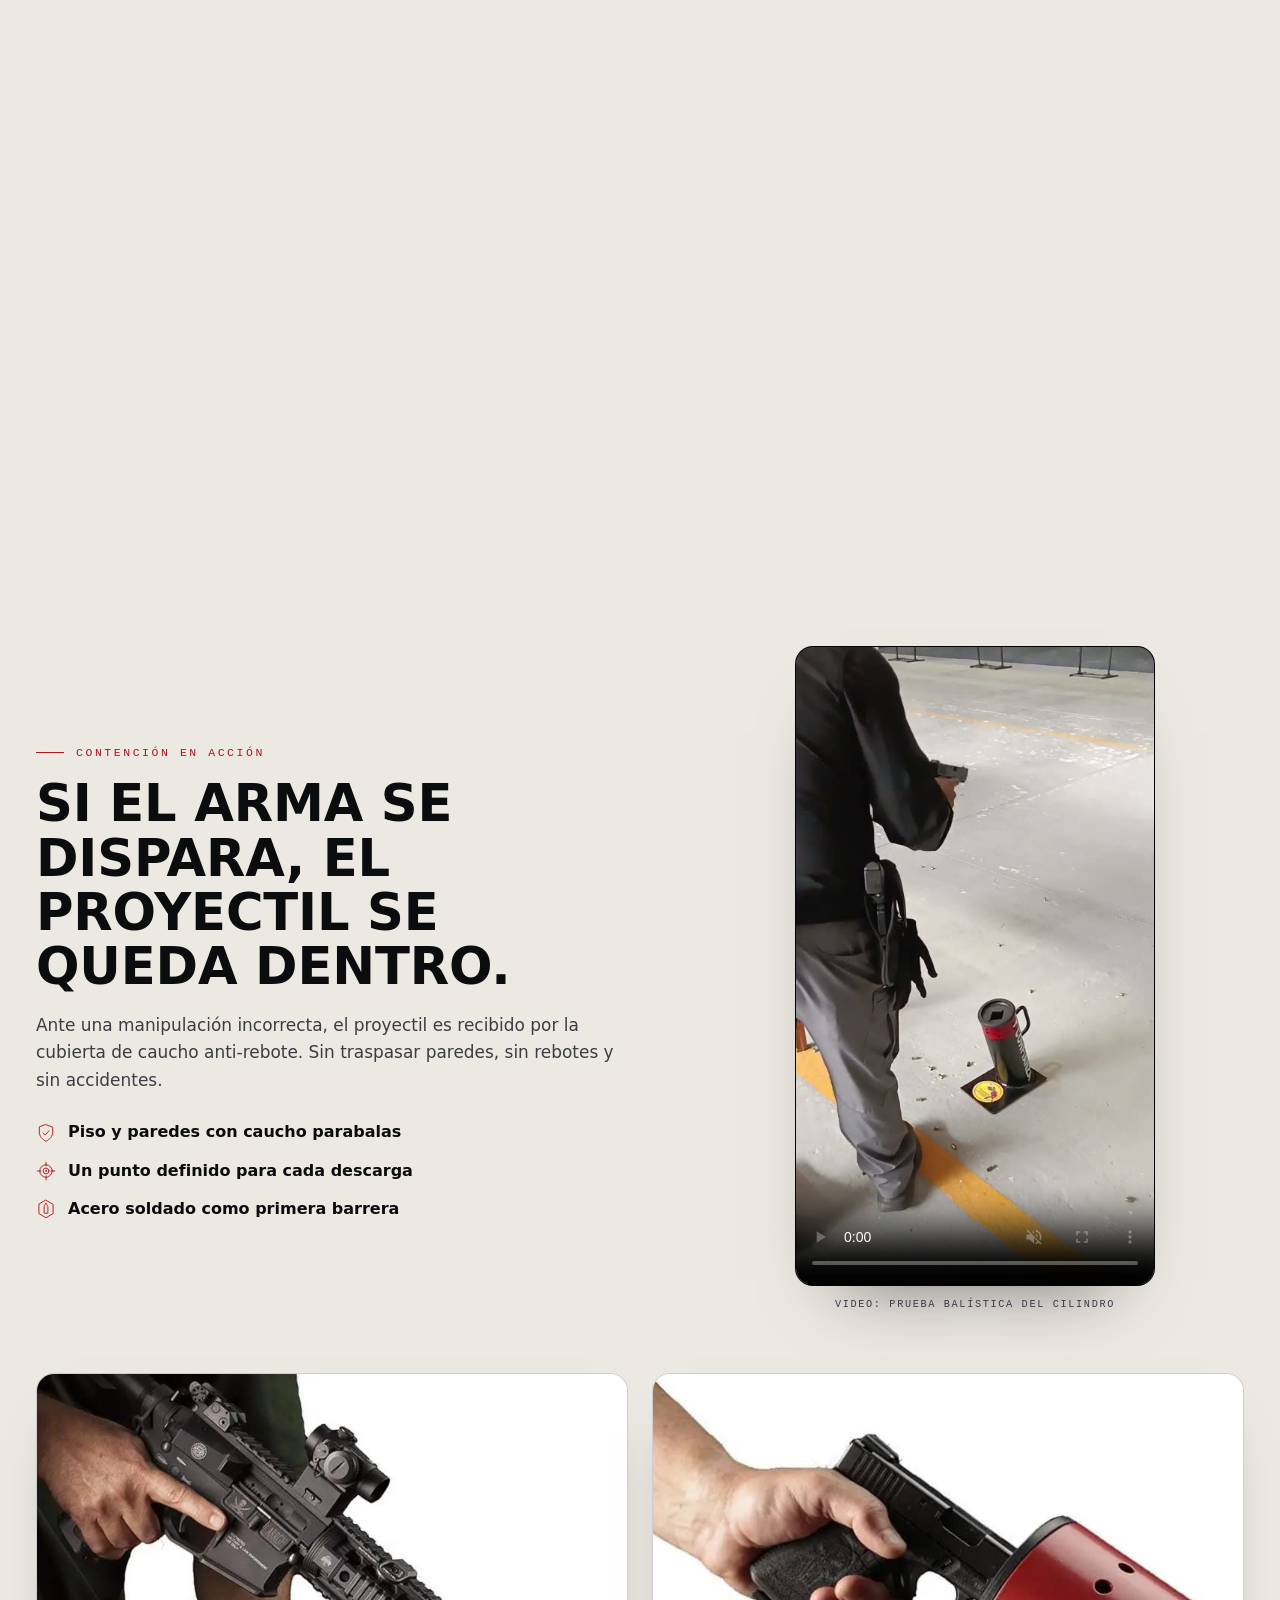
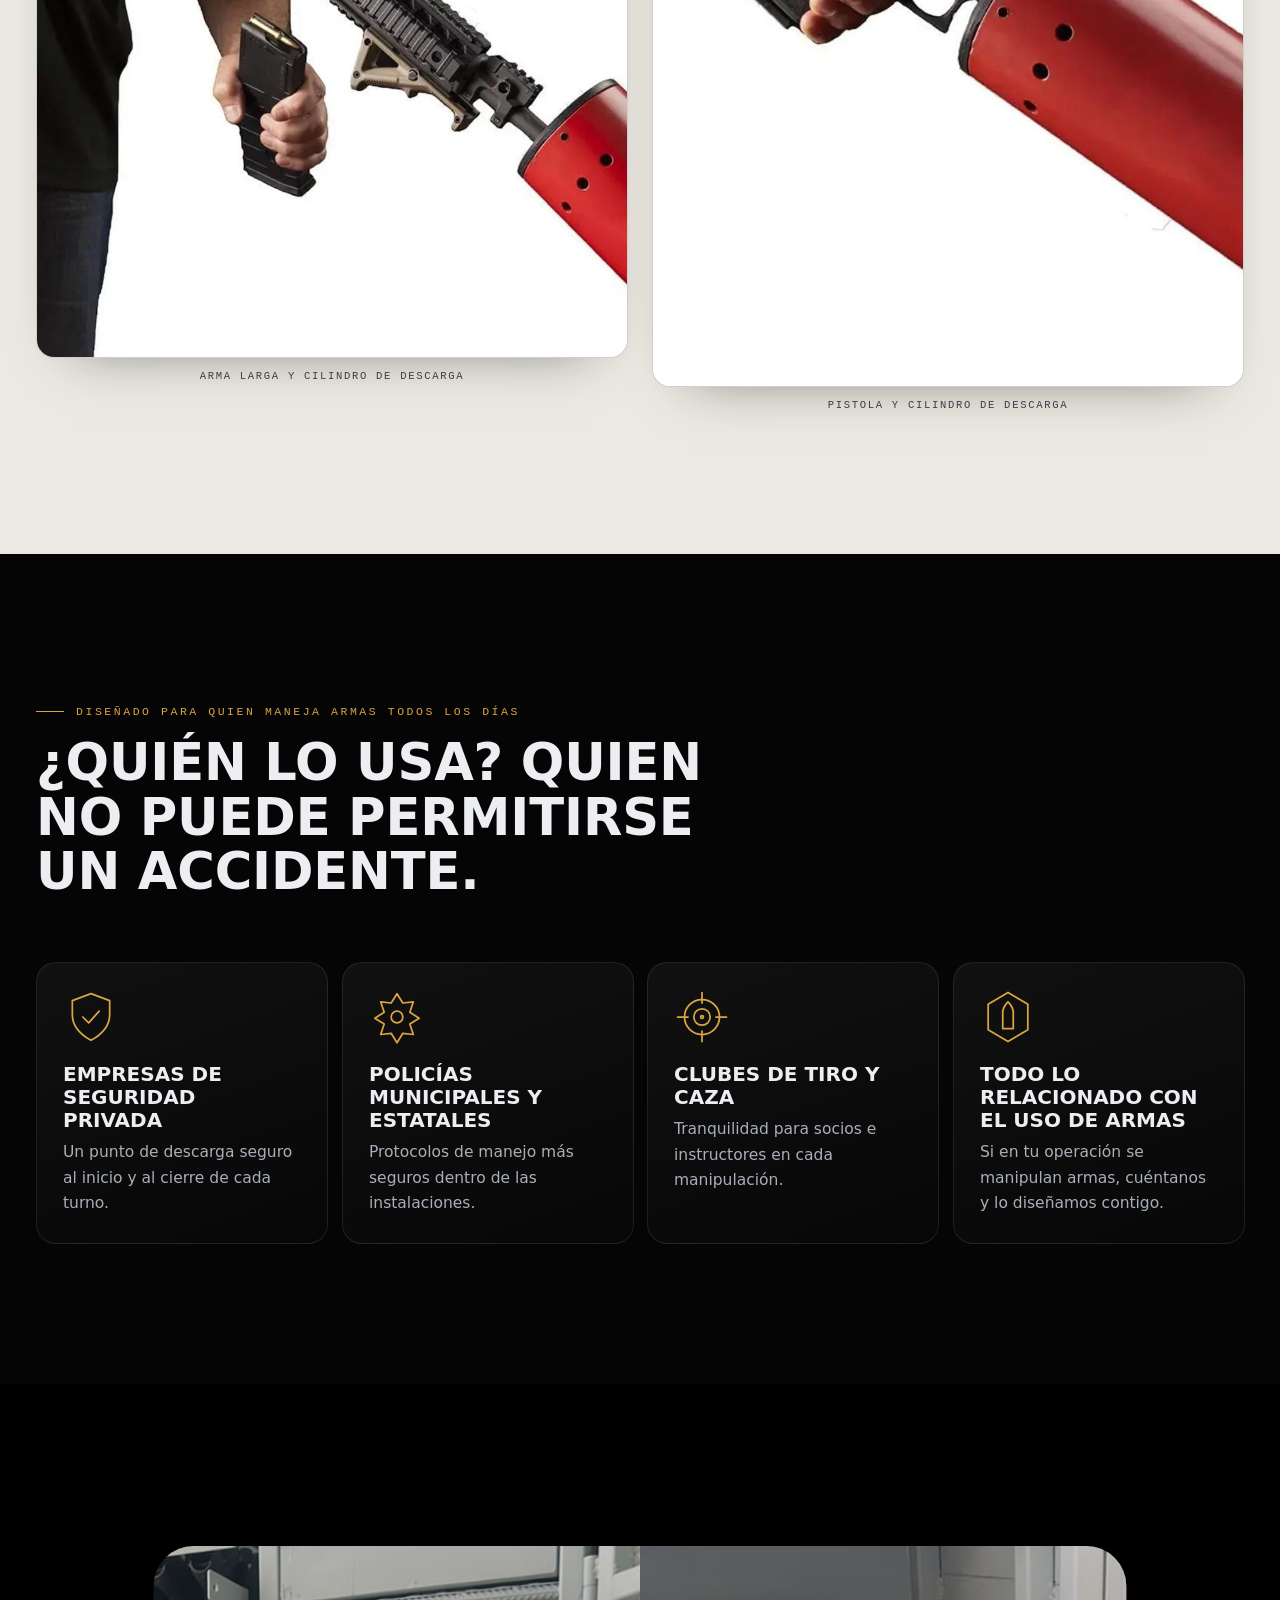
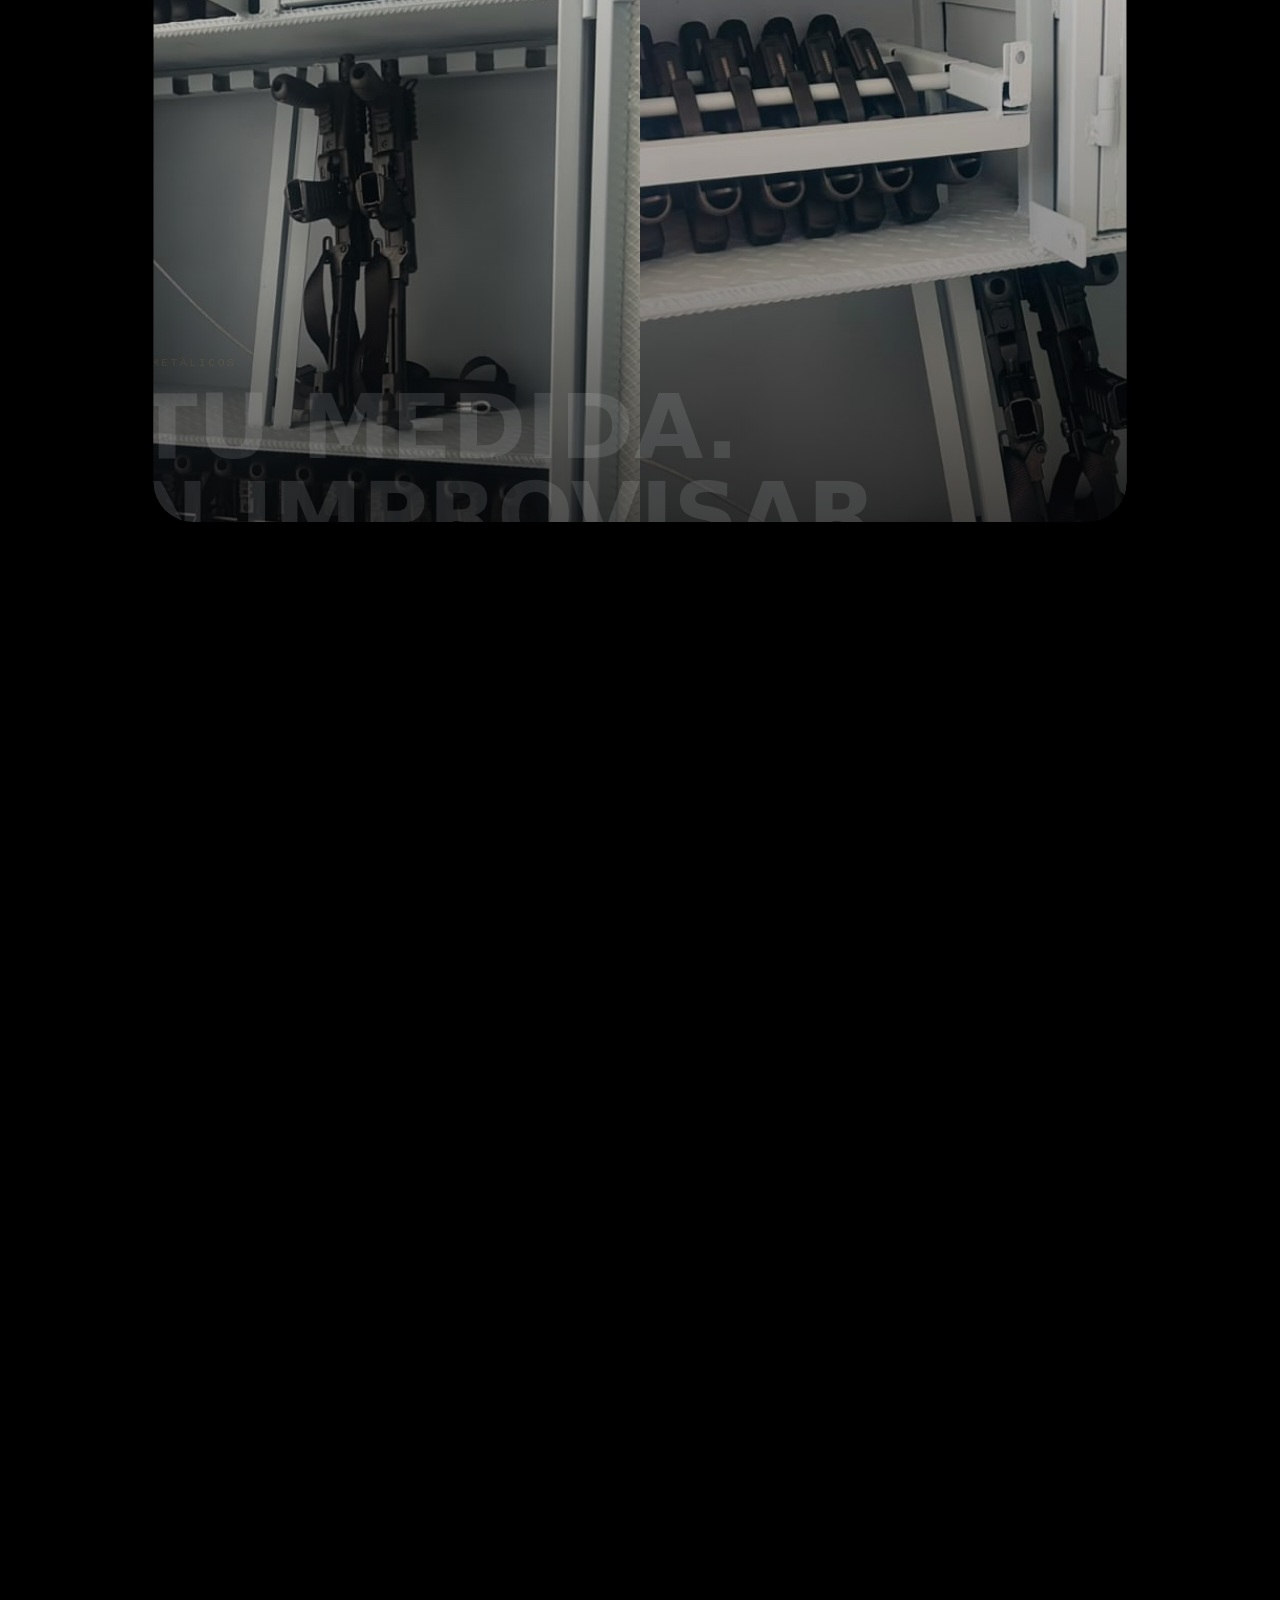
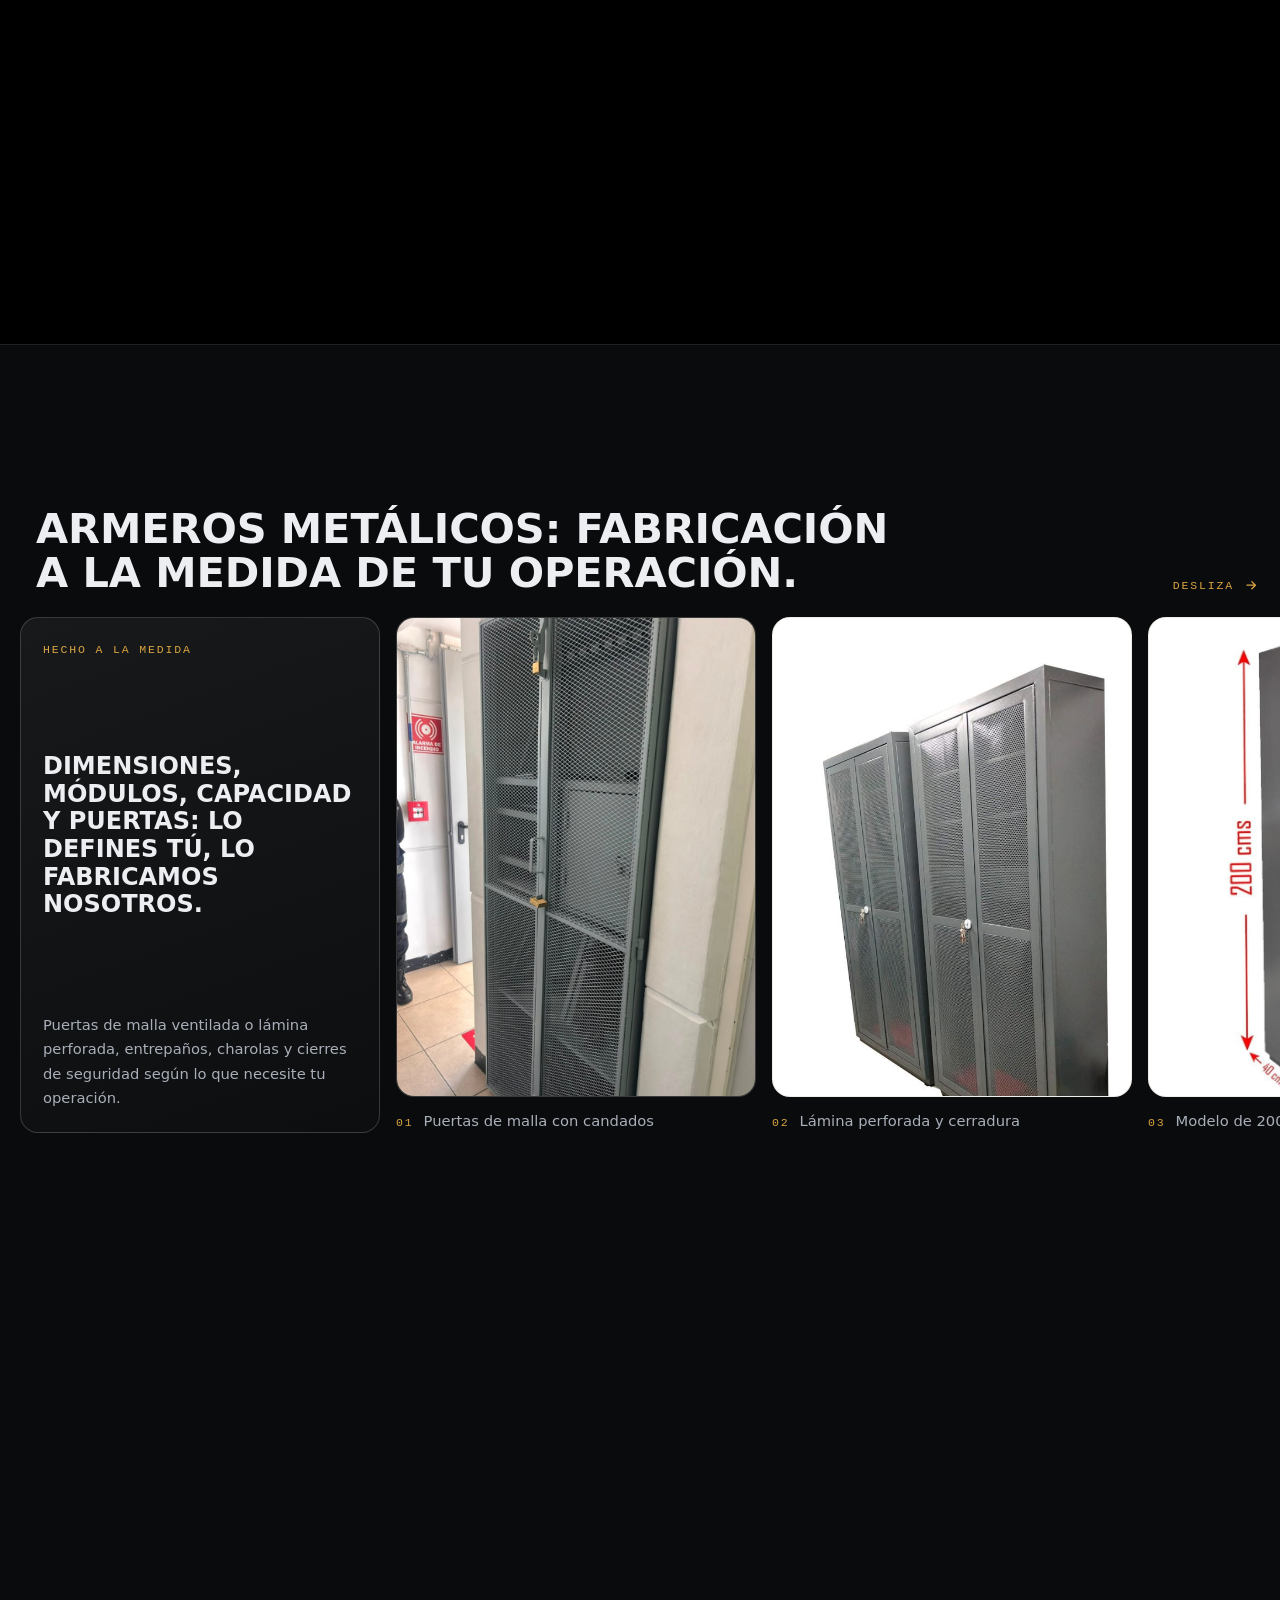
==== commit 417139a9: "Cambios del cliente: video de prueba balística, fotos de tiro, pioneros y contactos - Contención en " ====
--- a/index.html
+++ b/index.html
@@ -34,7 +34,7 @@
     "@type": "LocalBusiness",
     "name": "Seguridad Balística",
     "description": "Diseño, fabricación, venta e instalación de tubos de descarga balística, armeros metálicos y soluciones de seguridad para el resguardo de armas.",
-    "telephone": "+525560110930",
+    "telephone": "+525541934149",
     "image": "assets/img/logo-vertical.jpg",
     "logo": "assets/img/logo-vertical.jpg",
     "openingHoursSpecification": [
@@ -244,6 +244,17 @@
         </div>
       </div>
     </div>
+
+    <!-- ============ PIONEROS EN MÉXICO (letras grandes, pedido del cliente) ============ -->
+    <section class="pion" id="pioneros" aria-labelledby="h-pion">
+      <div class="pion__glow" aria-hidden="true"></div>
+      <div class="wrap">
+        <h2 class="pion__h reveal" id="h-pion">
+          <span class="pion__a shimmer">Somos pioneros en México</span>
+          <span class="pion__b">en ofrecer los cilindros de descarga balística</span>
+        </h2>
+      </div>
+    </section>
 
     <!-- ============ NUESTROS SERVICIOS (cada tarjeta abre la descripción del servicio) ============ -->
     <section class="sec sec--dark sv5" id="nuestros-servicios" aria-labelledby="h-sv5">
@@ -314,14 +325,14 @@
         <div class="vids__grid">
           <article class="vcard reveal">
             <figure class="vid vid--v">
-              <video controls muted loop playsinline preload="metadata" data-autoplay poster="assets/video/tubo-en-uso-poster.jpg" aria-label="Video: el arma dentro del cilindro de descarga balística">
-                <source src="assets/video/tubo-en-uso.mp4" type="video/mp4">
+              <video controls muted loop playsinline preload="metadata" data-autoplay poster="assets/video/prueba-balistica-cilindro-poster.jpg" aria-label="Video: prueba balística del cilindro de descarga balística">
+                <source src="assets/video/prueba-balistica-cilindro.mp4" type="video/mp4">
                 Tu navegador no puede reproducir este video.
               </video>
             </figure>
             <div class="vcard__txt">
               <p class="mono">Cilindro de descarga balística</p>
-              <h3>El cilindro en uso</h3>
+              <h3>Prueba balística del cilindro</h3>
               <a class="btn btn--ghost btn--sm" href="servicios/cilindro-descarga-balistica.html"><span>Ver el servicio</span></a>
             </div>
           </article>
@@ -439,21 +450,29 @@
             <li><svg class="ico" aria-hidden="true"><use href="#i-hex"/></svg>Acero soldado como primera barrera</li>
           </ul>
         </div>
-        <!-- Video de la prueba de disparo + 2 imágenes (pedido del cliente); reemplaza el esquema -->
+        <!-- Video de la prueba balística (pedido del cliente) -->
         <figure class="cont__fig cmedia reveal">
-          <div class="cmedia__grid">
-            <video class="cmedia__vid" controls muted loop playsinline preload="metadata" data-autoplay poster="assets/video/tubo-en-uso-poster.jpg" aria-label="Video: prueba de disparo en el cilindro de descarga">
-              <source src="assets/video/tubo-en-uso.mp4" type="video/mp4">
-              Tu navegador no puede reproducir este video.
-            </video>
-            <button class="cmedia__ph" type="button" data-zoom data-src="assets/img/arma-larga-cilindro.jpg" data-cap="Imagen ilustrativa: manipulación de un arma larga junto a un cilindro de descarga" aria-label="Ampliar foto: arma larga junto a un cilindro de descarga">
-              <img src="assets/img/arma-larga-cilindro.jpg" alt="Persona retirando el cargador de un rifle mientras la boca del arma está dentro de un cilindro rojo con perforaciones" width="935" height="924" loading="lazy" decoding="async">
-            </button>
-            <button class="cmedia__ph" type="button" data-zoom data-src="assets/img/pistola-cilindro.jpg" data-cap="Imagen ilustrativa: manipulación de una pistola junto a un cilindro de descarga" aria-label="Ampliar foto: pistola junto a un cilindro de descarga">
-              <img src="assets/img/pistola-cilindro.jpg" alt="Mano sosteniendo una pistola con la boca del arma dentro de un cilindro rojo con perforaciones" width="843" height="875" loading="lazy" decoding="async">
-            </button>
-          </div>
-          <figcaption class="mono">Video de la prueba de disparo · Imágenes ilustrativas</figcaption>
+          <video class="cmedia__vid" controls muted loop playsinline preload="metadata" data-autoplay poster="assets/video/prueba-balistica-cilindro-poster.jpg" aria-label="Video: prueba balística del cilindro de descarga">
+            <source src="assets/video/prueba-balistica-cilindro.mp4" type="video/mp4">
+            Tu navegador no puede reproducir este video.
+          </video>
+          <figcaption class="mono">Video: prueba balística del cilindro</figcaption>
+        </figure>
+      </div>
+
+      <!-- Las dos imágenes del cliente: grandes, completas y siempre visibles (sin recorte ni carga diferida) -->
+      <div class="wrap cpics">
+        <figure class="cpic">
+          <a href="assets/img/arma-larga-cilindro.jpg" data-zoom data-src="assets/img/arma-larga-cilindro.jpg" data-cap="Arma larga y cilindro de descarga" aria-label="Ampliar foto: arma larga y cilindro de descarga">
+            <img src="assets/img/arma-larga-cilindro.jpg" alt="Persona retirando el cargador de un rifle mientras la boca del arma está dentro de un cilindro rojo con perforaciones" width="935" height="924">
+          </a>
+          <figcaption class="mono">Arma larga y cilindro de descarga</figcaption>
+        </figure>
+        <figure class="cpic">
+          <a href="assets/img/pistola-cilindro.jpg" data-zoom data-src="assets/img/pistola-cilindro.jpg" data-cap="Pistola y cilindro de descarga" aria-label="Ampliar foto: pistola y cilindro de descarga">
+            <img src="assets/img/pistola-cilindro.jpg" alt="Mano sosteniendo una pistola con la boca del arma dentro de un cilindro rojo con perforaciones" width="843" height="875">
+          </a>
+          <figcaption class="mono">Pistola y cilindro de descarga</figcaption>
         </figure>
       </div>
     </section>
@@ -748,6 +767,7 @@
               <article class="cto__card">
                 <div>
                   <h3 class="cto__name">Cap. Pablo Torreblanca Pérez</h3>
+                  <p class="cto__role mono">Contacto principal</p>
                   <div class="cto__rows">
                     <p class="cto__row"><span class="mono">Cel.</span><a href="tel:+525541934149">55 4193 4149</a></p>
                     <p class="cto__row"><span class="mono">Correo</span><a href="mailto:torreblanca1979@hotmail.com">torreblanca1979@hotmail.com</a></p>
@@ -758,12 +778,13 @@
               <article class="cto__card">
                 <div>
                   <h3 class="cto__name">Miguel Villatoro Espinosa</h3>
+                  <p class="cto__role mono">Área de producción · tubos y armeros</p>
                   <div class="cto__rows">
                     <p class="cto__row"><span class="mono">Cel.</span><a href="tel:+525560110930">55 6011 0930</a></p>
                     <p class="cto__row"><span class="mono">Correo</span><a href="mailto:mvillatoroe76@gmail.com">mvillatoroe76@gmail.com</a></p>
                   </div>
                 </div>
-                <a class="btn btn--gold btn--sm" href="https://wa.me/525560110930?text=Hola%2C%20quiero%20informaci%C3%B3n%20de%20Seguridad%20Bal%C3%ADstica." target="_blank" rel="noopener noreferrer" aria-label="Escribir por WhatsApp a Miguel Villatoro Espinosa"><svg class="ico" aria-hidden="true"><use href="#i-wa"/></svg><span>WhatsApp</span></a>
+                <a class="btn btn--gold btn--sm" href="https://wa.me/525560110930?text=Hola%2C%20quiero%20informaci%C3%B3n%20sobre%20la%20producci%C3%B3n%20de%20tubos%20y%20armeros." target="_blank" rel="noopener noreferrer" aria-label="Escribir por WhatsApp a Miguel Villatoro Espinosa"><svg class="ico" aria-hidden="true"><use href="#i-wa"/></svg><span>WhatsApp</span></a>
               </article>
             </div>
           </div>
--- a/styles.css
+++ b/styles.css
@@ -1804,14 +1804,35 @@
   .vids__grid { grid-template-columns: 340px minmax(0, 1fr); gap: 56px; align-items: center; }
 }
 
-/* ---------- Contención en acción: video de la prueba de disparo + 2 imágenes (pedido del cliente) ---------- */
-.cmedia { width: 100%; max-width: 560px; margin-inline: auto; }
-.cmedia__grid { display: grid; grid-template-columns: repeat(2, minmax(0, 1fr)); gap: 12px; width: 100%; }
-.cmedia__vid { grid-column: 1 / -1; justify-self: center; width: 100%; max-width: 320px; aspect-ratio: 9 / 16; object-fit: cover; background: #000; border: 1px solid rgba(11, 12, 14, .25); border-radius: 16px; }
-.cmedia__ph { display: block; width: 100%; padding: 0; overflow: hidden; aspect-ratio: 1; border: 1px solid rgba(11, 12, 14, .18); border-radius: 16px; background: #fff; }
-.cmedia__ph img { width: 100%; height: 100%; object-fit: cover; transition: transform 1s var(--ease); }
-.cmedia__ph:hover img { transform: scale(1.04); }
-@media (min-width: 560px) {
-  .cmedia__grid { grid-template-columns: 1.15fr 1fr; }
-  .cmedia__vid { grid-column: 1; grid-row: 1 / span 2; justify-self: stretch; max-width: none; height: 100%; aspect-ratio: auto; }
-}
+/* ---------- Contención en acción: video + 2 imágenes grandes y completas (pedido del cliente) ---------- */
+.cmedia { width: 100%; max-width: 380px; margin-inline: auto; }
+.cmedia__vid { display: block; width: 100%; height: auto; aspect-ratio: 478 / 850; background: #000; border: 1px solid rgba(11, 12, 14, .25); border-radius: 18px; box-shadow: 0 40px 70px -46px rgba(11, 12, 14, .6); }
+.cmedia figcaption { text-align: center; }
+/* Imágenes: altura natural (sin recorte, sin proporción forzada), así se ven completas en cualquier navegador */
+.cpics { display: grid; gap: 18px; margin-top: clamp(34px, 5vw, 60px); }
+.cpic { margin: 0; }
+.cpic a { display: block; overflow: hidden; border: 1px solid rgba(11, 12, 14, .2); border-radius: 18px; background: #fff; box-shadow: 0 26px 54px -38px rgba(11, 12, 14, .55); }
+.cpic img { display: block; width: 100%; height: auto; }
+.cpic figcaption { margin-top: 10px; color: var(--ink-2); font-size: .66rem; text-align: center; }
+.cpics--dark .cpic a { border-color: var(--line-2); background: #0d0e11; box-shadow: 0 30px 60px -40px rgba(217, 164, 65, .45); }
+.cpics--dark .cpic figcaption { color: var(--tx-3); }
+@media (min-width: 760px) {
+  .cpics { grid-template-columns: repeat(2, minmax(0, 1fr)); gap: 24px; align-items: start; }
+}
+@media (min-width: 960px) {
+  .cmedia { max-width: 360px; }
+}
+
+/* ---------- Banda «Somos pioneros en México» (letras grandes, pedido del cliente) ---------- */
+.pion { position: relative; padding: clamp(64px, 11vw, 128px) 0; overflow: clip; isolation: isolate; text-align: center; background: linear-gradient(180deg, #060607 0%, #0d0a06 50%, #060607 100%); border-block: 1px solid var(--line); }
+.pion__glow { position: absolute; inset: 0; z-index: -1; pointer-events: none; background: radial-gradient(60% 75% at 50% 50%, rgba(217, 164, 65, .22), transparent 72%), radial-gradient(40% 55% at 8% 100%, rgba(217, 30, 38, .2), transparent 70%), radial-gradient(40% 55% at 92% 0%, rgba(217, 30, 38, .16), transparent 70%); }
+.pion::before, .pion::after { content: ""; position: absolute; left: 50%; width: min(240px, 42vw); height: 3px; transform: translateX(-50%); background: linear-gradient(90deg, transparent, var(--red), transparent); }
+.pion::before { top: 0; }
+.pion::after { bottom: 0; }
+.pion__h { margin: 0; font-family: var(--f-display); font-weight: 700; text-transform: uppercase; text-wrap: balance; }
+.pion__a { display: block; font-size: clamp(2.2rem, 9.4vw, 7.2rem); line-height: .94; letter-spacing: -.01em; }
+.pion__b { display: block; max-width: 24ch; margin: clamp(16px, 2.6vw, 30px) auto 0; font-size: clamp(1.3rem, 4.6vw, 3rem); line-height: 1.1; color: var(--tx); }
+.pion--page { margin-top: 0; }
+
+/* ---------- Rol de cada contacto directo ---------- */
+.cto__role { margin-top: 5px; color: var(--gold); font-size: .62rem; line-height: 1.5; }
